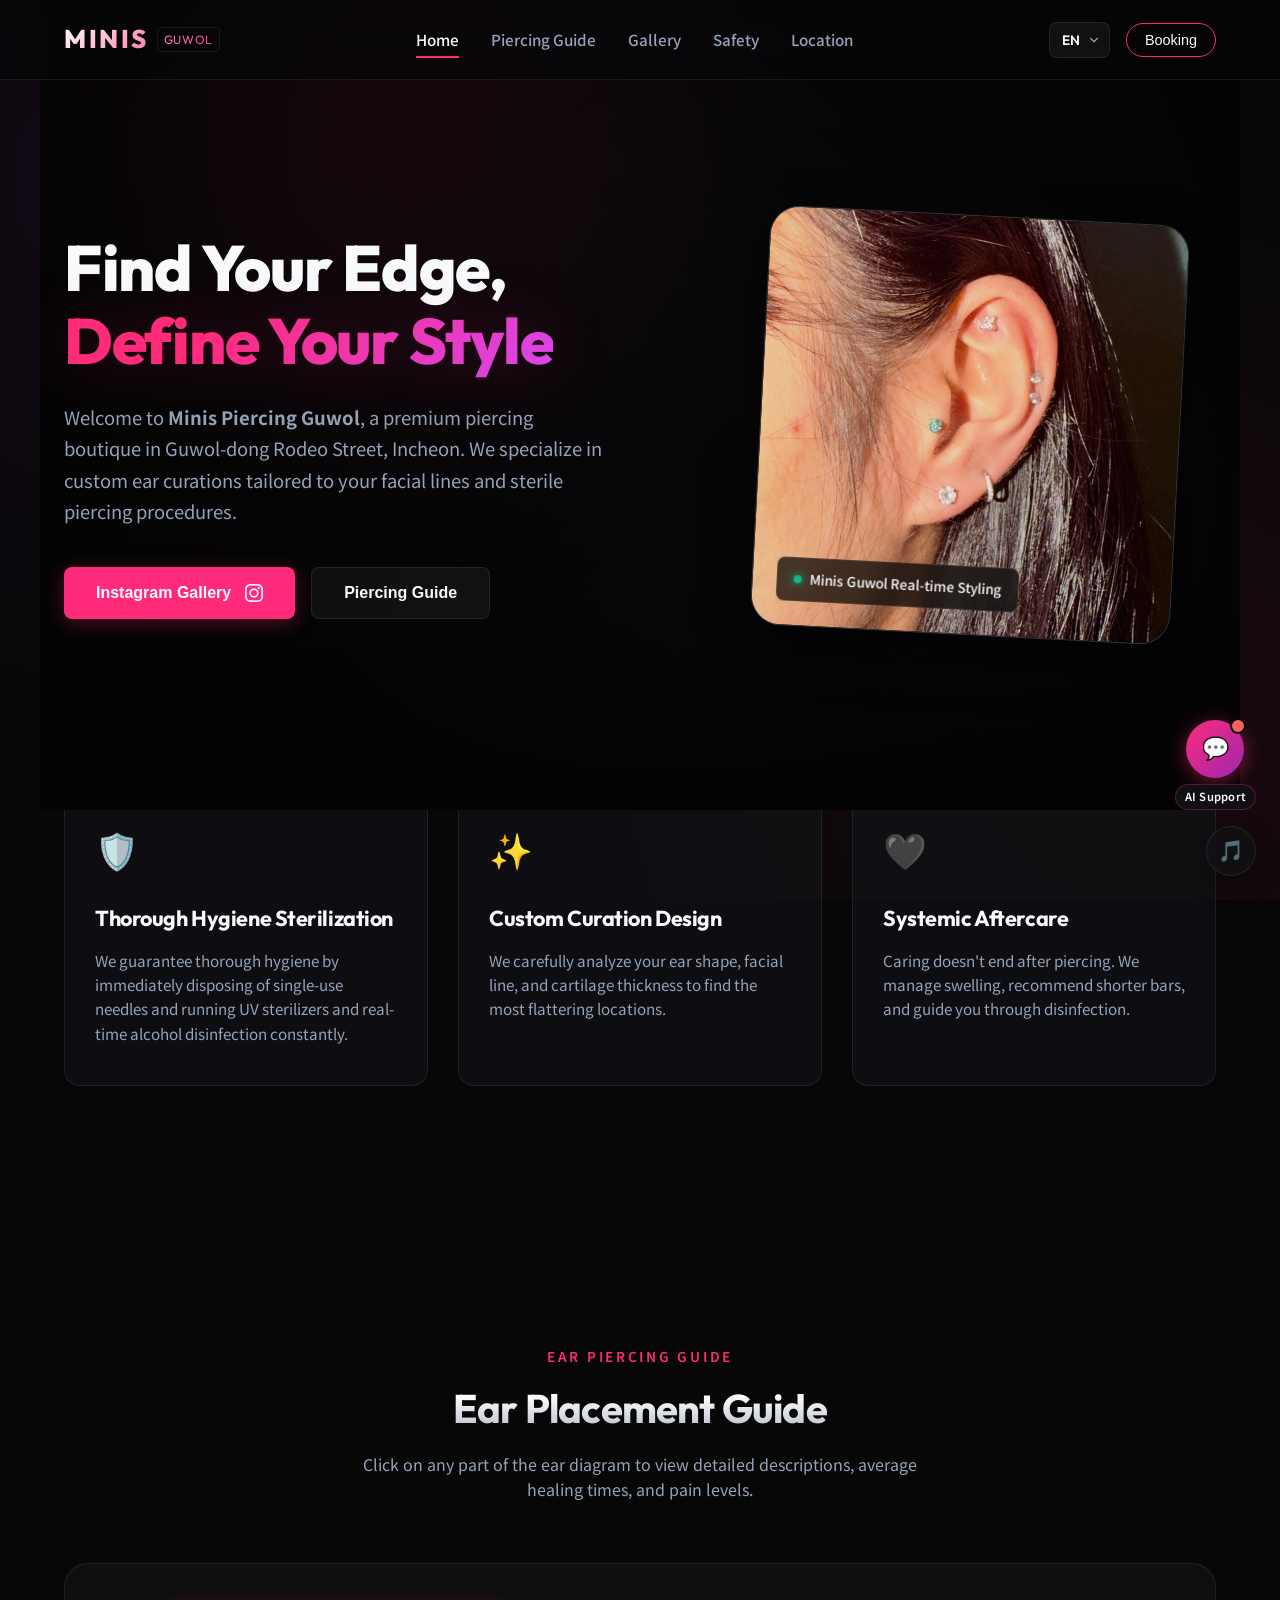
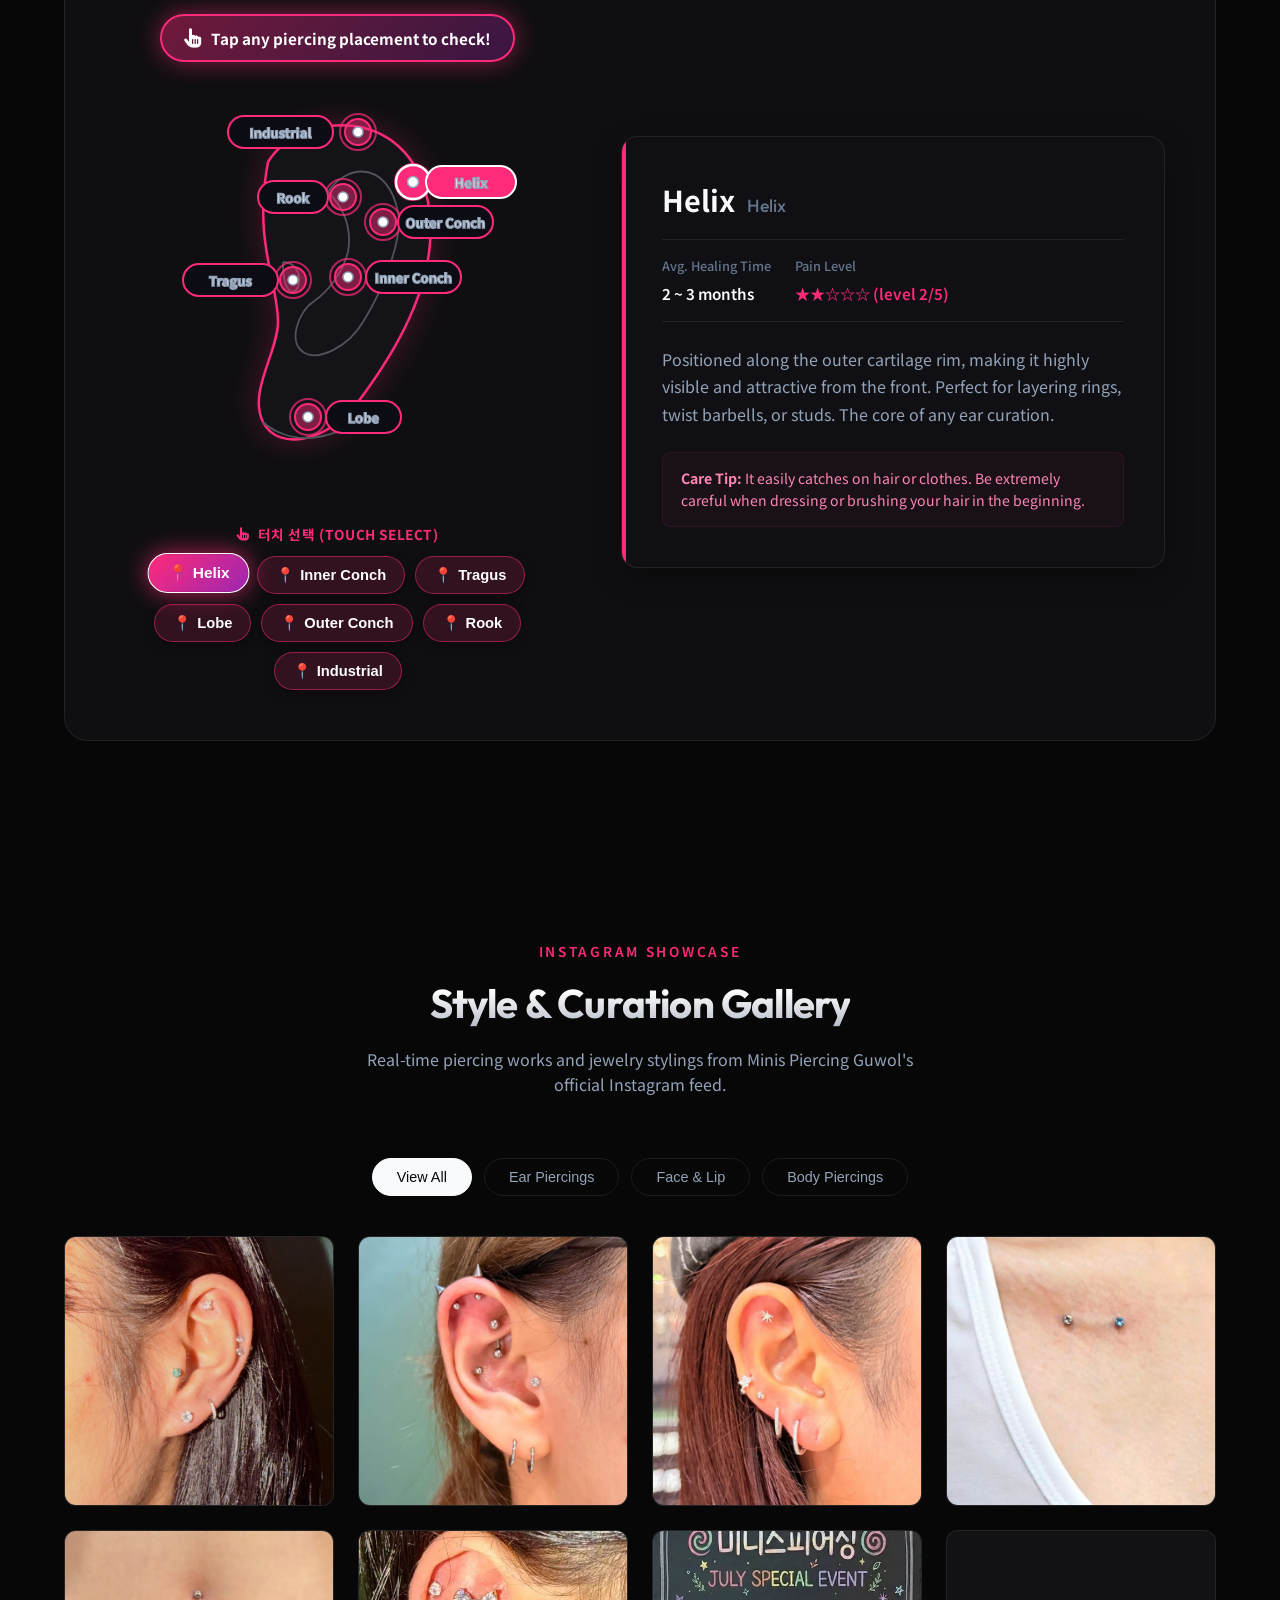
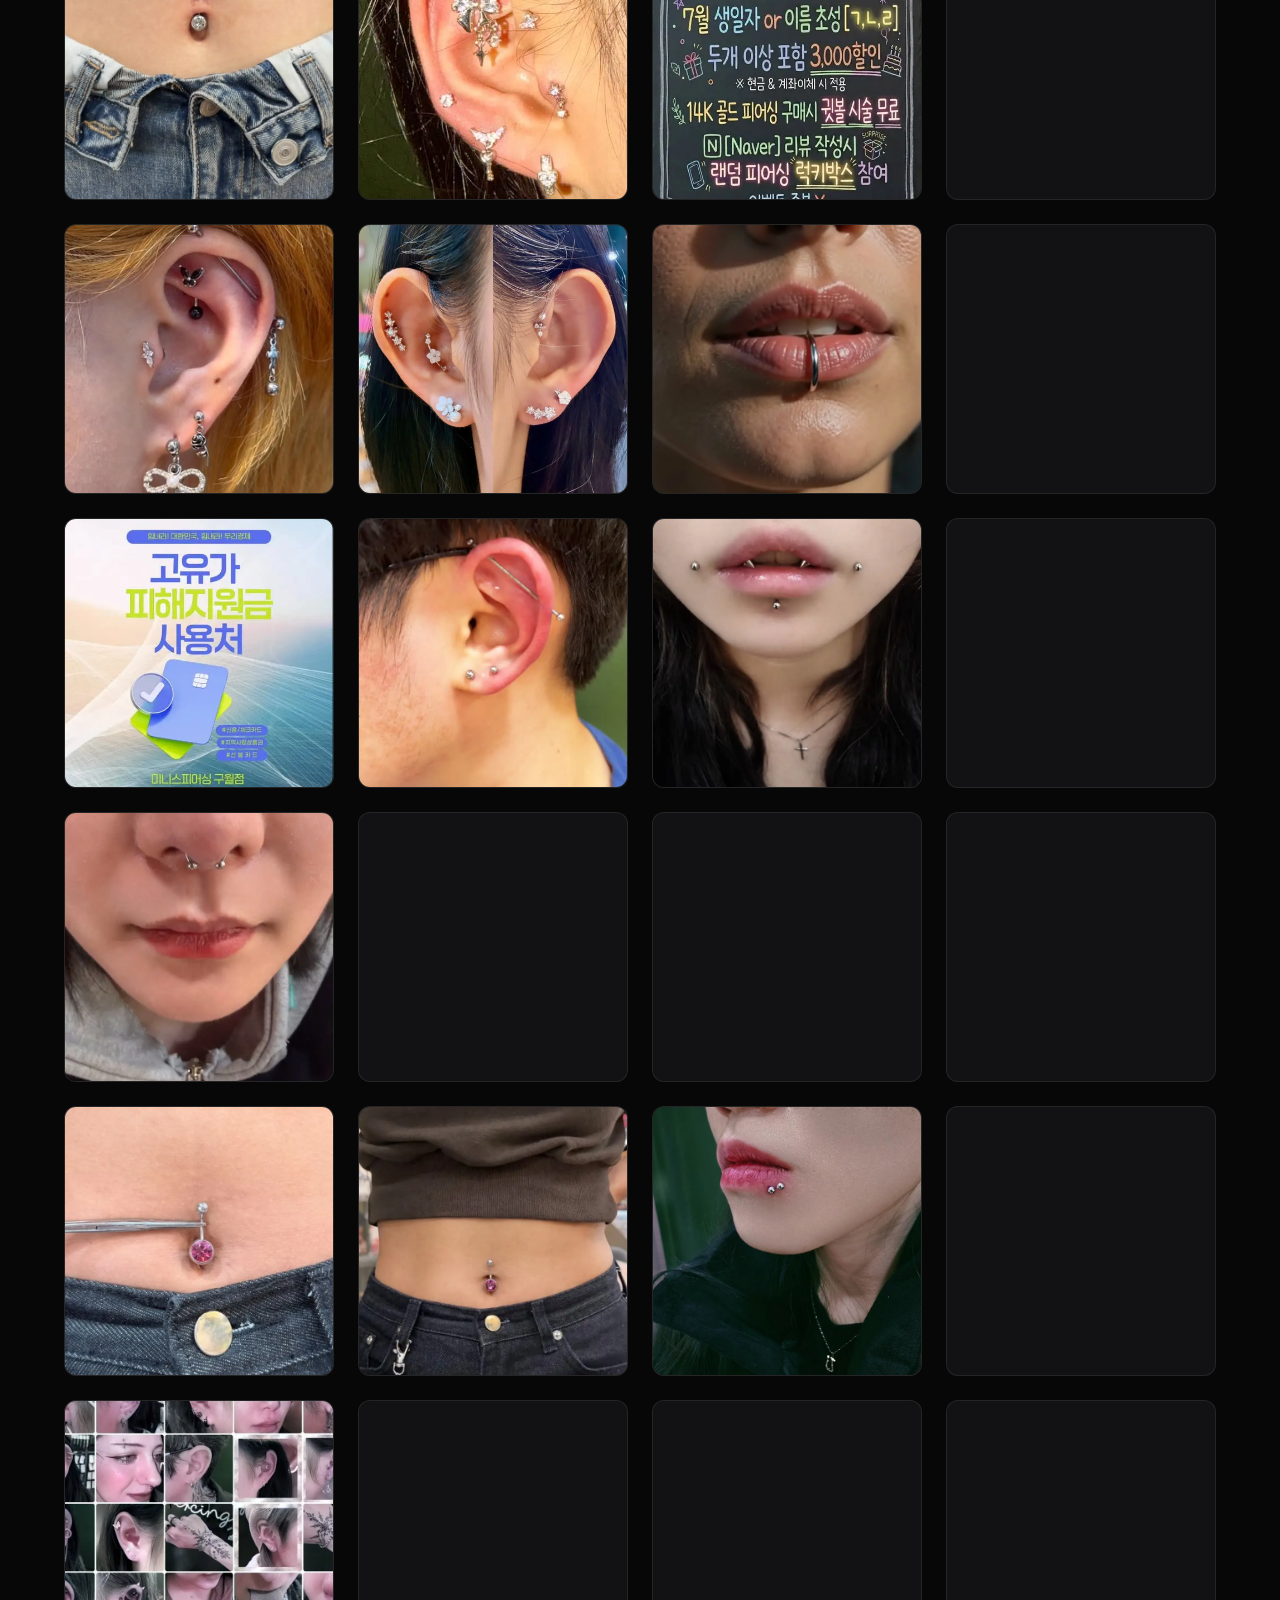
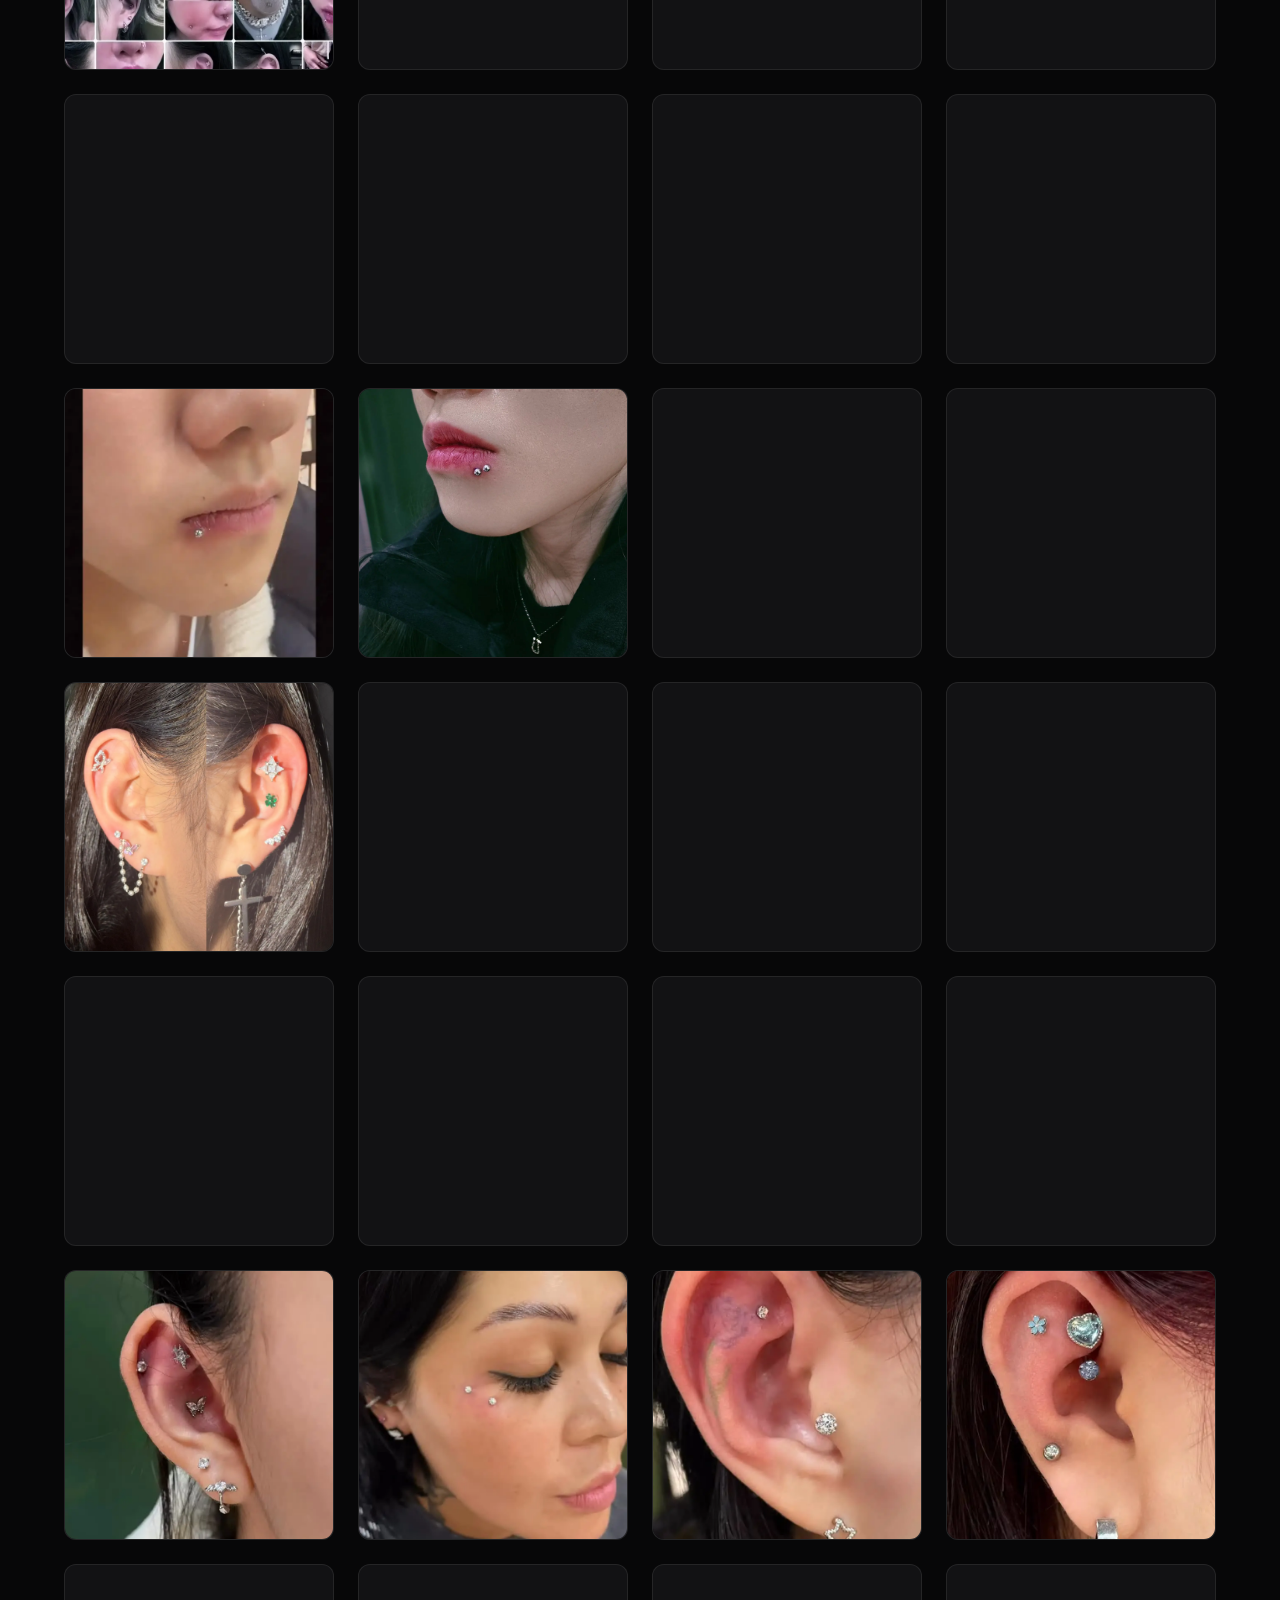
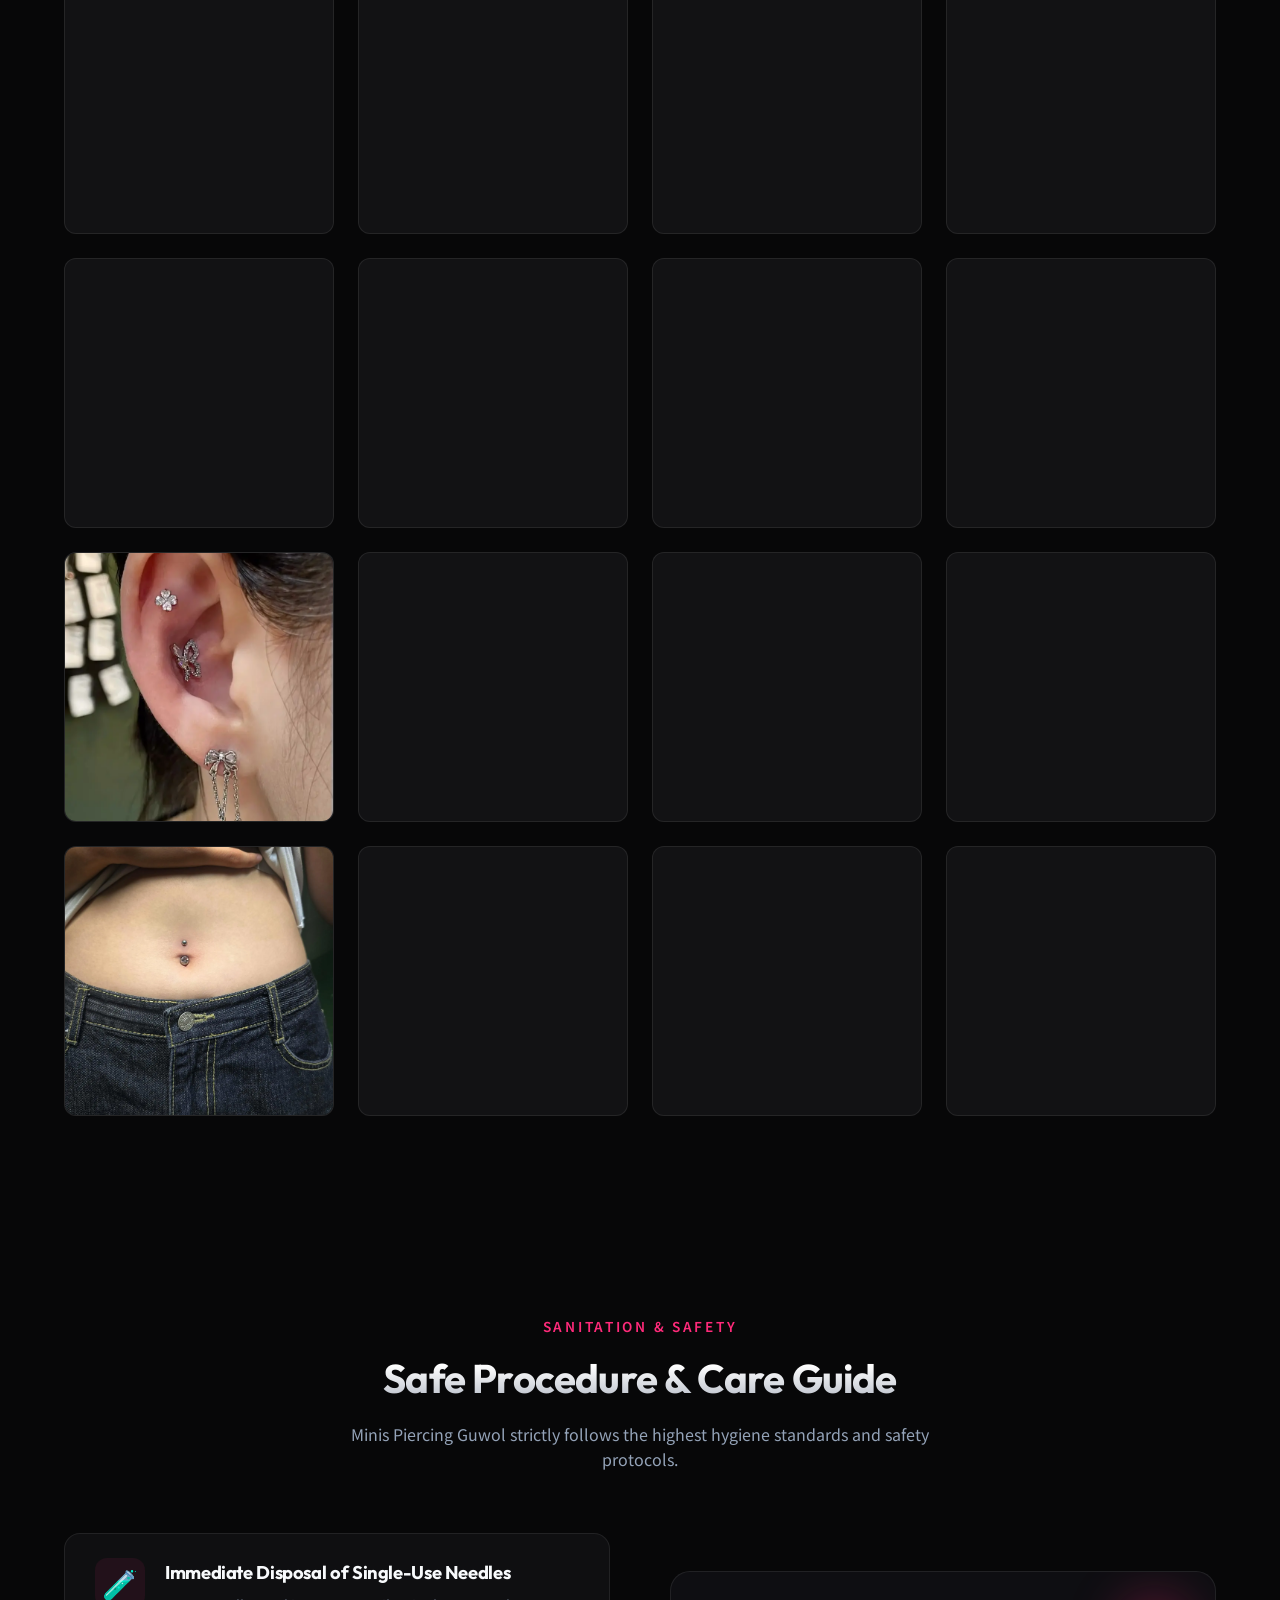
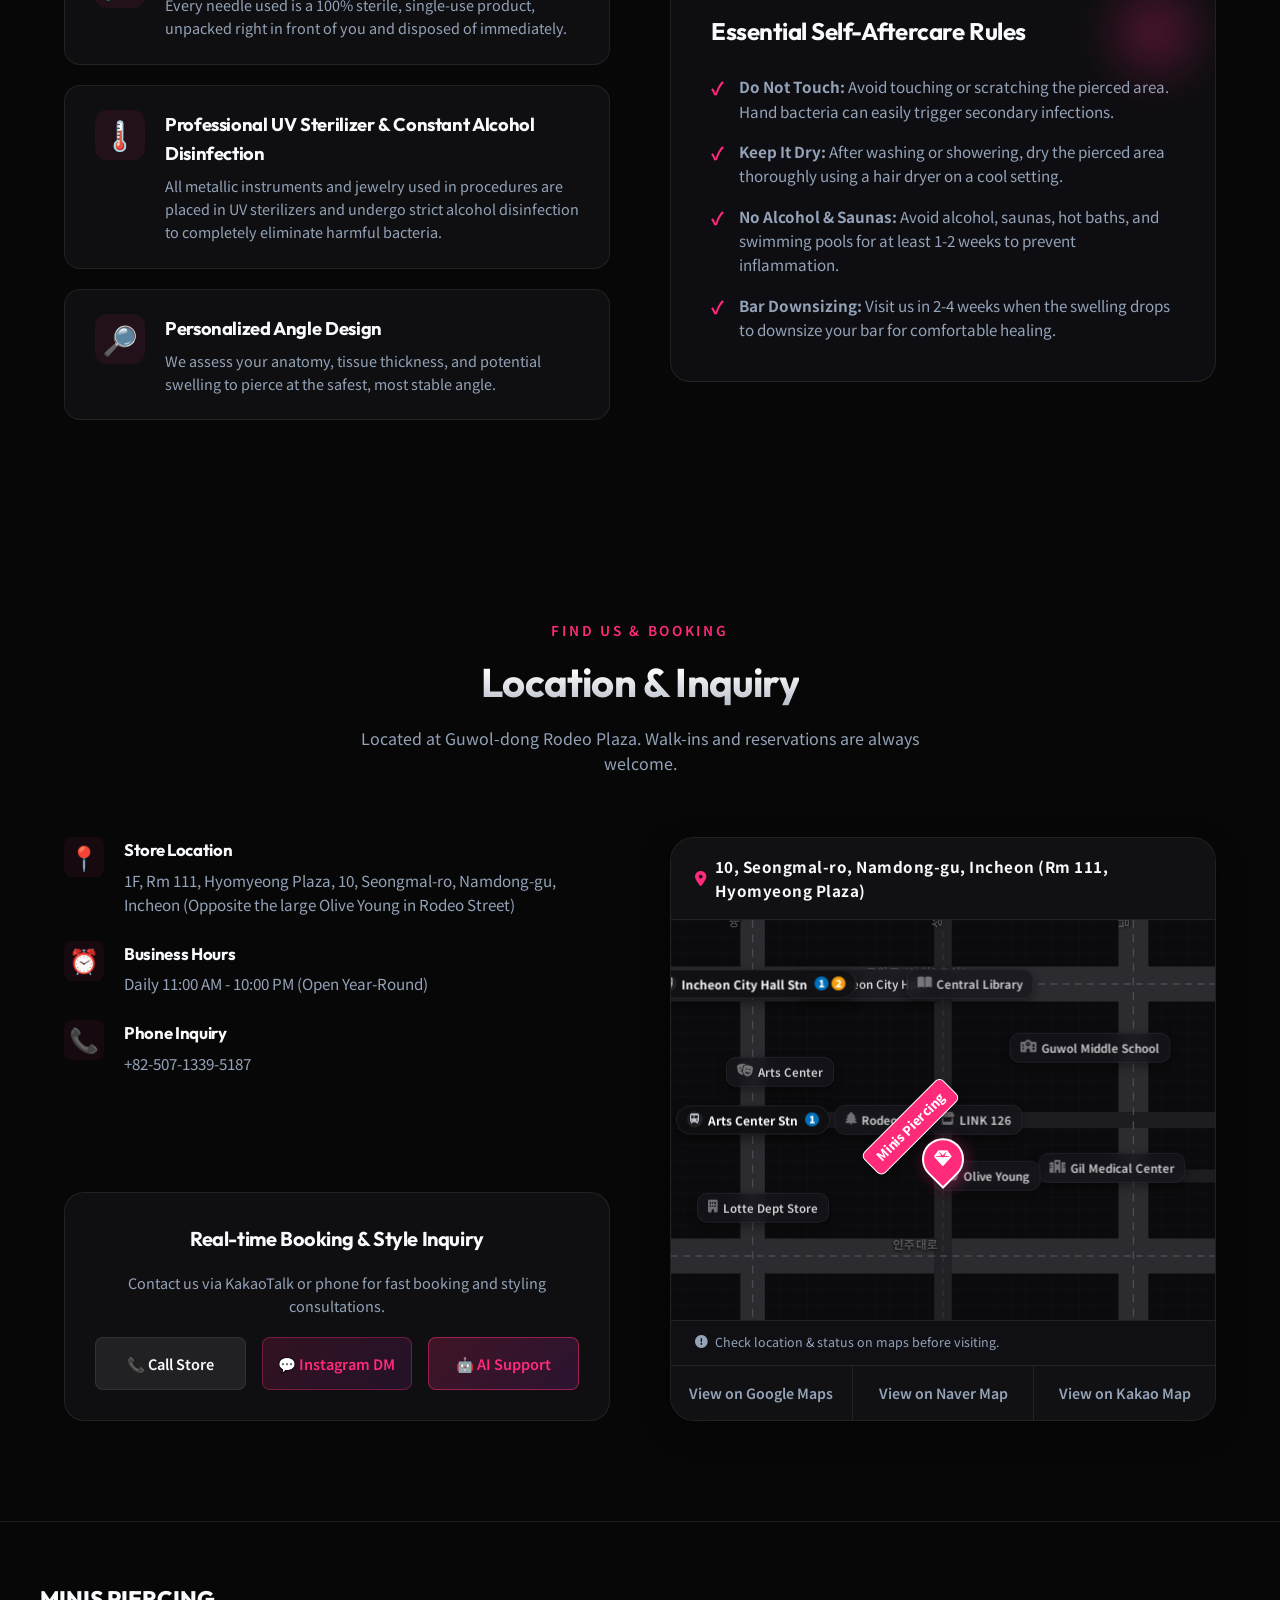
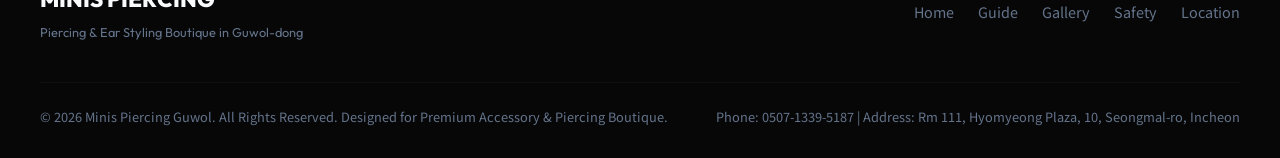
==== index.html @ 32f3a826 "fix: prevent chat window disappearing on input tap by stopping event propagation" ====
<!DOCTYPE html>
<html lang="ko">
<head>
  <meta charset="UTF-8">
  <meta name="viewport" content="width=device-width, initial-scale=1.0">
  <title>미니스 피어싱 구월점 | 인천 구월동 피어싱 & 귀테리어 전문점</title>
  <meta name="description" content="인천 구월동 피어싱 전문점 미니스 피어싱 구월점. 철저한 위생 소독(UV 소독기 및 상시 알코올 소독), 맞춤 귀테리어 디자인, 배꼽·입술·더멀 바디 피어싱 시술 포트폴리오 안내.">
  <meta name="keywords" content="미니스 피어싱, 미니스피어싱, 미니스 피어싱 구월점, 구월동 피어싱, 인천 피어싱, 귀테리어, 귀뚫는곳, 사선피어싱, 이너컨츠, 트라거스, 입술피어싱, 배꼽피어싱, 피어싱전문점, 악세사리숍">
  <meta name="author" content="미니스 피어싱 구월점">
  <link rel="canonical" href="https://minisguwall.shop/">
  
  <!-- Preconnect to Fonts and Preload LCP Image -->
  <link rel="preconnect" href="https://fonts.googleapis.com">
  <link rel="preconnect" href="https://fonts.gstatic.com" crossorigin>
  <link href="https://fonts.googleapis.com/css2?family=Outfit:wght@300;400;500;600;700;800&family=Noto+Sans+KR:wght@300;400;500;700&family=Montserrat:wght@400;500;600;700&display=swap" rel="stylesheet">
  
  <!-- FontAwesome for Icons -->
  <link rel="stylesheet" href="https://cdnjs.cloudflare.com/ajax/libs/font-awesome/6.4.0/css/all.min.css">
  <link rel="preload" href="images/mobile/post_13.webp" as="image" media="(max-width: 768px)">
  <link rel="preload" href="images/post_13.webp" as="image" media="(min-width: 769px)">
  
  <!-- Favicons -->
  <link rel="icon" type="image/png" href="images/favicon.png">
  <link rel="shortcut icon" type="image/png" href="images/favicon.png">

  <!-- Google / Naver / Meta Search & Domain Verification -->
  <meta name="google-site-verification" content="YOUR_GOOGLE_VERIFICATION_CODE" />
  <meta name="naver-site-verification" content="654cbfb017556157a6eae7b5e61bb55433f16418" />
  <meta name="facebook-domain-verification" content="rowsbg283wgoswmbskpe9n1a8mwjzm" />

  <!-- Open Graph / Facebook / Kakao -->
  <meta property="og:type" content="website">
  <meta property="og:title" content="미니스 피어싱 구월점 | 인천 구월동 피어싱 & 귀테리어 전문점">
  <meta property="og:description" content="인천 구월동 피어싱 전문점 미니스 피어싱 구월점. 철저한 위생 소독(UV 소독 및 알코올 소독), 맞춤형 귀테리어 디자인, 배꼽·입술·더멀 바디 피어싱 시술 포트폴리오 안내.">
  <meta property="og:image" content="https://minisguwall.shop/images/post_13.webp">
  <meta property="og:url" content="https://minisguwall.shop/">
  <meta property="og:site_name" content="미니스 피어싱 구월점">

  <!-- Twitter -->
  <meta name="twitter:card" content="summary_large_image">
  <meta name="twitter:title" content="미니스 피어싱 구월점 | 인천 구월동 피어싱 & 귀테리어 전문점">
  <meta name="twitter:description" content="인천 구월동 피어싱 전문점 미니스 피어싱 구월점. 철저한 위생 소독(UV 소독 및 알코올 소독), 맞춤형 귀테리어 디자인, 배꼽·입술·더멀 바디 피어싱 시술 포트폴리오 안내.">
  <meta name="twitter:image" content="https://minisguwall.shop/images/post_13.webp">

  <link rel="stylesheet" href="style.css?v=20260813_2">

  <!-- JSON-LD Structured Data (LocalBusiness) for Search Engines -->
  <script type="application/ld+json">
  {
    "@context": "https://schema.org",
    "@type": "LocalBusiness",
    "name": "미니스 피어싱 구월점",
    "image": "https://minisguwall.shop/images/post_13.webp",
    "@id": "https://minisguwall.shop/#store",
    "url": "https://minisguwall.shop/",
    "telephone": "0507-1339-5187",
    "address": {
      "@type": "PostalAddress",
      "streetAddress": "성말로 10 효명프라자 1층 111호",
      "addressLocality": "남동구",
      "addressRegion": "인천광역시",
      "postalCode": "21581",
      "addressCountry": "KR"
    },
    "geo": {
      "@type": "GeoCoordinates",
      "latitude": 37.444747,
      "longitude": 126.702283
    },
    "openingHoursSpecification": {
      "@type": "OpeningHoursSpecification",
      "dayOfWeek": [
        "Monday",
        "Tuesday",
        "Wednesday",
        "Thursday",
        "Friday",
        "Saturday",
        "Sunday"
      ],
      "opens": "11:00",
      "closes": "22:00"
    },
    "sameAs": [
      "https://www.instagram.com/guwall.minis/"
    ]
  }
  </script>
</head>
<body>

  <!-- Header & Navigation -->
  <header>
    <div class="nav-container">
      <a href="#home" class="logo">MINIS <span>GUWOL</span></a>
      
      <ul class="nav-menu">
        <li><a href="#home" class="nav-link active" data-i18n="nav_home">Home</a></li>
        <li><a href="#ear-guide" class="nav-link" data-i18n="nav_guide">시술 가이드</a></li>
        <li><a href="#gallery" class="nav-link" data-i18n="nav_gallery">갤러리</a></li>
        <li><a href="#safety" class="nav-link" data-i18n="nav_safety">위생 & 안전</a></li>
        <li><a href="#location" class="nav-link" data-i18n="nav_location">매장 안내</a></li>
      </ul>

      <div class="header-right">
        <!-- Language Selector -->
        <div class="lang-select-container">
          <select id="lang-select" class="lang-select">
            <option value="ko">KO</option>
            <option value="en">EN</option>
            <option value="ja">JA</option>
            <option value="ru">RU</option>
            <option value="ar">AR</option>
            <option value="zh">ZH</option>
          </select>
        </div>

        <button class="nav-btn" data-i18n="nav_booking_btn" onclick="document.getElementById('location').scrollIntoView();">예약 / 문의</button>
      </div>
      
      <button class="hamburger" aria-label="Toggle Navigation">
        <span></span>
        <span></span>
        <span></span>
      </button>
    </div>
  </header>

  <!-- Hero Section -->
  <section id="home" class="hero-section">
    <!-- Dynamic background elements -->
    <div class="hero-bg-container">
      <div class="moving-glow-blobs">
        <div class="blob blob1"></div>
        <div class="blob blob2"></div>
        <div class="blob blob3"></div>
      </div>
      <video class="hero-video" autoplay loop muted playsinline>
        <source src="images/hero-bg.mp4" type="video/mp4">
        <source src="https://vjs.zencdn.net/v/oceans.mp4" type="video/mp4">
      </video>
      <div class="hero-overlay"></div>
    </div>

    <div class="hero-grid">
      <div class="hero-content">
        <h1 data-i18n="hero_title">나만의 스타일을 찾다,<br><span class="gradient">Define Your Style</span></h1>
        <p data-i18n="hero_sub">인천 구월동 로데오거리의 피어싱 전문샵, <strong>미니스 피어싱 구월점</strong>입니다. 
           페이스 라인과 귀 모양에 최적화된 맞춤형 귀테리어와 100% 위생 멸균 시술로 당신만의 유니크한 무드를 완성해 드립니다.</p>
        <div class="hero-ctas">
          <button class="btn-primary" onclick="document.getElementById('gallery').scrollIntoView();">
            <span data-i18n="hero_btn_gallery">인스타 갤러리</span>
            <svg style="width: 18px; height: 18px; fill: currentColor; margin-left: 6px;" viewBox="0 0 24 24">
              <path d="M12 2.163c3.204 0 3.584.012 4.85.07 3.252.148 4.771 1.691 4.919 4.919.058 1.265.069 1.645.069 4.849 0 3.205-.012 3.584-.069 4.849-.149 3.225-1.664 4.771-4.919 4.919-1.266.058-1.644.07-4.85.07-3.204 0-3.584-.012-4.849-.07-3.26-.149-4.771-1.699-4.919-4.92-.058-1.265-.07-1.644-.07-4.849 0-3.204.013-3.583.07-4.849.149-3.227 1.664-4.771 4.919-4.919 1.266-.057 1.645-.069 4.849-.069zM12 0C8.741 0 8.333.014 7.053.072 2.695.272.273 2.69.073 7.051.014 8.333 0 8.741 0 12c0 3.259.014 3.668.072 4.948.2 4.358 2.618 6.78 6.98 6.98 1.281.058 1.689.072 4.948.072 3.259 0 3.668-.014 4.948-.072 4.354-.2 6.782-2.618 6.979-6.98.059-1.28.073-1.689.073-4.948 0-3.259-.014-3.667-.072-4.947-.196-4.354-2.617-6.78-6.979-6.98C15.668.014 15.259 0 12 0zm0 5.838a6.162 6.162 0 100 12.324 6.162 6.162 0 000-12.324zM12 16a4 4 0 110-8 4 4 0 010 8zm6.406-11.845a1.44 1.44 0 100 2.881 1.44 1.44 0 000-2.881z"/>
            </svg>
          </button>
          <button class="btn-secondary" data-i18n="hero_btn_guide" onclick="document.getElementById('ear-guide').scrollIntoView();">시술 가이드</button>
        </div>
      </div>
      <div class="hero-visual">
        <div class="visual-glow"></div>
        <div class="visual-image-wrapper">
          <picture id="hero-representative-pic">
            <source id="hero-source-mobile" media="(max-width: 768px)" srcset="images/mobile/sync_DZkMVzZJ-lm.webp">
            <img id="hero-representative-img" src="images/sync_DZkMVzZJ-lm.webp" alt="미니스 피어싱 구월점 대표 귀테리어 셋팅 예시" fetchpriority="high" decoding="async">
          </picture>
          <div class="badge-tag">
            <span class="dot"></span>
            <span class="text" data-i18n="hero_badge">미니스 구월점 실시간 셋팅</span>
          </div>
        </div>
      </div>
    </div>
  </section>

  <!-- Concept Cards Section -->
  <section style="padding-top: 0; padding-bottom: 60px;">
    <div class="concept-grid">
      <div class="concept-card">
        <div class="concept-icon">🛡️</div>
        <h3 data-i18n="concept_title1">철저한 위생 소독</h3>
        <p data-i18n="concept_desc1">1회용 시술 바늘 즉시 폐기 및 전문 UV 자외선 소독기 가동과 상시 정밀 알코올 소독을 통해 위생을 철저하게 보장합니다.</p>
      </div>
      <div class="concept-card">
        <div class="concept-icon">✨</div>
        <h3 data-i18n="concept_title2">개인 맞춤형 디자인</h3>
        <p data-i18n="concept_desc2">개인마다 다른 귀 모양, 페이스 라인, 연골의 두께와 각도를 세심하게 분석하여 가장 돋보이는 위치에 시술해 드립니다.</p>
      </div>
      <div class="concept-card">
        <div class="concept-icon">🖤</div>
        <h3 data-i18n="concept_title3">체계적인 사후 관리</h3>
        <p data-i18n="concept_desc3">시술이 끝이 아닙니다. 붓기 진행 상황에 따른 바길이 교체 케어 및 소독 안내 등 염증 없는 관리를 책임집니다.</p>
      </div>
    </div>
  </section>

  <!-- Interactive Ear Guide Section -->
  <section id="ear-guide">
    <div class="section-header">
      <span class="sub" data-i18n="guide_sub">Ear Piercing Guide</span>
      <h2 data-i18n="guide_title">피어싱 부위별 가이드</h2>
      <p data-i18n="guide_desc">귀 부위의 명칭을 클릭하면 상세 설명, 관리 기간, 그리고 통증 지수를 확인할 수 있습니다.</p>
    </div>

    <div class="ear-map-layout">
      <!-- Ear SVG Diagram Container -->
      <div class="ear-map-wrapper">
        <!-- Floating Interactive Touch Guide Hint Banner -->
        <div class="ear-touch-hint">
          <i class="fa-solid fa-hand-pointer pulse-hand-icon"></i>
          <span data-i18n="guide_touch_hint">원하는 피어싱 부위를 터치해 보세요!</span>
        </div>

        <div class="ear-map-visual">
          <svg class="ear-svg" viewBox="0 0 380 420" xmlns="http://www.w3.org/2000/svg">
            <!-- Stylized Human Ear Vector Path -->
            <path class="ear-bg-path" d="M 120 80 C 150 30, 260 20, 280 120 C 295 200, 240 280, 210 320 C 180 360, 130 370, 115 340 C 100 310, 130 270, 130 240 C 130 200, 105 160, 120 80" />
            <path class="ear-detail-path" d="M 180 110 C 200 80, 240 80, 250 130 C 255 150, 240 200, 215 240 C 200 265, 170 280, 155 270 C 140 260, 150 230, 165 220 C 180 210, 195 190, 200 170 C 205 140, 190 120, 180 110" />
            <path class="ear-detail-path" d="M 135 180 C 145 180, 155 190, 150 205 C 145 215, 135 210, 135 180" />
            <path class="ear-detail-path" d="M 210 320 C 215 325, 205 350, 170 355 C 140 360, 120 345, 115 340" />

            <!-- Interactive Piercing Points with Visual Labels -->
            <!-- Industrial -->
            <g class="piercing-point" data-piercing="industrial">
              <circle class="outer-pulse" cx="210" cy="50" r="18" />
              <circle class="outer" cx="210" cy="50" r="13" />
              <circle class="inner" cx="210" cy="50" r="5" />
              <rect class="label-bg" x="80" y="34" width="105" height="32" rx="16" />
              <text class="label-text" x="132.5" y="50" text-anchor="middle" dominant-baseline="central" data-i18n="p_name_industrial">사선피어싱</text>
            </g>

            <!-- Helix -->
            <g class="piercing-point active" data-piercing="helix">
              <circle class="outer-pulse" cx="265" cy="100" r="18" />
              <circle class="outer" cx="265" cy="100" r="13" />
              <circle class="inner" cx="265" cy="100" r="5" />
              <rect class="label-bg" x="278" y="84" width="90" height="32" rx="16" />
              <text class="label-text" x="323" y="100" text-anchor="middle" dominant-baseline="central" data-i18n="p_name_helix">귓바퀴</text>
            </g>

            <!-- Rook -->
            <g class="piercing-point" data-piercing="rook">
              <circle class="outer-pulse" cx="195" cy="115" r="18" />
              <circle class="outer" cx="195" cy="115" r="13" />
              <circle class="inner" cx="195" cy="115" r="5" />
              <rect class="label-bg" x="110" y="99" width="70" height="32" rx="16" />
              <text class="label-text" x="145" y="115" text-anchor="middle" dominant-baseline="central" data-i18n="p_name_rook">룩</text>
            </g>

            <!-- Outconch -->
            <g class="piercing-point" data-piercing="outconch">
              <circle class="outer-pulse" cx="235" cy="140" r="18" />
              <circle class="outer" cx="235" cy="140" r="13" />
              <circle class="inner" cx="235" cy="140" r="5" />
              <rect class="label-bg" x="250" y="124" width="95" height="32" rx="16" />
              <text class="label-text" x="297.5" y="140" text-anchor="middle" dominant-baseline="central" data-i18n="p_name_outconch">아웃컨츠</text>
            </g>

            <!-- Conch -->
            <g class="piercing-point" data-piercing="conch">
              <circle class="outer-pulse" cx="200" cy="195" r="18" />
              <circle class="outer" cx="200" cy="195" r="13" />
              <circle class="inner" cx="200" cy="195" r="5" />
              <rect class="label-bg" x="218" y="179" width="95" height="32" rx="16" />
              <text class="label-text" x="265.5" y="195" text-anchor="middle" dominant-baseline="central" data-i18n="p_name_conch">이너컨츠</text>
            </g>

            <!-- Tragus -->
            <g class="piercing-point" data-piercing="tragus">
              <circle class="outer-pulse" cx="145" cy="198" r="18" />
              <circle class="outer" cx="145" cy="198" r="13" />
              <circle class="inner" cx="145" cy="198" r="5" />
              <rect class="label-bg" x="35" y="182" width="95" height="32" rx="16" />
              <text class="label-text" x="82.5" y="198" text-anchor="middle" dominant-baseline="central" data-i18n="p_name_tragus">트라거스</text>
            </g>

            <!-- Lobe -->
            <g class="piercing-point" data-piercing="lobe">
              <circle class="outer-pulse" cx="160" cy="335" r="18" />
              <circle class="outer" cx="160" cy="335" r="13" />
              <circle class="inner" cx="160" cy="335" r="5" />
              <rect class="label-bg" x="178" y="319" width="75" height="32" rx="16" />
              <text class="label-text" x="215.5" y="335" text-anchor="middle" dominant-baseline="central" data-i18n="p_name_lobe">귓볼</text>
            </g>
          </svg>
        </div>

        <!-- Quick Select Header & Buttons Bar -->
        <div class="ear-quick-select-header">
          <i class="fa-solid fa-hand-pointer"></i>
          <span>터치 선택 (Touch Select)</span>
        </div>
        <div class="ear-quick-select">
          <button class="ear-select-chip active" data-piercing="helix">📍 <span data-i18n="p_name_helix">귓바퀴</span></button>
          <button class="ear-select-chip" data-piercing="conch">📍 <span data-i18n="p_name_conch">이너컨츠</span></button>
          <button class="ear-select-chip" data-piercing="tragus">📍 <span data-i18n="p_name_tragus">트라거스</span></button>
          <button class="ear-select-chip" data-piercing="lobe">📍 <span data-i18n="p_name_lobe">귓볼</span></button>
          <button class="ear-select-chip" data-piercing="outconch">📍 <span data-i18n="p_name_outconch">아웃컨츠</span></button>
          <button class="ear-select-chip" data-piercing="rook">📍 <span data-i18n="p_name_rook">룩</span></button>
          <button class="ear-select-chip" data-piercing="industrial">📍 <span data-i18n="p_name_industrial">사선피어싱</span></button>
        </div>
      </div>

      <!-- Information Panel -->
      <div class="ear-info-panel">
        <div class="ear-info-card">
          <div class="ear-info-header">
            <div class="ear-info-names">
              <span class="ear-info-kr">귓바퀴</span>
              <span class="ear-info-en">Helix</span>
            </div>
            
            <div class="ear-stats">
              <div class="stat-item">
                <span class="stat-label" data-i18n="stat_healing_label">평균 관리 기간</span>
                <span class="stat-val" id="stat-healing">2 ~ 3개월</span>
              </div>
              <div class="stat-item">
                <span class="stat-label" data-i18n="stat_pain_label">통증 지수</span>
                <span class="stat-val pain-stars" id="stat-pain">★★☆☆☆</span>
              </div>
            </div>
          </div>

          <p class="ear-info-desc">
            귀 외곽 라인을 따라 연출하여 정면에서도 가장 눈에 잘 띄는 매력적인 부위입니다. 링 피어싱이나 트위스터, 큐빅 바벨 등 다채로운 주얼리 레이어드가 가능해 귀테리어의 핵심이 됩니다.
          </p>

          <div class="ear-info-tip">
            <strong>Care Tip:</strong> <span id="ear-tip-text">머리카락이나 옷을 입고 벗을 때 걸리기 쉬우니 시술 초기에는 특히 주의해 주셔야 합니다.</span>
          </div>
        </div>
      </div>
    </div>
  </section>

  <!-- Gallery Section -->
  <section id="gallery">
    <div class="section-header">
      <span class="sub" data-i18n="gallery_sub">Instagram Showcase</span>
      <h2 data-i18n="gallery_title">시술 & 악세사리 갤러리</h2>
      <p data-i18n="gallery_desc">미니스 피어싱 구월점의 공식 인스타그램 실시간 시술 예시와 코디 셋팅 사진입니다.</p>
    </div>

    <div class="gallery-filters">
      <button class="filter-btn active" data-filter="all" data-i18n="filter_all">전체보기</button>
      <button class="filter-btn" data-filter="ear" data-i18n="filter_ear">귀 피어싱</button>
      <button class="filter-btn" data-filter="face" data-i18n="filter_face">페이스 & 립</button>
      <button class="filter-btn" data-filter="body" data-i18n="filter_body">바디 피어싱</button>
    </div>

    <div class="gallery-swiper-container">
      <div id="gallery-grid" class="gallery-grid">
        <!-- Grid items generated dynamically in app.js -->
      </div>
      <div class="gallery-swiper-nav">
        <button class="gallery-swiper-arrow" id="swiper-prev" aria-label="Previous">
          <svg width="18" height="18" fill="none" stroke="currentColor" stroke-width="2.5" stroke-linecap="round" stroke-linejoin="round" viewBox="0 0 24 24"><polyline points="15 18 9 12 15 6"/></svg>
        </button>
        <span class="gallery-swiper-counter" id="swiper-counter">
          <span class="current">1</span>&nbsp;/&nbsp;<span id="swiper-total">1</span>
        </span>
        <button class="gallery-swiper-arrow" id="swiper-next" aria-label="Next">
          <svg width="18" height="18" fill="none" stroke="currentColor" stroke-width="2.5" stroke-linecap="round" stroke-linejoin="round" viewBox="0 0 24 24"><polyline points="9 6 15 12 9 18"/></svg>
        </button>
      </div>
      <div class="gallery-swiper-dots" id="swiper-dots"></div>
    </div>
  </section>

  <!-- Safety & Care Guide Section -->
  <section id="safety">
    <div class="section-header">
      <span class="sub" data-i18n="safety_sub">Sanitation & Safety</span>
      <h2 data-i18n="safety_title">안전한 시술 & 케어 가이드</h2>
      <p data-i18n="safety_desc">미니스 피어싱 구월점은 최고의 위생 기준과 철저한 안전 수칙을 완벽하게 준수합니다.</p>
    </div>

    <div class="safety-layout">
      <div class="safety-cards">
        <div class="safety-card">
          <div class="safety-card-icon">🧪</div>
          <div class="safety-card-content">
            <h3 data-i18n="safety_card_title1">1회용 시술 바늘 및 일체 도구 즉시 폐기</h3>
            <p data-i18n="safety_card_desc1">시술에 사용되는 모든 바늘은 100% 멸균 일회용 제품이며, 개봉 과정을 직접 보여드리고 사용 후 즉시 의료용 폐기물로 분리 파기합니다.</p>
          </div>
        </div>
        <div class="safety-card">
          <div class="safety-card-icon">🌡️</div>
          <div class="safety-card-content">
            <h3 data-i18n="safety_card_title2">전문 UV 자외선 소독기 및 상시 알코올 소독</h3>
            <p data-i18n="safety_card_desc2">시술에 사용하는 모든 금속 도구와 주얼리는 UV 자외선 소독기 배치 및 상시 정밀 알코올 소독을 통해 유해 세균을 100% 차단합니다.</p>
          </div>
        </div>
        <div class="safety-card">
          <div class="safety-card-icon">🔎</div>
          <div class="safety-card-content">
            <h3 data-i18n="safety_card_title3">개인 맞춤형 디자인 설계</h3>
            <p data-i18n="safety_card_desc3">페이스 라인, 연골 구조, 피부 조직 두께를 파악하고 붓기 예측 범위까지 고려하여 통증은 낮추고 안정적인 각도로 시술을 진행합니다.</p>
          </div>
        </div>
      </div>

      <div class="safety-guide-panel">
        <h3 data-i18n="safety_guide_title">시술 후 필수 자가 관리 수칙</h3>
        <ul class="care-list">
          <li data-i18n="care_item1"><strong>시술 부위 터치 금지:</strong> 상처가 아물기 전까지는 손으로 만지거나 자극하지 마세요. 손의 세균이 2차 감염을 유발할 수 있습니다.</li>
          <li data-i18n="care_item2"><strong>물기 완벽 건조:</strong> 세안이나 샤워 후 시술 부위를 찬바람(드라이어)으로 보송하게 말려 주어야 덧나지 않습니다.</li>
          <li data-i18n="care_item3"><strong>음주 및 사우나 자제:</strong> 시술 후 최소 1~2주일 동안은 혈관을 확장해 염증을 유발하는 음주, 사우나, 찜질방, 수영장 방문을 피하세요.</li>
          <li data-i18n="care_item4"><strong>바 길이 교체:</strong> 시술 약 2~4주 후 붓기가 빠지는 시점에 매장을 방문하여 내 귀에 맞는 바 길이(짧은 바)로 무상 체크 및 교체를 권장합니다.</li>
        </ul>
      </div>
    </div>
  </section>

  <!-- Location & Booking Section -->
  <section id="location">
    <div class="section-header">
      <span class="sub" data-i18n="location_sub">Find Us & Booking</span>
      <h2 data-i18n="location_title">매장 안내 & 실시간 문의</h2>
      <p data-i18n="location_desc">구월동 로데오거리 광장에 위치해 있으며 언제든 편하게 방문 및 예약 상담이 가능합니다.</p>
    </div>

    <div class="store-grid">
      <!-- Store Info -->
      <div class="store-info">
        <div class="info-cards">
          <div class="info-row">
            <div class="info-icon">📍</div>
            <div class="info-content">
              <h3 data-i18n="loc_title1">매장 위치</h3>
              <p data-i18n="loc_desc1">인천 남동구 성말로 10 효명프라자 1층 111호 (구월동 로데오거리 / 큰 올리브영 맞은편)</p>
            </div>
          </div>
          <div class="info-row">
            <div class="info-icon">⏰</div>
            <div class="info-content">
              <h3 data-i18n="loc_title2">영업 시간</h3>
              <p data-i18n="loc_desc2">매일 11:00 ~ 22:00 (연중무휴)</p>
            </div>
          </div>
          <div class="info-row">
            <div class="info-icon">📞</div>
            <div class="info-content">
              <h3 data-i18n="loc_title3">전화 문의</h3>
              <p data-i18n="loc_desc3">0507-1339-5187</p>
            </div>
          </div>
        </div>

        <div class="booking-panel">
          <h3 data-i18n="booking_title">실시간 예약 및 스타일 문의</h3>
          <p data-i18n="booking_desc" style="color: var(--text-sub); text-align: center; font-size: 0.9rem; margin-bottom: 20px;">
            AI 매니저가 24시간 바로 답변해드려요. 예약·가격·위치 무엇이든 물어보세요!
          </p>
          <div class="booking-buttons" style="grid-template-columns: 1fr 1fr 1fr;">
            <a href="tel:0507-1339-5187" class="btn-booking phone" data-i18n="btn_call">📞 전화 바로 걸기</a>
            <a href="javascript:void(0)" class="btn-booking instagram-dm" onclick="handleInstaDMClick()" data-i18n="btn_dm">💬 인스타 DM</a>
            <a href="javascript:void(0)" class="btn-booking instagram-dm" onclick="window.openAIChat && window.openAIChat()" style="background: linear-gradient(135deg, rgba(255,42,122,0.2), rgba(156,39,176,0.2)); border-color: rgba(255,42,122,0.5);" data-i18n="btn_ai_chat">🤖 AI 문의</a>
          </div>
        </div>
      </div>

      <!-- Vector Map Panel -->
      <div class="mock-map-box">
        <div class="mock-map-header">
          <i class="fa-solid fa-location-dot" style="color: #ff2a7a; margin-right: 8px;"></i>
          <span data-i18n="map_header_title">인천 남동구 성말로 10 (효명프라자 1층 111호)</span>
        </div>
        <div class="mock-map-visual">
          <!-- SVG Vector Map Layer (800x500 Coordinate System) -->
          <svg class="map-vector-svg" viewBox="0 0 800 500" preserveAspectRatio="none" xmlns="http://www.w3.org/2000/svg">
            <defs>
              <pattern id="grid" width="20" height="20" patternUnits="userSpaceOnUse">
                <path d="M 20 0 L 0 0 0 20" fill="none" stroke="rgba(255,255,255,0.03)" stroke-width="1" />
              </pattern>
              <!-- Neon Glow Filters -->
              <filter id="glow-accent" x="-20%" y="-20%" width="140%" height="140%">
                <feGaussianBlur stdDeviation="3" result="blur" />
                <feComposite in="SourceGraphic" in2="blur" operator="over" />
              </filter>
              <filter id="glow-blue" x="-20%" y="-20%" width="140%" height="140%">
                <feGaussianBlur stdDeviation="3" result="blur" />
                <feComposite in="SourceGraphic" in2="blur" operator="over" />
              </filter>
            </defs>
            <rect width="100%" height="100%" fill="url(#grid)" />
            
            <!-- Main Roads (Broad Gray Paths) -->
            <!-- 구월로 (Guwol-ro) -->
            <path d="M 0 80 L 800 80" stroke="#2c2c30" stroke-width="44" stroke-linecap="square" fill="none" />
            <!-- 인주대로 (Inju-daero) -->
            <path d="M 0 420 L 800 420" stroke="#2c2c30" stroke-width="44" stroke-linecap="square" fill="none" />
            
            <!-- 예술로 (Yesul-ro) -->
            <path d="M 120 0 L 120 500" stroke="#2c2c30" stroke-width="36" stroke-linecap="square" fill="none" />
            <!-- 성말로 (Seongmal-ro) -->
            <path d="M 400 0 L 400 500" stroke="#222226" stroke-width="26" stroke-linecap="square" fill="none" />
            <!-- 남동대로 (Namdong-daero) -->
            <path d="M 680 0 L 680 500" stroke="#2c2c30" stroke-width="44" stroke-linecap="square" fill="none" />
            
            <!-- Sub Roads & Connecting Alleys -->
            <!-- 인하로 (Inha-ro) -->
            <path d="M 120 250 L 800 250" stroke="#1d1d21" stroke-width="20" stroke-linecap="square" fill="none" />
            <!-- 로데오 광장/올리브영 골목 -->
            <path d="M 400 320 L 800 320" stroke="#1d1d21" stroke-width="16" stroke-linecap="square" fill="none" />
            
            <!-- Inner Road Markings (Subtle dashed center lines) -->
            <path d="M 0 80 L 800 80" stroke="#4a4a52" stroke-dasharray="10, 8" stroke-width="2" fill="none" />
            <path d="M 0 420 L 800 420" stroke="#4a4a52" stroke-dasharray="10, 8" stroke-width="2" fill="none" />
            <path d="M 120 0 L 120 500" stroke="#4a4a52" stroke-dasharray="10, 8" stroke-width="2" fill="none" />
            <path d="M 680 0 L 680 500" stroke="#4a4a52" stroke-dasharray="10, 8" stroke-width="2" fill="none" />
            <path d="M 400 0 L 400 500" stroke="#3a3a42" stroke-dasharray="8, 6" stroke-width="1" fill="none" />
            
            <!-- Subway Lines Overlay (Glow Neon) -->
            <!-- Incheon Subway Line 1 (Blue) - under 예술로 -->
            <path d="M 120 0 L 120 500" stroke="#0072bc" stroke-width="4" fill="none" filter="url(#glow-blue)" />
            <!-- Incheon Subway Line 2 (Orange) - under 구월로 -->
            <path d="M 0 80 L 800 80" stroke="#f59e0b" stroke-width="4" fill="none" filter="url(#glow-accent)" />
          </svg>
          
          <!-- Road Name Labels -->
          <div class="map-road-label label-guwol-ro" style="top: 13%; left: 45%;">구월로 (인천2호선)</div>
          <div class="map-road-label label-inju-daero" style="top: 81%; left: 45%;">인주대로</div>
          <div class="map-road-label label-yesul-ro" style="top: 2%; left: 10%; transform: rotate(-90deg); transform-origin: left top;">예술로 (인천1호선)</div>
          <div class="map-road-label label-seongmal-ro" style="top: 2%; left: 47%; transform: rotate(-90deg); transform-origin: left top;">성말로</div>
          <div class="map-road-label label-namdong-daero" style="top: 2%; left: 81.5%; transform: rotate(-90deg); transform-origin: left top;">남동대로</div>
          
          <!-- Subway Stations -->
          <div class="landmark-station city-hall" style="left: 15%; top: 16%;">
            <div class="station-icon-wrap"><i class="fa-solid fa-subway"></i></div>
            <span data-i18n="st_city_hall">인천시청역</span>
            <div class="station-lines">
              <span class="line-badge ln-1">1</span>
              <span class="line-badge ln-2">2</span>
            </div>
          </div>
          <div class="landmark-station arts-center" style="left: 15%; top: 50%;">
            <div class="station-icon-wrap"><i class="fa-solid fa-subway"></i></div>
            <span data-i18n="st_arts_center">예술회관역</span>
            <div class="station-lines">
              <span class="line-badge ln-1">1</span>
            </div>
          </div>
          
          <!-- Major Landmarks & POI Cards -->
          <div class="landmark-poi lotte-dept" style="left: 17%; top: 72%;">
            <i class="fa-solid fa-building"></i> <span data-i18n="poi_lotte">롯데백화점</span>
          </div>
          
          <div class="landmark-poi arts-hall" style="left: 20%; top: 38%;">
            <i class="fa-solid fa-masks-theater"></i> <span data-i18n="poi_arts_hall">예술회관</span>
          </div>
          
          <div class="landmark-poi city-hall-building" style="left: 36%; top: 16%;">
            <i class="fa-solid fa-building-shield"></i> <span data-i18n="poi_city_hall">인천광역시청</span>
          </div>
          
          <div class="landmark-poi central-library" style="left: 55%; top: 16%;">
            <i class="fa-solid fa-book-open"></i> <span data-i18n="poi_library">중앙도서관</span>
          </div>
          
          <div class="landmark-poi gil-hospital" style="left: 81%; top: 62%;">
            <i class="fa-solid fa-hospital"></i> <span data-i18n="poi_hospital">가천대 길병원</span>
          </div>
          
          <div class="landmark-poi rodeo-square" style="left: 40%; top: 50%;">
            <i class="fa-solid fa-tree"></i> <span data-i18n="poi_rodeo">로데오광장</span>
          </div>
          
          <div class="landmark-poi link-126" style="left: 56%; top: 50%;">
            <i class="fa-solid fa-store"></i> <span data-i18n="poi_link126">링크126</span>
          </div>
          
          <div class="landmark-poi olive-young-poi" style="left: 58%; top: 64%;">
            <i class="fa-solid fa-basket-shopping"></i> <span data-i18n="poi_oliveyoung">올리브영</span>
          </div>
          
          <div class="landmark-poi guwol-middle" style="left: 77%; top: 32%;">
            <i class="fa-solid fa-school"></i> <span data-i18n="poi_school">구월중학교</span>
          </div>
          
          <!-- Destination Pin for Minis Piercing (Hyomyeong Plaza) -->
          <div class="pin-wrapper" style="left: 50%; top: 64%;">
            <div class="pulse-ring"></div>
            <div class="map-pin">
              <i class="fa-solid fa-gem"></i>
              <div class="pin-tooltip" data-i18n="map_marker_text">미니스 피어싱</div>
            </div>
          </div>
        </div>
        
        <div class="mock-map-footer">
          <p><i class="fa-solid fa-circle-exclamation"></i> <span data-i18n="map_footer_warning">매장 방문 전 네이버 지도로 현재 혼잡도를 확인하실 수 있습니다.</span></p>
        </div>
        
        <div class="map-actions">
          <a href="https://www.google.com/maps/search/?api=1&query=%EB%AF%B8%EB%8B%88%EC%8A%A4+%ED%94%BC%EC%96%B4%EC%8B%B1+%EA%B5%AC%EC%9B%94%EC%A0%90" target="_blank" rel="noopener noreferrer" data-i18n="map_google">Google 지도에서 보기</a>
          <a href="https://map.naver.com/v5/search/%EB%AF%B8%EB%8B%88%EC%8A%A4%20%ED%94%BC%EC%96%B4%EC%8B%B1%20%EA%B5%AC%EC%9B%94%EC%A0%90" target="_blank" rel="noopener noreferrer" data-i18n="map_naver">네이버 지도에서 보기</a>
          <a href="https://map.kakao.com/?q=%EB%AF%B8%EB%8B%88%EC%8A%A4%20%ED%94%BC%EC%96%B4%EC%8B%B1%20%EA%B5%AC%EC%9B%94%EC%A0%90" target="_blank" rel="noopener noreferrer" data-i18n="map_kakao">카카오 맵에서 보기</a>
        </div>
      </div>
    </div>
  </section>

  <!-- Image Detail Modal Overlay -->
  <div id="modal-overlay" class="modal-overlay">
    <div class="modal-container">
      <button class="modal-close-btn" aria-label="Close Modal">&times;</button>
      
      <div class="modal-image-panel">
        <img id="modal-img" src="" alt="Minis Review Image">
      </div>

      <div class="modal-content-panel">
        <div class="modal-shop-header">
          <div class="modal-shop-avatar">M</div>
          <div class="modal-shop-name">
            guwall.minis
            <span data-i18n="modal_title">미니스 피어싱 구월점</span>
          </div>
        </div>

        <div class="modal-body">
          <p id="modal-desc" class="modal-desc-text"></p>
        </div>

        <div class="modal-footer">
          <a id="modal-insta-link" href="" target="_blank" rel="noopener noreferrer" class="modal-instagram-link" data-i18n="modal_btn_insta">
            <svg style="width: 18px; height: 18px; fill: currentColor;" viewBox="0 0 24 24">
              <path d="M12 2.163c3.204 0 3.584.012 4.85.07 3.252.148 4.771 1.691 4.919 4.919.058 1.265.069 1.645.069 4.849 0 3.205-.012 3.584-.069 4.849-.149 3.225-1.664 4.771-4.919 4.919-1.266.058-1.644.07-4.85.07-3.204 0-3.584-.012-4.849-.07-3.26-.149-4.771-1.699-4.919-4.92-.058-1.265-.07-1.644-.07-4.849 0-3.204.013-3.583.07-4.849.149-3.227 1.664-4.771 4.919-4.919 1.266-.057 1.645-.069 4.849-.069zM12 0C8.741 0 8.333.014 7.053.072 2.695.272.273 2.69.073 7.051.014 8.333 0 8.741 0 12c0 3.259.014 3.668.072 4.948.2 4.358 2.618 6.78 6.98 6.98 1.281.058 1.689.072 4.948.072 3.259 0 3.668-.014 4.948-.072 4.354-.2 6.782-2.618 6.979-6.98.059-1.28.073-1.689.073-4.948 0-3.259-.014-3.667-.072-4.947-.196-4.354-2.617-6.78-6.979-6.98C15.668.014 15.259 0 12 0zm0 5.838a6.162 6.162 0 100 12.324 6.162 6.162 0 000-12.324zM12 16a4 4 0 110-8 4 4 0 010 8zm6.406-11.845a1.44 1.44 0 100 2.881 1.44 1.44 0 000-2.881z"/>
            </svg>
            인스타그램에서 원본 게시글 보기
          </a>
        </div>
      </div>
    </div>
  </div>


  <!-- ═══ AI Chat Widget — Minis AI Manager ═══ -->
  <!-- Floating Action Button -->
  <div class="ai-chat-fab" id="ai-chat-fab">
    <div class="ai-chat-window" id="ai-chat-window" role="dialog" aria-label="AI 문의 채팅">
      <!-- Header -->
      <div class="ai-chat-header">
        <div class="ai-chat-avatar-fallback" id="ai-avatar">
          M
          <span class="ai-online-dot"></span>
        </div>
        <div class="ai-chat-header-info">
          <div class="ai-chat-header-name" data-i18n="ai_chat_title">미니스 AI 매니저 💬</div>
          <div class="ai-chat-header-status" data-i18n="ai_chat_status">온라인 | 24시간 실시간 답변</div>
        </div>
        <button class="ai-chat-close-btn" id="ai-chat-close-btn" aria-label="채팅 닫기">
          <i class="fa-solid fa-xmark"></i>
        </button>
      </div>

      <!-- Messages -->
      <div class="ai-chat-messages" id="ai-chat-messages">
        <!-- Welcome card injected by JS -->
      </div>

      <!-- Quick Questions -->
      <div class="ai-quick-btns" id="ai-quick-btns">
        <button class="ai-quick-btn" data-msg="가격이 궁금해요">💰 가격문의</button>
        <button class="ai-quick-btn" data-msg="예약하고 싶어요">📅 예약</button>
        <button class="ai-quick-btn" data-msg="영업시간 알려주세요">⏰ 영업시간</button>
        <button class="ai-quick-btn" data-msg="위치 알려주세요">📍 위치</button>
      </div>

      <!-- Input Area -->
      <div class="ai-chat-input-area">
        <textarea
          class="ai-chat-input"
          id="ai-chat-input"
          data-i18n-placeholder="ai_chat_placeholder"
          placeholder="피어싱에 대해 뭐든 물어보세요 💬"
          rows="1"
          maxlength="500"
          aria-label="메시지 입력"
        ></textarea>
        <button class="ai-chat-send-btn" id="ai-chat-send-btn" aria-label="전송" data-i18n-title="ai_chat_send" title="전송">
          <i class="fa-solid fa-paper-plane"></i>
        </button>
      </div>
    </div>

    <!-- FAB Button -->
    <button class="ai-chat-fab-btn" id="ai-chat-fab-btn" aria-label="AI 채팅 열기">
      <span class="ai-chat-fab-notif" id="ai-fab-notif"></span>
      <span class="fab-icon">💬</span>
    </button>
    <span class="ai-chat-fab-label" data-i18n="ai_fab_label">AI 문의</span>
  </div>

  <!-- Floating BGM Player Controller -->
  <div class="bgm-player-container">
    <button id="bgm-toggle-btn" class="bgm-btn" aria-label="Toggle Background Music">
      <span class="music-icon">🎵</span>
      <div class="music-wave-container">
        <span class="wave-bar"></span>
        <span class="wave-bar"></span>
        <span class="wave-bar"></span>
        <span class="wave-bar"></span>
      </div>
    </button>
    <audio id="bgm-audio" loop>
      <source src="audio/bgm.mp3" type="audio/mpeg">
    </audio>
  </div>

  <!-- Footer -->
  <footer>
    <div class="footer-content">
      <div class="footer-logo">
        MINIS PIERCING
        <span data-i18n="footer_sub">인천 구월동 피어싱 & 귀테리어 전문</span>
      </div>
      <ul class="footer-links">
        <li><a href="#home">Home</a></li>
        <li><a href="#ear-guide">Guide</a></li>
        <li><a href="#gallery">Gallery</a></li>
        <li><a href="#safety">Safety</a></li>
        <li><a href="#location">Location</a></li>
      </ul>
    </div>
    <div class="footer-bottom">
      <p data-i18n="footer_copy">&copy; 2026 미니스 피어싱 구월점. All Rights Reserved. Designed for Premium Accessory & Piercing Boutique.</p>
      <p data-i18n="footer_info">대표번호: 0507-1339-5187 | 주소: 인천 남동구 성말로 10 1층 111호</p>
    </div>
  </footer>

  <!-- Scripts -->
  <script src="posts_data.js" defer></script>
  <script src="translations.js" defer></script>
  <script src="app.js?v=20260813_2" defer></script>
</body>
</html>
---- style.css ----
/* Style System for Minis Piercing Guwol Homepage */

:root {
  /* Colors */
  --bg-primary: #070708;
  --bg-secondary: #0f0f11;
  --bg-glass: rgba(18, 18, 22, 0.75);
  --border-glass: rgba(255, 255, 255, 0.08);
  --accent-pink: #ff2a7a;
  --accent-pink-glow: rgba(255, 42, 122, 0.35);
  --accent-purple: #9c27b0;
  --accent-silver: #e2e8f0;
  
  --text-main: #f8fafc;
  --text-sub: #94a3b8;
  --text-muted: #64748b;
  
  /* Fonts */
  --font-heading: 'Outfit', 'Montserrat', sans-serif;
  --font-body: 'Noto Sans KR', sans-serif;
  
  /* Layout */
  --header-height: 80px;
  --max-width: 1200px;
  --transition-smooth: all 0.4s cubic-bezier(0.16, 1, 0.3, 1);
  --border-radius: 16px;
}

* {
  margin: 0;
  padding: 0;
  box-sizing: border-box;
}

html {
  scroll-behavior: smooth;
  background-color: var(--bg-primary);
  color: var(--text-main);
  font-family: var(--font-body);
  font-size: 16px;
  line-height: 1.6;
}

body {
  overflow-x: hidden;
  background-image: 
    radial-gradient(circle at 10% 20%, rgba(156, 39, 176, 0.08) 0%, transparent 40%),
    radial-gradient(circle at 90% 80%, rgba(255, 42, 122, 0.08) 0%, transparent 40%);
  background-attachment: fixed;
}

/* Scrollbar */
::-webkit-scrollbar {
  width: 10px;
}
::-webkit-scrollbar-track {
  background: var(--bg-primary);
}
::-webkit-scrollbar-thumb {
  background: #27272a;
  border-radius: 5px;
  border: 2px solid var(--bg-primary);
}
::-webkit-scrollbar-thumb:hover {
  background: var(--accent-pink);
}

/* Typography Utility */
h1, h2, h3, h4, h5, h6 {
  font-family: var(--font-heading);
  letter-spacing: -0.02em;
}

a {
  color: inherit;
  text-decoration: none;
  transition: var(--transition-smooth);
}

/* Header & Navigation */
header {
  position: fixed;
  top: 0;
  left: 0;
  width: 100%;
  height: var(--header-height);
  z-index: 1000;
  background: rgba(7, 7, 8, 0.7);
  backdrop-filter: blur(16px);
  -webkit-backdrop-filter: blur(16px);
  border-bottom: 1px solid var(--border-glass);
  transition: var(--transition-smooth);
}

header.scrolled {
  background: rgba(7, 7, 8, 0.9);
  height: 70px;
  box-shadow: 0 10px 30px rgba(0, 0, 0, 0.5);
}

.nav-container {
  max-width: var(--max-width);
  height: 100%;
  margin: 0 auto;
  padding: 0 24px;
  display: flex;
  justify-content: space-between;
  align-items: center;
}

.logo {
  font-family: var(--font-heading);
  font-weight: 800;
  font-size: 1.6rem;
  letter-spacing: 0.1em;
  background: linear-gradient(135deg, #fff 0%, var(--accent-pink) 100%);
  -webkit-background-clip: text;
  -webkit-text-fill-color: transparent;
  display: flex;
  align-items: center;
  gap: 8px;
}

.logo span {
  font-size: 0.75rem;
  font-weight: 400;
  color: var(--text-sub);
  letter-spacing: 0.05em;
  border: 1px solid var(--border-glass);
  padding: 2px 6px;
  border-radius: 4px;
}

.nav-menu {
  display: flex;
  list-style: none;
  gap: 32px;
}

.nav-link {
  font-weight: 500;
  font-size: 0.95rem;
  color: var(--text-sub);
  position: relative;
  padding: 8px 0;
}

.nav-link:hover, .nav-link.active {
  color: var(--text-main);
}

.nav-link::after {
  content: '';
  position: absolute;
  bottom: 0;
  left: 0;
  width: 0;
  height: 2px;
  background: var(--accent-pink);
  transition: var(--transition-smooth);
}

.nav-link:hover::after, .nav-link.active::after {
  width: 100%;
}

.nav-btn {
  background: transparent;
  color: var(--text-main);
  border: 1px solid var(--accent-pink);
  padding: 8px 18px;
  border-radius: 30px;
  font-weight: 500;
  font-size: 0.9rem;
  cursor: pointer;
  transition: var(--transition-smooth);
}

.nav-btn:hover {
  background: var(--accent-pink);
  box-shadow: 0 0 15px var(--accent-pink-glow);
}

/* Hamburger menu for mobile */
.hamburger {
  display: none;
  cursor: pointer;
  background: none;
  border: none;
}

.hamburger span {
  display: block;
  width: 25px;
  height: 2px;
  background-color: var(--text-main);
  margin: 5px 0;
  transition: 0.3s;
}

/* Sections */
section {
  padding: 100px 24px;
  max-width: var(--max-width);
  margin: 0 auto;
}

.section-header {
  text-align: center;
  margin-bottom: 60px;
}

.section-header .sub {
  color: var(--accent-pink);
  font-weight: 600;
  text-transform: uppercase;
  letter-spacing: 0.2em;
  font-size: 0.85rem;
  margin-bottom: 8px;
  display: block;
}

.section-header h2 {
  font-size: 2.5rem;
  font-weight: 700;
  background: linear-gradient(180deg, #ffffff 30%, #a6adbb 100%);
  -webkit-background-clip: text;
  -webkit-text-fill-color: transparent;
  position: relative;
  display: inline-block;
}

.section-header p {
  color: var(--text-sub);
  margin-top: 12px;
  max-width: 600px;
  margin-left: auto;
  margin-right: auto;
  font-size: 1rem;
}

/* Hero Section */
.hero-section {
  padding-top: calc(var(--header-height) + 60px);
  min-height: 90vh;
  display: flex;
  align-items: center;
  position: relative;
  overflow: hidden;
}

/* Background container */
.hero-bg-container {
  position: absolute;
  top: 0;
  left: 0;
  width: 100%;
  height: 100%;
  z-index: 0;
  pointer-events: none;
  will-change: transform, opacity;
}

/* Moving glow blobs (CSS mesh gradient fallback) */
.moving-glow-blobs {
  position: absolute;
  top: 0;
  left: 0;
  width: 100%;
  height: 100%;
  background: radial-gradient(circle at 50% 50%, #0d0d11 0%, #030303 100%);
  overflow: hidden;
  z-index: 1;
}

.blob {
  position: absolute;
  border-radius: 50%;
  filter: blur(120px);
  opacity: 0.12;
  animation: moveBlob 20s infinite alternate ease-in-out;
}

.blob1 {
  width: 500px;
  height: 500px;
  background: var(--accent-pink);
  top: -10%;
  left: 10%;
  animation-duration: 25s;
}

.blob2 {
  width: 400px;
  height: 400px;
  background: #a855f7; /* Purple */
  bottom: 5%;
  right: 5%;
  animation-duration: 22s;
  animation-delay: -5s;
}

.blob3 {
  width: 300px;
  height: 300px;
  background: #06b6d4; /* Cyan */
  bottom: -10%;
  left: 40%;
  animation-duration: 18s;
  animation-delay: -10s;
}

@keyframes moveBlob {
  0% {
    transform: translate(0, 0) scale(1);
  }
  50% {
    transform: translate(60px, 80px) scale(1.15);
  }
  100% {
    transform: translate(-40px, -60px) scale(0.9);
  }
}

/* Video Background */
.hero-video {
  position: absolute;
  top: 0;
  left: 0;
  width: 100%;
  height: 100%;
  object-fit: cover;
  opacity: 0.28; /* Blended */
  z-index: 2;
}

/* Legibility Overlay */
.hero-overlay {
  position: absolute;
  top: 0;
  left: 0;
  width: 100%;
  height: 100%;
  background: linear-gradient(
    to bottom,
    rgba(3, 3, 3, 0.4) 0%,
    rgba(3, 3, 3, 0.78) 75%,
    #030303 100%
  );
  z-index: 3;
}

.hero-grid {
  display: grid;
  grid-template-columns: 1.1fr 0.9fr;
  gap: 60px;
  align-items: center;
  width: 100%;
  position: relative;
  z-index: 1;
}

.hero-content h1 {
  font-size: 4rem;
  font-weight: 800;
  line-height: 1.15;
  margin-bottom: 24px;
}

.hero-content h1 span.gradient {
  background: linear-gradient(135deg, var(--accent-pink) 30%, #d946ef 100%);
  -webkit-background-clip: text;
  -webkit-text-fill-color: transparent;
  filter: drop-shadow(0 0 30px rgba(255, 42, 122, 0.2));
}

.hero-content p {
  font-size: 1.15rem;
  color: var(--text-sub);
  margin-bottom: 40px;
  max-width: 540px;
  line-height: 1.7;
}

.hero-ctas {
  display: flex;
  gap: 16px;
}

.btn-primary {
  background: var(--accent-pink);
  color: #fff;
  font-weight: 600;
  padding: 16px 32px;
  border-radius: 8px;
  border: none;
  font-size: 1rem;
  cursor: pointer;
  box-shadow: 0 4px 20px rgba(255, 42, 122, 0.3);
  display: inline-flex;
  align-items: center;
  gap: 8px;
  transition: var(--transition-smooth);
}

.btn-primary:hover {
  transform: translateY(-3px);
  box-shadow: 0 10px 25px rgba(255, 42, 122, 0.5);
  background: #ff478c;
}

.btn-secondary {
  background: rgba(255, 255, 255, 0.05);
  color: var(--text-main);
  font-weight: 600;
  padding: 16px 32px;
  border-radius: 8px;
  border: 1px solid var(--border-glass);
  font-size: 1rem;
  cursor: pointer;
  display: inline-flex;
  align-items: center;
  gap: 8px;
  transition: var(--transition-smooth);
}

.btn-secondary:hover {
  background: rgba(255, 255, 255, 0.1);
  border-color: rgba(255, 255, 255, 0.2);
  transform: translateY(-3px);
}

/* Hero Visual Frame */
.hero-visual {
  position: relative;
  display: flex;
  justify-content: center;
  align-items: center;
}

.visual-glow {
  position: absolute;
  width: 400px;
  height: 400px;
  background: radial-gradient(circle, var(--accent-pink-glow) 0%, transparent 70%);
  filter: blur(40px);
  z-index: -1;
  animation: pulse 8s infinite alternate ease-in-out;
}

.visual-image-wrapper {
  width: 100%;
  max-width: 420px;
  aspect-ratio: 1;
  border-radius: 30px;
  overflow: hidden;
  border: 1px solid rgba(255, 255, 255, 0.15);
  box-shadow: 0 20px 50px rgba(0,0,0,0.6);
  position: relative;
  background: #111;
  transform: rotate(3deg);
  transition: var(--transition-smooth);
}

.visual-image-wrapper:hover {
  transform: rotate(0deg) scale(1.03);
}

.visual-image-wrapper img {
  width: 100%;
  height: 100%;
  object-fit: cover;
}

.badge-tag {
  position: absolute;
  bottom: 24px;
  left: 24px;
  background: rgba(0, 0, 0, 0.7);
  backdrop-filter: blur(10px);
  -webkit-backdrop-filter: blur(10px);
  border: 1px solid var(--border-glass);
  padding: 10px 16px;
  border-radius: 8px;
  display: flex;
  align-items: center;
  gap: 8px;
}

.badge-tag span.dot {
  width: 8px;
  height: 8px;
  border-radius: 50%;
  background: #10b981;
  box-shadow: 0 0 8px #10b981;
}

.badge-tag span.text {
  font-size: 0.85rem;
  font-weight: 500;
  color: var(--text-main);
}

/* Concept Cards */
.concept-grid {
  display: grid;
  grid-template-columns: repeat(3, 1fr);
  gap: 30px;
  margin-top: -30px;
  margin-bottom: 100px;
}

.concept-card {
  background: var(--bg-glass);
  border: 1px solid var(--border-glass);
  padding: 40px 30px;
  border-radius: var(--border-radius);
  transition: var(--transition-smooth);
}

.concept-card:hover {
  transform: translateY(-8px);
  border-color: rgba(255, 42, 122, 0.4);
  box-shadow: 0 15px 35px rgba(255, 42, 122, 0.05);
}

.concept-icon {
  font-size: 2.2rem;
  margin-bottom: 24px;
  display: inline-block;
  color: var(--accent-pink);
}

.concept-card h3 {
  font-size: 1.35rem;
  margin-bottom: 12px;
  font-weight: 700;
}

.concept-card p {
  color: var(--text-sub);
  font-size: 0.95rem;
}

/* Interactive Ear Map Section */
.ear-map-layout {
  display: grid;
  grid-template-columns: 0.9fr 1.1fr;
  gap: 60px;
  background: var(--bg-secondary);
  border: 1px solid var(--border-glass);
  border-radius: 24px;
  padding: 50px;
  align-items: center;
}

.ear-map-wrapper {
  display: flex;
  flex-direction: column;
  align-items: center;
  position: relative;
  width: 100%;
}

.ear-touch-hint {
  display: inline-flex;
  align-items: center;
  gap: 10px;
  background: linear-gradient(135deg, rgba(255, 42, 122, 0.4), rgba(156, 39, 176, 0.3));
  border: 2px solid #ff2a7a;
  color: #ffffff;
  padding: 10px 22px;
  border-radius: 30px;
  font-size: 0.95rem;
  font-weight: 700;
  margin-bottom: 20px;
  box-shadow: 0 0 24px rgba(255, 42, 122, 0.5);
  animation: bounceHint 1.8s infinite ease-in-out;
}

.pulse-hand-icon {
  color: #ffffff;
  font-size: 1.2rem;
  animation: tapPulse 1.2s infinite ease-in-out alternate;
}

@keyframes bounceHint {
  0%, 100% { transform: translateY(0); }
  50% { transform: translateY(-5px); }
}

@keyframes tapPulse {
  0% { transform: scale(1) rotate(0deg); }
  100% { transform: scale(1.35) rotate(-15deg); }
}

.ear-map-visual {
  display: flex;
  justify-content: center;
  align-items: center;
  position: relative;
  width: 100%;
}

/* SVG Styling */
.ear-svg {
  width: 100%;
  max-width: 380px;
  height: auto;
  fill: none;
  stroke: var(--text-sub);
  stroke-width: 1.5;
  transition: var(--transition-smooth);
}

.ear-bg-path {
  fill: #141418;
  stroke: #ff2a7a;
  stroke-width: 2.5px;
  filter: drop-shadow(0 0 15px rgba(255, 42, 122, 0.25));
}

.ear-detail-path {
  stroke: #52525b;
  stroke-width: 1.8px;
}

.piercing-point {
  cursor: pointer;
  transition: transform 0.2s ease;
}

.piercing-point circle.outer-pulse {
  fill: none;
  stroke: rgba(255, 42, 122, 0.7);
  stroke-width: 2;
  animation: pingPulse 1.8s infinite ease-out;
}

@keyframes pingPulse {
  0% { r: 12px; opacity: 0.95; stroke-width: 2.5; }
  100% { r: 26px; opacity: 0; stroke-width: 0.5; }
}

.piercing-point circle.outer {
  fill: rgba(255, 42, 122, 0.45);
  stroke: var(--accent-pink);
  stroke-width: 2;
  transition: all 0.3s ease;
}

.piercing-point circle.inner {
  fill: #ffffff;
  transition: all 0.3s ease;
}

.piercing-point .label-bg {
  fill: #0c0d14;
  stroke: #ff2a7a;
  stroke-width: 2;
  transition: fill 0.2s ease, stroke 0.2s ease;
}

.piercing-point .label-text {
  fill: #ffffff;
  font-size: 13px;
  font-weight: 700;
  font-family: 'Pretendard', 'Noto Sans KR', -apple-system, sans-serif;
  letter-spacing: 0px;
  pointer-events: none;
  text-rendering: geometricPrecision;
  -webkit-font-smoothing: antialiased;
}

/* Hover & Active State for Piercing Points */
.piercing-point:hover circle.outer,
.piercing-point.active circle.outer {
  fill: #ff2a7a;
  stroke: #ffffff;
  stroke-width: 2.5;
  r: 17px;
}

.piercing-point:hover circle.inner,
.piercing-point.active circle.inner {
  fill: #ffffff;
  r: 5.5px;
}

.piercing-point:hover .label-bg,
.piercing-point.active .label-bg {
  fill: #ff2a7a;
  stroke: #ffffff;
  stroke-width: 2;
}

.piercing-point:hover .label-text,
.piercing-point.active .label-text {
  fill: #ffffff;
  font-weight: 800;
}

/* Quick Select Header & Buttons Bar */
.ear-quick-select-header {
  font-size: 0.85rem;
  font-weight: 700;
  color: var(--accent-pink);
  text-transform: uppercase;
  letter-spacing: 0.6px;
  margin-top: 22px;
  margin-bottom: 10px;
  display: flex;
  align-items: center;
  gap: 8px;
}

.ear-quick-select {
  display: flex;
  flex-wrap: wrap;
  justify-content: center;
  gap: 10px;
  max-width: 380px;
}

.ear-select-chip {
  background: rgba(255, 42, 122, 0.15);
  border: 1.5px solid rgba(255, 42, 122, 0.5);
  color: #ffffff;
  padding: 9px 18px;
  border-radius: 24px;
  font-size: 0.92rem;
  font-weight: 700;
  cursor: pointer;
  display: inline-flex;
  align-items: center;
  gap: 6px;
  transition: all 0.25s ease;
  box-shadow: 0 4px 12px rgba(0, 0, 0, 0.3);
}

.ear-select-chip:hover {
  background: rgba(255, 42, 122, 0.4);
  border-color: #ff2a7a;
  color: #ffffff;
  transform: translateY(-3px) scale(1.04);
  box-shadow: 0 6px 20px rgba(255, 42, 122, 0.45);
}

.ear-select-chip.active {
  background: linear-gradient(135deg, #ff2a7a, #9c27b0);
  border-color: #ffffff;
  color: #ffffff;
  font-weight: 800;
  box-shadow: 0 0 22px rgba(255, 42, 122, 0.7);
  transform: translateY(-2px) scale(1.05);
}

/* Ear Map Info Panel */
.ear-info-panel {
  display: flex;
  flex-direction: column;
  justify-content: center;
}

.ear-info-card {
  background: var(--bg-glass);
  border: 1px solid var(--border-glass);
  border-radius: var(--border-radius);
  padding: 40px;
  min-height: 350px;
  display: flex;
  flex-direction: column;
  justify-content: space-between;
  box-shadow: 0 10px 30px rgba(0,0,0,0.3);
  position: relative;
  overflow: hidden;
}

.ear-info-card::before {
  content: '';
  position: absolute;
  top: 0;
  left: 0;
  width: 4px;
  height: 100%;
  background: var(--accent-pink);
}

.ear-info-header {
  margin-bottom: 24px;
}

.ear-info-names {
  display: flex;
  align-items: baseline;
  gap: 12px;
  margin-bottom: 8px;
}

.ear-info-kr {
  font-size: 1.8rem;
  font-weight: 700;
  color: var(--text-main);
}

.ear-info-en {
  font-family: var(--font-heading);
  font-size: 1.1rem;
  font-weight: 500;
  color: var(--text-muted);
}

.ear-stats {
  display: flex;
  gap: 24px;
  margin-top: 16px;
  padding: 16px 0;
  border-top: 1px solid var(--border-glass);
  border-bottom: 1px solid var(--border-glass);
}

.stat-item {
  display: flex;
  flex-direction: column;
  gap: 4px;
}

.stat-label {
  font-size: 0.8rem;
  color: var(--text-muted);
  font-weight: 500;
}

.stat-val {
  font-size: 0.95rem;
  font-weight: 600;
  color: var(--text-main);
}

.pain-stars {
  color: var(--accent-pink);
}

.ear-info-desc {
  color: var(--text-sub);
  font-size: 1rem;
  line-height: 1.7;
  margin-bottom: 24px;
}

.ear-info-tip {
  background: rgba(255, 42, 122, 0.04);
  border: 1px solid rgba(255, 42, 122, 0.1);
  padding: 14px 18px;
  border-radius: 8px;
  font-size: 0.88rem;
  color: #ff85b2;
}

/* Gallery Section */
.gallery-filters {
  display: flex;
  justify-content: center;
  gap: 12px;
  margin-bottom: 40px;
  flex-wrap: wrap;
}

.filter-btn {
  background: transparent;
  color: var(--text-sub);
  border: 1px solid var(--border-glass);
  padding: 10px 24px;
  border-radius: 30px;
  cursor: pointer;
  font-weight: 500;
  font-size: 0.9rem;
  transition: var(--transition-smooth);
}

.filter-btn:hover {
  color: var(--text-main);
  border-color: rgba(255, 255, 255, 0.2);
}

.filter-btn.active {
  background: var(--text-main);
  color: var(--bg-primary);
  border-color: var(--text-main);
}

.gallery-grid {
  display: grid;
  grid-template-columns: repeat(auto-fill, minmax(260px, 1fr));
  gap: 24px;
}

.gallery-item {
  position: relative;
  aspect-ratio: 1;
  border-radius: 12px;
  overflow: hidden;
  border: 1px solid var(--border-glass);
  background: #121214;
  cursor: pointer;
  transition: var(--transition-smooth);
}

.gallery-item:hover {
  transform: scale(1.02) translateY(-4px);
  border-color: rgba(255, 42, 122, 0.3);
  box-shadow: 0 10px 25px rgba(0, 0, 0, 0.4);
}

.gallery-img-wrapper {
  width: 100%;
  height: 100%;
}

.gallery-img-wrapper img {
  width: 100%;
  height: 100%;
  object-fit: cover;
  transition: var(--transition-smooth);
}

.gallery-item:hover .gallery-img-wrapper img {
  transform: scale(1.05);
}

.gallery-overlay {
  position: absolute;
  top: 0;
  left: 0;
  width: 100%;
  height: 100%;
  background: linear-gradient(180deg, transparent 40%, rgba(0, 0, 0, 0.85) 100%);
  opacity: 0;
  display: flex;
  flex-direction: column;
  justify-content: flex-end;
  padding: 20px;
  transition: var(--transition-smooth);
}

.gallery-item:hover .gallery-overlay {
  opacity: 1;
}

.gallery-desc-preview {
  font-size: 0.85rem;
  color: #f8fafc;
  display: -webkit-box;
  -webkit-line-clamp: 2;
  -webkit-box-orient: vertical;
  overflow: hidden;
  text-overflow: ellipsis;
  margin-bottom: 8px;
}

.gallery-instagram-icon {
  display: flex;
  align-items: center;
  gap: 6px;
  font-size: 0.75rem;
  font-weight: 500;
  color: var(--accent-pink);
}

/* Gallery Mobile Swiper */
.gallery-swiper-container {
  position: relative;
}

.gallery-swiper-nav {
  display: none;
}

.gallery-swiper-arrow {
  display: none;
}

.gallery-swiper-dots {
  display: none;
}

.gallery-swiper-counter {
  display: none;
}

/* Modal Styling */
.modal-overlay {
  position: fixed;
  top: 0;
  left: 0;
  width: 100vw;
  height: 100vh;
  z-index: 2000;
  background: rgba(7, 7, 8, 0.85);
  backdrop-filter: blur(12px);
  -webkit-backdrop-filter: blur(12px);
  display: none;
  justify-content: center;
  align-items: center;
  padding: 24px;
}

.modal-container {
  background: var(--bg-secondary);
  border: 1px solid var(--border-glass);
  border-radius: 20px;
  max-width: 900px;
  width: 100%;
  max-height: 80vh;
  display: grid;
  grid-template-columns: 1.1fr 0.9fr;
  overflow: hidden;
  box-shadow: 0 25px 60px rgba(0, 0, 0, 0.8);
  position: relative;
  animation: modalIn 0.4s cubic-bezier(0.16, 1, 0.3, 1);
}

@keyframes modalIn {
  from { opacity: 0; transform: scale(0.95) translateY(10px); }
  to { opacity: 1; transform: scale(1) translateY(0); }
}

.modal-close-btn {
  position: absolute;
  top: 20px;
  right: 20px;
  background: rgba(0, 0, 0, 0.6);
  border: 1px solid var(--border-glass);
  width: 36px;
  height: 36px;
  border-radius: 50%;
  color: var(--text-main);
  font-size: 1.2rem;
  cursor: pointer;
  display: flex;
  justify-content: center;
  align-items: center;
  z-index: 10;
  transition: var(--transition-smooth);
}

.modal-close-btn:hover {
  background: var(--accent-pink);
  border-color: var(--accent-pink);
  transform: rotate(90deg);
}

.modal-image-panel {
  width: 100%;
  aspect-ratio: 1;
  background: #000;
  display: flex;
  align-items: center;
  justify-content: center;
  overflow: hidden;
}

.modal-image-panel img {
  width: 100%;
  height: 100%;
  object-fit: cover;
}

.modal-content-panel {
  padding: 40px;
  display: flex;
  flex-direction: column;
  justify-content: space-between;
  max-height: 80vh;
  overflow-y: auto;
}

.modal-shop-header {
  display: flex;
  align-items: center;
  gap: 12px;
  margin-bottom: 24px;
}

.modal-shop-avatar {
  width: 40px;
  height: 40px;
  border-radius: 50%;
  background: var(--bg-glass);
  border: 1px solid var(--accent-pink);
  display: flex;
  align-items: center;
  justify-content: center;
  font-weight: 700;
  color: var(--accent-pink);
  font-size: 0.9rem;
}

.modal-shop-name {
  font-weight: 600;
  font-size: 0.95rem;
}

.modal-shop-name span {
  display: block;
  font-size: 0.75rem;
  color: var(--text-muted);
  font-weight: 400;
}

.modal-body {
  flex-grow: 1;
  margin-bottom: 30px;
}

.modal-desc-text {
  font-size: 0.95rem;
  color: var(--text-sub);
  line-height: 1.7;
  white-space: pre-wrap;
  word-break: break-all;
}

.modal-footer {
  display: flex;
  flex-direction: column;
  gap: 12px;
  border-top: 1px solid var(--border-glass);
  padding-top: 24px;
}

.modal-instagram-link {
  background: linear-gradient(45deg, #f09433 0%, #e6683c 25%, #dc2743 50%, #cc2366 75%, #bc1888 100%);
  color: #fff;
  padding: 12px;
  border-radius: 8px;
  text-align: center;
  font-weight: 600;
  font-size: 0.9rem;
  display: flex;
  align-items: center;
  justify-content: center;
  gap: 8px;
  box-shadow: 0 4px 15px rgba(204, 35, 102, 0.3);
}

.modal-instagram-link:hover {
  transform: translateY(-2px);
  box-shadow: 0 8px 20px rgba(204, 35, 102, 0.5);
}

/* Safety & Sterilization Section */
.safety-layout {
  display: grid;
  grid-template-columns: 1fr 1fr;
  gap: 60px;
  align-items: center;
}

.safety-cards {
  display: flex;
  flex-direction: column;
  gap: 20px;
}

.safety-card {
  background: var(--bg-secondary);
  border: 1px solid var(--border-glass);
  border-radius: var(--border-radius);
  padding: 24px 30px;
  display: flex;
  gap: 20px;
  align-items: flex-start;
  transition: var(--transition-smooth);
}

.safety-card:hover {
  border-color: rgba(255, 42, 122, 0.2);
  transform: translateX(6px);
}

.safety-card-icon {
  font-size: 1.8rem;
  background: rgba(255, 42, 122, 0.08);
  width: 50px;
  height: 50px;
  border-radius: 12px;
  display: flex;
  align-items: center;
  justify-content: center;
  color: var(--accent-pink);
  flex-shrink: 0;
}

.safety-card-content h3 {
  font-size: 1.15rem;
  margin-bottom: 6px;
}

.safety-card-content p {
  font-size: 0.9rem;
  color: var(--text-sub);
}

.safety-guide-panel {
  background: var(--bg-glass);
  border: 1px solid var(--border-glass);
  border-radius: 20px;
  padding: 40px;
  position: relative;
  overflow: hidden;
}

.safety-guide-panel::after {
  content: '';
  position: absolute;
  top: 0;
  right: 0;
  width: 120px;
  height: 120px;
  background: radial-gradient(circle, var(--accent-pink-glow) 0%, transparent 70%);
  filter: blur(20px);
}

.safety-guide-panel h3 {
  font-size: 1.5rem;
  margin-bottom: 24px;
}

.care-list {
  list-style: none;
  display: flex;
  flex-direction: column;
  gap: 16px;
}

.care-list li {
  position: relative;
  padding-left: 28px;
  font-size: 0.95rem;
  color: var(--text-sub);
}

.care-list li::before {
  content: '✓';
  position: absolute;
  left: 0;
  top: 0;
  color: var(--accent-pink);
  font-weight: 800;
  font-size: 1.1rem;
}

/* Location Section */
.store-grid {
  display: grid;
  grid-template-columns: 1fr 1fr;
  gap: 60px;
  align-items: stretch;
}

.store-info {
  display: flex;
  flex-direction: column;
  justify-content: space-between;
}

.info-cards {
  display: flex;
  flex-direction: column;
  gap: 24px;
}

.info-row {
  display: flex;
  gap: 20px;
  align-items: flex-start;
}

.info-icon {
  font-size: 1.5rem;
  color: var(--accent-pink);
  width: 40px;
  height: 40px;
  background: rgba(255, 42, 122, 0.06);
  border-radius: 8px;
  display: flex;
  align-items: center;
  justify-content: center;
  flex-shrink: 0;
}

.info-content h3 {
  font-size: 1.05rem;
  margin-bottom: 4px;
  color: var(--text-main);
}

.info-content p {
  font-size: 0.95rem;
  color: var(--text-sub);
}

.booking-panel {
  background: var(--bg-secondary);
  border: 1px solid var(--border-glass);
  border-radius: 20px;
  padding: 30px;
  margin-top: 40px;
}

.booking-panel h3 {
  font-size: 1.25rem;
  margin-bottom: 16px;
  text-align: center;
}

.booking-buttons {
  display: grid;
  grid-template-columns: 1fr 1fr;
  gap: 16px;
}

.btn-booking {
  padding: 14px;
  border-radius: 8px;
  font-weight: 600;
  font-size: 0.9rem;
  display: flex;
  align-items: center;
  justify-content: center;
  gap: 8px;
  transition: var(--transition-smooth);
}

.btn-booking.kakaotalk {
  background: #fee500;
  color: #191919;
}

.btn-booking.kakaotalk:hover {
  transform: translateY(-2px);
  background: #fdd835;
}

.btn-booking.phone {
  background: rgba(255, 255, 255, 0.08);
  border: 1px solid var(--border-glass);
  color: var(--text-main);
}

.btn-booking.phone:hover {
  transform: translateY(-2px);
  background: rgba(255, 255, 255, 0.12);
}

/* Mock Map Display (Premium Vector Mock Map Styling) */
.mock-map-box {
  background: var(--bg-secondary);
  border: 1px solid var(--border-glass);
  border-radius: 24px;
  overflow: hidden;
  box-shadow: 0 10px 30px rgba(0, 0, 0, 0.4);
}

.mock-map-header {
  background: rgba(18, 18, 22, 0.8);
  padding: 16px 24px;
  font-size: 0.95rem;
  font-weight: 700;
  border-bottom: 1px solid var(--border-glass);
  display: flex;
  align-items: center;
  color: var(--text-main);
  letter-spacing: 0.5px;
}

.mock-map-visual {
  height: 400px;
  background-color: #0b0b0d;
  position: relative;
  overflow: hidden;
}

.map-vector-svg {
  width: 100%;
  height: 100%;
  position: absolute;
  top: 0;
  left: 0;
  pointer-events: none;
}

/* Glowing Neon Lines styling */
#glow-accent feGaussianBlur,
#glow-blue feGaussianBlur {
  animation: glow-pulse-accent 3s infinite alternate;
}

@keyframes glow-pulse-accent {
  0% { stdDeviation: 2; }
  100% { stdDeviation: 4.5; }
}

/* Road labels styling */
.map-road-label {
  position: absolute;
  font-size: 0.72rem;
  color: rgba(255, 255, 255, 0.25);
  font-weight: 700;
  pointer-events: none;
  text-shadow: 0 1px 3px rgba(0, 0, 0, 0.9);
  transform: translate(-50%, -50%);
  letter-spacing: 0.5px;
  white-space: nowrap;
}

/* Subway Stations (Pill-shaped glassmorphic cards) */
.landmark-station {
  position: absolute;
  background: rgba(15, 15, 18, 0.9);
  border: 1px solid rgba(255, 255, 255, 0.08);
  backdrop-filter: blur(8px);
  -webkit-backdrop-filter: blur(8px);
  padding: 4px 10px;
  border-radius: 30px;
  font-size: 0.75rem;
  font-weight: 700;
  display: flex;
  align-items: center;
  gap: 5px;
  box-shadow: 0 4px 12px rgba(0, 0, 0, 0.5);
  transform: translate(-50%, -50%);
  z-index: 10;
  color: var(--text-main);
  transition: var(--transition-smooth);
}

.landmark-station:hover {
  background: rgba(25, 25, 30, 0.95);
  border-color: rgba(255, 255, 255, 0.2);
  transform: translate(-50%, -52%) scale(1.05);
  box-shadow: 0 6px 18px rgba(0, 0, 0, 0.6);
}

.station-icon-wrap {
  width: 16px;
  height: 16px;
  border-radius: 50%;
  background: rgba(255, 255, 255, 0.08);
  display: flex;
  align-items: center;
  justify-content: center;
  font-size: 0.65rem;
  color: #c0c4cc;
}

.station-lines {
  display: flex;
  gap: 3px;
  margin-left: 2px;
}

.line-badge {
  display: inline-flex;
  align-items: center;
  justify-content: center;
  width: 14px;
  height: 14px;
  border-radius: 50%;
  font-size: 0.65rem;
  font-weight: 900;
  color: #ffffff;
}

.line-badge.ln-1 {
  background: #0072bc; /* Incheon Line 1 Blue */
}

.line-badge.ln-2 {
  background: #f59e0b; /* Incheon Line 2 Orange */
}

/* Major POI Landmark Cards (Glassmorphism & Interactive) */
.landmark-poi {
  position: absolute;
  background: rgba(22, 22, 28, 0.75);
  border: 1px solid rgba(255, 255, 255, 0.06);
  backdrop-filter: blur(6px);
  -webkit-backdrop-filter: blur(6px);
  padding: 5px 10px;
  border-radius: 10px;
  font-size: 0.72rem;
  font-weight: 600;
  color: rgba(255, 255, 255, 0.8);
  display: flex;
  align-items: center;
  gap: 5px;
  box-shadow: 0 4px 10px rgba(0, 0, 0, 0.4);
  transform: translate(-50%, -50%);
  z-index: 5;
  transition: all 0.2s cubic-bezier(0.25, 0.8, 0.25, 1);
  cursor: default;
  white-space: nowrap;
}

.landmark-poi i {
  font-size: 0.8rem;
  color: rgba(255, 255, 255, 0.4);
  transition: color 0.2s ease;
}

.landmark-poi:hover {
  background: rgba(30, 30, 38, 0.95);
  border-color: rgba(255, 255, 255, 0.15);
  transform: translate(-50%, -53%) scale(1.05);
  box-shadow: 0 6px 15px rgba(0, 0, 0, 0.5);
  color: #ffffff;
}

/* Dynamic Hover colors for landmarks */
.landmark-poi.city-hall-building:hover i {
  color: #10b981;
}
.landmark-poi.gil-hospital:hover i {
  color: #3b82f6;
}
.landmark-poi.rodeo-square:hover i {
  color: var(--accent-pink);
}
.landmark-poi.arts-hall:hover i {
  color: #f59e0b;
}
.landmark-poi.lotte-dept:hover i {
  color: #ef4444;
}
.landmark-poi.olive-young-poi:hover i {
  color: #a3e635;
}

/* Pin for Minis Piercing */
.pin-wrapper {
  position: absolute;
  transform: translate(-50%, -90%);
  z-index: 20;
}

.map-pin {
  width: 42px;
  height: 42px;
  background: var(--accent-pink);
  color: #ffffff;
  border-radius: 50% 50% 50% 0;
  transform: rotate(-45deg);
  display: flex;
  align-items: center;
  justify-content: center;
  font-size: 1.1rem;
  box-shadow: 0 4px 15px var(--accent-pink-glow);
  border: 2px solid #ffffff;
  cursor: pointer;
  animation: bounce-pin-effect 2s infinite;
  position: relative;
}

.map-pin i {
  transform: rotate(45deg);
}

.pulse-ring {
  position: absolute;
  top: 9px;
  left: 9px;
  width: 24px;
  height: 24px;
  border: 3px solid var(--accent-pink);
  border-radius: 50%;
  transform: scale(1);
  opacity: 1;
  animation: map-pulse-effect 2s infinite;
  z-index: -1;
}

.pin-tooltip {
  position: absolute;
  background: var(--accent-pink);
  color: #ffffff;
  border: 1px solid #ffffff;
  padding: 4px 10px;
  border-radius: 6px;
  font-size: 0.8rem;
  font-weight: 800;
  white-space: nowrap;
  top: -42px;
  left: 50%;
  transform: translateX(-50%);
  box-shadow: 0 4px 8px rgba(0, 0, 0, 0.4);
}

@keyframes bounce-pin-effect {
  0%, 100% { transform: rotate(-45deg) translate(0, 0); }
  50% { transform: rotate(-45deg) translate(-5px, -5px); }
}

@keyframes map-pulse-effect {
  0% { transform: scale(0.6); opacity: 1; }
  100% { transform: scale(2.6); opacity: 0; }
}

.mock-map-footer {
  background: rgba(18, 18, 22, 0.6);
  padding: 12px 24px;
  font-size: 0.78rem;
  color: var(--text-sub);
  border-top: 1px solid var(--border-glass);
}

.mock-map-footer p {
  display: flex;
  align-items: center;
  gap: 8px;
  margin: 0;
}

/* Map Actions Footer */
.map-actions {
  display: flex;
  border-top: 1px solid var(--border-glass);
  background: rgba(18, 18, 22, 0.8);
}

.map-actions a {
  flex: 1;
  text-align: center;
  padding: 16px;
  font-size: 0.88rem;
  font-weight: 600;
  color: var(--text-sub);
  border-right: 1px solid var(--border-glass);
  transition: var(--transition-smooth);
}

.map-actions a:last-child {
  border-right: none;
}

.map-actions a:hover {
  background: rgba(255, 42, 122, 0.08);
  color: var(--accent-pink);
}

/* Toast Notification (Glassmorphism popup) */
.toast-notification {
  position: fixed;
  bottom: 40px;
  left: 50%;
  transform: translateX(-50%) translateY(100px);
  background: rgba(18, 18, 22, 0.88);
  backdrop-filter: blur(16px);
  -webkit-backdrop-filter: blur(16px);
  border: 1px solid rgba(255, 42, 122, 0.3);
  padding: 14px 28px;
  border-radius: 50px;
  color: var(--text-main);
  font-size: 0.88rem;
  font-weight: 600;
  box-shadow: 0 10px 30px rgba(0, 0, 0, 0.5), 0 0 15px rgba(255, 42, 122, 0.2);
  z-index: 9999;
  display: flex;
  align-items: center;
  gap: 10px;
  opacity: 0;
  transition: all 0.4s cubic-bezier(0.175, 0.885, 0.32, 1.275);
  pointer-events: none;
  white-space: nowrap;
}

.toast-notification.show {
  transform: translateX(-50%) translateY(0);
  opacity: 1;
}

.toast-icon {
  color: var(--accent-pink);
  font-size: 1.1rem;
}

/* Footer Section */
footer {
  border-top: 1px solid var(--border-glass);
  background: var(--bg-primary);
  padding: 60px 24px 30px;
}

.footer-content {
  max-width: var(--max-width);
  margin: 0 auto;
  display: flex;
  justify-content: space-between;
  align-items: center;
  flex-wrap: wrap;
  gap: 30px;
}

.footer-logo {
  font-family: var(--font-heading);
  font-weight: 800;
  font-size: 1.4rem;
  color: var(--text-main);
  display: flex;
  flex-direction: column;
}

.footer-logo span {
  font-size: 0.8rem;
  color: var(--text-muted);
  font-weight: 400;
  letter-spacing: 0;
  margin-top: 4px;
}

.footer-links {
  display: flex;
  list-style: none;
  gap: 24px;
}

.footer-links a {
  color: var(--text-muted);
  font-size: 0.9rem;
}

.footer-links a:hover {
  color: var(--text-main);
}

.footer-bottom {
  max-width: var(--max-width);
  margin: 40px auto 0;
  padding-top: 24px;
  border-top: 1px solid rgba(255, 255, 255, 0.03);
  display: flex;
  justify-content: space-between;
  align-items: center;
  color: var(--text-muted);
  font-size: 0.8rem;
  flex-wrap: wrap;
  gap: 16px;
}

/* Keyframes & Animations */
@keyframes pulse {
  0% { transform: scale(1); opacity: 0.8; }
  100% { transform: scale(1.08); opacity: 1; }
}

@keyframes pulsePoint {
  0% { r: 6px; opacity: 1; }
  100% { r: 15px; opacity: 0; }
}

@keyframes bounce {
  0%, 100% { transform: translateY(0); }
  50% { transform: translateY(-8px); }
}

/* Responsive Design */
@media (max-width: 992px) {
  .hero-grid {
    grid-template-columns: 1fr;
    text-align: center;
    gap: 40px;
  }
  
  .hero-content h1 {
    font-size: 3rem;
  }
  
  .hero-content p {
    margin-left: auto;
    margin-right: auto;
  }
  
  .hero-ctas {
    justify-content: center;
  }
  
  .concept-grid {
    grid-template-columns: 1fr;
    margin-top: 40px;
  }
  
  .ear-map-layout {
    grid-template-columns: 1fr;
    padding: 30px;
  }
  
  .modal-container {
    grid-template-columns: 1fr;
    max-height: 90vh;
  }
  
  .modal-image-panel {
    aspect-ratio: 1.5;
  }
  
  .modal-content-panel {
    padding: 24px;
  }
  
  .safety-layout {
    grid-template-columns: 1fr;
  }
  
  .store-grid {
    grid-template-columns: 1fr;
    gap: 40px;
  }
}

@media (max-width: 768px) {
  section {
    padding: 60px 16px;
  }
  
  .nav-menu {
    position: fixed;
    top: var(--header-height);
    left: -100%;
    width: 100%;
    height: calc(100vh - var(--header-height));
    background: rgba(7, 7, 8, 0.95);
    backdrop-filter: blur(10px);
    flex-direction: column;
    align-items: center;
    padding-top: 50px;
    transition: var(--transition-smooth);
    z-index: 999;
  }
  
  .nav-menu.active {
    left: 0;
  }
  
  .hamburger {
    display: block;
  }
  
  .hamburger.active span:nth-child(1) {
    transform: rotate(45deg) translate(5px, 5px);
  }
  
  .hamburger.active span:nth-child(2) {
    opacity: 0;
  }
  
  .hamburger.active span:nth-child(3) {
    transform: rotate(-45deg) translate(7px, -8px);
  }
  
  .ear-svg {
    max-width: 260px;
  }
  
  .ear-info-card {
    padding: 24px;
  }
  
  .ear-info-kr {
    font-size: 1.5rem;
  }
  
  .booking-buttons {
    grid-template-columns: 1fr;
  }

  /* Mobile Gallery Swiper */
  .gallery-swiper-container {
    overflow: hidden;
  }

  .gallery-grid {
    display: flex;
    overflow-x: auto;
    scroll-snap-type: x mandatory;
    -webkit-overflow-scrolling: touch;
    gap: 16px;
    padding: 4px 0 20px;
    scrollbar-width: none;
  }

  .gallery-grid::-webkit-scrollbar {
    display: none;
  }

  .gallery-item {
    flex: 0 0 calc(100vw - 52px);
    max-width: calc(100vw - 52px);
    scroll-snap-align: center;
    aspect-ratio: 1;
    border-radius: 16px;
  }

  .gallery-item:first-child {
    margin-left: 10px;
  }

  .gallery-item:last-child {
    margin-right: 10px;
  }

  /* Always show overlay on mobile (no hover) */
  .gallery-overlay {
    opacity: 1;
    background: linear-gradient(180deg, transparent 50%, rgba(0, 0, 0, 0.8) 100%);
  }

  /* Swiper Arrow Buttons */
  .gallery-swiper-nav {
    display: flex;
    justify-content: center;
    align-items: center;
    gap: 16px;
    margin-top: 16px;
  }

  .gallery-swiper-arrow {
    display: flex;
    align-items: center;
    justify-content: center;
    width: 40px;
    height: 40px;
    border-radius: 50%;
    background: rgba(255, 255, 255, 0.06);
    border: 1px solid var(--border-glass);
    color: var(--text-main);
    font-size: 1.1rem;
    cursor: pointer;
    transition: var(--transition-smooth);
    -webkit-tap-highlight-color: transparent;
    backdrop-filter: blur(8px);
  }

  .gallery-swiper-arrow:active {
    background: rgba(255, 42, 122, 0.15);
    border-color: var(--accent-pink);
    transform: scale(0.92);
  }

  .gallery-swiper-arrow:disabled {
    opacity: 0.3;
    pointer-events: none;
  }

  /* Counter (e.g., "3 / 12") */
  .gallery-swiper-counter {
    display: inline-flex;
    align-items: center;
    font-family: var(--font-heading);
    font-size: 0.85rem;
    font-weight: 600;
    color: var(--text-sub);
    letter-spacing: 0.5px;
    min-width: 60px;
    justify-content: center;
  }

  .gallery-swiper-counter .current {
    color: var(--accent-pink);
    font-size: 1rem;
  }

  /* Dot indicators */
  .gallery-swiper-dots {
    display: flex;
    justify-content: center;
    gap: 6px;
    margin-top: 12px;
    flex-wrap: wrap;
    max-width: 100%;
    padding: 0 20px;
  }

  .gallery-swiper-dot {
    width: 6px;
    height: 6px;
    border-radius: 50%;
    background: rgba(255, 255, 255, 0.15);
    border: none;
    cursor: pointer;
    transition: all 0.3s ease;
    padding: 0;
    -webkit-tap-highlight-color: transparent;
  }

  .gallery-swiper-dot.active {
    width: 20px;
    border-radius: 4px;
    background: var(--accent-pink);
  }

  /* Gallery filters: horizontal scroll on mobile */
  .gallery-filters {
    flex-wrap: nowrap;
    overflow-x: auto;
    justify-content: flex-start;
    padding: 0 16px 12px;
    scrollbar-width: none;
    -webkit-overflow-scrolling: touch;
  }

  .gallery-filters::-webkit-scrollbar {
    display: none;
  }

  .filter-btn {
    white-space: nowrap;
    flex-shrink: 0;
    padding: 8px 18px;
    font-size: 0.82rem;
  }
}

/* Header Right Area */
.header-right {
  display: flex;
  align-items: center;
  gap: 16px;
}

/* Language Selector styling */
.lang-select-container {
  position: relative;
}

.lang-select {
  background: rgba(255, 255, 255, 0.05);
  border: 1px solid var(--border-glass);
  color: var(--text-main);
  padding: 8px 12px;
  border-radius: 8px;
  font-family: var(--font-heading);
  font-weight: 600;
  font-size: 0.85rem;
  cursor: pointer;
  outline: none;
  transition: var(--transition-smooth);
  appearance: none; /* Hide default arrow */
  -webkit-appearance: none;
  padding-right: 28px;
  background-image: url("data:image/svg+xml;charset=utf-8,%3Csvg xmlns='http://www.w3.org/2000/svg' viewBox='0 0 24 24' fill='none' stroke='%2394a3b8' stroke-width='2' stroke-linecap='round' stroke-linejoin='round'%3E%3Cpolyline points='6 9 12 15 18 9'%3E%3C/polyline%3E%3C/svg%3E");
  background-repeat: no-repeat;
  background-position: right 8px center;
  background-size: 14px;
}

.lang-select:hover, .lang-select:focus {
  background-color: rgba(255, 255, 255, 0.1);
  border-color: rgba(255, 255, 255, 0.25);
}

.lang-select option {
  background-color: var(--bg-secondary);
  color: var(--text-main);
}

/* Floating BGM Player styling */
.bgm-player-container {
  position: fixed;
  bottom: 24px;
  right: 24px;
  z-index: 999;
}

.bgm-btn {
  background: var(--bg-glass);
  backdrop-filter: blur(12px);
  -webkit-backdrop-filter: blur(12px);
  border: 1px solid var(--border-glass);
  width: 50px;
  height: 50px;
  border-radius: 50%;
  display: flex;
  align-items: center;
  justify-content: center;
  cursor: pointer;
  box-shadow: 0 8px 24px rgba(0, 0, 0, 0.4);
  transition: var(--transition-smooth);
  position: relative;
  overflow: hidden;
}

.bgm-btn:hover {
  transform: scale(1.08);
  border-color: var(--accent-pink);
  box-shadow: 0 0 15px var(--accent-pink-glow);
}

.bgm-btn .music-icon {
  font-size: 1.3rem;
  transition: var(--transition-smooth);
}

.bgm-btn.playing .music-icon {
  display: none;
}

/* Music Wave Animation */
.music-wave-container {
  display: none;
  align-items: flex-end;
  gap: 3px;
  height: 18px;
}

.bgm-btn.playing .music-wave-container {
  display: flex;
}

.wave-bar {
  width: 3px;
  height: 4px;
  background-color: var(--accent-pink);
  border-radius: 2px;
  animation: bounceBar 1s ease-in-out infinite alternate;
}

.wave-bar:nth-child(2) {
  animation-delay: 0.15s;
}

.wave-bar:nth-child(3) {
  animation-delay: 0.3s;
}

.wave-bar:nth-child(4) {
  animation-delay: 0.45s;
}

@keyframes bounceBar {
  0% { height: 4px; }
  100% { height: 18px; }
}



/* ─── Instagram DM 문의 버튼 ─────────────────────────────── */
.btn-booking.instagram-dm {
  background: linear-gradient(135deg, rgba(255,42,122,0.15), rgba(156,39,176,0.15));
  border: 1px solid rgba(255, 42, 122, 0.35);
  color: var(--accent-pink);
  text-decoration: none;
}

.btn-booking.instagram-dm:hover {
  transform: translateY(-2px);
  background: linear-gradient(135deg, rgba(255,42,122,0.25), rgba(156,39,176,0.25));
  border-color: var(--accent-pink);
  box-shadow: 0 4px 16px rgba(255, 42, 122, 0.3);
}

/* ═══════════════════════════════════════════════════════════
   AI 채팅 위젯 — Minis AI Manager
═══════════════════════════════════════════════════════════ */

/* ── 플로팅 채팅 버튼 ── */
.ai-chat-fab {
  position: fixed;
  bottom: 90px;
  right: 24px;
  z-index: 9000;
  display: flex;
  flex-direction: column;
  align-items: center;
  gap: 6px;
}

.ai-chat-fab-btn {
  width: 58px;
  height: 58px;
  border-radius: 50%;
  border: none;
  cursor: pointer;
  background: linear-gradient(135deg, #ff2a7a 0%, #9c27b0 100%);
  box-shadow: 0 4px 20px rgba(255, 42, 122, 0.45), 0 0 0 0 rgba(255, 42, 122, 0.4);
  display: flex;
  align-items: center;
  justify-content: center;
  transition: var(--transition-smooth);
  animation: fabPulse 2.5s ease-in-out infinite;
  position: relative;
  overflow: visible;
}

.ai-chat-fab-btn:hover {
  transform: scale(1.12);
  box-shadow: 0 6px 28px rgba(255, 42, 122, 0.6), 0 0 0 8px rgba(255, 42, 122, 0.12);
}

.ai-chat-fab-btn .fab-icon {
  font-size: 22px;
  transition: all 0.3s ease;
  line-height: 1;
}

.ai-chat-fab-btn.is-open .fab-icon {
  transform: rotate(45deg);
}

.ai-chat-fab-label {
  background: rgba(18, 18, 22, 0.92);
  backdrop-filter: blur(8px);
  border: 1px solid rgba(255, 42, 122, 0.3);
  color: var(--text-main);
  font-size: 0.7rem;
  font-weight: 600;
  letter-spacing: 0.02em;
  padding: 3px 9px;
  border-radius: 20px;
  white-space: nowrap;
  font-family: var(--font-body);
}

.ai-chat-fab-notif {
  position: absolute;
  top: -2px;
  right: -2px;
  width: 16px;
  height: 16px;
  background: #ff5f5f;
  border-radius: 50%;
  border: 2px solid var(--bg-primary);
  animation: notifBlink 1.5s ease-in-out infinite;
}

@keyframes fabPulse {
  0%, 100% { box-shadow: 0 4px 20px rgba(255, 42, 122, 0.45), 0 0 0 0 rgba(255, 42, 122, 0.4); }
  50% { box-shadow: 0 4px 20px rgba(255, 42, 122, 0.6), 0 0 0 10px rgba(255, 42, 122, 0); }
}

@keyframes notifBlink {
  0%, 100% { opacity: 1; transform: scale(1); }
  50% { opacity: 0.6; transform: scale(0.82); }
}

/* ── 채팅 창 ── */
.ai-chat-window {
  position: fixed;
  bottom: 160px;
  right: 24px;
  width: 360px;
  height: 540px;
  max-height: calc(100vh - 200px);
  z-index: 8999;
  border-radius: 22px;
  overflow: hidden;
  display: flex;
  flex-direction: column;
  background: var(--bg-secondary);
  border: 1px solid rgba(255, 42, 122, 0.18);
  box-shadow:
    0 24px 60px rgba(0, 0, 0, 0.65),
    0 0 0 1px rgba(255, 42, 122, 0.08),
    inset 0 1px 0 rgba(255, 255, 255, 0.04);
  transform: scale(0.85) translateY(20px);
  opacity: 0;
  pointer-events: none;
  transition: transform 0.35s cubic-bezier(0.16, 1, 0.3, 1), opacity 0.28s ease;
  transform-origin: bottom right;
}

.ai-chat-window.is-open {
  transform: scale(1) translateY(0);
  opacity: 1;
  pointer-events: all;
}

/* ── 채팅 헤더 ── */
.ai-chat-header {
  padding: 14px 16px;
  background: linear-gradient(135deg, rgba(255,42,122,0.1) 0%, rgba(156,39,176,0.1) 100%);
  border-bottom: 1px solid rgba(255, 42, 122, 0.12);
  display: flex;
  align-items: center;
  gap: 12px;
  flex-shrink: 0;
}

.ai-chat-avatar-fallback {
  width: 40px;
  height: 40px;
  border-radius: 50%;
  background: linear-gradient(135deg, #ff2a7a, #9c27b0);
  display: flex;
  align-items: center;
  justify-content: center;
  font-size: 1.1rem;
  font-weight: 700;
  color: #fff;
  border: 2px solid rgba(255, 42, 122, 0.4);
  flex-shrink: 0;
  position: relative;
}

.ai-online-dot {
  position: absolute;
  bottom: 1px;
  right: 1px;
  width: 11px;
  height: 11px;
  background: #22c55e;
  border-radius: 50%;
  border: 2px solid var(--bg-secondary);
}

.ai-chat-header-info {
  flex: 1;
  min-width: 0;
}

.ai-chat-header-name {
  font-size: 0.88rem;
  font-weight: 700;
  color: var(--text-main);
  font-family: var(--font-heading);
  white-space: nowrap;
  overflow: hidden;
  text-overflow: ellipsis;
}

.ai-chat-header-status {
  font-size: 0.7rem;
  color: #22c55e;
  display: flex;
  align-items: center;
  gap: 4px;
  margin-top: 2px;
  font-family: var(--font-body);
}

.ai-chat-header-status::before {
  content: '';
  display: inline-block;
  width: 6px;
  height: 6px;
  background: #22c55e;
  border-radius: 50%;
  animation: onlinePulse 2s ease-in-out infinite;
  flex-shrink: 0;
}

@keyframes onlinePulse {
  0%, 100% { opacity: 1; }
  50% { opacity: 0.35; }
}

.ai-chat-close-btn {
  background: rgba(255,255,255,0.07);
  border: none;
  color: var(--text-sub);
  width: 30px;
  height: 30px;
  border-radius: 50%;
  cursor: pointer;
  font-size: 0.95rem;
  display: flex;
  align-items: center;
  justify-content: center;
  transition: all 0.2s ease;
  flex-shrink: 0;
}

.ai-chat-close-btn:hover {
  background: rgba(255, 42, 122, 0.18);
  color: var(--accent-pink);
}

/* ── 메시지 리스트 ── */
.ai-chat-messages {
  flex: 1;
  overflow-y: auto;
  padding: 14px 12px;
  display: flex;
  flex-direction: column;
  gap: 8px;
  scrollbar-width: thin;
  scrollbar-color: rgba(255,42,122,0.18) transparent;
}

.ai-chat-messages::-webkit-scrollbar { width: 3px; }
.ai-chat-messages::-webkit-scrollbar-track { background: transparent; }
.ai-chat-messages::-webkit-scrollbar-thumb {
  background: rgba(255,42,122,0.25);
  border-radius: 4px;
}

/* ── 메시지 그룹 ── */
.ai-msg-group {
  display: flex;
  flex-direction: column;
  gap: 3px;
  animation: msgSlideIn 0.28s cubic-bezier(0.16, 1, 0.3, 1);
}

@keyframes msgSlideIn {
  from { opacity: 0; transform: translateY(10px); }
  to   { opacity: 1; transform: translateY(0); }
}

.ai-msg-group.from-user  { align-items: flex-end; }
.ai-msg-group.from-ai    { align-items: flex-start; }

/* ── 말풍선 ── */
.ai-msg-bubble {
  max-width: 85%;
  padding: 9px 13px;
  border-radius: 18px;
  font-size: 0.85rem;
  line-height: 1.55;
  word-break: keep-all;
  overflow-wrap: break-word;
  white-space: pre-wrap;
  font-family: var(--font-body);
}

.from-user .ai-msg-bubble {
  background: linear-gradient(135deg, #ff2a7a, #c0206a);
  color: #fff;
  border-bottom-right-radius: 4px;
}

.from-ai .ai-msg-bubble {
  background: rgba(255, 255, 255, 0.07);
  color: var(--text-main);
  border: 1px solid rgba(255,255,255,0.07);
  border-bottom-left-radius: 4px;
}

/* ── 포트폴리오 카드 이미지 ── */
.ai-card-images {
  display: flex;
  gap: 5px;
  flex-wrap: wrap;
  max-width: 250px;
  margin-top: 4px;
}

.ai-card-img {
  width: 75px;
  height: 75px;
  border-radius: 10px;
  object-fit: cover;
  border: 1px solid rgba(255, 42, 122, 0.22);
  cursor: pointer;
  transition: all 0.2s ease;
}

.ai-card-img:hover {
  border-color: var(--accent-pink);
  transform: scale(1.06);
}

/* ── 타이핑 인디케이터 ── */
.ai-typing-indicator {
  display: flex;
  align-items: center;
  gap: 5px;
  padding: 9px 13px;
  background: rgba(255,255,255,0.07);
  border: 1px solid rgba(255,255,255,0.07);
  border-radius: 18px;
  border-bottom-left-radius: 4px;
  width: fit-content;
  animation: msgSlideIn 0.28s ease;
}

.ai-typing-dot {
  width: 7px;
  height: 7px;
  background: var(--text-sub);
  border-radius: 50%;
  animation: typingBounce 1.2s ease-in-out infinite;
}

.ai-typing-dot:nth-child(2) { animation-delay: 0.2s; }
.ai-typing-dot:nth-child(3) { animation-delay: 0.4s; }

@keyframes typingBounce {
  0%, 80%, 100% { transform: translateY(0); opacity: 0.4; }
  40%           { transform: translateY(-5px); opacity: 1; }
}

/* ── 빠른 질문 버튼 ── */
.ai-quick-btns {
  display: flex;
  gap: 5px;
  flex-wrap: wrap;
  padding: 8px 12px 4px;
  flex-shrink: 0;
  border-top: 1px solid rgba(255,255,255,0.05);
}

.ai-quick-btn {
  background: rgba(255, 42, 122, 0.09);
  border: 1px solid rgba(255, 42, 122, 0.22);
  color: var(--accent-pink);
  font-size: 0.73rem;
  padding: 5px 10px;
  border-radius: 20px;
  cursor: pointer;
  transition: all 0.2s ease;
  white-space: nowrap;
  font-family: var(--font-body);
}

.ai-quick-btn:hover {
  background: rgba(255, 42, 122, 0.2);
  border-color: var(--accent-pink);
  transform: translateY(-1px);
}

/* ── 입력 폼 ── */
.ai-chat-input-area {
  padding: 9px 11px 11px;
  display: flex;
  align-items: center;
  gap: 7px;
  border-top: 1px solid rgba(255,255,255,0.05);
  background: rgba(0,0,0,0.18);
  flex-shrink: 0;
}

.ai-chat-input {
  flex: 1;
  background: rgba(255,255,255,0.06);
  border: 1px solid rgba(255,255,255,0.09);
  color: var(--text-main);
  font-size: 16px;
  padding: 9px 13px;
  border-radius: 22px;
  outline: none;
  transition: border-color 0.2s ease;
  font-family: var(--font-body);
  resize: none;
  min-height: 38px;
  max-height: 100px;
  overflow-y: auto;
  -webkit-user-select: text;
  user-select: text;
  touch-action: manipulation;
  -webkit-tap-highlight-color: transparent;
}

.ai-chat-input::placeholder { color: var(--text-muted); }

.ai-chat-input:focus {
  border-color: rgba(255, 42, 122, 0.45);
  background: rgba(255,255,255,0.08);
}

.ai-chat-send-btn {
  width: 38px;
  height: 38px;
  border-radius: 50%;
  border: none;
  background: linear-gradient(135deg, #ff2a7a, #9c27b0);
  color: #fff;
  font-size: 0.95rem;
  cursor: pointer;
  display: flex;
  align-items: center;
  justify-content: center;
  transition: all 0.2s ease;
  flex-shrink: 0;
}

.ai-chat-send-btn:hover {
  transform: scale(1.1);
  box-shadow: 0 4px 16px rgba(255, 42, 122, 0.4);
}

.ai-chat-send-btn:disabled {
  opacity: 0.4;
  cursor: not-allowed;
  transform: none;
}

/* ── 환영 카드 ── */
.ai-welcome-card {
  background: linear-gradient(135deg, rgba(255,42,122,0.07), rgba(156,39,176,0.07));
  border: 1px solid rgba(255, 42, 122, 0.13);
  border-radius: 16px;
  padding: 14px 12px;
  margin-bottom: 4px;
  text-align: center;
}

.ai-welcome-card .ai-welcome-emoji { font-size: 1.8rem; margin-bottom: 7px; }
.ai-welcome-card .ai-welcome-title {
  font-size: 0.86rem; font-weight: 700; color: var(--text-main); margin-bottom: 4px;
  font-family: var(--font-heading);
}
.ai-welcome-card .ai-welcome-desc {
  font-size: 0.76rem; color: var(--text-sub); line-height: 1.5;
  font-family: var(--font-body);
}

/* ── 반응형 ── */
@media (max-width: 480px) {
  .ai-chat-window {
    bottom: 0;
    right: 0;
    left: 0;
    width: 100%;
    height: 72vh;
    border-radius: 22px 22px 0 0;
    transform-origin: bottom center;
    max-height: 72vh;
  }

  .ai-chat-input {
    font-size: 16px !important;
  }

  .ai-chat-fab {
    bottom: 18px;
    right: 18px;
  }
}
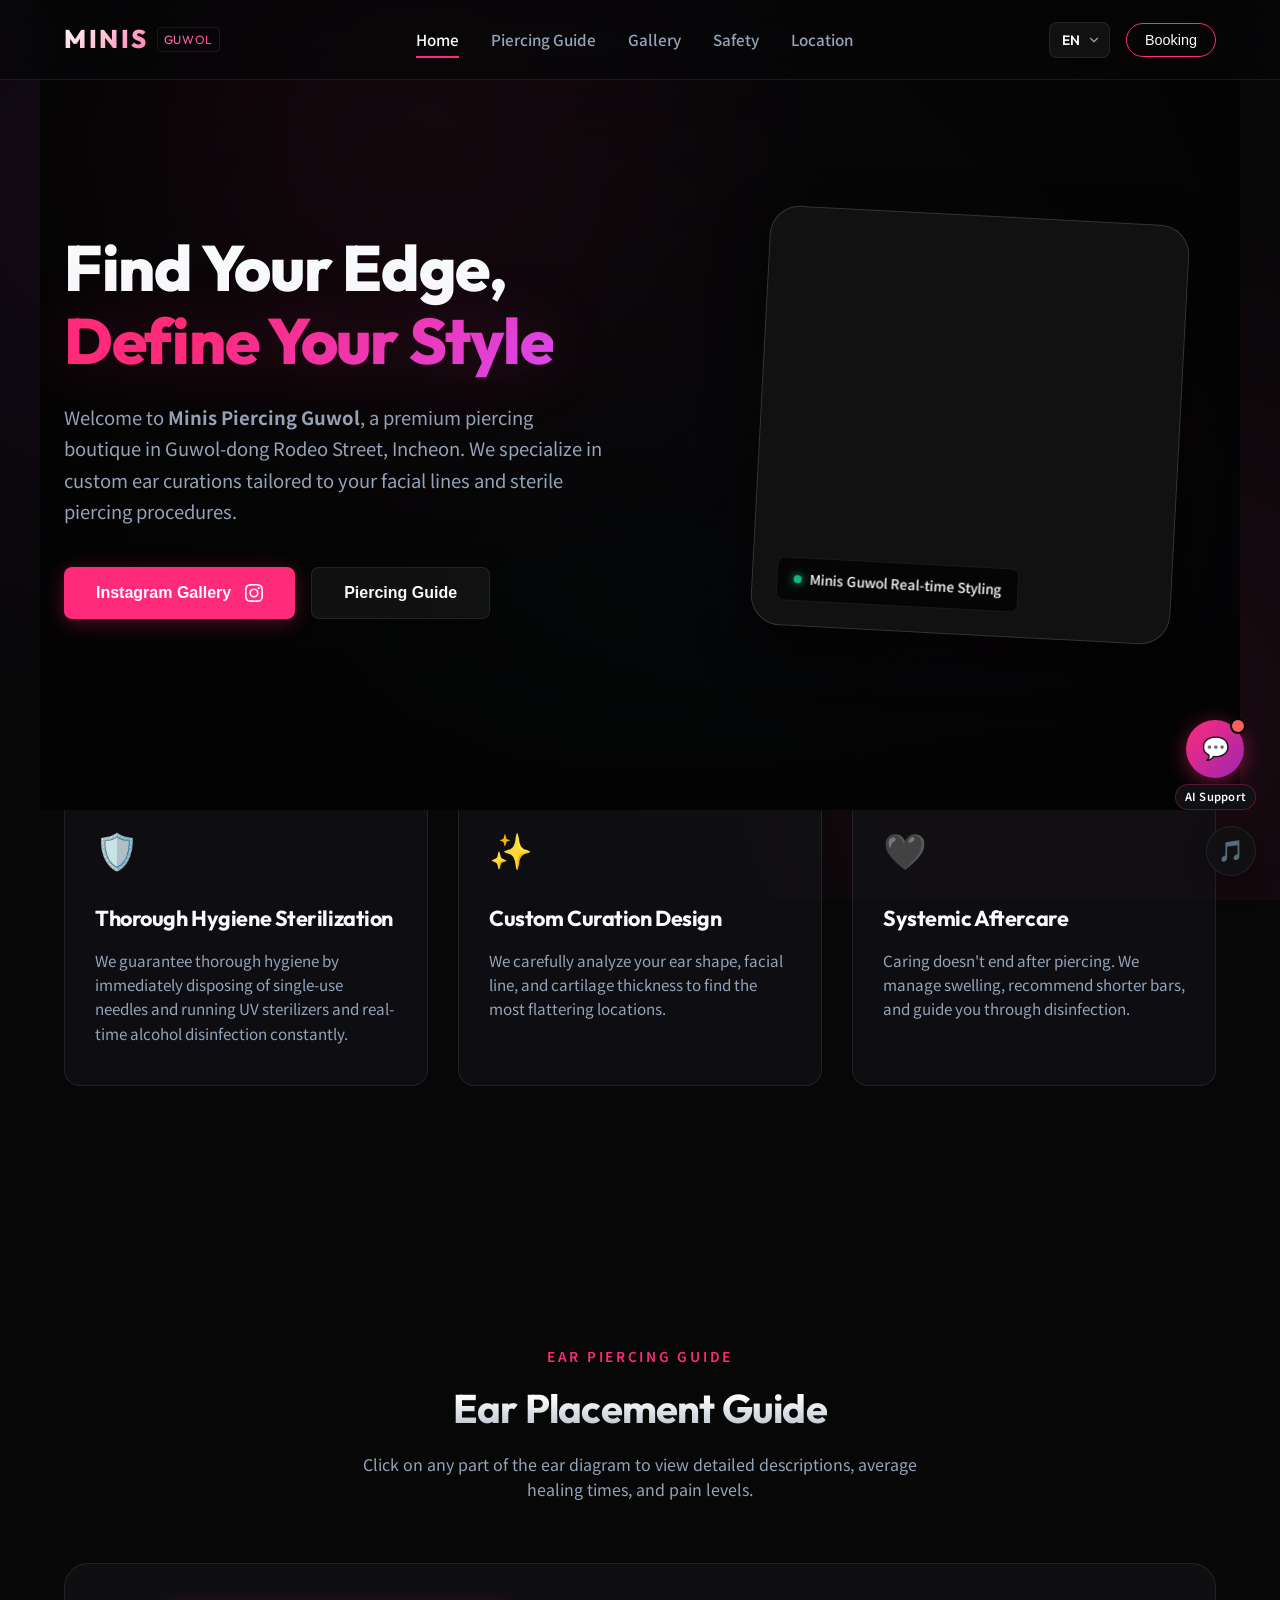
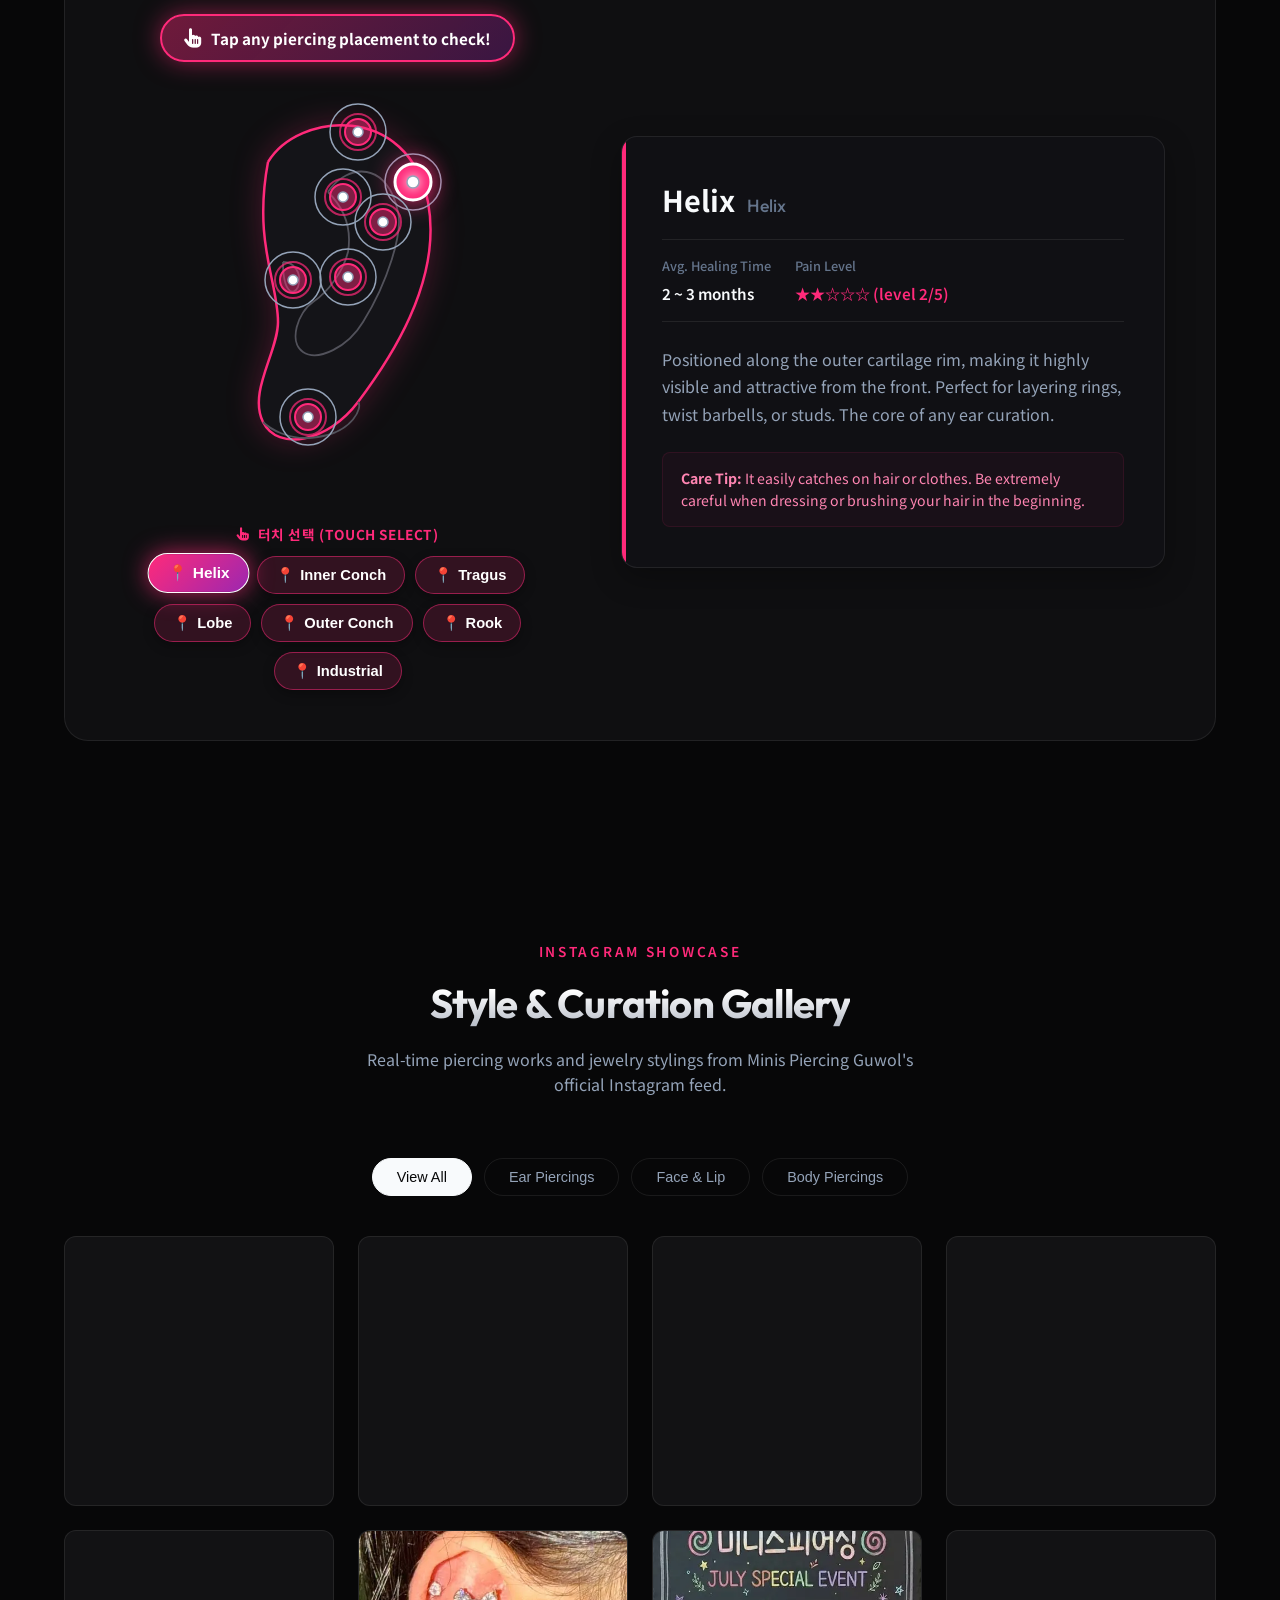
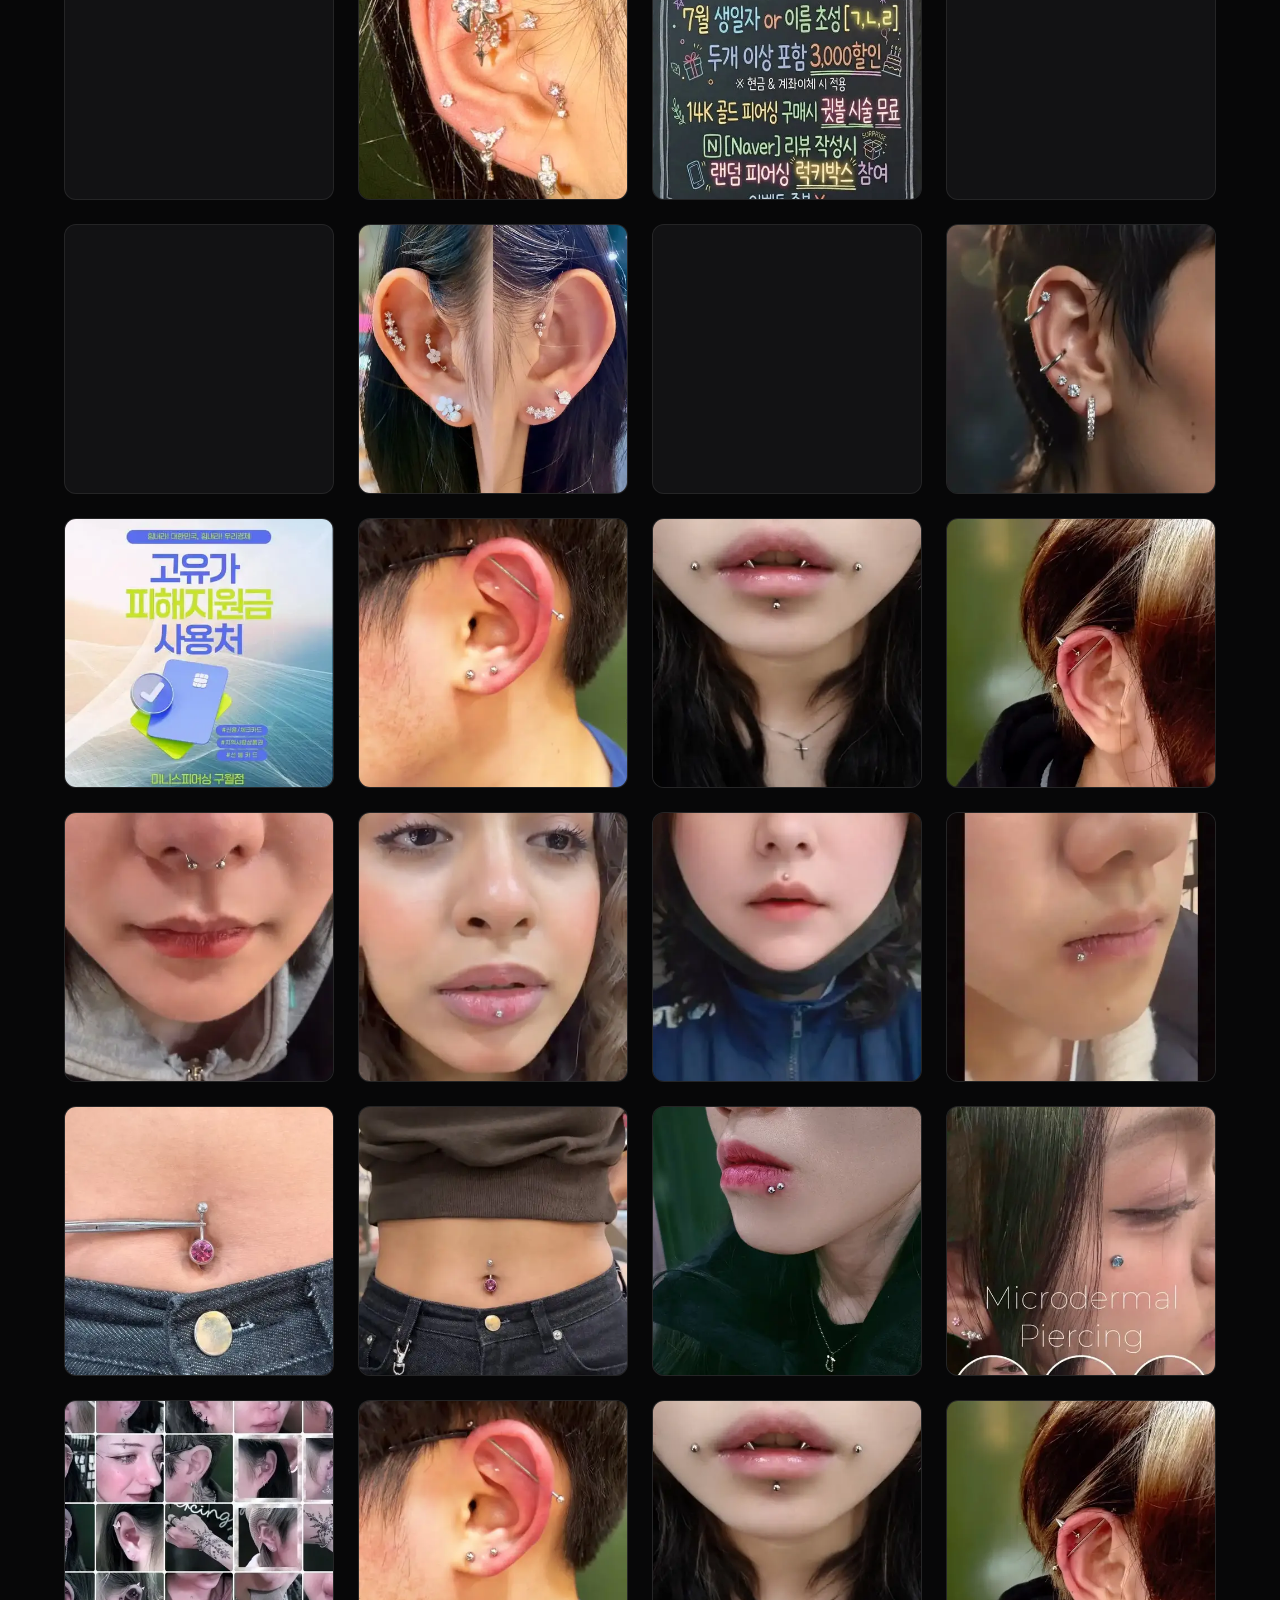
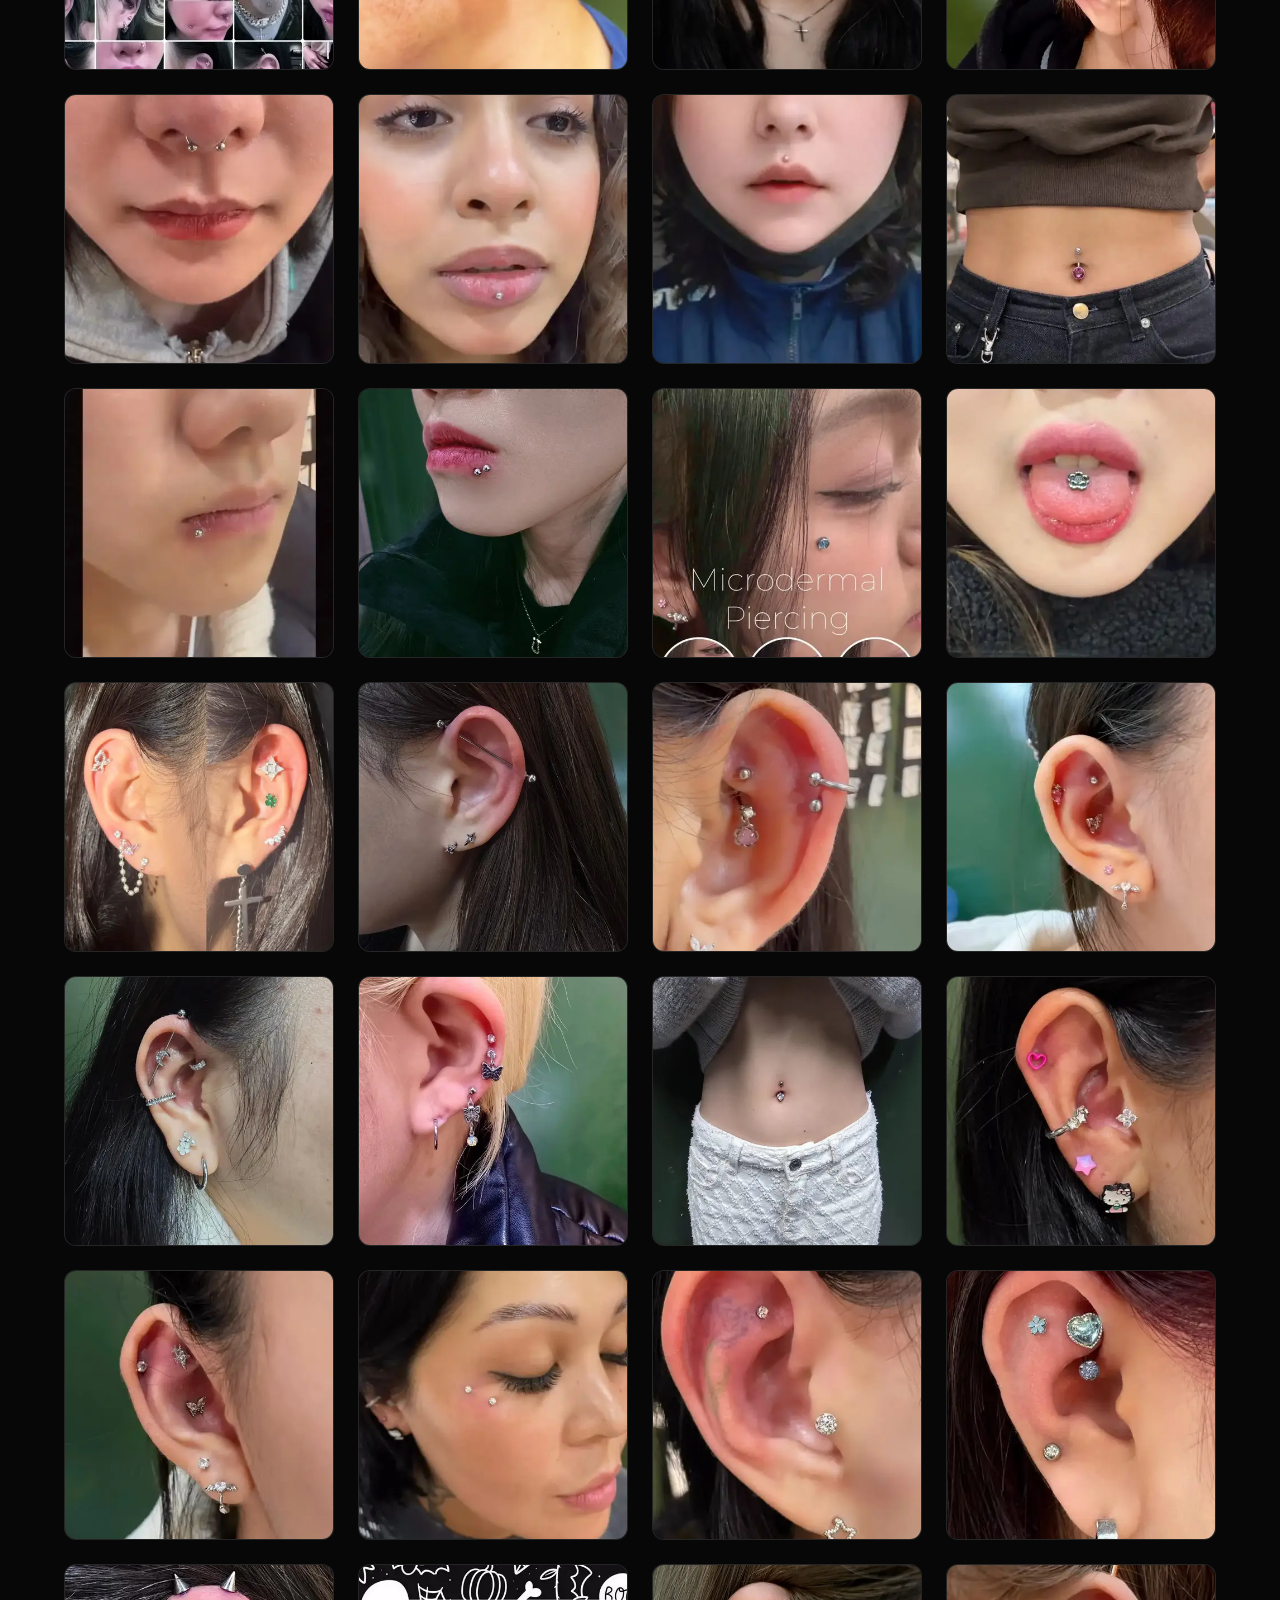
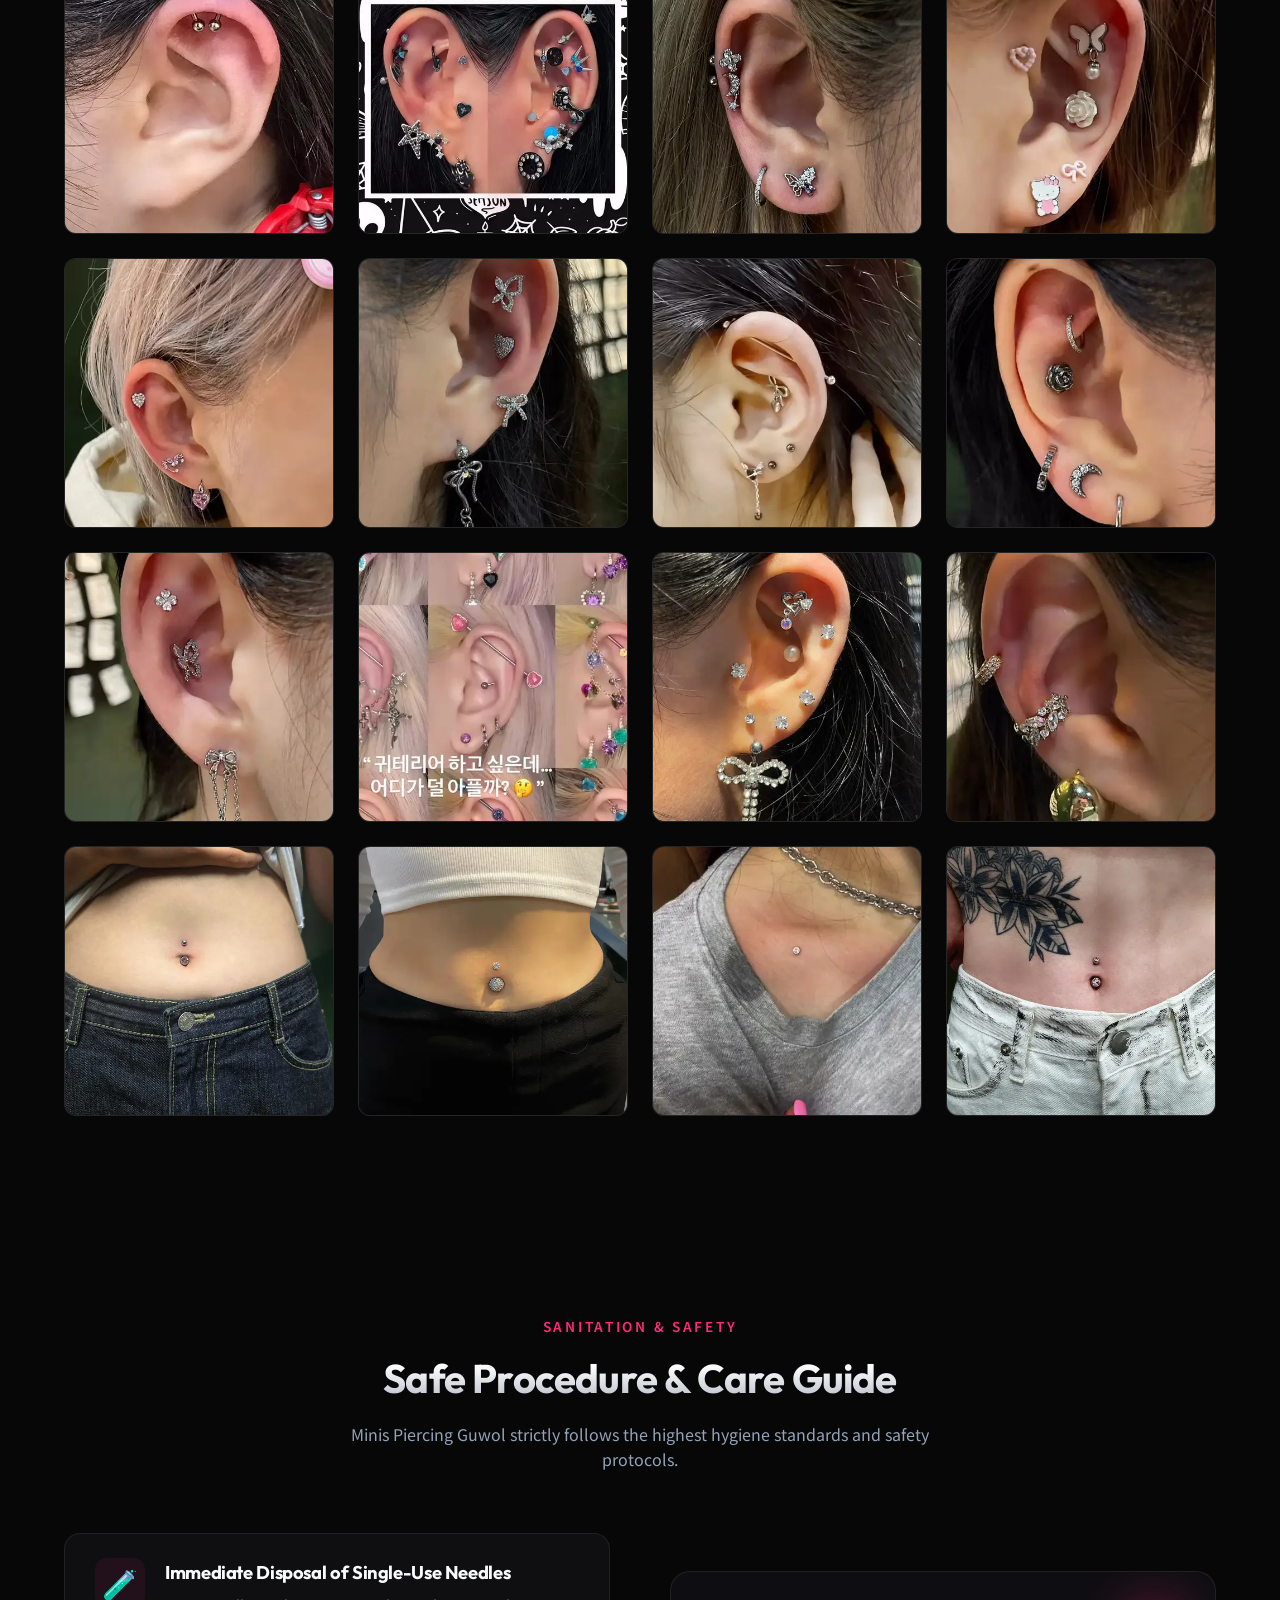
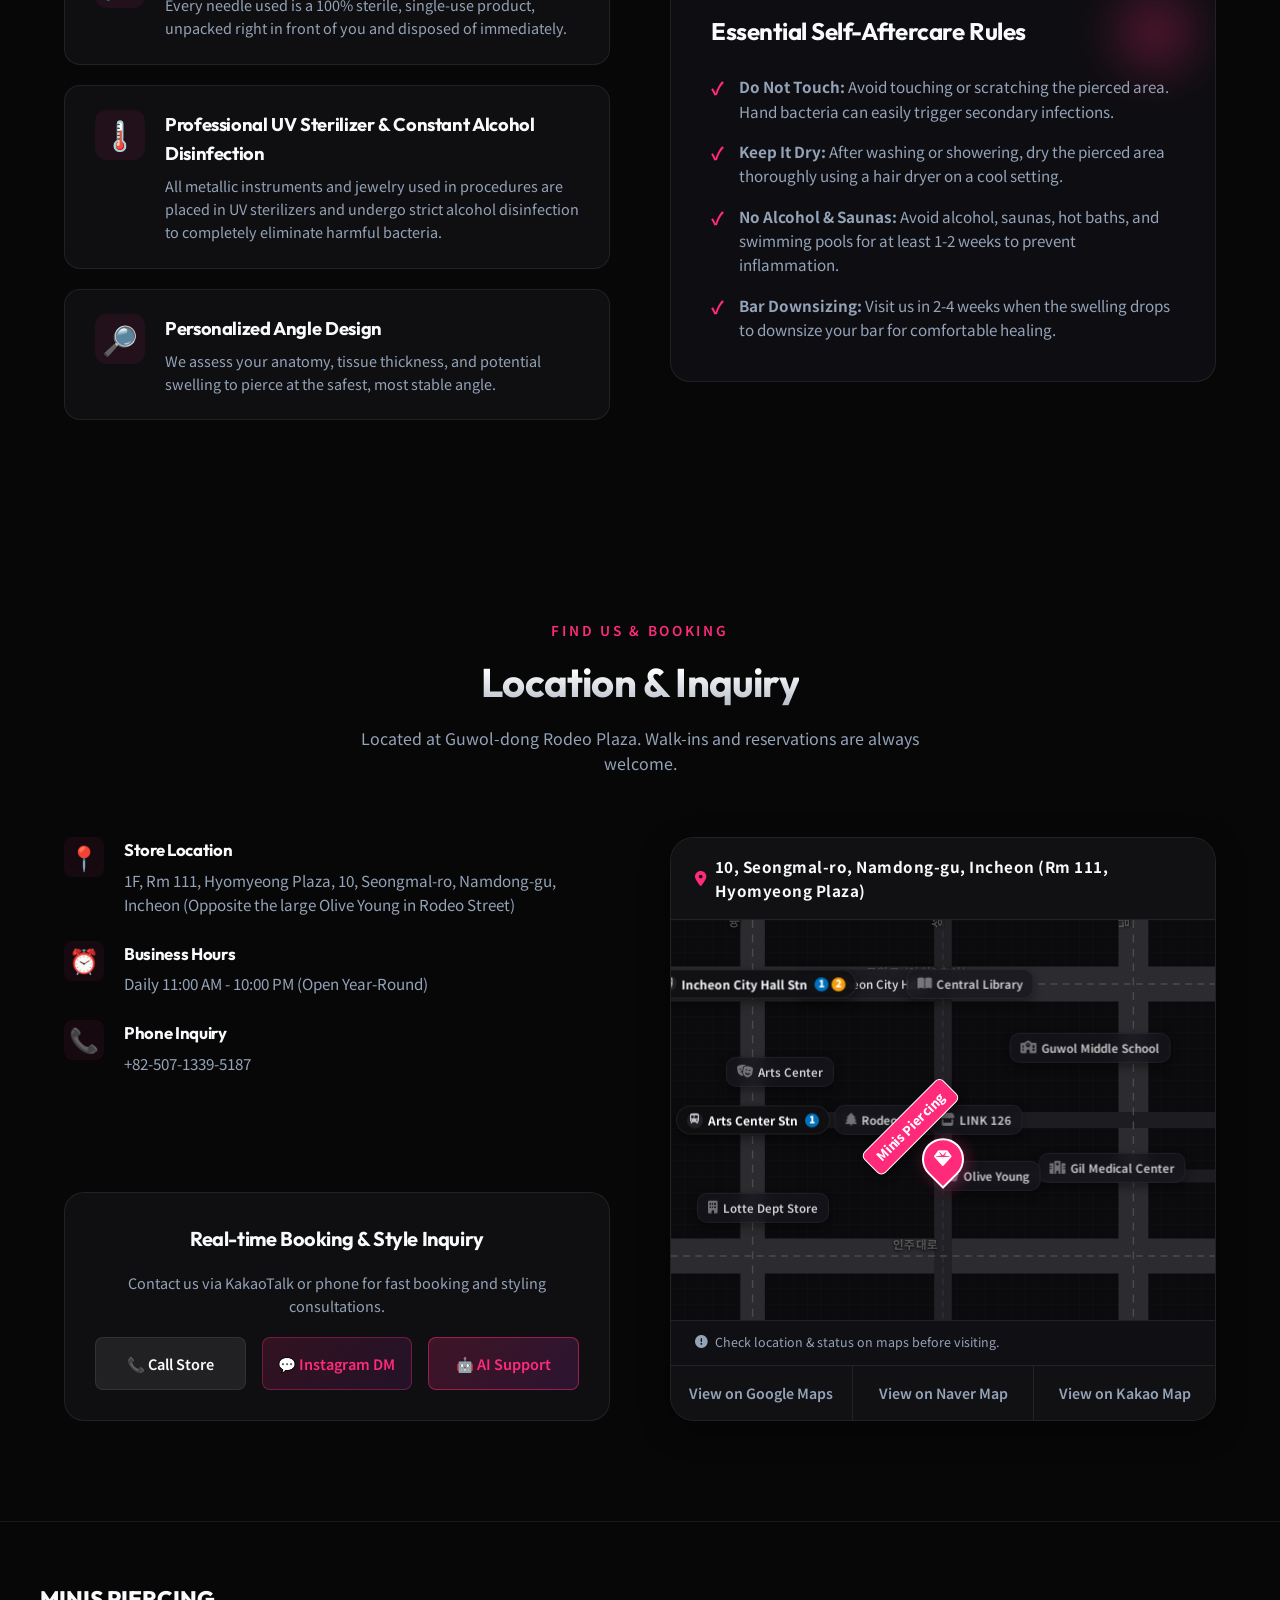
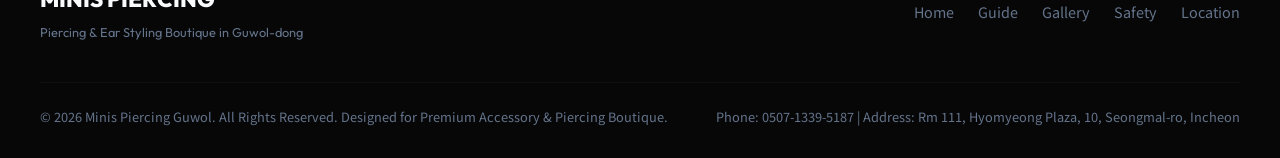
==== commit 6d858a0e: "refactor: simplify ear SVG diagram with pure glowing touch hotspots and complete 6-language translat" ====
--- a/index.html
+++ b/index.html
@@ -42,7 +42,7 @@
   <meta name="twitter:description" content="인천 구월동 피어싱 전문점 미니스 피어싱 구월점. 철저한 위생 소독(UV 소독 및 알코올 소독), 맞춤형 귀테리어 디자인, 배꼽·입술·더멀 바디 피어싱 시술 포트폴리오 안내.">
   <meta name="twitter:image" content="https://minisguwall.shop/images/post_13.webp">
 
-  <link rel="stylesheet" href="style.css?v=20260813_2">
+  <link rel="stylesheet" href="style.css?v=20260815_1">
 
   <!-- JSON-LD Structured Data (LocalBusiness) for Search Engines -->
   <script type="application/ld+json">
@@ -219,68 +219,61 @@
             <path class="ear-detail-path" d="M 135 180 C 145 180, 155 190, 150 205 C 145 215, 135 210, 135 180" />
             <path class="ear-detail-path" d="M 210 320 C 215 325, 205 350, 170 355 C 140 360, 120 345, 115 340" />
 
-            <!-- Interactive Piercing Points with Visual Labels -->
+            <!-- Interactive Piercing Points (Touch-optimized glowing hotspots) -->
             <!-- Industrial -->
             <g class="piercing-point" data-piercing="industrial">
+              <circle class="touch-target" cx="210" cy="50" r="28" fill="transparent" />
               <circle class="outer-pulse" cx="210" cy="50" r="18" />
               <circle class="outer" cx="210" cy="50" r="13" />
               <circle class="inner" cx="210" cy="50" r="5" />
-              <rect class="label-bg" x="80" y="34" width="105" height="32" rx="16" />
-              <text class="label-text" x="132.5" y="50" text-anchor="middle" dominant-baseline="central" data-i18n="p_name_industrial">사선피어싱</text>
             </g>
 
             <!-- Helix -->
             <g class="piercing-point active" data-piercing="helix">
+              <circle class="touch-target" cx="265" cy="100" r="28" fill="transparent" />
               <circle class="outer-pulse" cx="265" cy="100" r="18" />
               <circle class="outer" cx="265" cy="100" r="13" />
               <circle class="inner" cx="265" cy="100" r="5" />
-              <rect class="label-bg" x="278" y="84" width="90" height="32" rx="16" />
-              <text class="label-text" x="323" y="100" text-anchor="middle" dominant-baseline="central" data-i18n="p_name_helix">귓바퀴</text>
             </g>
 
             <!-- Rook -->
             <g class="piercing-point" data-piercing="rook">
+              <circle class="touch-target" cx="195" cy="115" r="28" fill="transparent" />
               <circle class="outer-pulse" cx="195" cy="115" r="18" />
               <circle class="outer" cx="195" cy="115" r="13" />
               <circle class="inner" cx="195" cy="115" r="5" />
-              <rect class="label-bg" x="110" y="99" width="70" height="32" rx="16" />
-              <text class="label-text" x="145" y="115" text-anchor="middle" dominant-baseline="central" data-i18n="p_name_rook">룩</text>
             </g>
 
             <!-- Outconch -->
             <g class="piercing-point" data-piercing="outconch">
+              <circle class="touch-target" cx="235" cy="140" r="28" fill="transparent" />
               <circle class="outer-pulse" cx="235" cy="140" r="18" />
               <circle class="outer" cx="235" cy="140" r="13" />
               <circle class="inner" cx="235" cy="140" r="5" />
-              <rect class="label-bg" x="250" y="124" width="95" height="32" rx="16" />
-              <text class="label-text" x="297.5" y="140" text-anchor="middle" dominant-baseline="central" data-i18n="p_name_outconch">아웃컨츠</text>
             </g>
 
             <!-- Conch -->
             <g class="piercing-point" data-piercing="conch">
+              <circle class="touch-target" cx="200" cy="195" r="28" fill="transparent" />
               <circle class="outer-pulse" cx="200" cy="195" r="18" />
               <circle class="outer" cx="200" cy="195" r="13" />
               <circle class="inner" cx="200" cy="195" r="5" />
-              <rect class="label-bg" x="218" y="179" width="95" height="32" rx="16" />
-              <text class="label-text" x="265.5" y="195" text-anchor="middle" dominant-baseline="central" data-i18n="p_name_conch">이너컨츠</text>
             </g>
 
             <!-- Tragus -->
             <g class="piercing-point" data-piercing="tragus">
+              <circle class="touch-target" cx="145" cy="198" r="28" fill="transparent" />
               <circle class="outer-pulse" cx="145" cy="198" r="18" />
               <circle class="outer" cx="145" cy="198" r="13" />
               <circle class="inner" cx="145" cy="198" r="5" />
-              <rect class="label-bg" x="35" y="182" width="95" height="32" rx="16" />
-              <text class="label-text" x="82.5" y="198" text-anchor="middle" dominant-baseline="central" data-i18n="p_name_tragus">트라거스</text>
             </g>
 
             <!-- Lobe -->
             <g class="piercing-point" data-piercing="lobe">
+              <circle class="touch-target" cx="160" cy="335" r="28" fill="transparent" />
               <circle class="outer-pulse" cx="160" cy="335" r="18" />
               <circle class="outer" cx="160" cy="335" r="13" />
               <circle class="inner" cx="160" cy="335" r="5" />
-              <rect class="label-bg" x="178" y="319" width="75" height="32" rx="16" />
-              <text class="label-text" x="215.5" y="335" text-anchor="middle" dominant-baseline="central" data-i18n="p_name_lobe">귓볼</text>
             </g>
           </svg>
         </div>
@@ -735,6 +728,6 @@
   <!-- Scripts -->
   <script src="posts_data.js" defer></script>
   <script src="translations.js" defer></script>
-  <script src="app.js?v=20260813_2" defer></script>
+  <script src="app.js?v=20260815_1" defer></script>
 </body>
 </html>
--- a/style.css
+++ b/style.css
@@ -672,32 +672,25 @@
   -webkit-font-smoothing: antialiased;
 }
 
-/* Hover & Active State for Piercing Points */
+/* Hover & Active State for Piercing Points (Touch-focused glowing design) */
+.piercing-point .touch-target {
+  cursor: pointer;
+}
+
 .piercing-point:hover circle.outer,
 .piercing-point.active circle.outer {
   fill: #ff2a7a;
   stroke: #ffffff;
-  stroke-width: 2.5;
-  r: 17px;
+  stroke-width: 3;
+  r: 18px;
+  filter: drop-shadow(0 0 12px #ff2a7a);
 }
 
 .piercing-point:hover circle.inner,
 .piercing-point.active circle.inner {
   fill: #ffffff;
-  r: 5.5px;
-}
-
-.piercing-point:hover .label-bg,
-.piercing-point.active .label-bg {
-  fill: #ff2a7a;
-  stroke: #ffffff;
-  stroke-width: 2;
-}
-
-.piercing-point:hover .label-text,
-.piercing-point.active .label-text {
-  fill: #ffffff;
-  font-weight: 800;
+  r: 6px;
+  filter: drop-shadow(0 0 6px #ffffff);
 }
 
 /* Quick Select Header & Buttons Bar */
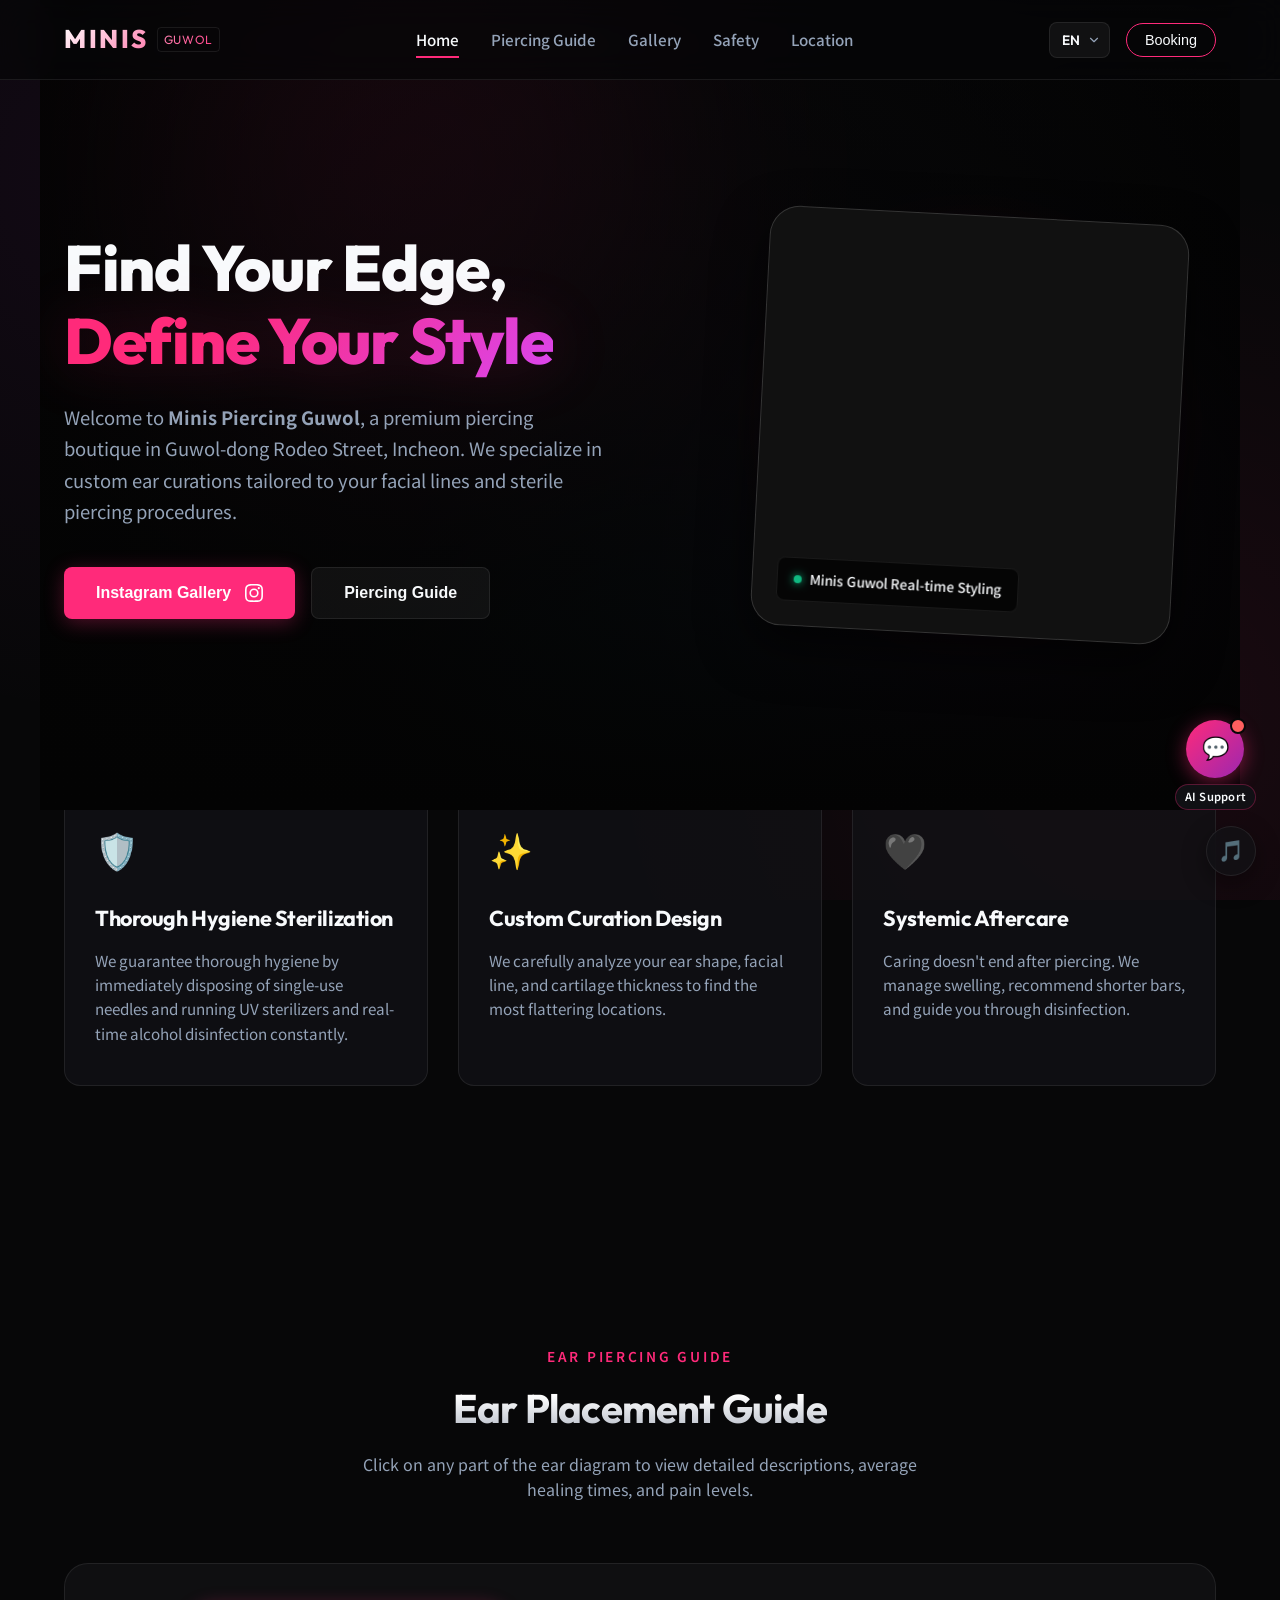
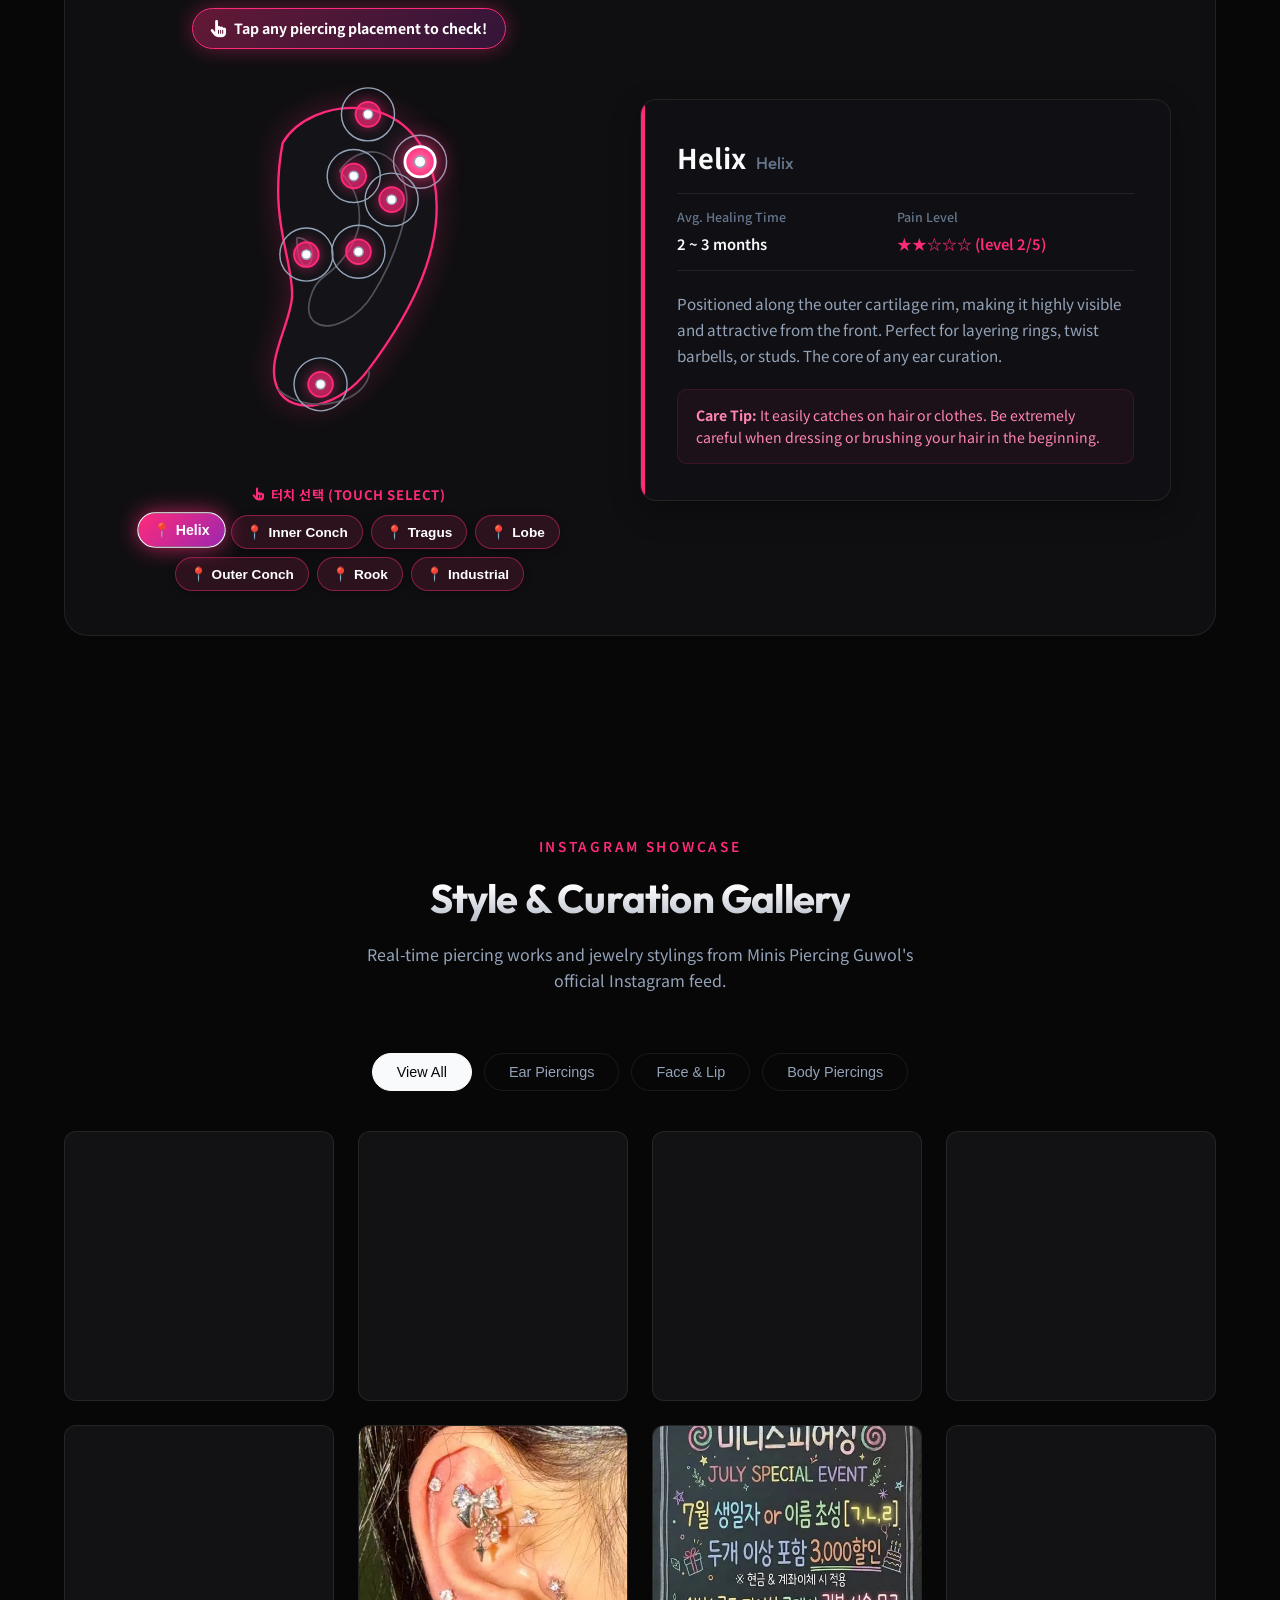
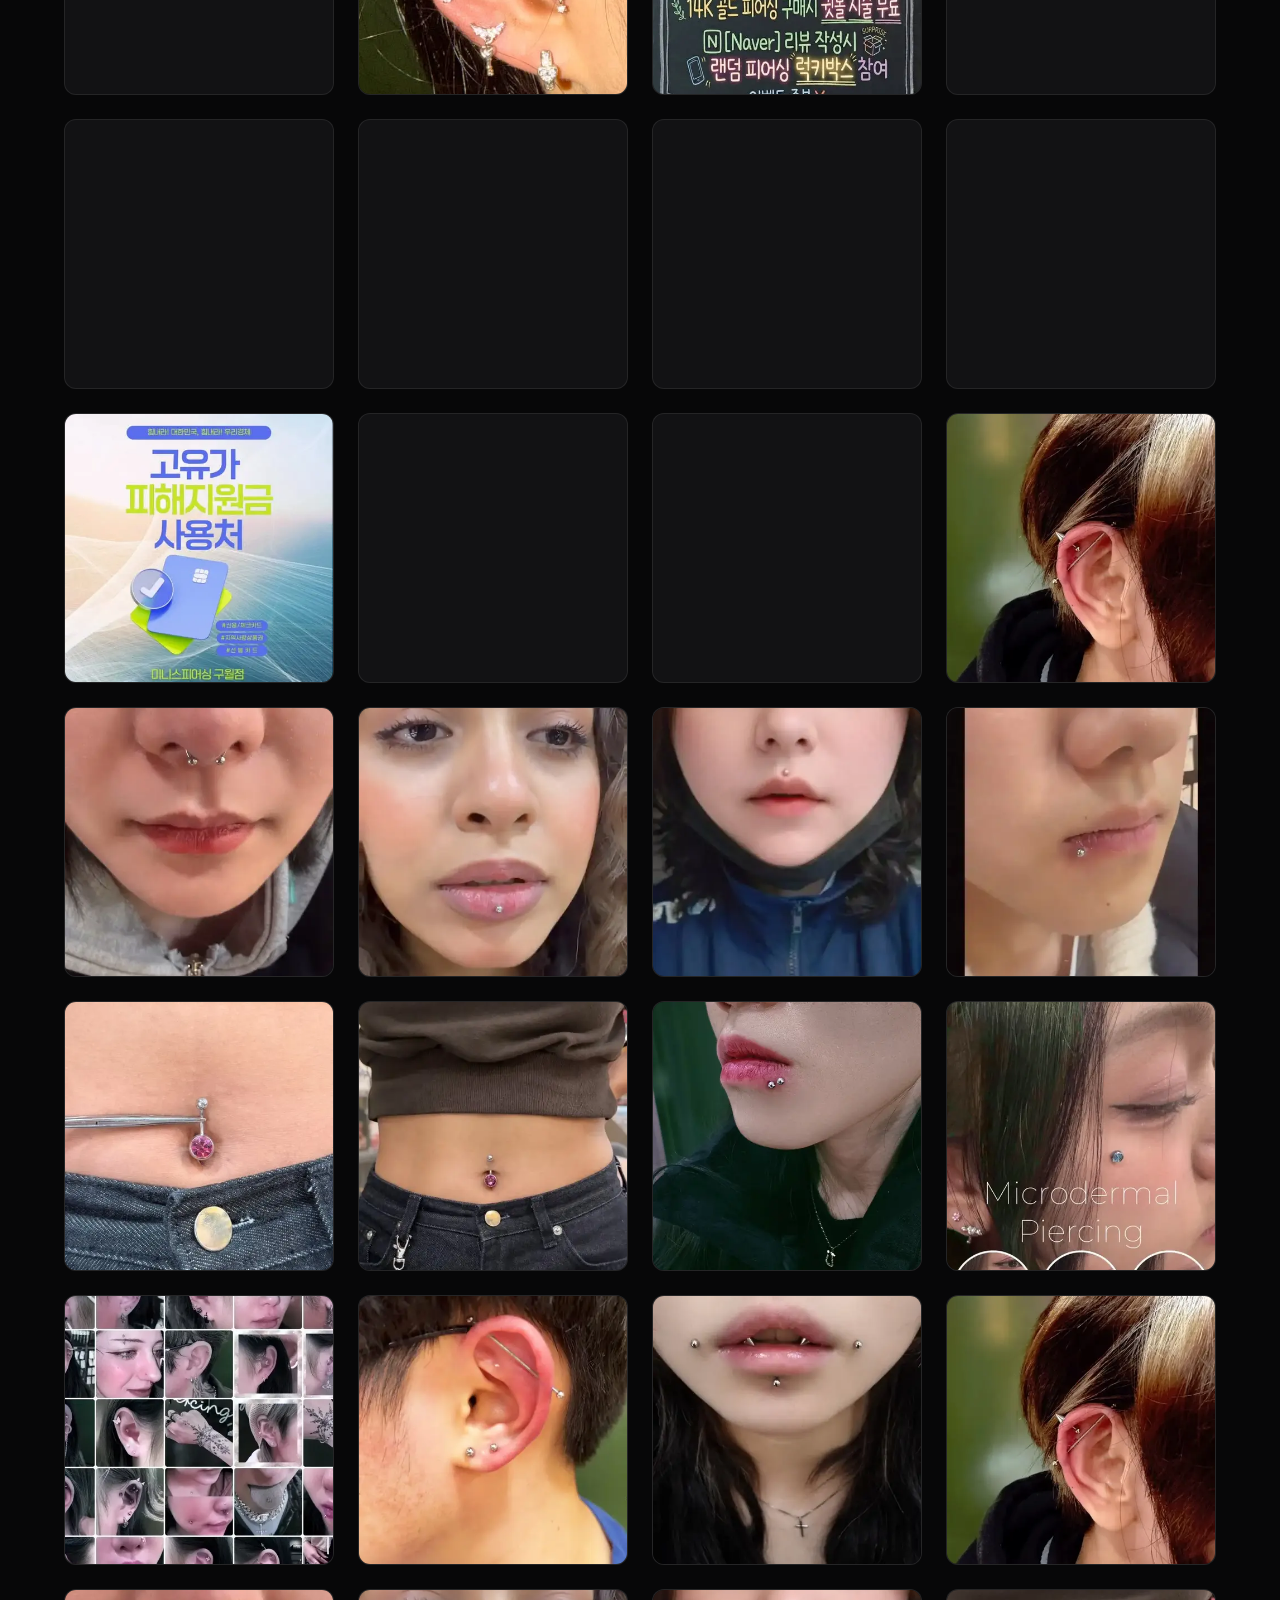
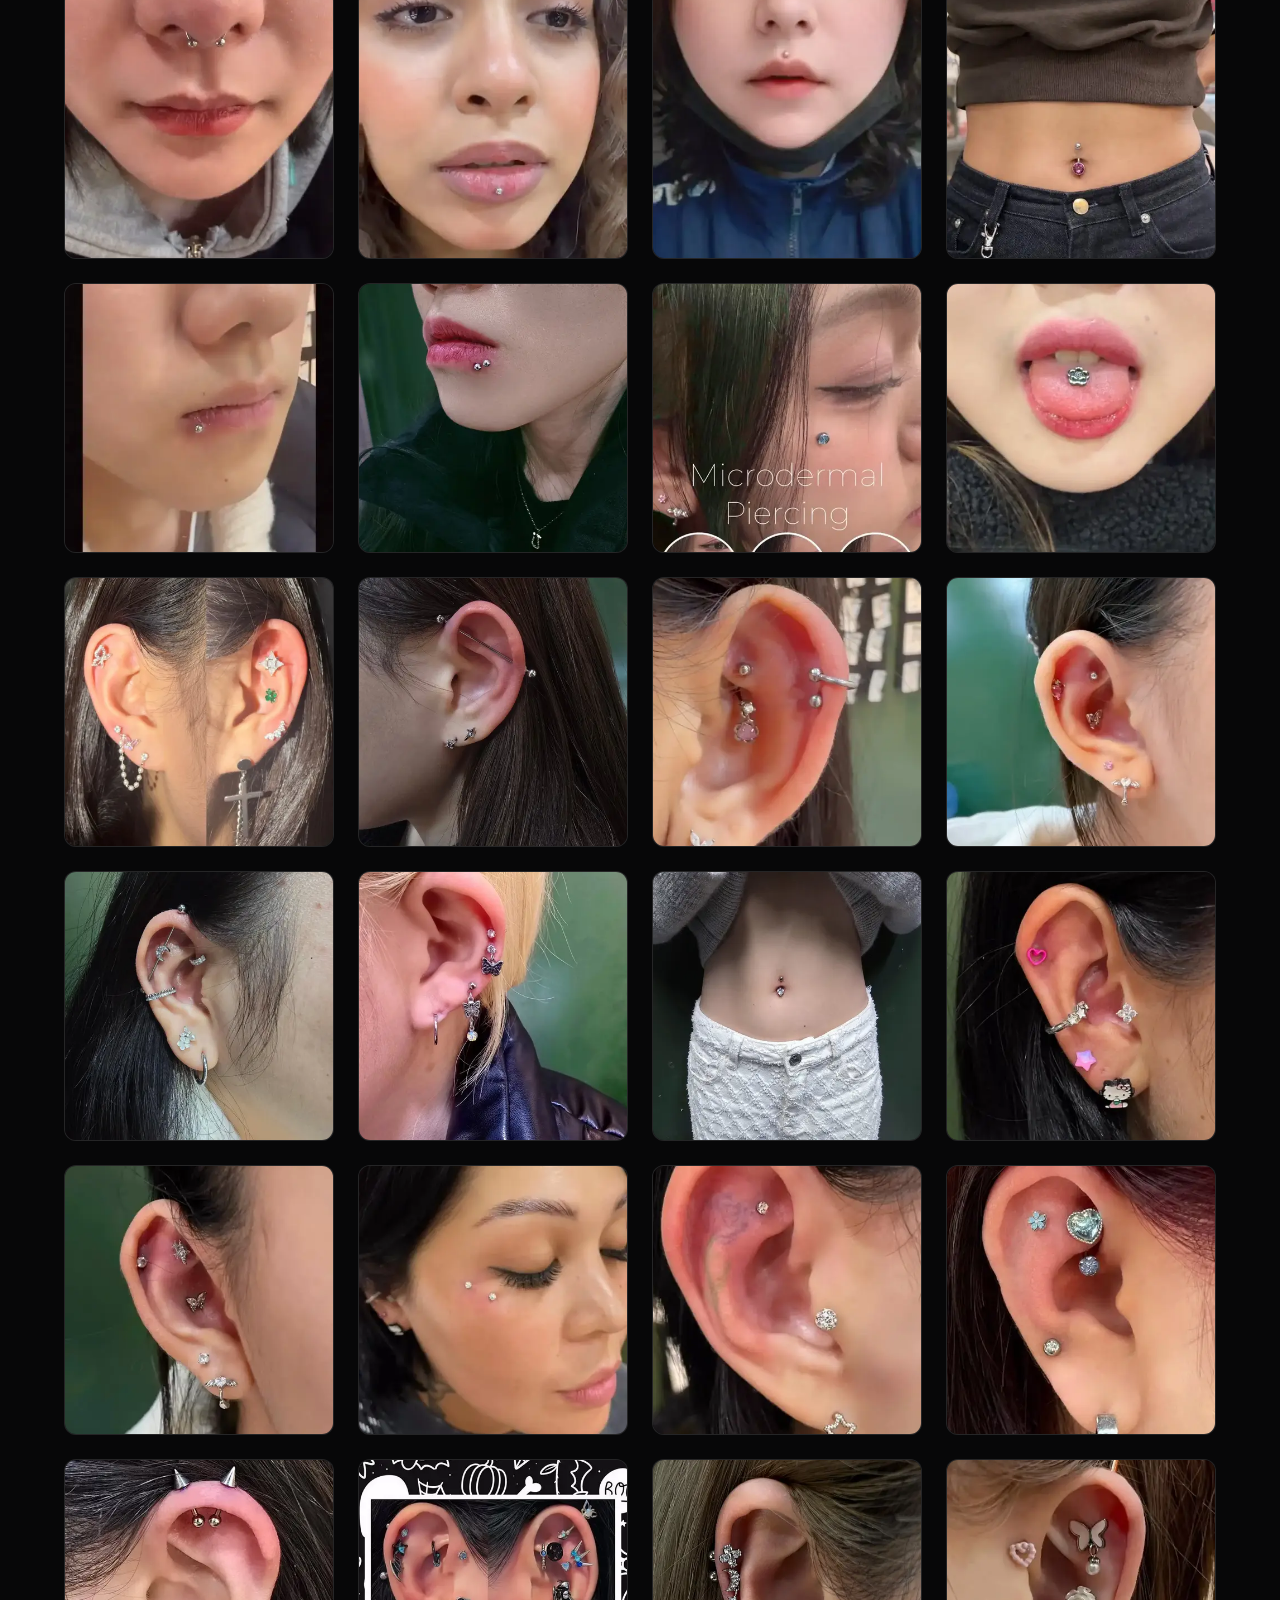
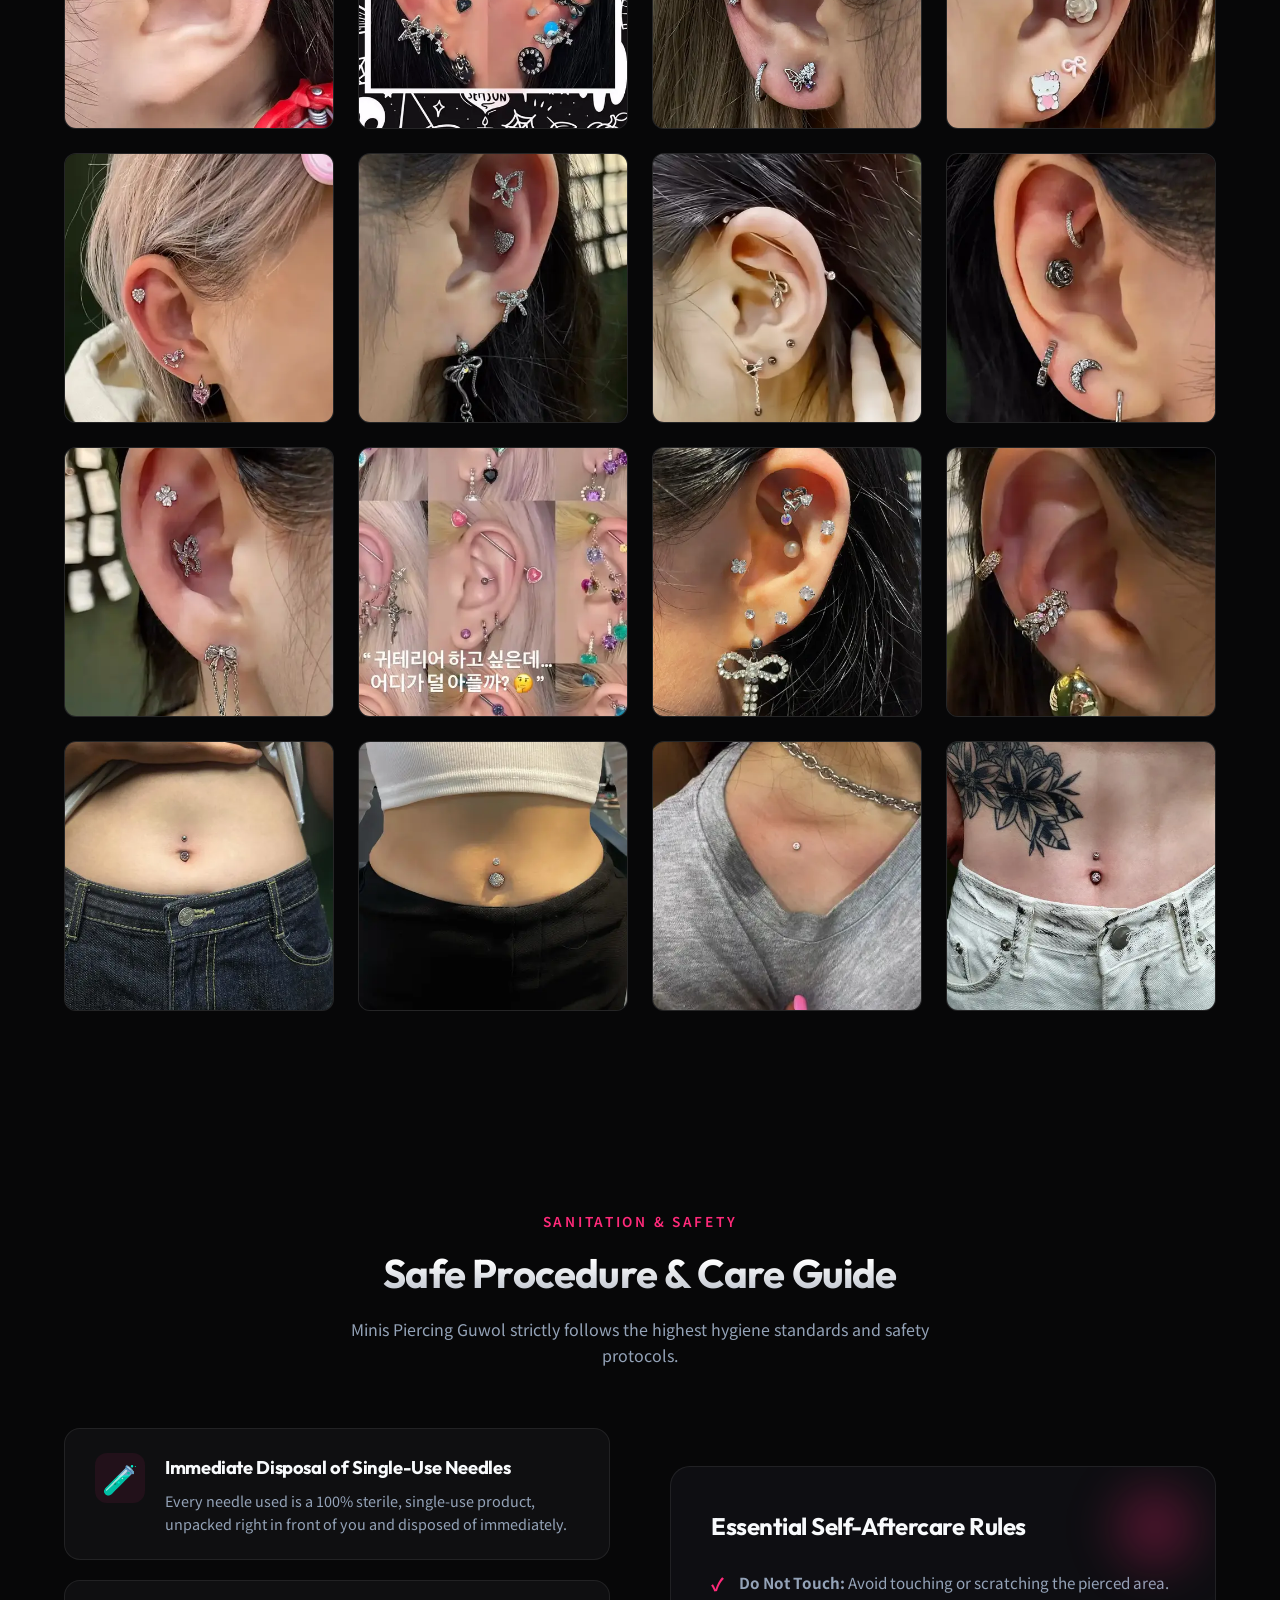
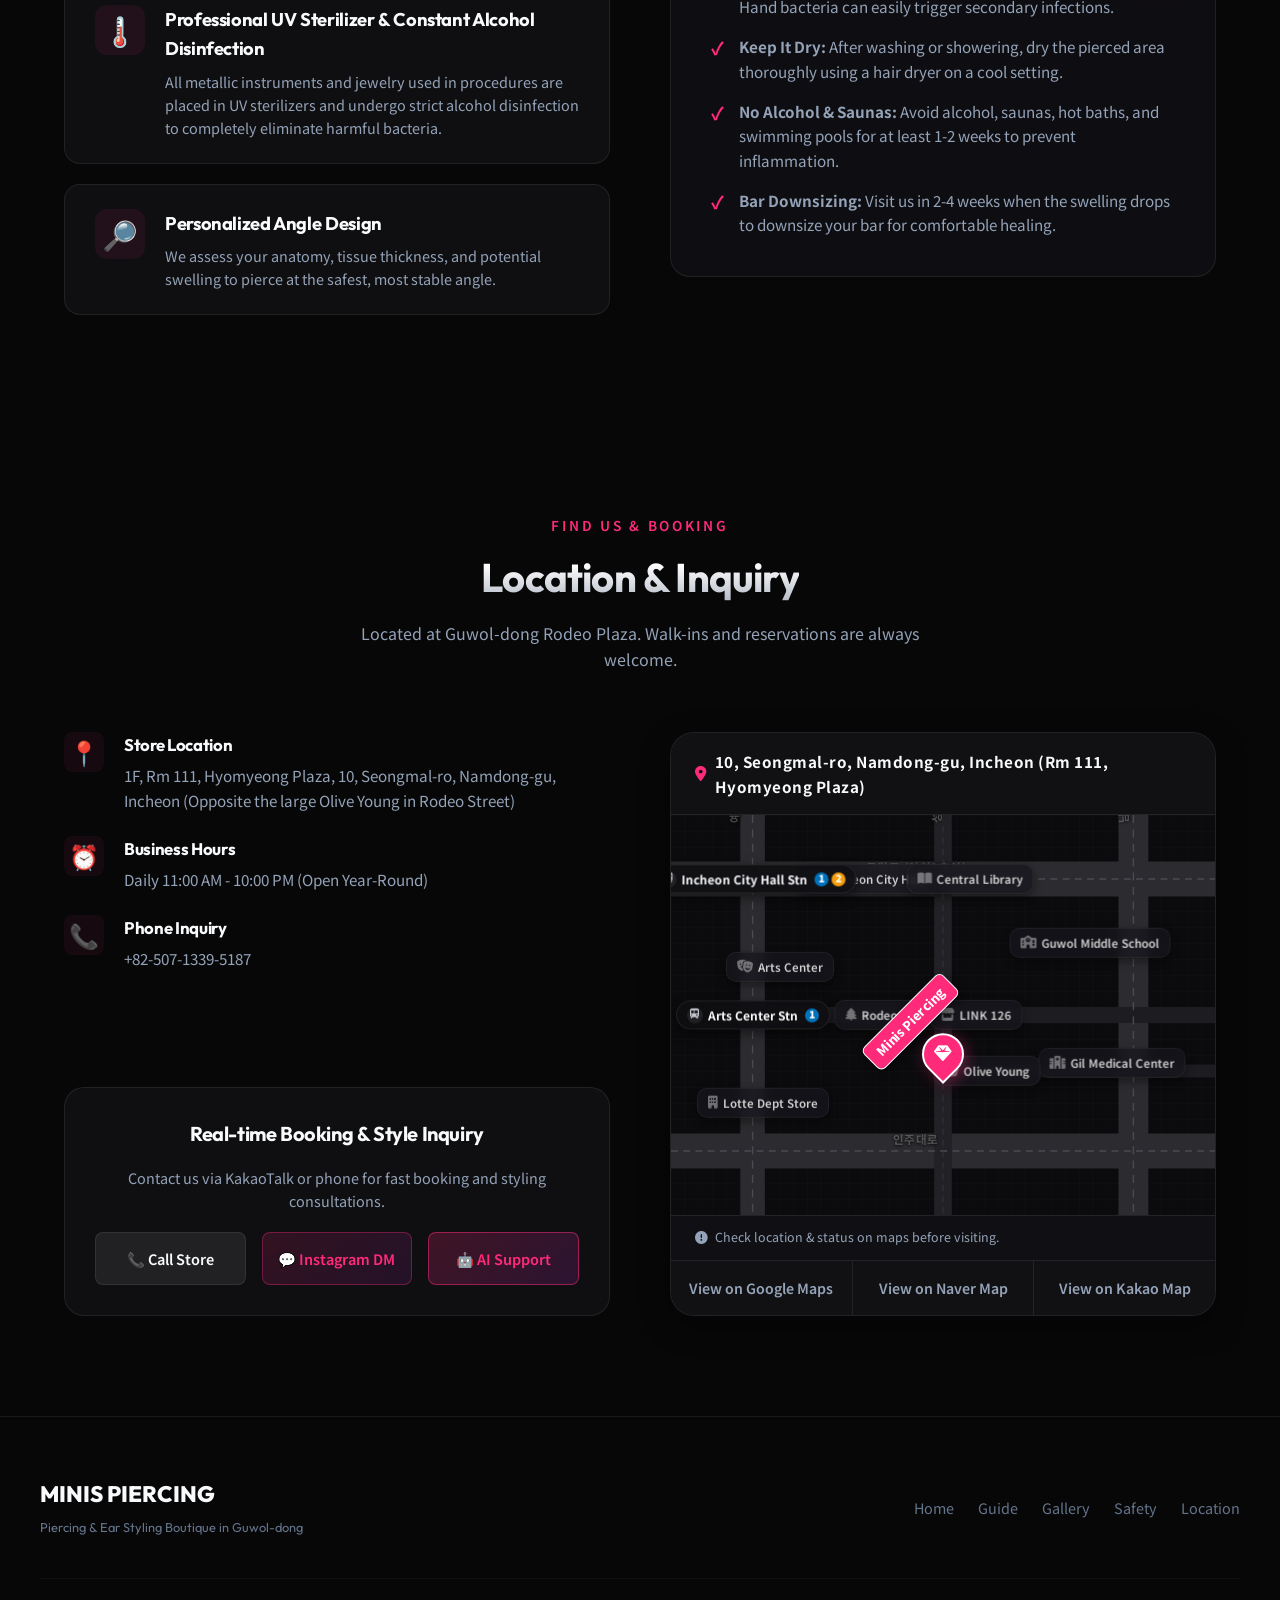
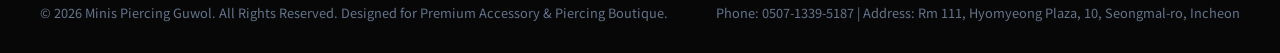
==== commit 463125d5: "refactor: remove outer-pulse double ring on ear SVG and enhance global layout resilience across 6 la" ====
--- a/index.html
+++ b/index.html
@@ -42,7 +42,7 @@
   <meta name="twitter:description" content="인천 구월동 피어싱 전문점 미니스 피어싱 구월점. 철저한 위생 소독(UV 소독 및 알코올 소독), 맞춤형 귀테리어 디자인, 배꼽·입술·더멀 바디 피어싱 시술 포트폴리오 안내.">
   <meta name="twitter:image" content="https://minisguwall.shop/images/post_13.webp">
 
-  <link rel="stylesheet" href="style.css?v=20260815_1">
+  <link rel="stylesheet" href="style.css?v=20260815_2">
 
   <!-- JSON-LD Structured Data (LocalBusiness) for Search Engines -->
   <script type="application/ld+json">
@@ -223,7 +223,6 @@
             <!-- Industrial -->
             <g class="piercing-point" data-piercing="industrial">
               <circle class="touch-target" cx="210" cy="50" r="28" fill="transparent" />
-              <circle class="outer-pulse" cx="210" cy="50" r="18" />
               <circle class="outer" cx="210" cy="50" r="13" />
               <circle class="inner" cx="210" cy="50" r="5" />
             </g>
@@ -231,7 +230,6 @@
             <!-- Helix -->
             <g class="piercing-point active" data-piercing="helix">
               <circle class="touch-target" cx="265" cy="100" r="28" fill="transparent" />
-              <circle class="outer-pulse" cx="265" cy="100" r="18" />
               <circle class="outer" cx="265" cy="100" r="13" />
               <circle class="inner" cx="265" cy="100" r="5" />
             </g>
@@ -239,7 +237,6 @@
             <!-- Rook -->
             <g class="piercing-point" data-piercing="rook">
               <circle class="touch-target" cx="195" cy="115" r="28" fill="transparent" />
-              <circle class="outer-pulse" cx="195" cy="115" r="18" />
               <circle class="outer" cx="195" cy="115" r="13" />
               <circle class="inner" cx="195" cy="115" r="5" />
             </g>
@@ -247,7 +244,6 @@
             <!-- Outconch -->
             <g class="piercing-point" data-piercing="outconch">
               <circle class="touch-target" cx="235" cy="140" r="28" fill="transparent" />
-              <circle class="outer-pulse" cx="235" cy="140" r="18" />
               <circle class="outer" cx="235" cy="140" r="13" />
               <circle class="inner" cx="235" cy="140" r="5" />
             </g>
@@ -255,7 +251,6 @@
             <!-- Conch -->
             <g class="piercing-point" data-piercing="conch">
               <circle class="touch-target" cx="200" cy="195" r="28" fill="transparent" />
-              <circle class="outer-pulse" cx="200" cy="195" r="18" />
               <circle class="outer" cx="200" cy="195" r="13" />
               <circle class="inner" cx="200" cy="195" r="5" />
             </g>
@@ -263,7 +258,6 @@
             <!-- Tragus -->
             <g class="piercing-point" data-piercing="tragus">
               <circle class="touch-target" cx="145" cy="198" r="28" fill="transparent" />
-              <circle class="outer-pulse" cx="145" cy="198" r="18" />
               <circle class="outer" cx="145" cy="198" r="13" />
               <circle class="inner" cx="145" cy="198" r="5" />
             </g>
@@ -271,7 +265,6 @@
             <!-- Lobe -->
             <g class="piercing-point" data-piercing="lobe">
               <circle class="touch-target" cx="160" cy="335" r="28" fill="transparent" />
-              <circle class="outer-pulse" cx="160" cy="335" r="18" />
               <circle class="outer" cx="160" cy="335" r="13" />
               <circle class="inner" cx="160" cy="335" r="5" />
             </g>
@@ -728,6 +721,6 @@
   <!-- Scripts -->
   <script src="posts_data.js" defer></script>
   <script src="translations.js" defer></script>
-  <script src="app.js?v=20260815_1" defer></script>
+  <script src="app.js?v=20260815_2" defer></script>
 </body>
 </html>
--- a/style.css
+++ b/style.css
@@ -545,12 +545,12 @@
 /* Interactive Ear Map Section */
 .ear-map-layout {
   display: grid;
-  grid-template-columns: 0.9fr 1.1fr;
-  gap: 60px;
+  grid-template-columns: 0.95fr 1.05fr;
+  gap: 50px;
   background: var(--bg-secondary);
   border: 1px solid var(--border-glass);
   border-radius: 24px;
-  padding: 50px;
+  padding: 44px;
   align-items: center;
 }
 
@@ -565,23 +565,26 @@
 .ear-touch-hint {
   display: inline-flex;
   align-items: center;
-  gap: 10px;
-  background: linear-gradient(135deg, rgba(255, 42, 122, 0.4), rgba(156, 39, 176, 0.3));
-  border: 2px solid #ff2a7a;
+  gap: 8px;
+  background: linear-gradient(135deg, rgba(255, 42, 122, 0.35), rgba(156, 39, 176, 0.25));
+  border: 1.5px solid #ff2a7a;
   color: #ffffff;
-  padding: 10px 22px;
+  padding: 8px 18px;
   border-radius: 30px;
-  font-size: 0.95rem;
+  font-size: 0.88rem;
   font-weight: 700;
-  margin-bottom: 20px;
-  box-shadow: 0 0 24px rgba(255, 42, 122, 0.5);
+  margin-bottom: 18px;
+  box-shadow: 0 0 20px rgba(255, 42, 122, 0.4);
   animation: bounceHint 1.8s infinite ease-in-out;
+  word-break: keep-all;
+  text-align: center;
 }
 
 .pulse-hand-icon {
   color: #ffffff;
-  font-size: 1.2rem;
+  font-size: 1.1rem;
   animation: tapPulse 1.2s infinite ease-in-out alternate;
+  flex-shrink: 0;
 }
 
 @keyframes bounceHint {
@@ -591,7 +594,7 @@
 
 @keyframes tapPulse {
   0% { transform: scale(1) rotate(0deg); }
-  100% { transform: scale(1.35) rotate(-15deg); }
+  100% { transform: scale(1.3) rotate(-15deg); }
 }
 
 .ear-map-visual {
@@ -605,7 +608,7 @@
 /* SVG Styling */
 .ear-svg {
   width: 100%;
-  max-width: 380px;
+  max-width: 360px;
   height: auto;
   fill: none;
   stroke: var(--text-sub);
@@ -625,118 +628,94 @@
   stroke-width: 1.8px;
 }
 
+/* Piercing Point - Clean Single Glowing Hotspot */
 .piercing-point {
   cursor: pointer;
-  transition: transform 0.2s ease;
-}
-
-.piercing-point circle.outer-pulse {
-  fill: none;
-  stroke: rgba(255, 42, 122, 0.7);
-  stroke-width: 2;
-  animation: pingPulse 1.8s infinite ease-out;
-}
-
-@keyframes pingPulse {
-  0% { r: 12px; opacity: 0.95; stroke-width: 2.5; }
-  100% { r: 26px; opacity: 0; stroke-width: 0.5; }
+  transition: transform 0.25s ease;
+}
+
+.piercing-point .touch-target {
+  cursor: pointer;
 }
 
 .piercing-point circle.outer {
-  fill: rgba(255, 42, 122, 0.45);
+  fill: rgba(255, 42, 122, 0.55);
   stroke: var(--accent-pink);
-  stroke-width: 2;
-  transition: all 0.3s ease;
+  stroke-width: 2px;
+  transition: all 0.25s cubic-bezier(0.16, 1, 0.3, 1);
+  filter: drop-shadow(0 0 6px rgba(255, 42, 122, 0.7));
 }
 
 .piercing-point circle.inner {
   fill: #ffffff;
-  transition: all 0.3s ease;
-}
-
-.piercing-point .label-bg {
-  fill: #0c0d14;
-  stroke: #ff2a7a;
-  stroke-width: 2;
-  transition: fill 0.2s ease, stroke 0.2s ease;
-}
-
-.piercing-point .label-text {
-  fill: #ffffff;
-  font-size: 13px;
-  font-weight: 700;
-  font-family: 'Pretendard', 'Noto Sans KR', -apple-system, sans-serif;
-  letter-spacing: 0px;
-  pointer-events: none;
-  text-rendering: geometricPrecision;
-  -webkit-font-smoothing: antialiased;
-}
-
-/* Hover & Active State for Piercing Points (Touch-focused glowing design) */
-.piercing-point .touch-target {
-  cursor: pointer;
-}
-
+  transition: all 0.25s cubic-bezier(0.16, 1, 0.3, 1);
+}
+
+/* Hover & Active State for Piercing Points (Clean, single, vibrant glow) */
 .piercing-point:hover circle.outer,
 .piercing-point.active circle.outer {
   fill: #ff2a7a;
   stroke: #ffffff;
-  stroke-width: 3;
-  r: 18px;
-  filter: drop-shadow(0 0 12px #ff2a7a);
+  stroke-width: 3px;
+  r: 16px;
+  filter: drop-shadow(0 0 14px #ff2a7a);
 }
 
 .piercing-point:hover circle.inner,
 .piercing-point.active circle.inner {
   fill: #ffffff;
   r: 6px;
-  filter: drop-shadow(0 0 6px #ffffff);
+  filter: drop-shadow(0 0 8px #ffffff);
 }
 
 /* Quick Select Header & Buttons Bar */
 .ear-quick-select-header {
-  font-size: 0.85rem;
+  font-size: 0.82rem;
   font-weight: 700;
   color: var(--accent-pink);
   text-transform: uppercase;
   letter-spacing: 0.6px;
-  margin-top: 22px;
+  margin-top: 20px;
   margin-bottom: 10px;
   display: flex;
   align-items: center;
-  gap: 8px;
+  gap: 6px;
+  word-break: keep-all;
 }
 
 .ear-quick-select {
   display: flex;
   flex-wrap: wrap;
   justify-content: center;
-  gap: 10px;
-  max-width: 380px;
+  gap: 8px;
+  width: 100%;
+  max-width: 440px;
 }
 
 .ear-select-chip {
-  background: rgba(255, 42, 122, 0.15);
-  border: 1.5px solid rgba(255, 42, 122, 0.5);
+  background: rgba(255, 42, 122, 0.12);
+  border: 1.5px solid rgba(255, 42, 122, 0.45);
   color: #ffffff;
-  padding: 9px 18px;
-  border-radius: 24px;
-  font-size: 0.92rem;
+  padding: 8px 14px;
+  border-radius: 20px;
+  font-size: 0.85rem;
   font-weight: 700;
   cursor: pointer;
   display: inline-flex;
   align-items: center;
-  gap: 6px;
+  gap: 5px;
+  white-space: nowrap;
+  word-break: keep-all;
   transition: all 0.25s ease;
-  box-shadow: 0 4px 12px rgba(0, 0, 0, 0.3);
+  box-shadow: 0 2px 8px rgba(0, 0, 0, 0.3);
 }
 
 .ear-select-chip:hover {
-  background: rgba(255, 42, 122, 0.4);
+  background: rgba(255, 42, 122, 0.35);
   border-color: #ff2a7a;
   color: #ffffff;
-  transform: translateY(-3px) scale(1.04);
-  box-shadow: 0 6px 20px rgba(255, 42, 122, 0.45);
+  transform: translateY(-2px) scale(1.03);
+  box-shadow: 0 4px 16px rgba(255, 42, 122, 0.4);
 }
 
 .ear-select-chip.active {
@@ -744,8 +723,8 @@
   border-color: #ffffff;
   color: #ffffff;
   font-weight: 800;
-  box-shadow: 0 0 22px rgba(255, 42, 122, 0.7);
-  transform: translateY(-2px) scale(1.05);
+  box-shadow: 0 0 20px rgba(255, 42, 122, 0.7);
+  transform: translateY(-2px) scale(1.04);
 }
 
 /* Ear Map Info Panel */
@@ -759,7 +738,7 @@
   background: var(--bg-glass);
   border: 1px solid var(--border-glass);
   border-radius: var(--border-radius);
-  padding: 40px;
+  padding: 36px;
   min-height: 350px;
   display: flex;
   flex-direction: column;
@@ -780,34 +759,40 @@
 }
 
 .ear-info-header {
-  margin-bottom: 24px;
+  margin-bottom: 20px;
 }
 
 .ear-info-names {
   display: flex;
   align-items: baseline;
-  gap: 12px;
+  gap: 10px;
+  flex-wrap: wrap;
   margin-bottom: 8px;
 }
 
 .ear-info-kr {
-  font-size: 1.8rem;
+  font-size: 1.7rem;
   font-weight: 700;
   color: var(--text-main);
+  word-break: keep-all;
+  overflow-wrap: break-word;
 }
 
 .ear-info-en {
   font-family: var(--font-heading);
-  font-size: 1.1rem;
+  font-size: 1.05rem;
   font-weight: 500;
   color: var(--text-muted);
+  word-break: keep-all;
+  overflow-wrap: break-word;
 }
 
 .ear-stats {
   display: flex;
-  gap: 24px;
-  margin-top: 16px;
-  padding: 16px 0;
+  flex-wrap: wrap;
+  gap: 16px 24px;
+  margin-top: 14px;
+  padding: 14px 0;
   border-top: 1px solid var(--border-glass);
   border-bottom: 1px solid var(--border-glass);
 }
@@ -816,18 +801,22 @@
   display: flex;
   flex-direction: column;
   gap: 4px;
+  min-width: 110px;
+  flex: 1 1 auto;
 }
 
 .stat-label {
-  font-size: 0.8rem;
+  font-size: 0.78rem;
   color: var(--text-muted);
   font-weight: 500;
+  word-break: keep-all;
 }
 
 .stat-val {
-  font-size: 0.95rem;
+  font-size: 0.92rem;
   font-weight: 600;
   color: var(--text-main);
+  word-break: keep-all;
 }
 
 .pain-stars {
@@ -836,18 +825,23 @@
 
 .ear-info-desc {
   color: var(--text-sub);
-  font-size: 1rem;
+  font-size: 0.95rem;
   line-height: 1.7;
-  margin-bottom: 24px;
+  margin-bottom: 20px;
+  word-break: keep-all;
+  overflow-wrap: break-word;
 }
 
 .ear-info-tip {
-  background: rgba(255, 42, 122, 0.04);
-  border: 1px solid rgba(255, 42, 122, 0.1);
+  background: rgba(255, 42, 122, 0.05);
+  border: 1px solid rgba(255, 42, 122, 0.15);
   padding: 14px 18px;
-  border-radius: 8px;
+  border-radius: 10px;
   font-size: 0.88rem;
   color: #ff85b2;
+  line-height: 1.6;
+  word-break: keep-all;
+  overflow-wrap: break-word;
 }
 
 /* Gallery Section */
@@ -2620,3 +2614,89 @@
     right: 18px;
   }
 }
+
+/* ═══════════════════════════════════════════════════════════
+   Multilingual & RTL Layout Resilience Engine
+═══════════════════════════════════════════════════════════ */
+p, h1, h2, h3, h4, span, a, button, li {
+  word-break: keep-all;
+  overflow-wrap: break-word;
+}
+
+/* RTL Support for Arabic */
+html[lang="ar"] {
+  direction: rtl;
+  text-align: right;
+}
+
+html[lang="ar"] .ear-info-card::before {
+  left: auto;
+  right: 0;
+}
+
+html[lang="ar"] .care-list li {
+  padding-left: 0;
+  padding-right: 28px;
+}
+
+html[lang="ar"] .care-list li::before {
+  left: auto;
+  right: 0;
+}
+
+html[lang="ar"] .nav-link::after {
+  left: auto;
+  right: 0;
+}
+
+html[lang="ar"] .info-row {
+  flex-direction: row-reverse;
+}
+
+html[lang="ar"] .safety-card {
+  flex-direction: row-reverse;
+}
+
+html[lang="ar"] .header-right {
+  flex-direction: row-reverse;
+}
+
+/* Responsive adjustment for 992px breakpoint */
+@media (max-width: 992px) {
+  .hero-grid {
+    grid-template-columns: 1fr;
+    gap: 40px;
+    text-align: center;
+  }
+
+  .hero-content p {
+    margin-left: auto;
+    margin-right: auto;
+  }
+
+  .hero-ctas {
+    justify-content: center;
+  }
+
+  .ear-map-layout {
+    grid-template-columns: 1fr;
+    gap: 36px;
+    padding: 30px 20px;
+  }
+
+  .concept-grid {
+    grid-template-columns: 1fr;
+    gap: 20px;
+    margin-top: 0;
+  }
+
+  .safety-layout {
+    grid-template-columns: 1fr;
+    gap: 36px;
+  }
+
+  .store-grid {
+    grid-template-columns: 1fr;
+    gap: 36px;
+  }
+}
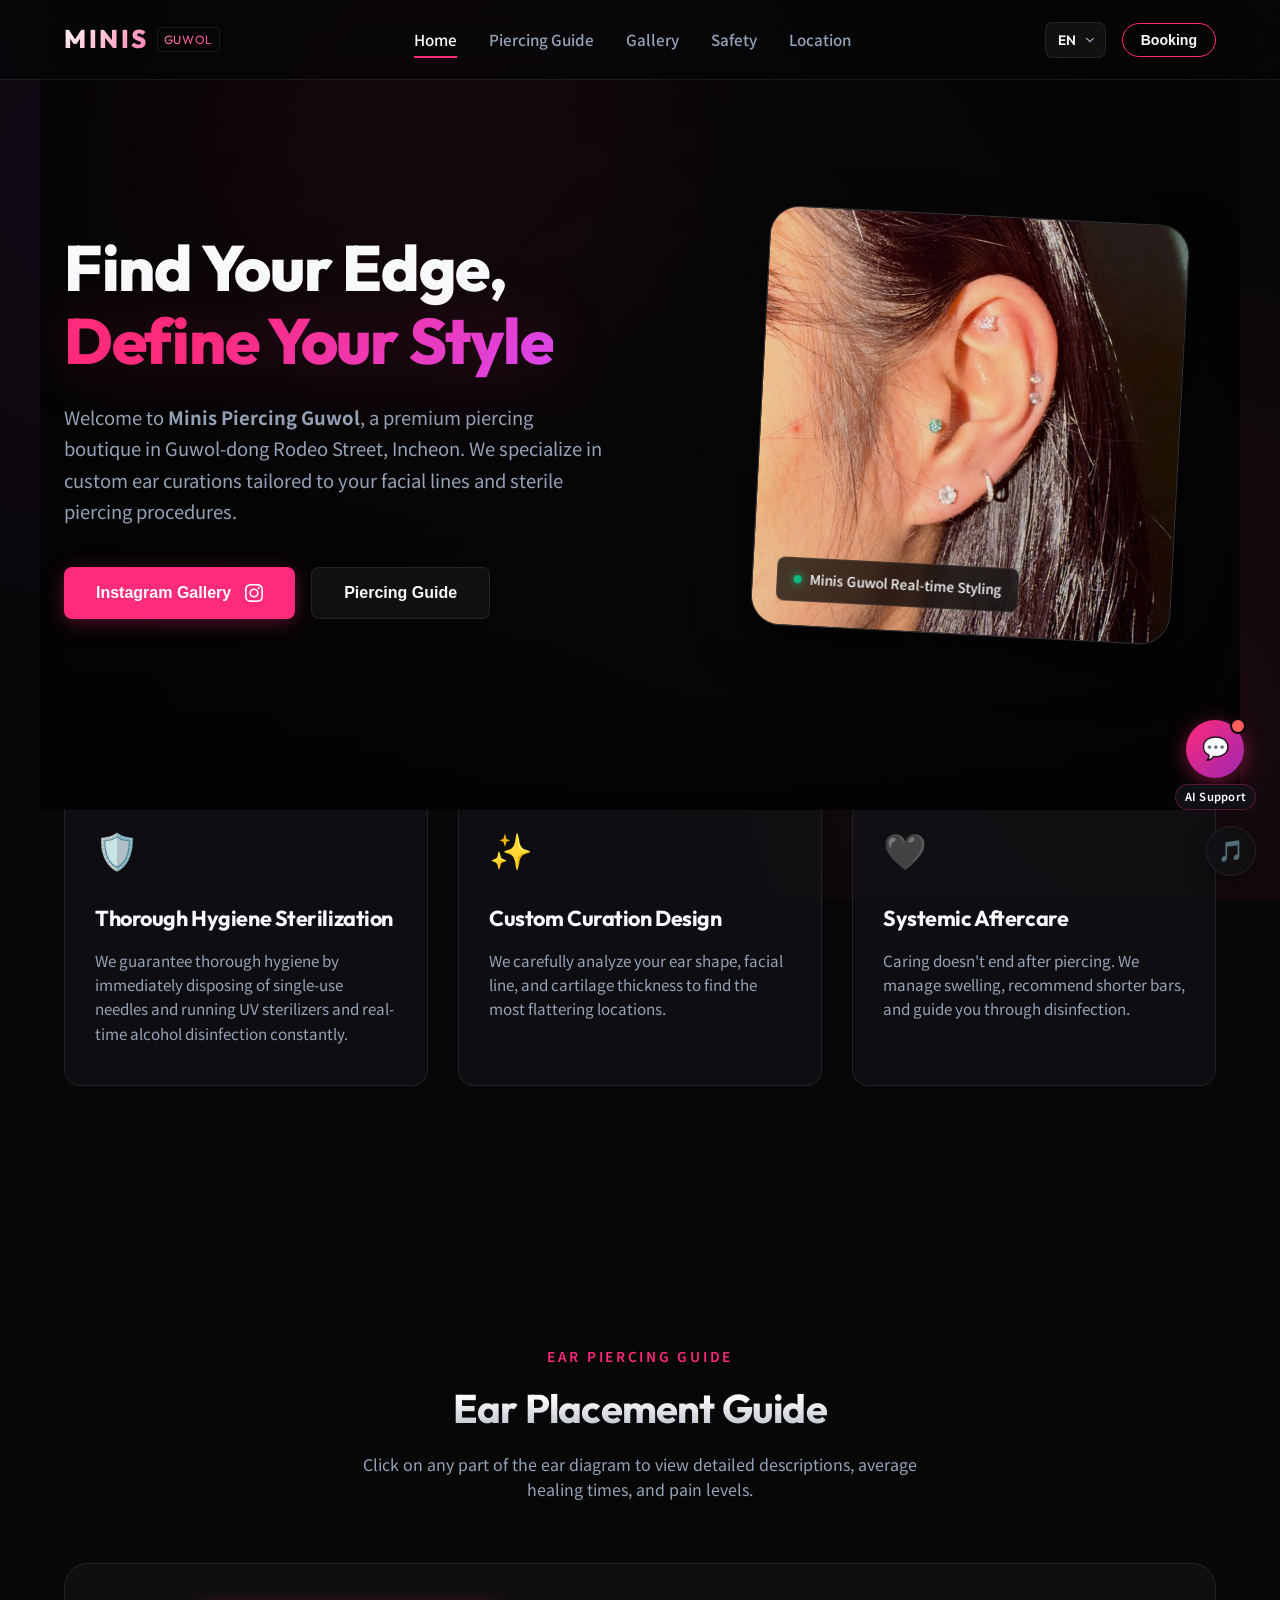
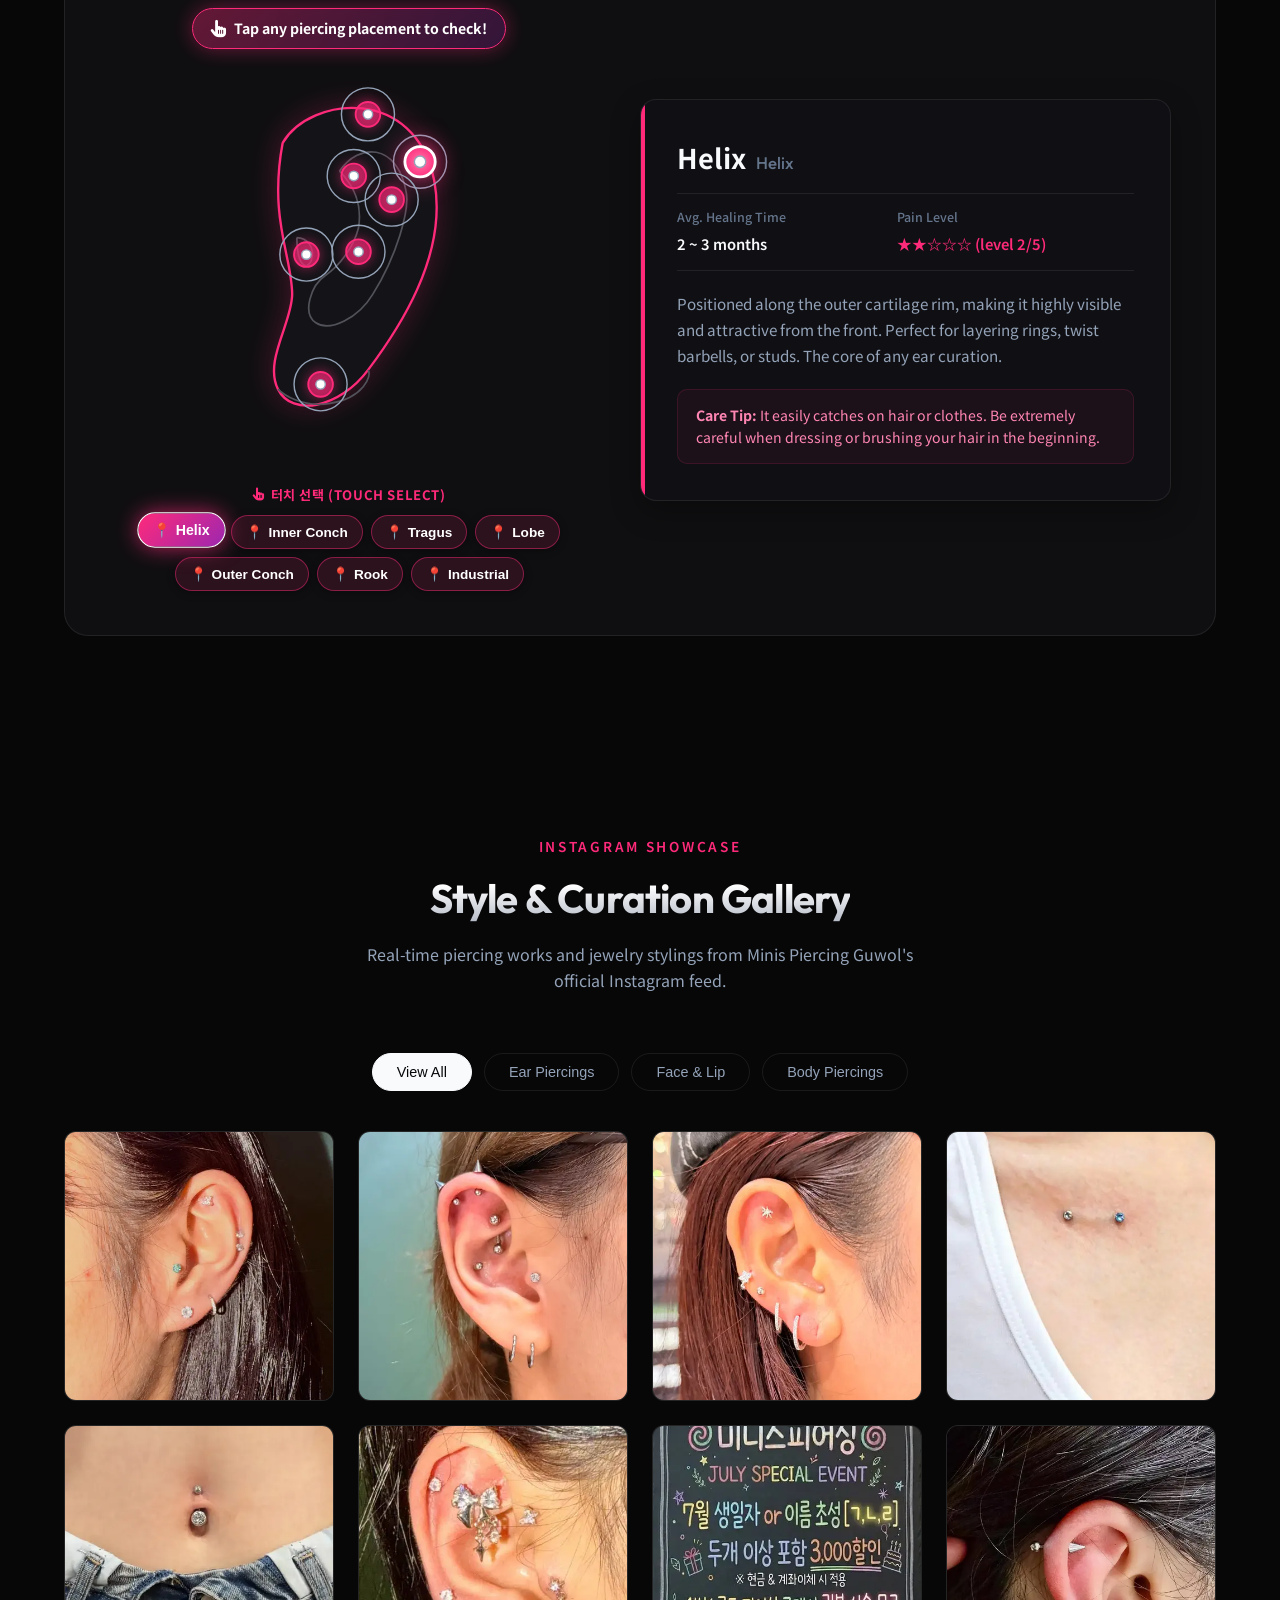
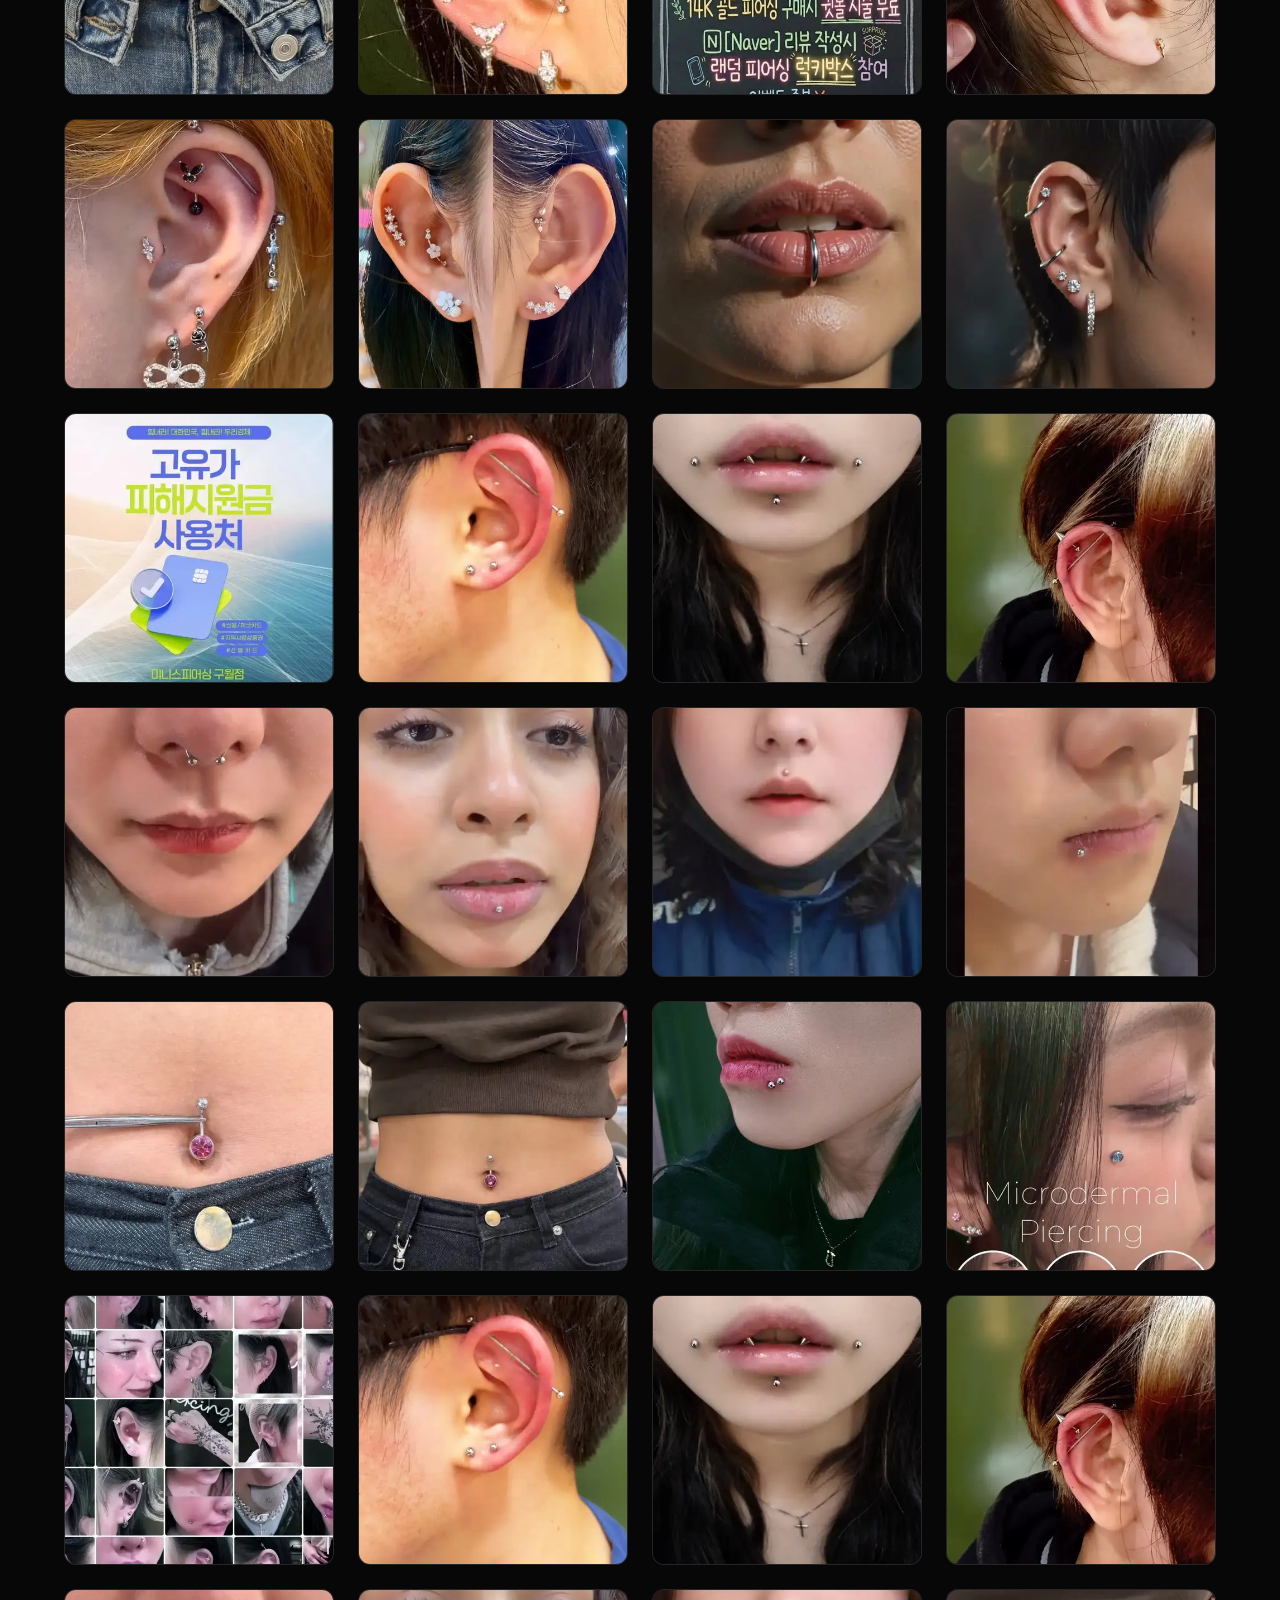
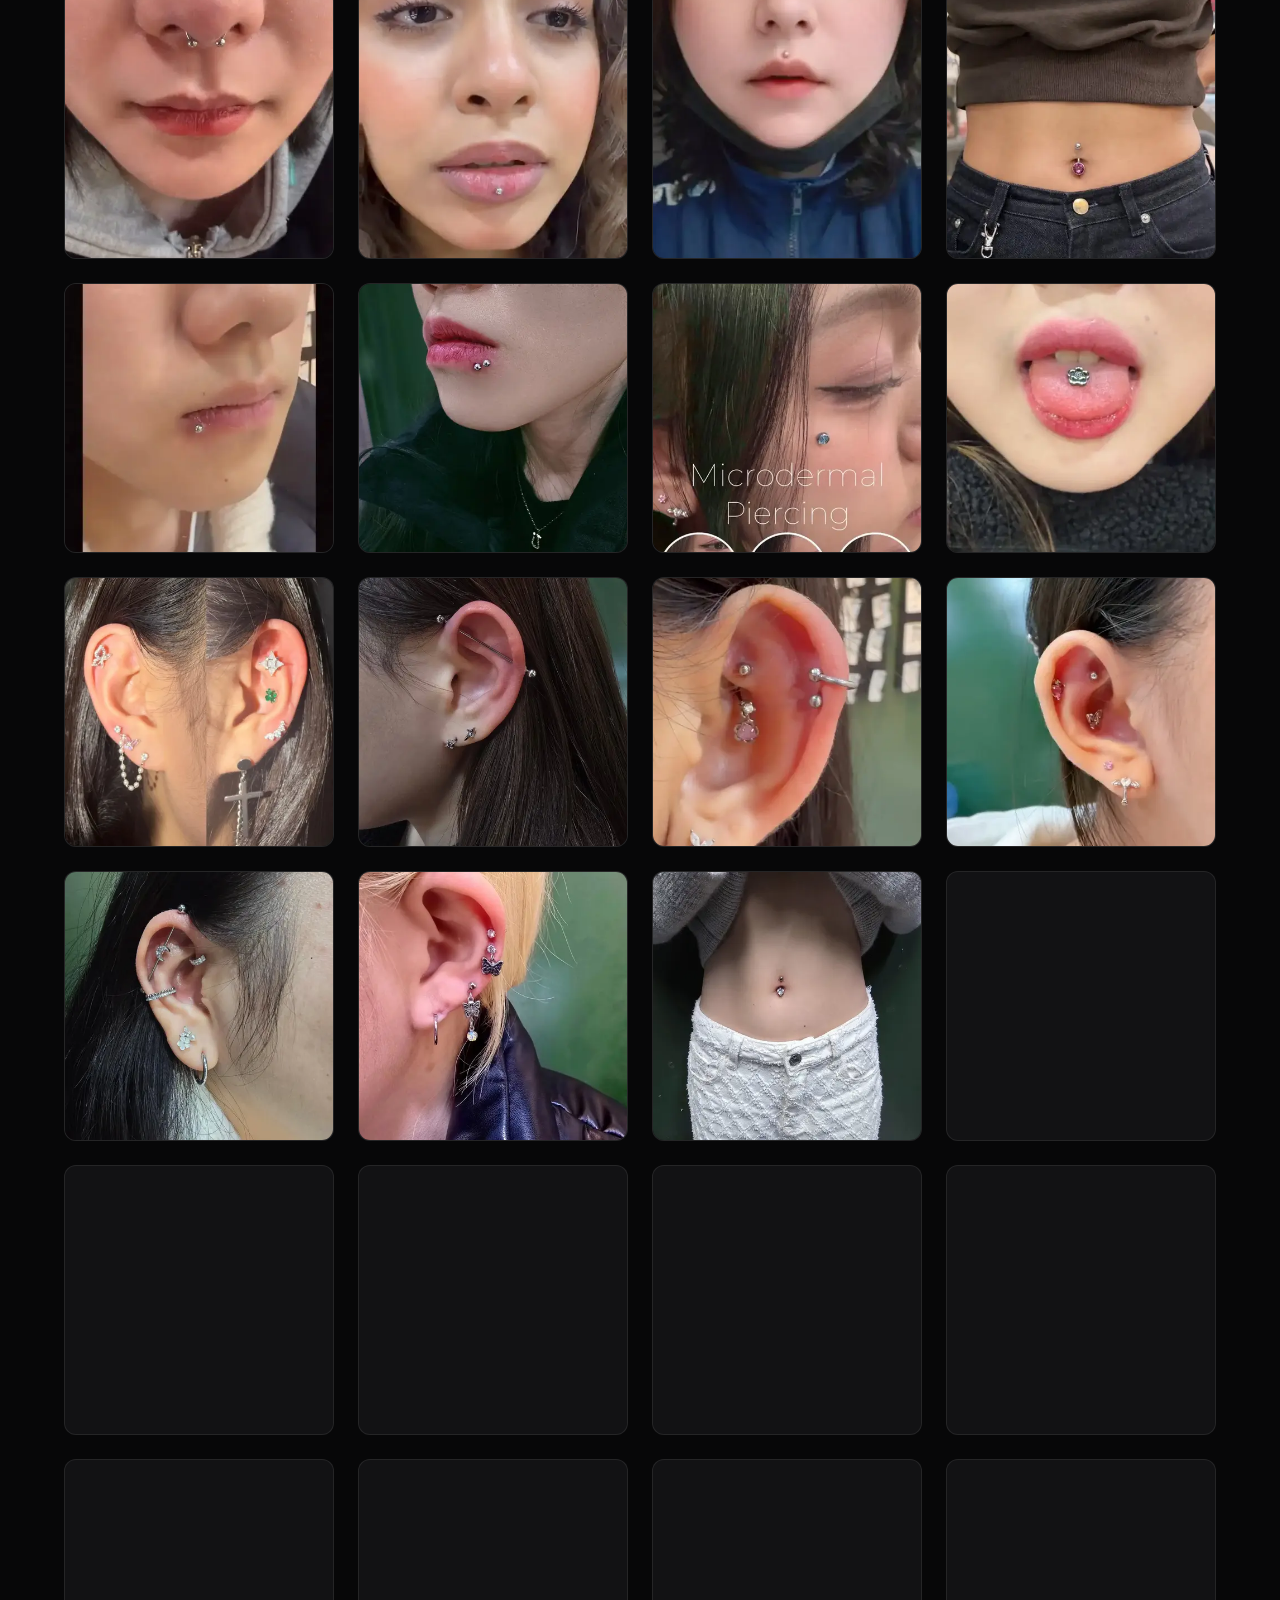
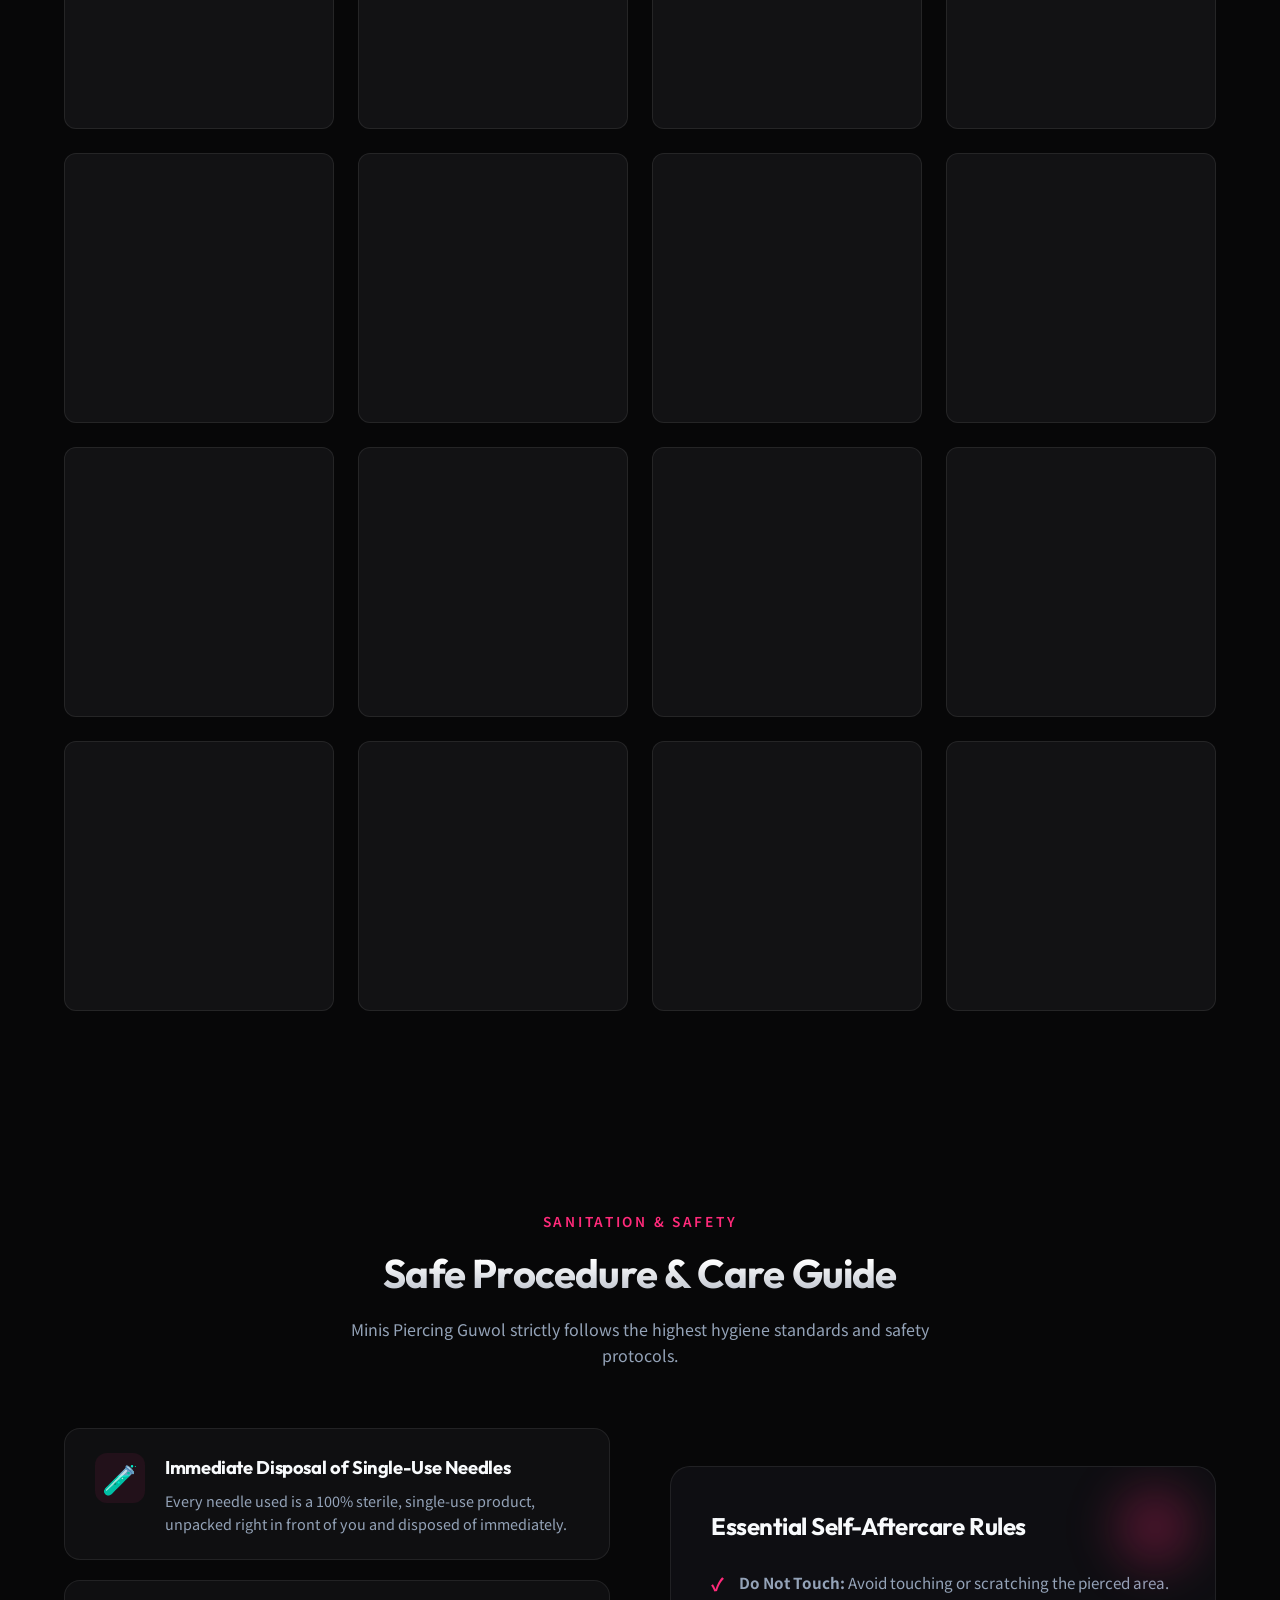
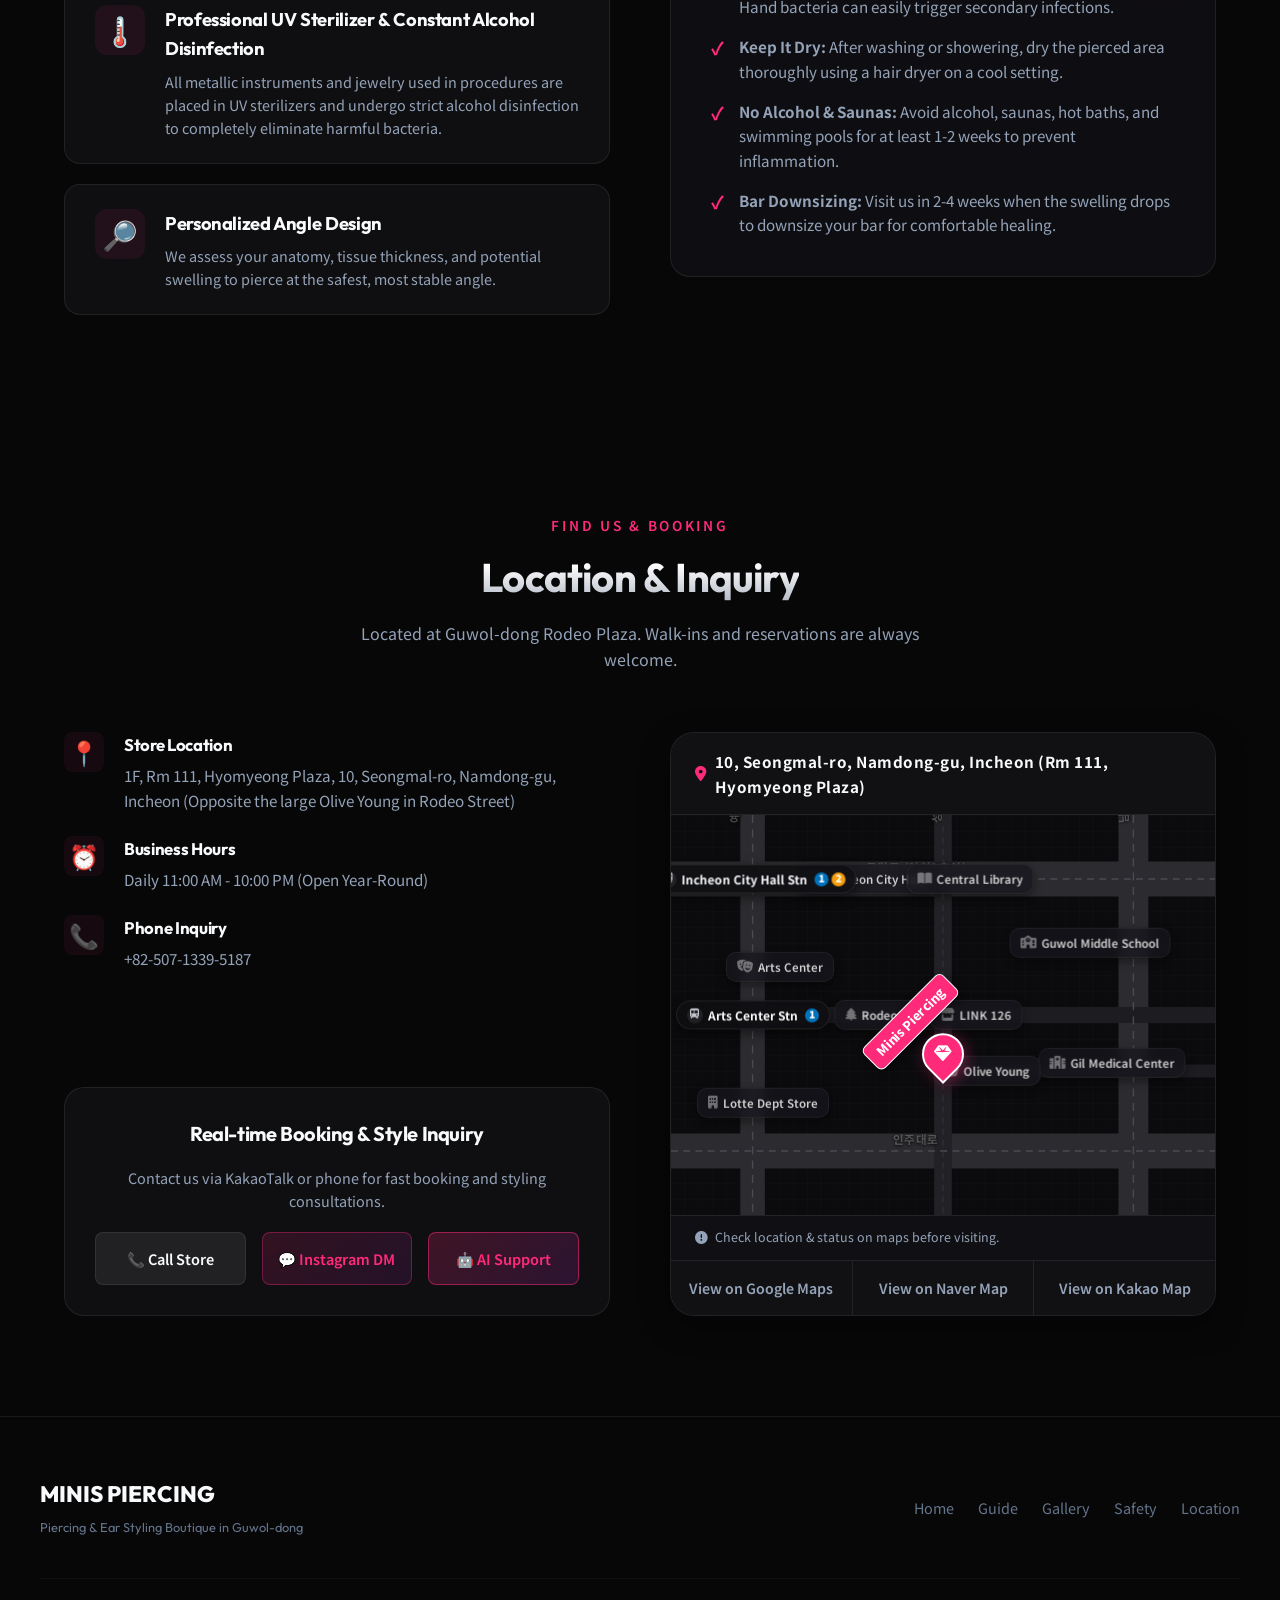
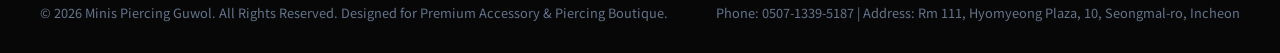
==== commit 9d736502: "fix: prevent nav-btn wrapping on iPhone and optimize mobile header spacing" ====
--- a/index.html
+++ b/index.html
@@ -42,7 +42,7 @@
   <meta name="twitter:description" content="인천 구월동 피어싱 전문점 미니스 피어싱 구월점. 철저한 위생 소독(UV 소독 및 알코올 소독), 맞춤형 귀테리어 디자인, 배꼽·입술·더멀 바디 피어싱 시술 포트폴리오 안내.">
   <meta name="twitter:image" content="https://minisguwall.shop/images/post_13.webp">
 
-  <link rel="stylesheet" href="style.css?v=20260815_2">
+  <link rel="stylesheet" href="style.css?v=20260815_3">
 
   <!-- JSON-LD Structured Data (LocalBusiness) for Search Engines -->
   <script type="application/ld+json">
@@ -721,6 +721,6 @@
   <!-- Scripts -->
   <script src="posts_data.js" defer></script>
   <script src="translations.js" defer></script>
-  <script src="app.js?v=20260815_2" defer></script>
+  <script src="app.js?v=20260815_3" defer></script>
 </body>
 </html>
--- a/style.css
+++ b/style.css
@@ -170,10 +170,15 @@
   border: 1px solid var(--accent-pink);
   padding: 8px 18px;
   border-radius: 30px;
-  font-weight: 500;
-  font-size: 0.9rem;
+  font-weight: 600;
+  font-size: 0.88rem;
   cursor: pointer;
   transition: var(--transition-smooth);
+  white-space: nowrap;
+  flex-shrink: 0;
+  display: inline-flex;
+  align-items: center;
+  justify-content: center;
 }
 
 .nav-btn:hover {
@@ -1806,6 +1811,40 @@
 }
 
 @media (max-width: 768px) {
+  .nav-container {
+    padding: 0 12px;
+  }
+
+  .logo {
+    font-size: 1.25rem;
+    gap: 4px;
+  }
+
+  .logo span {
+    font-size: 0.65rem;
+    padding: 1px 4px;
+  }
+
+  .header-right {
+    gap: 6px;
+    flex-shrink: 0;
+  }
+
+  .lang-select {
+    padding: 6px 20px 6px 7px;
+    font-size: 0.76rem;
+  }
+
+  .nav-btn {
+    padding: 6px 11px;
+    font-size: 0.78rem;
+    white-space: nowrap;
+    border-radius: 20px;
+  }
+
+  .hamburger {
+    margin-left: 2px;
+  }
   section {
     padding: 60px 16px;
   }
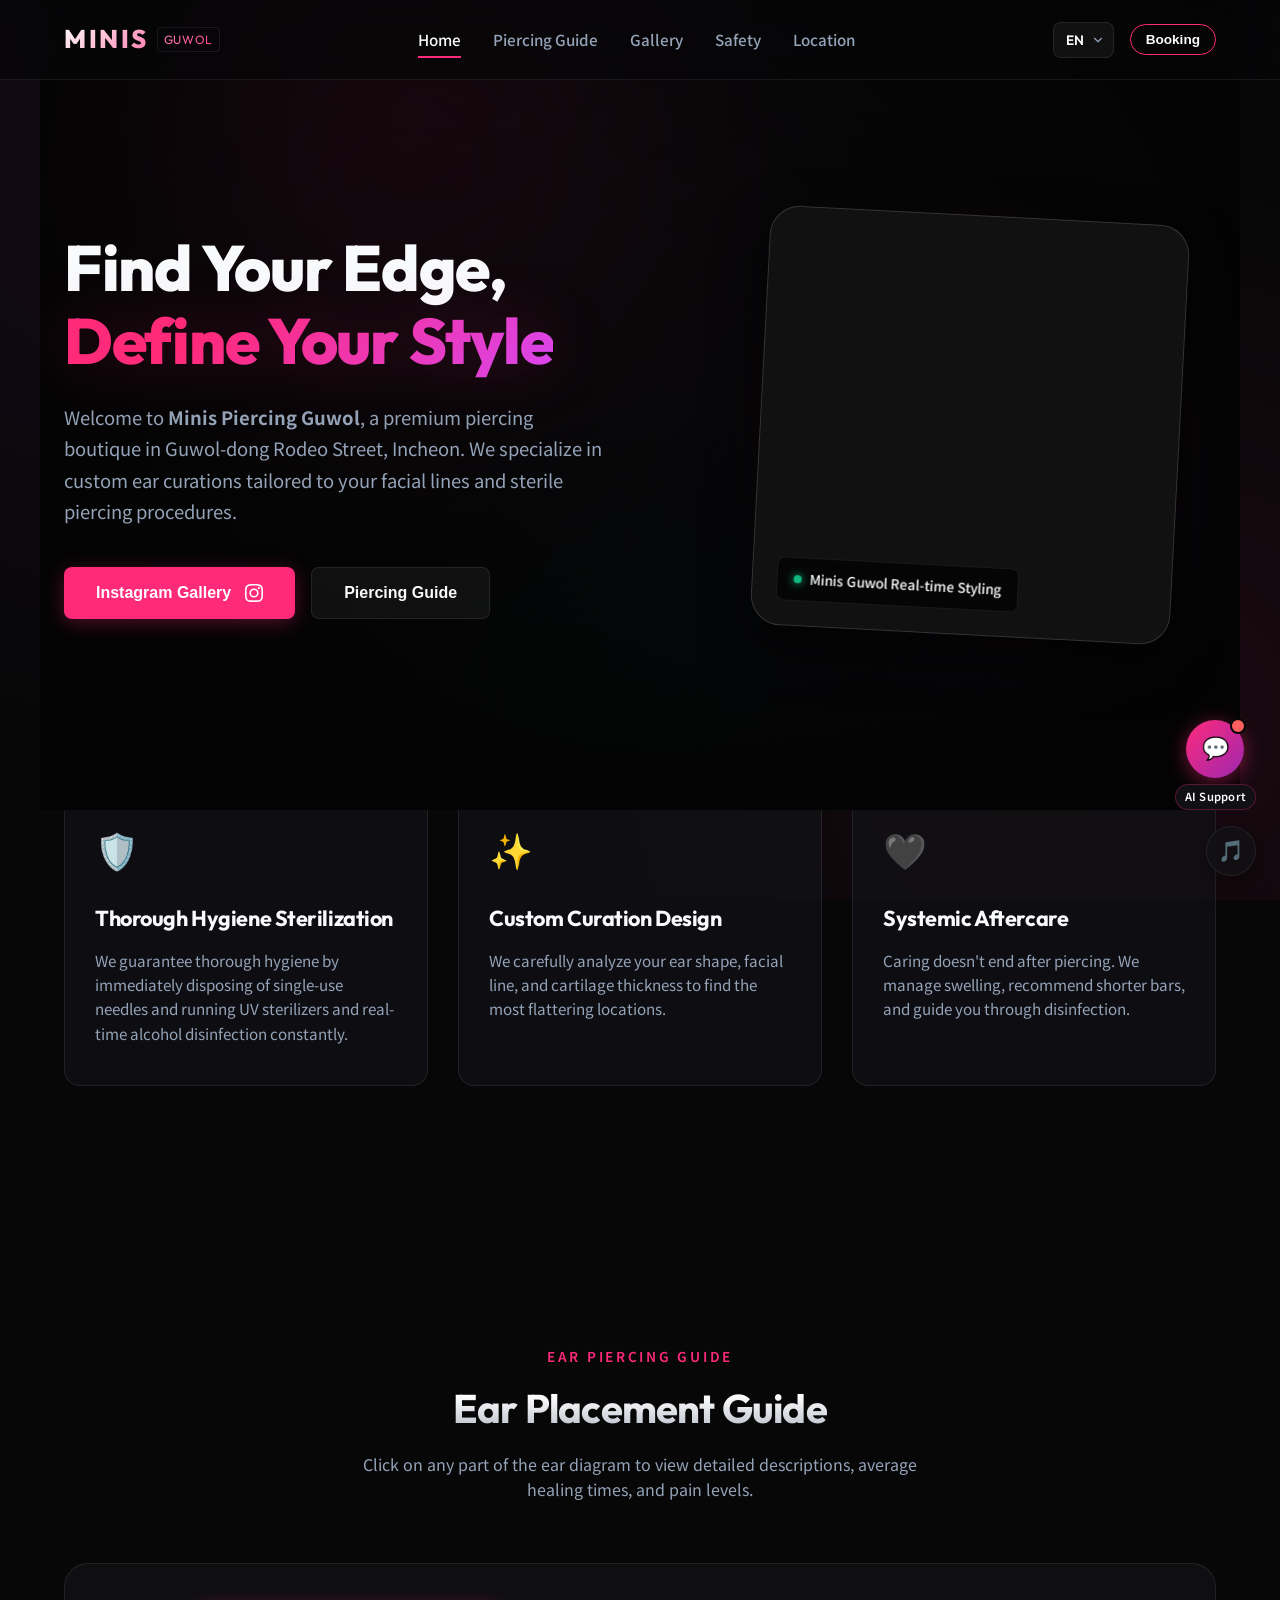
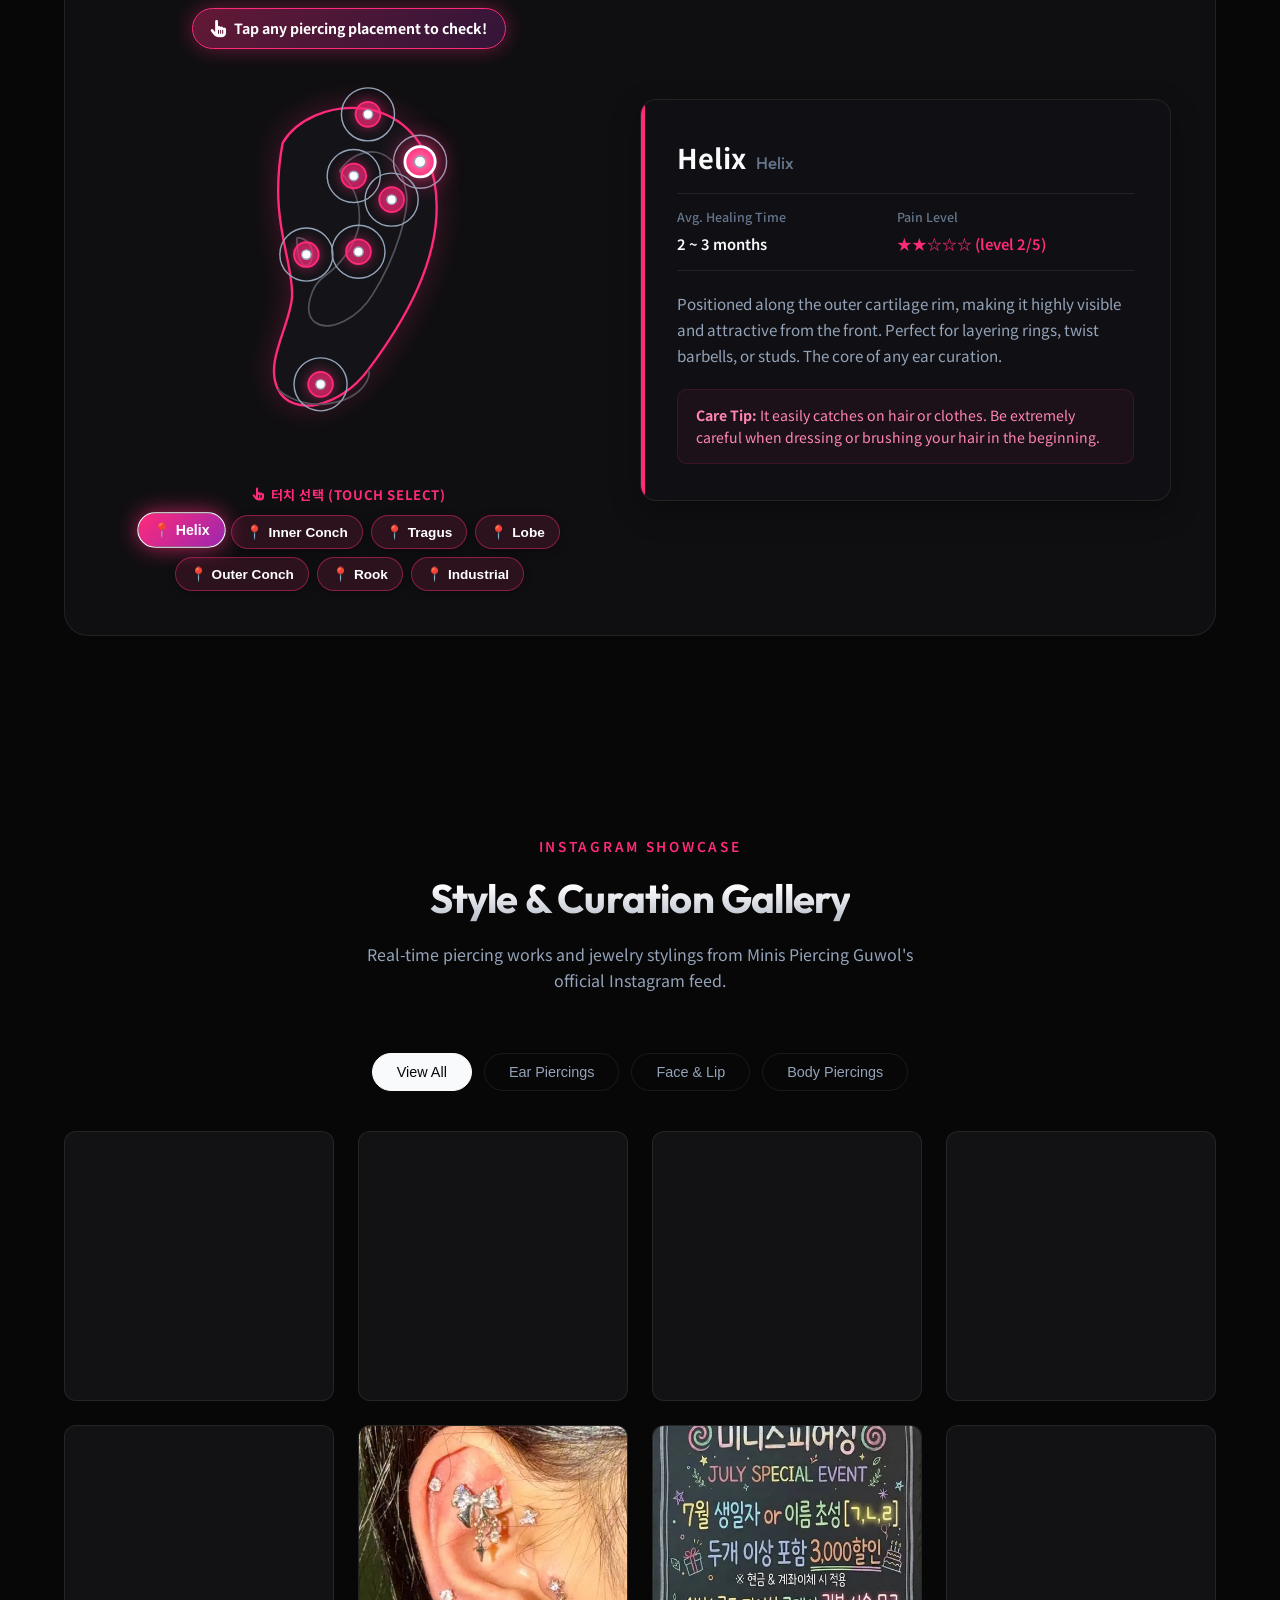
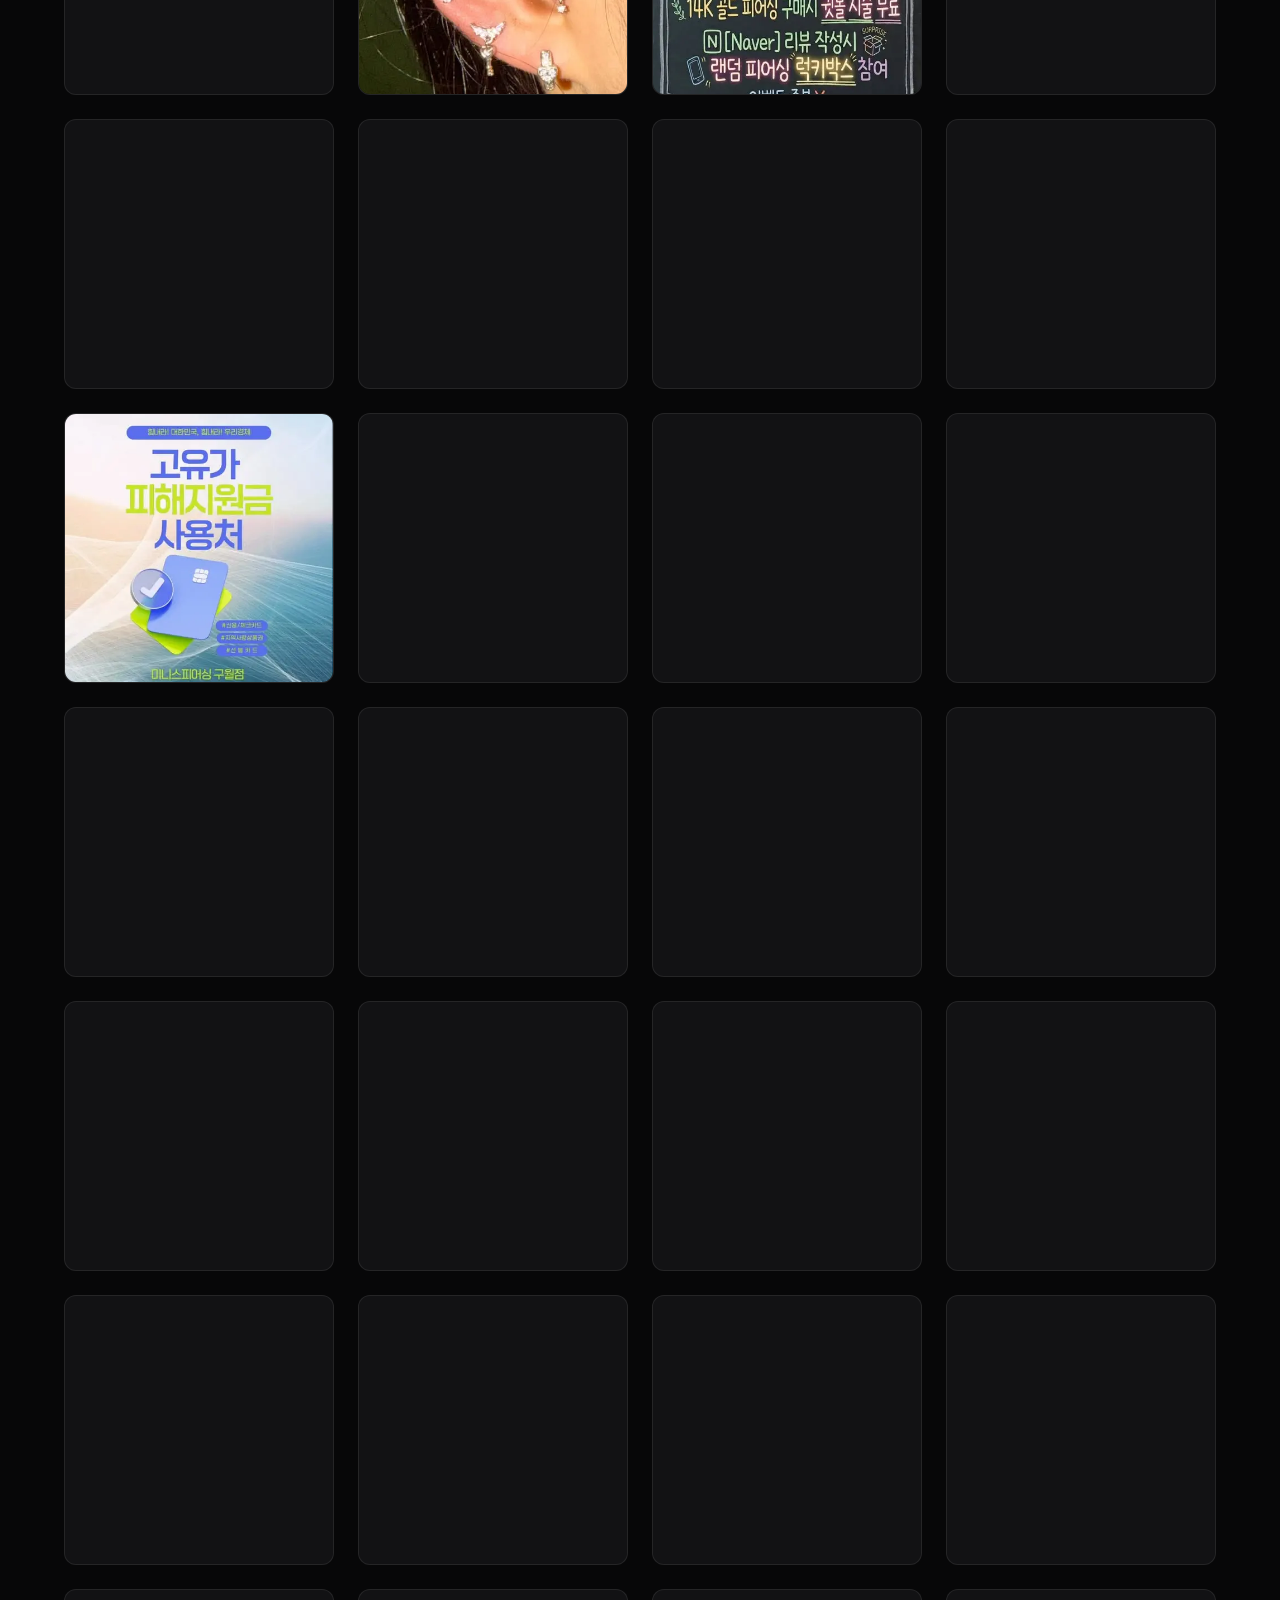
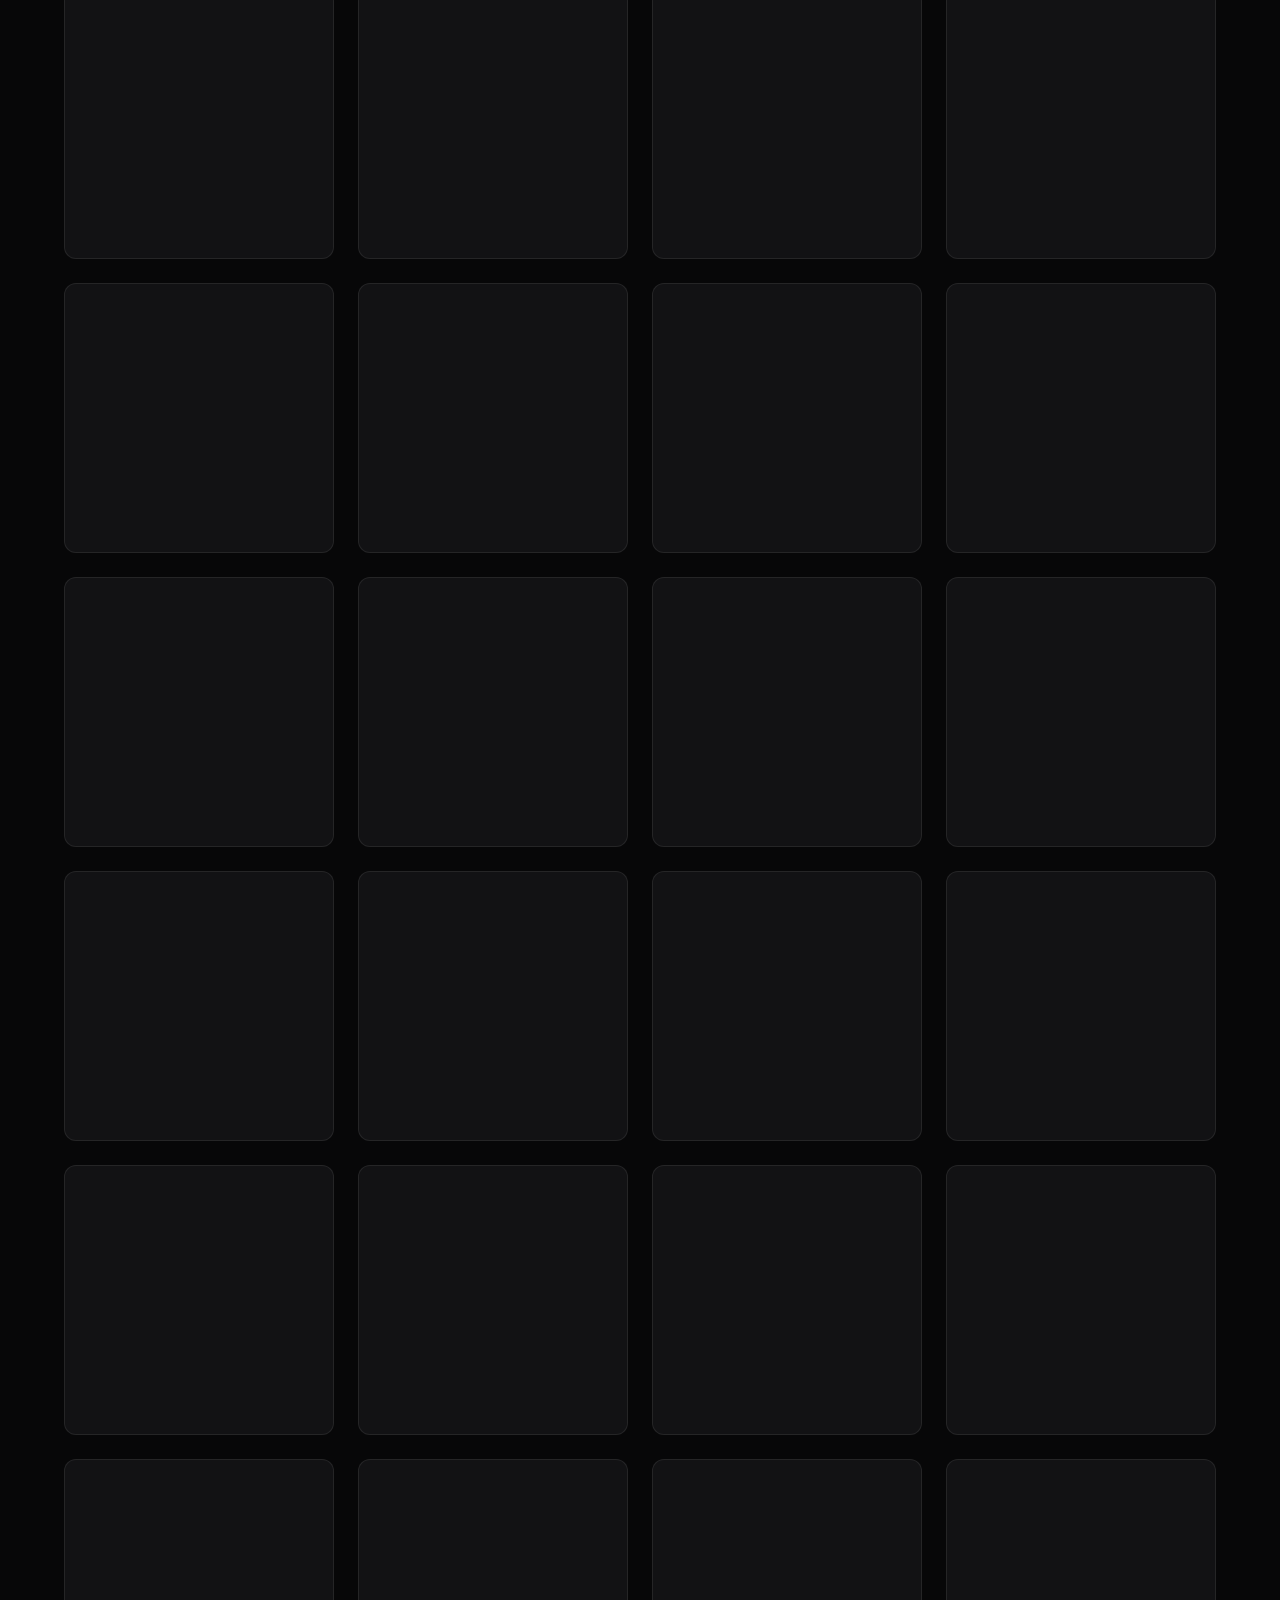
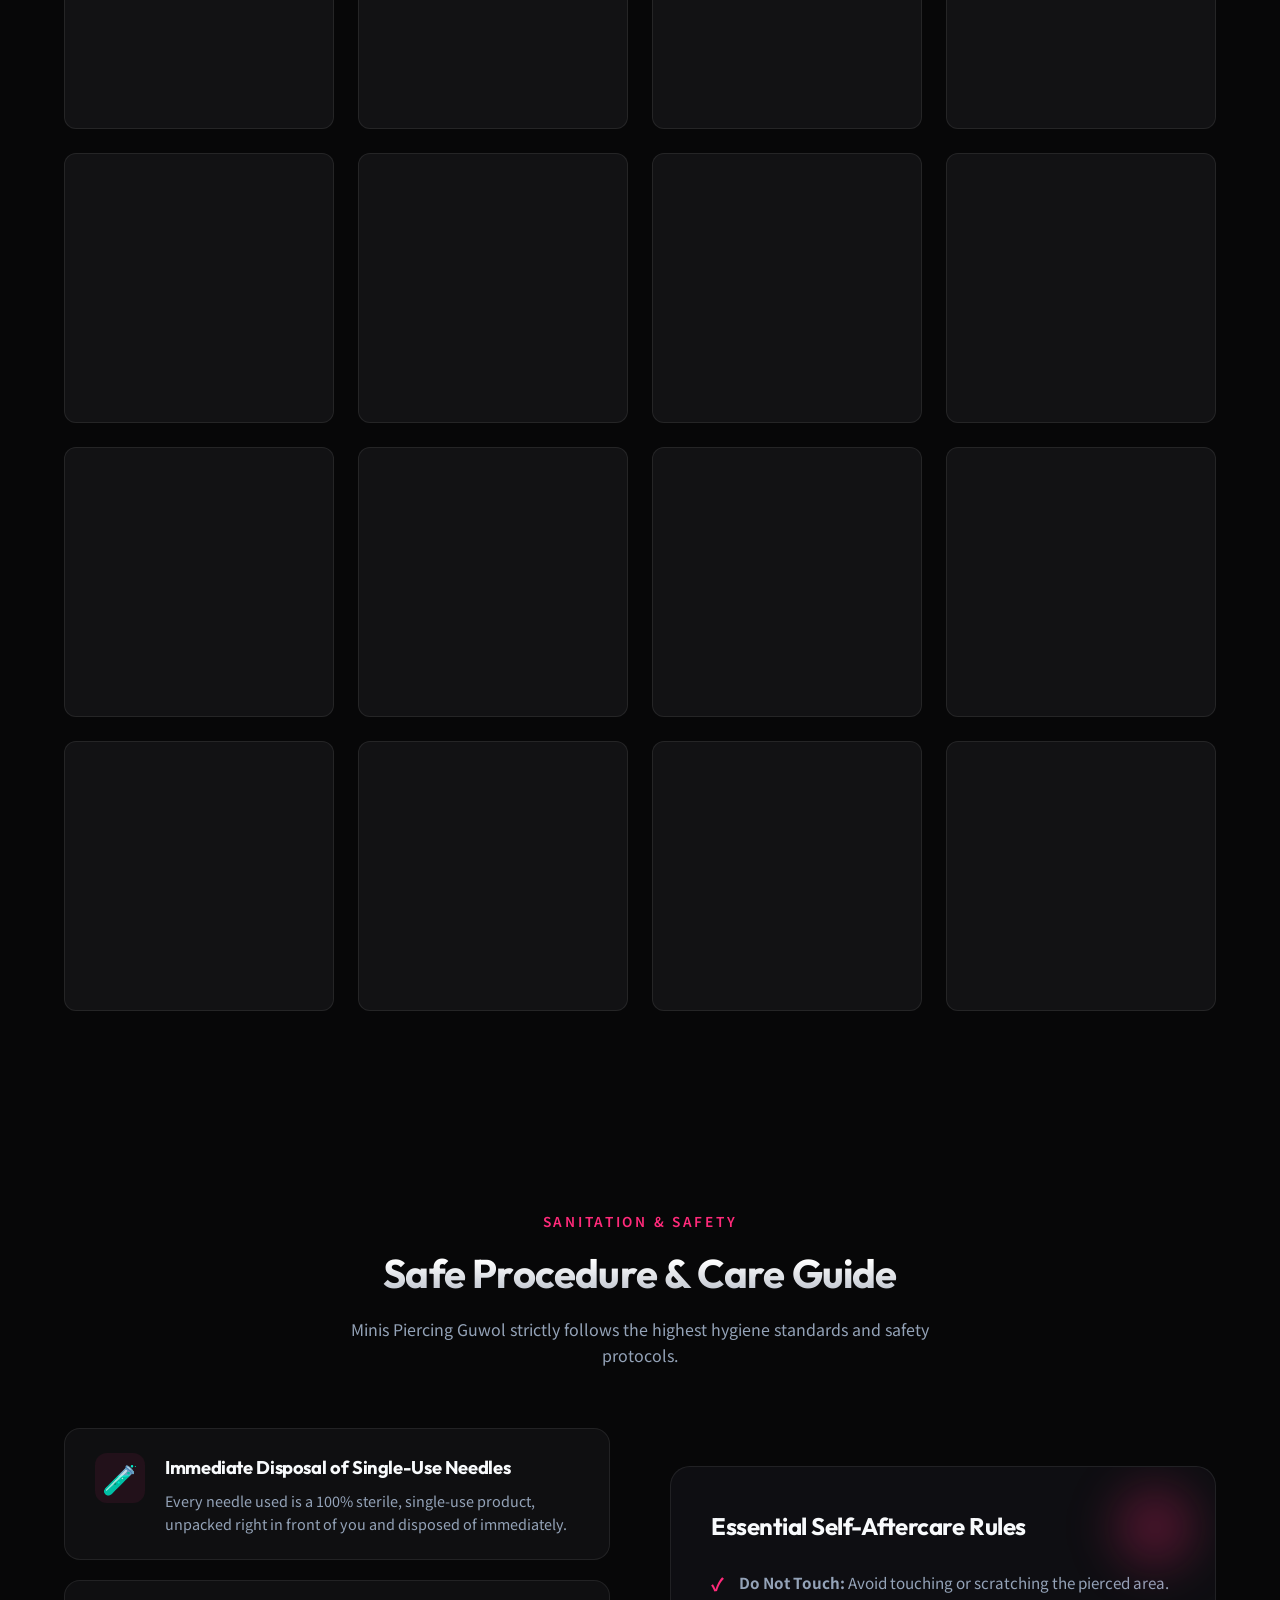
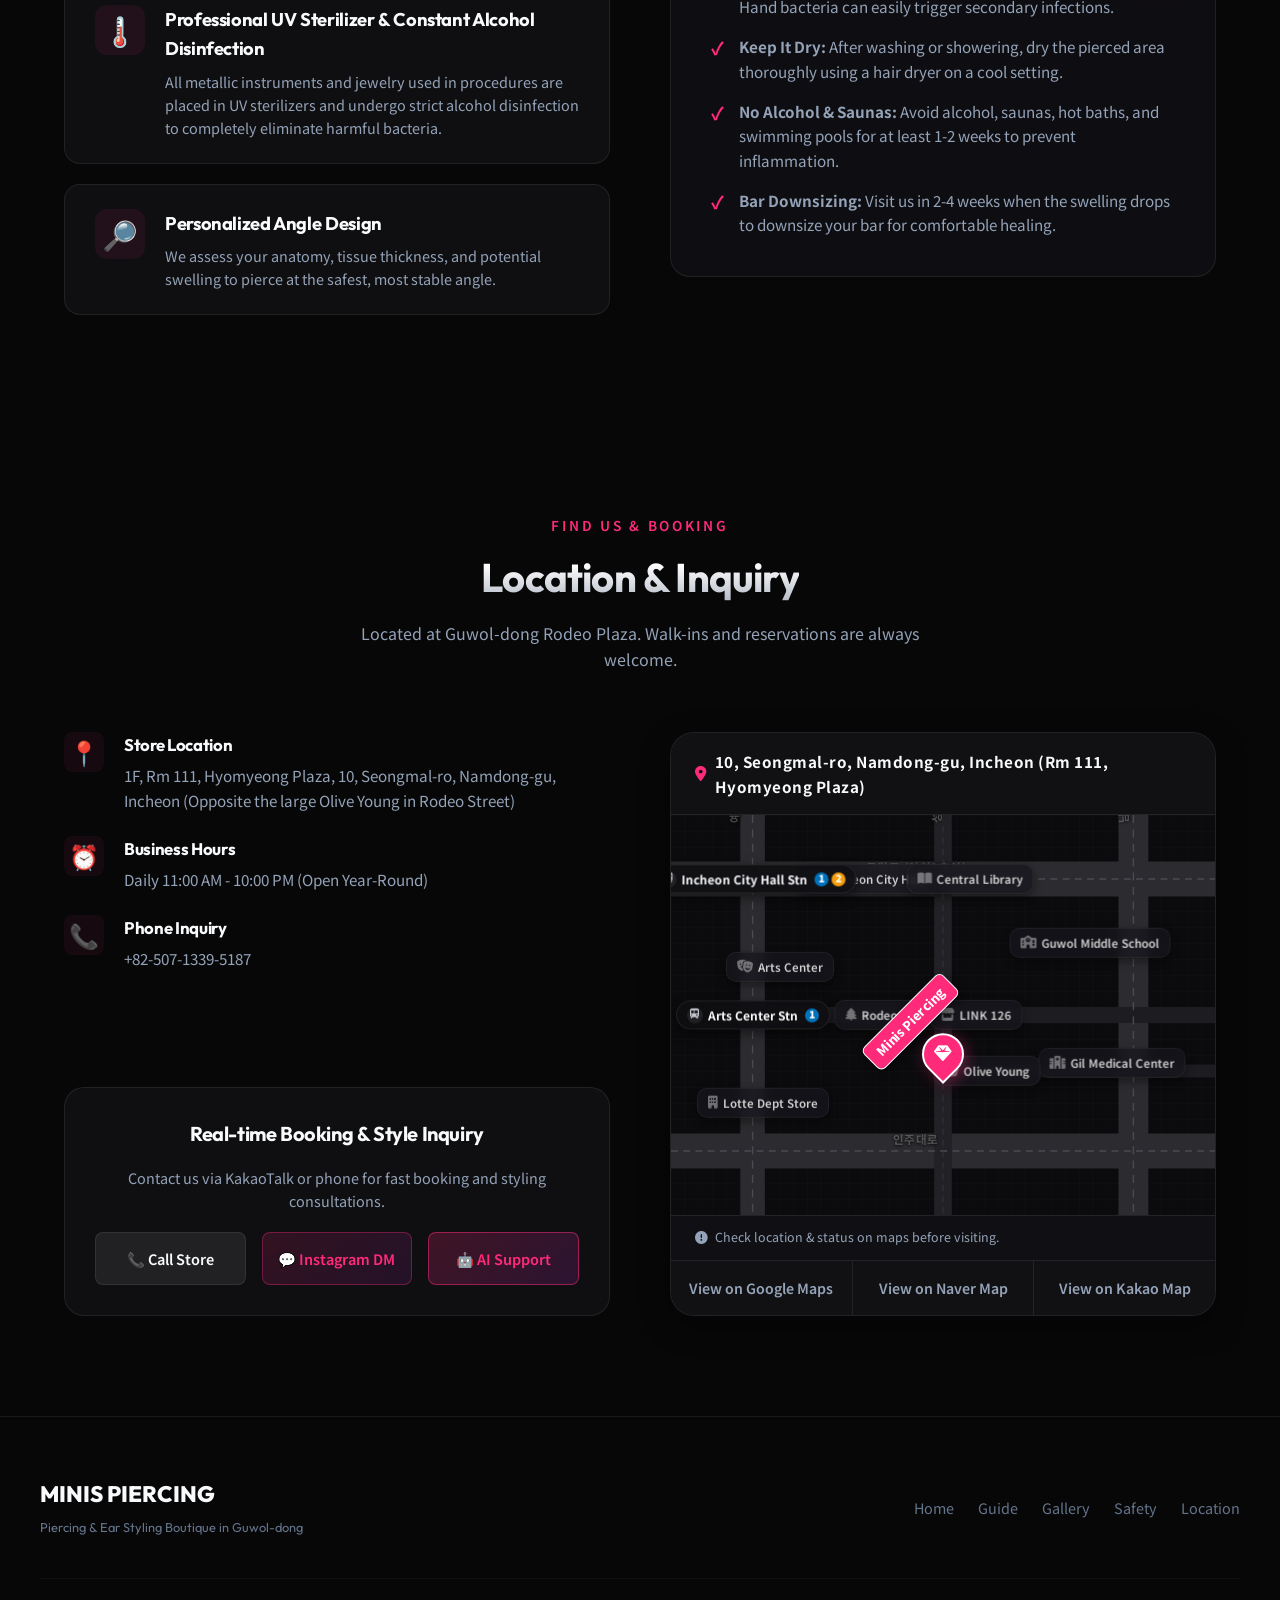
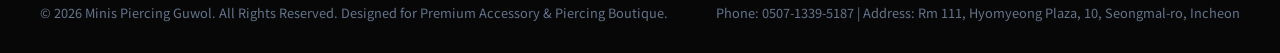
==== commit 88f71018: "fix: enforce single-line 예약·문의 in header with white-space nowrap and clean middle dot formatting" ====
--- a/index.html
+++ b/index.html
@@ -42,7 +42,7 @@
   <meta name="twitter:description" content="인천 구월동 피어싱 전문점 미니스 피어싱 구월점. 철저한 위생 소독(UV 소독 및 알코올 소독), 맞춤형 귀테리어 디자인, 배꼽·입술·더멀 바디 피어싱 시술 포트폴리오 안내.">
   <meta name="twitter:image" content="https://minisguwall.shop/images/post_13.webp">
 
-  <link rel="stylesheet" href="style.css?v=20260815_3">
+  <link rel="stylesheet" href="style.css?v=20260815_4">
 
   <!-- JSON-LD Structured Data (LocalBusiness) for Search Engines -->
   <script type="application/ld+json">
@@ -115,7 +115,7 @@
           </select>
         </div>
 
-        <button class="nav-btn" data-i18n="nav_booking_btn" onclick="document.getElementById('location').scrollIntoView();">예약 / 문의</button>
+        <button class="nav-btn" data-i18n="nav_booking_btn" onclick="document.getElementById('location').scrollIntoView();">예약·문의</button>
       </div>
       
       <button class="hamburger" aria-label="Toggle Navigation">
@@ -721,6 +721,6 @@
   <!-- Scripts -->
   <script src="posts_data.js" defer></script>
   <script src="translations.js" defer></script>
-  <script src="app.js?v=20260815_3" defer></script>
+  <script src="app.js?v=20260815_4" defer></script>
 </body>
 </html>
--- a/style.css
+++ b/style.css
@@ -168,17 +168,19 @@
   background: transparent;
   color: var(--text-main);
   border: 1px solid var(--accent-pink);
-  padding: 8px 18px;
+  padding: 7px 15px;
   border-radius: 30px;
-  font-weight: 600;
-  font-size: 0.88rem;
+  font-weight: 700;
+  font-size: 0.85rem;
   cursor: pointer;
   transition: var(--transition-smooth);
-  white-space: nowrap;
-  flex-shrink: 0;
-  display: inline-flex;
+  white-space: nowrap !important;
+  word-break: keep-all !important;
+  flex-shrink: 0 !important;
+  display: inline-flex !important;
   align-items: center;
   justify-content: center;
+  min-width: fit-content;
 }
 
 .nav-btn:hover {
@@ -1836,10 +1838,13 @@
   }
 
   .nav-btn {
-    padding: 6px 11px;
-    font-size: 0.78rem;
-    white-space: nowrap;
-    border-radius: 20px;
+    padding: 5px 11px !important;
+    font-size: 0.78rem !important;
+    white-space: nowrap !important;
+    word-break: keep-all !important;
+    flex-shrink: 0 !important;
+    display: inline-flex !important;
+    border-radius: 20px !important;
   }
 
   .hamburger {
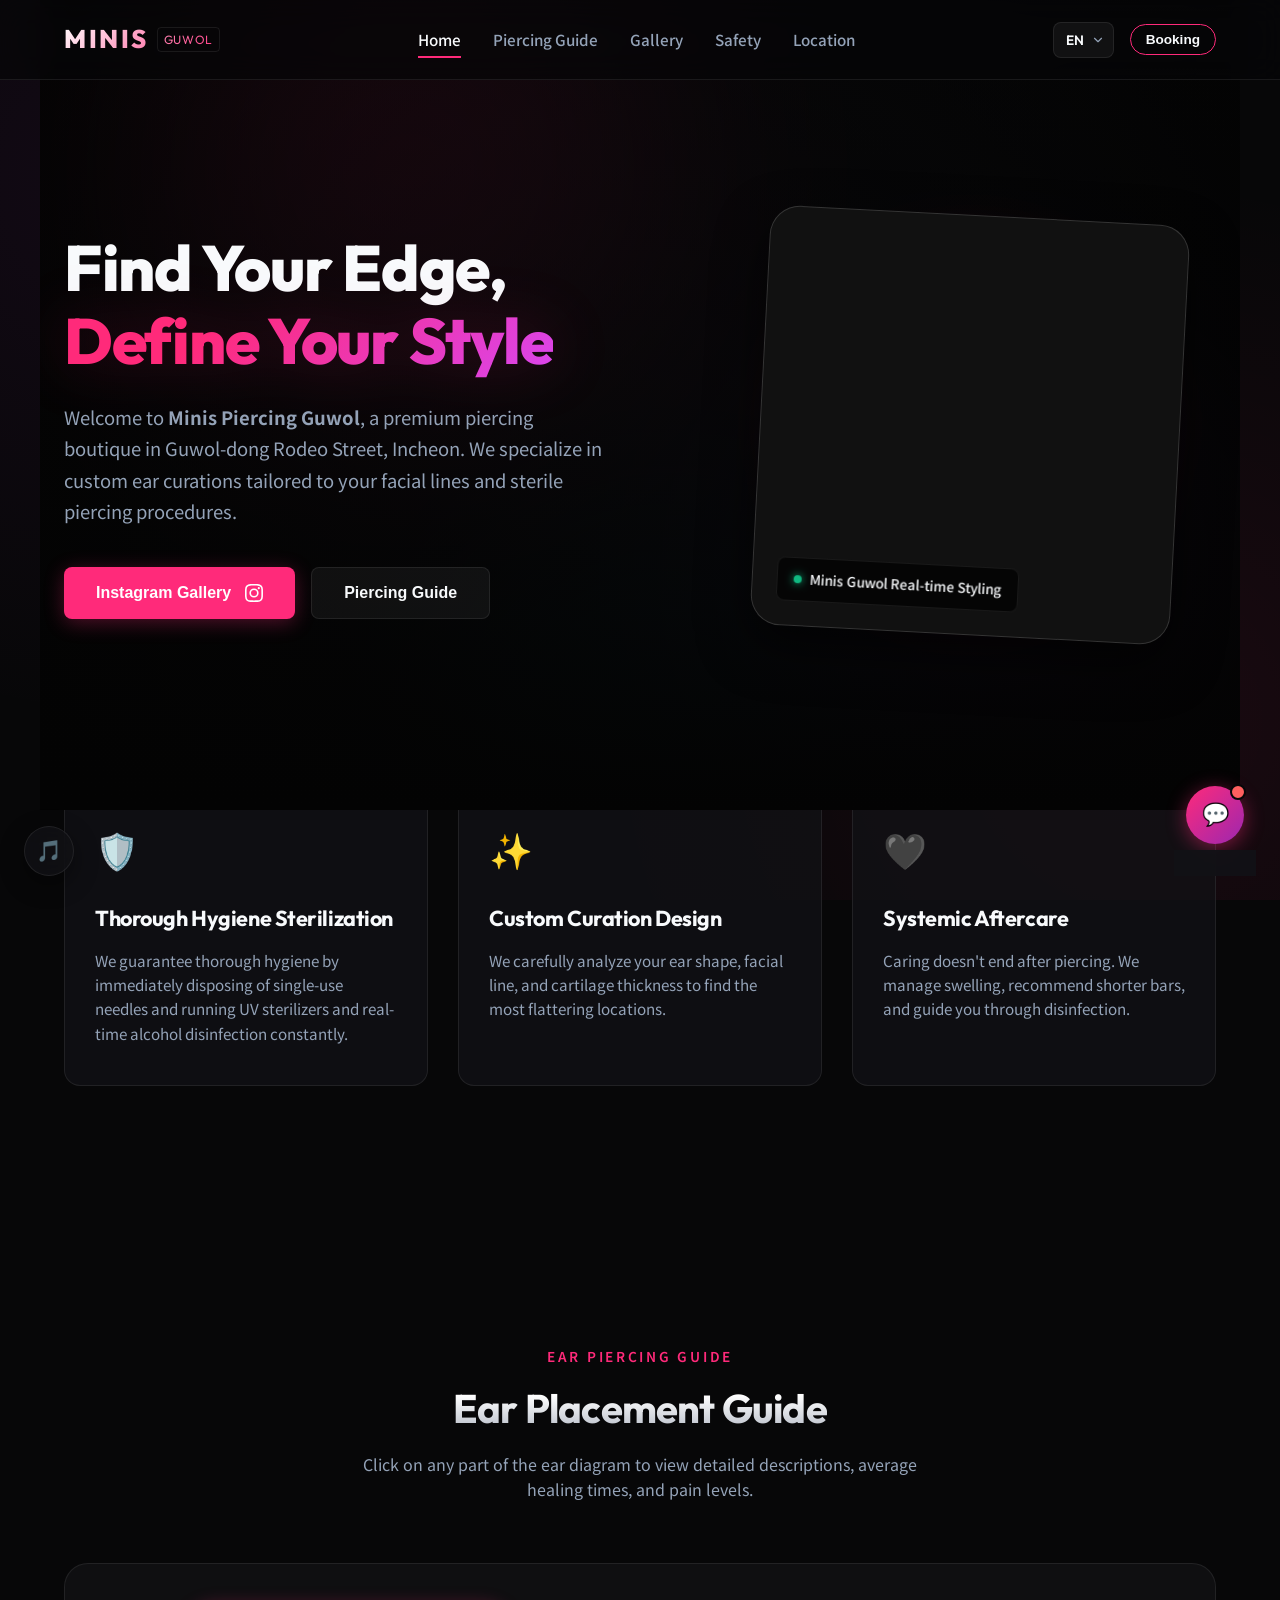
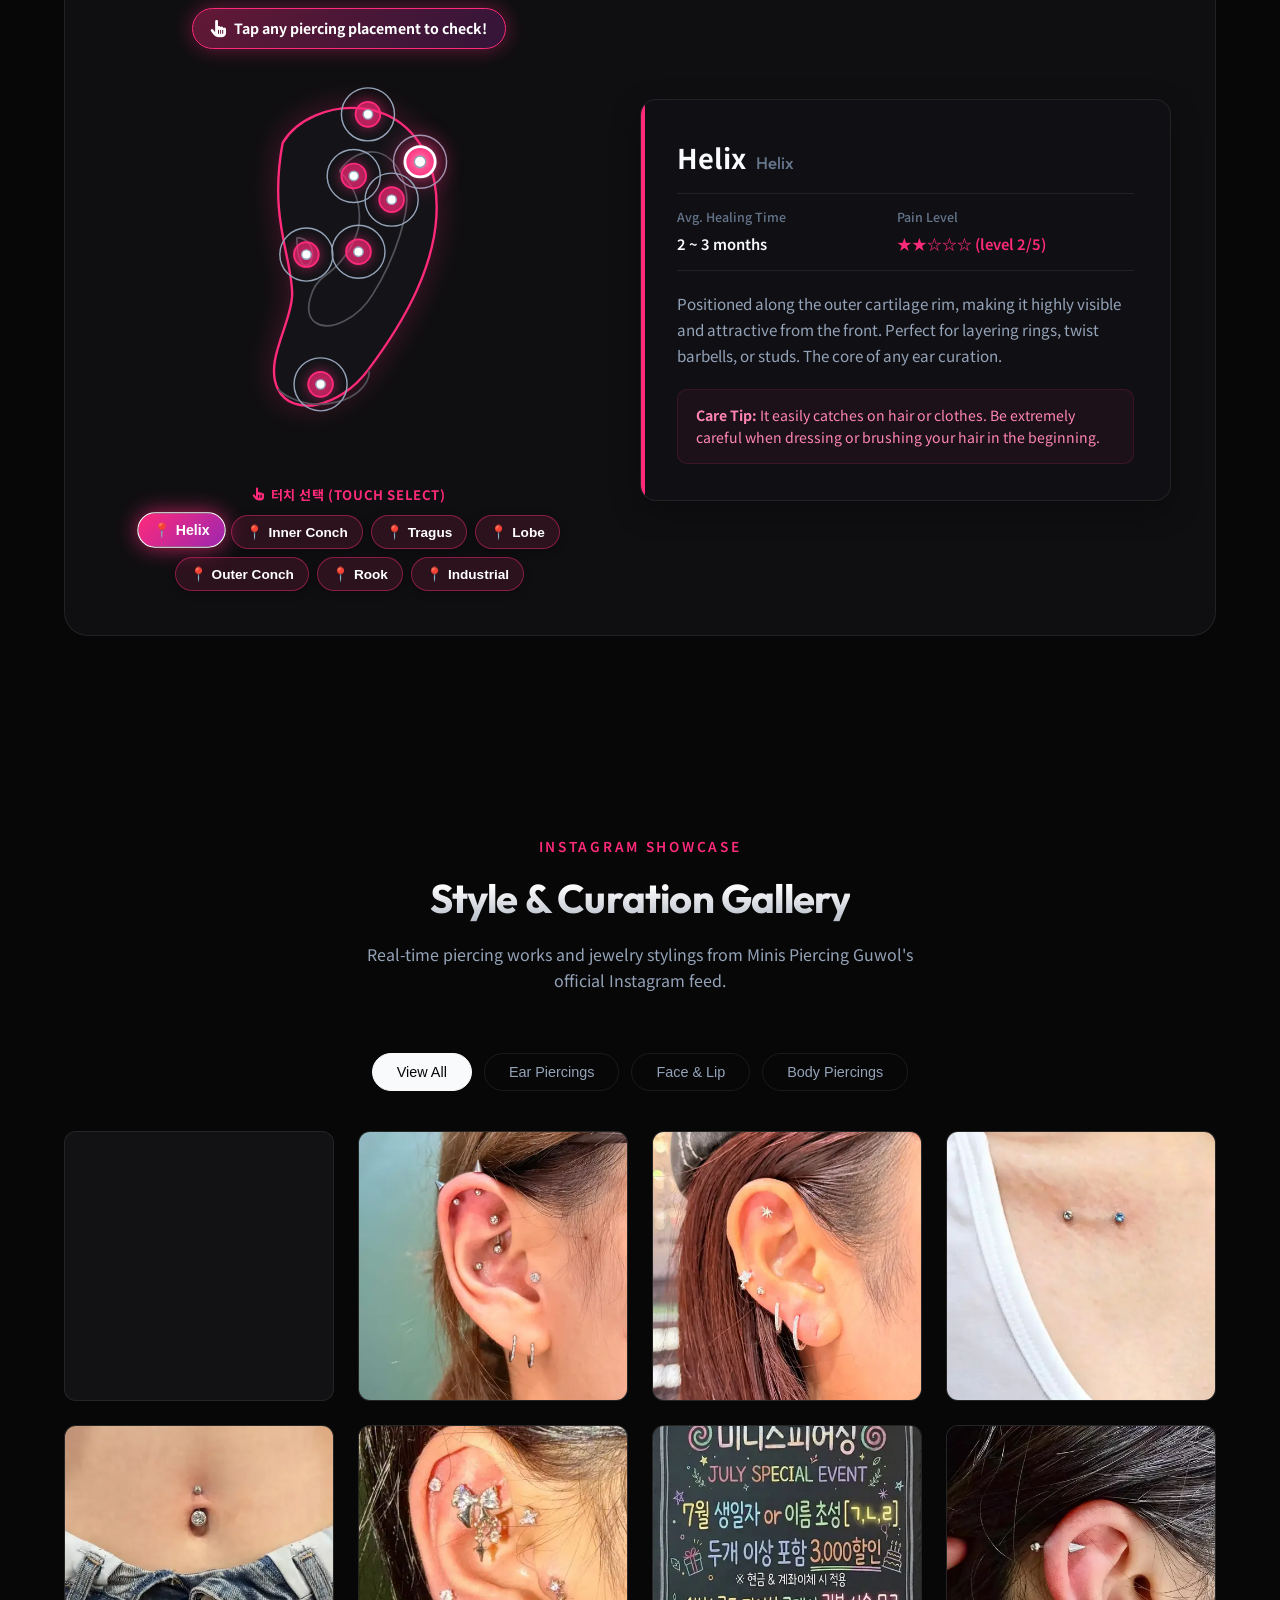
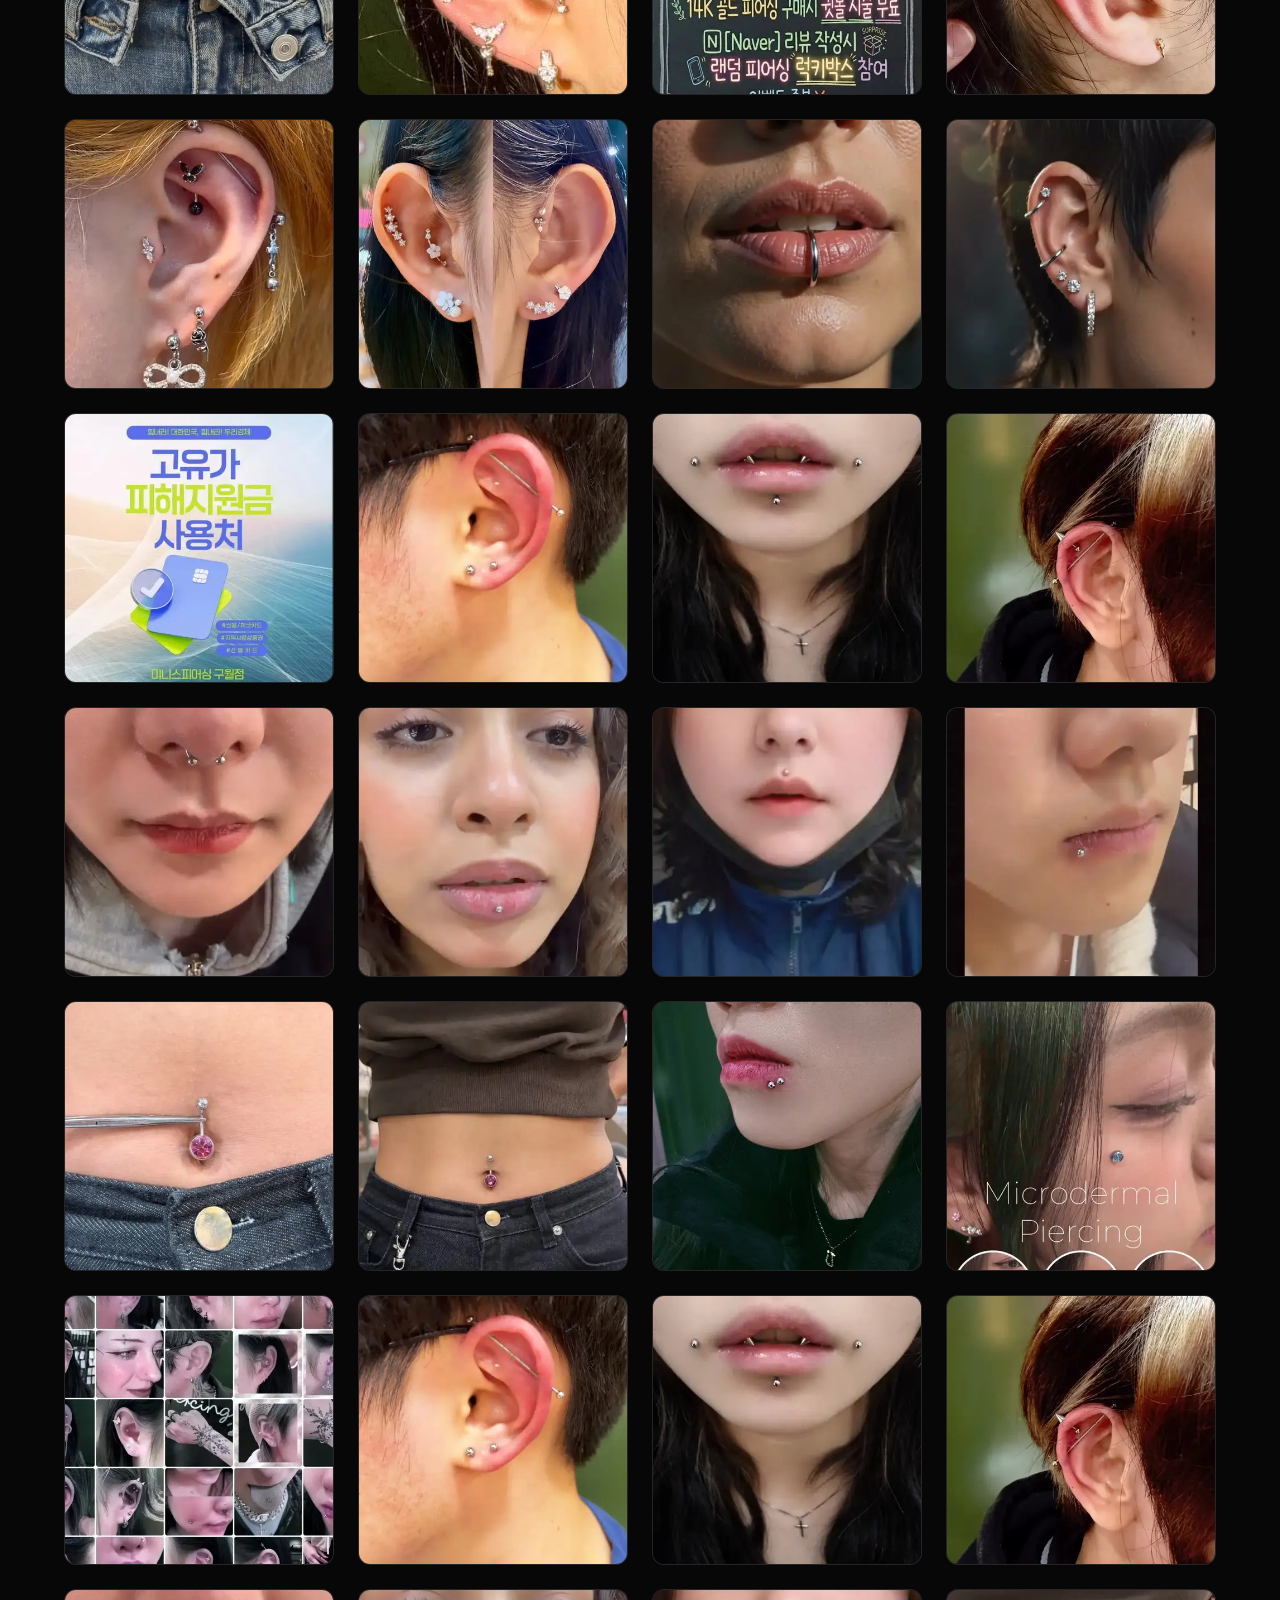
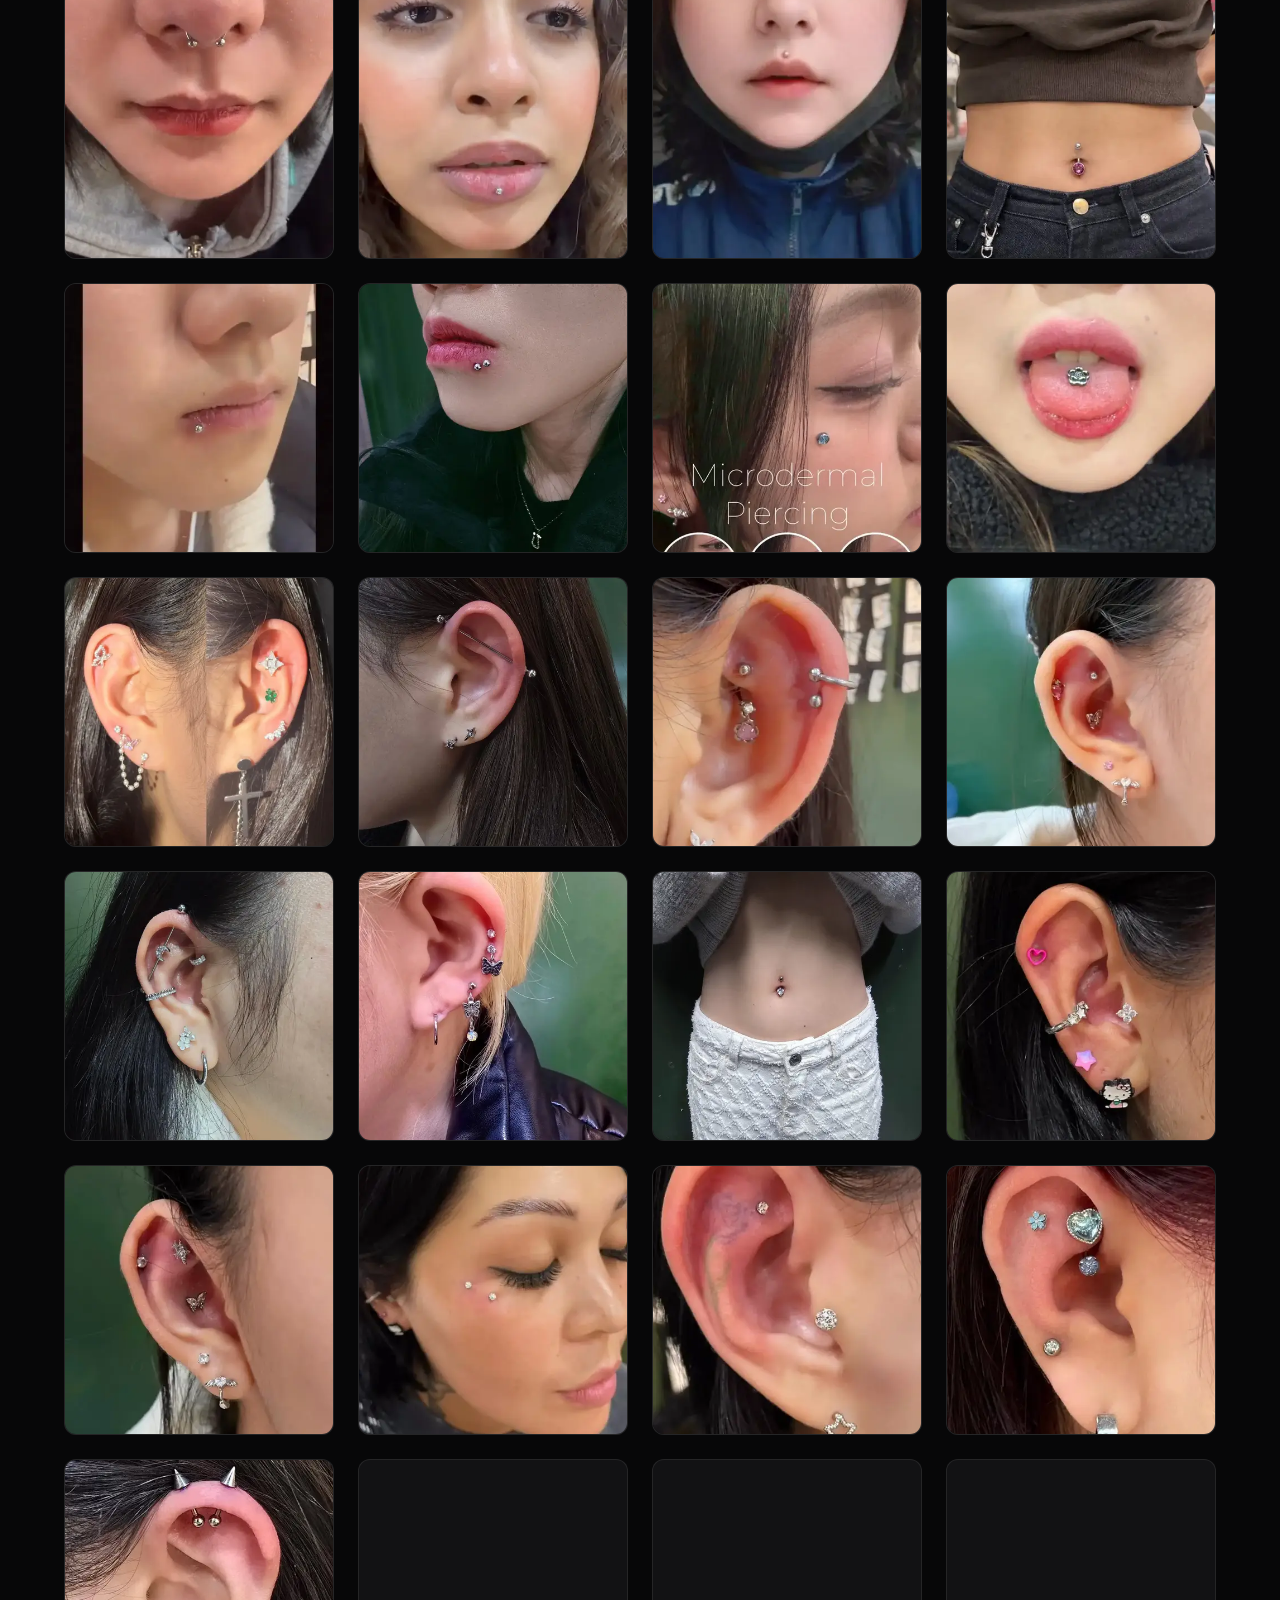
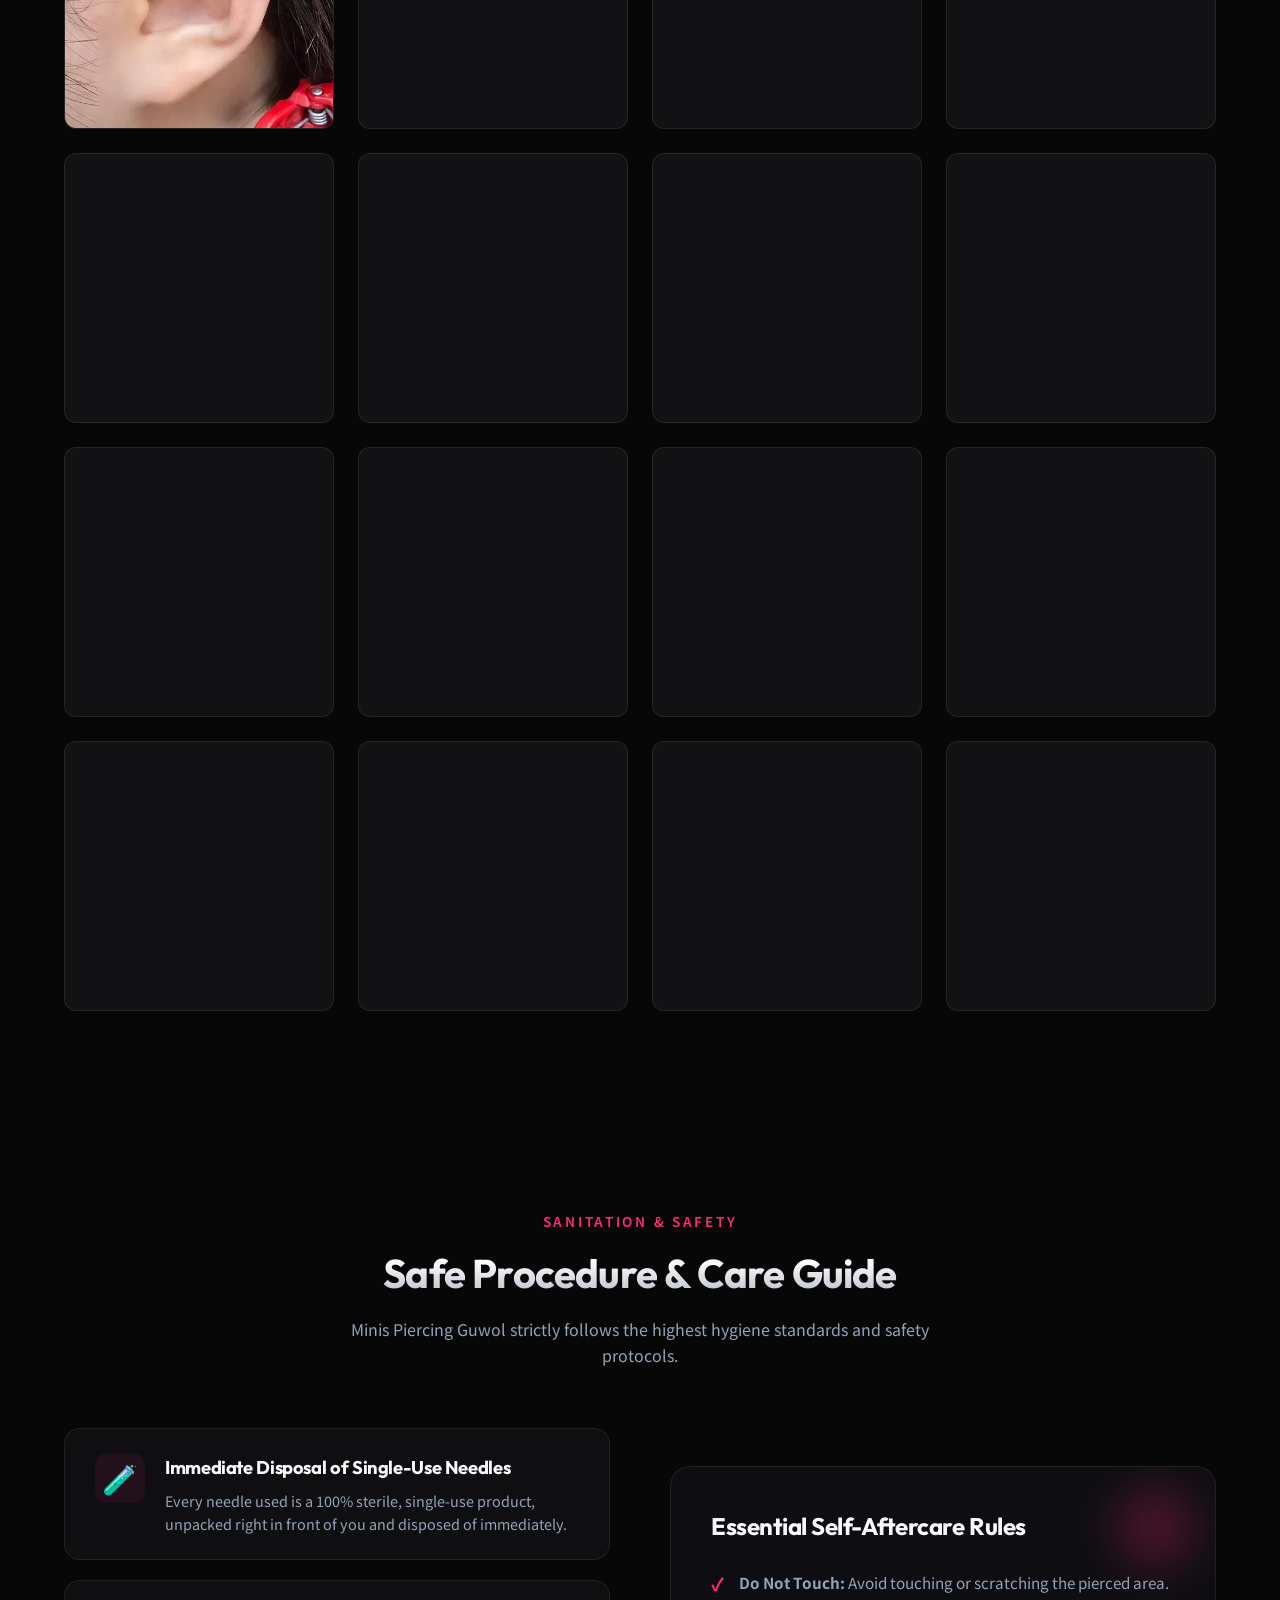
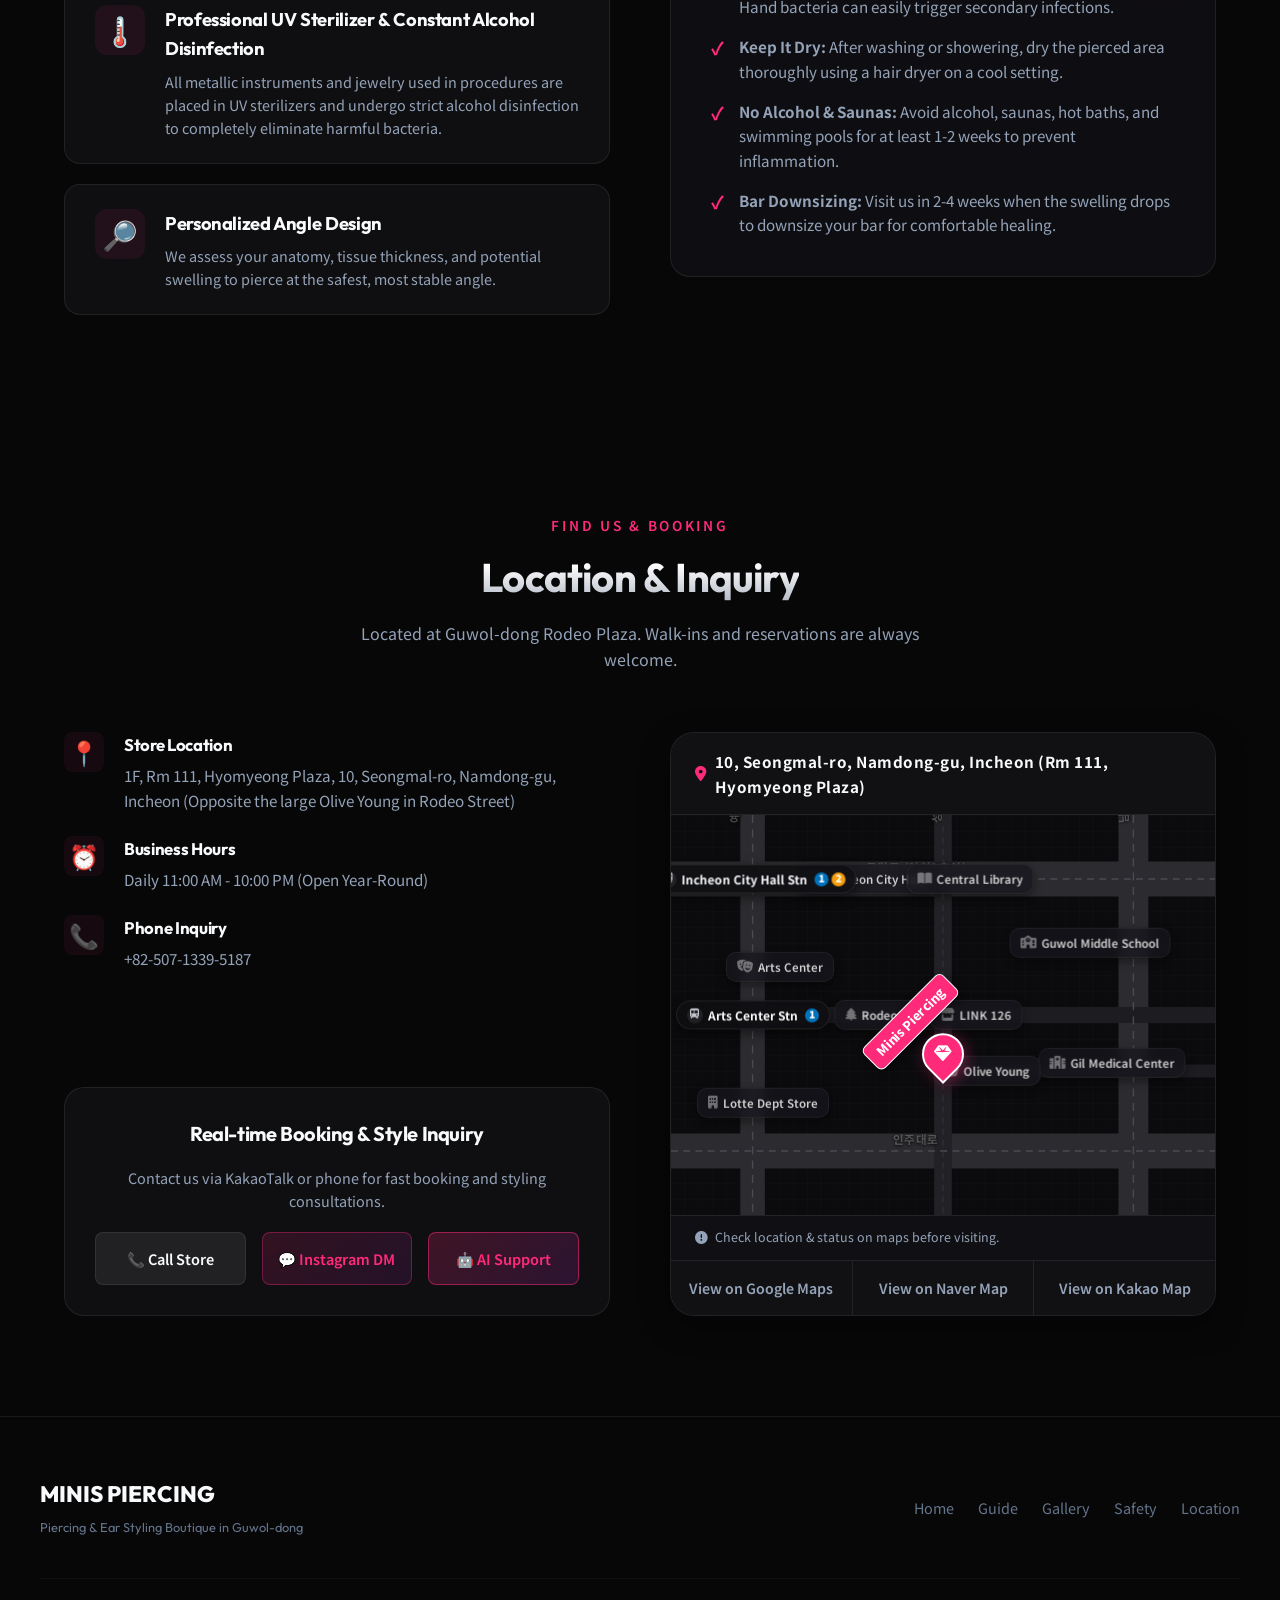
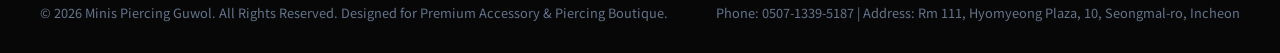
==== commit 424d351d: "feat: separate floating buttons to avoid overlap and add smart auto-play BGM on initial scroll/inter" ====
--- a/index.html
+++ b/index.html
@@ -42,7 +42,7 @@
   <meta name="twitter:description" content="인천 구월동 피어싱 전문점 미니스 피어싱 구월점. 철저한 위생 소독(UV 소독 및 알코올 소독), 맞춤형 귀테리어 디자인, 배꼽·입술·더멀 바디 피어싱 시술 포트폴리오 안내.">
   <meta name="twitter:image" content="https://minisguwall.shop/images/post_13.webp">
 
-  <link rel="stylesheet" href="style.css?v=20260815_4">
+  <link rel="stylesheet" href="style.css?v=20260815_5">
 
   <!-- JSON-LD Structured Data (LocalBusiness) for Search Engines -->
   <script type="application/ld+json">
@@ -721,6 +721,6 @@
   <!-- Scripts -->
   <script src="posts_data.js" defer></script>
   <script src="translations.js" defer></script>
-  <script src="app.js?v=20260815_4" defer></script>
+  <script src="app.js?v=20260815_5" defer></script>
 </body>
 </html>
--- a/style.css
+++ b/style.css
@@ -2099,8 +2099,8 @@
 .bgm-player-container {
   position: fixed;
   bottom: 24px;
-  right: 24px;
-  z-index: 999;
+  left: 24px;
+  z-index: 8990;
 }
 
 .bgm-btn {
@@ -2197,7 +2197,7 @@
 /* ── 플로팅 채팅 버튼 ── */
 .ai-chat-fab {
   position: fixed;
-  bottom: 90px;
+  bottom: 24px;
   right: 24px;
   z-index: 9000;
   display: flex;
@@ -2657,6 +2657,16 @@
     bottom: 18px;
     right: 18px;
   }
+
+  .bgm-player-container {
+    bottom: 18px;
+    left: 18px;
+  }
+
+  .bgm-btn {
+    width: 46px;
+    height: 46px;
+  }
 }
 
 /* ═══════════════════════════════════════════════════════════
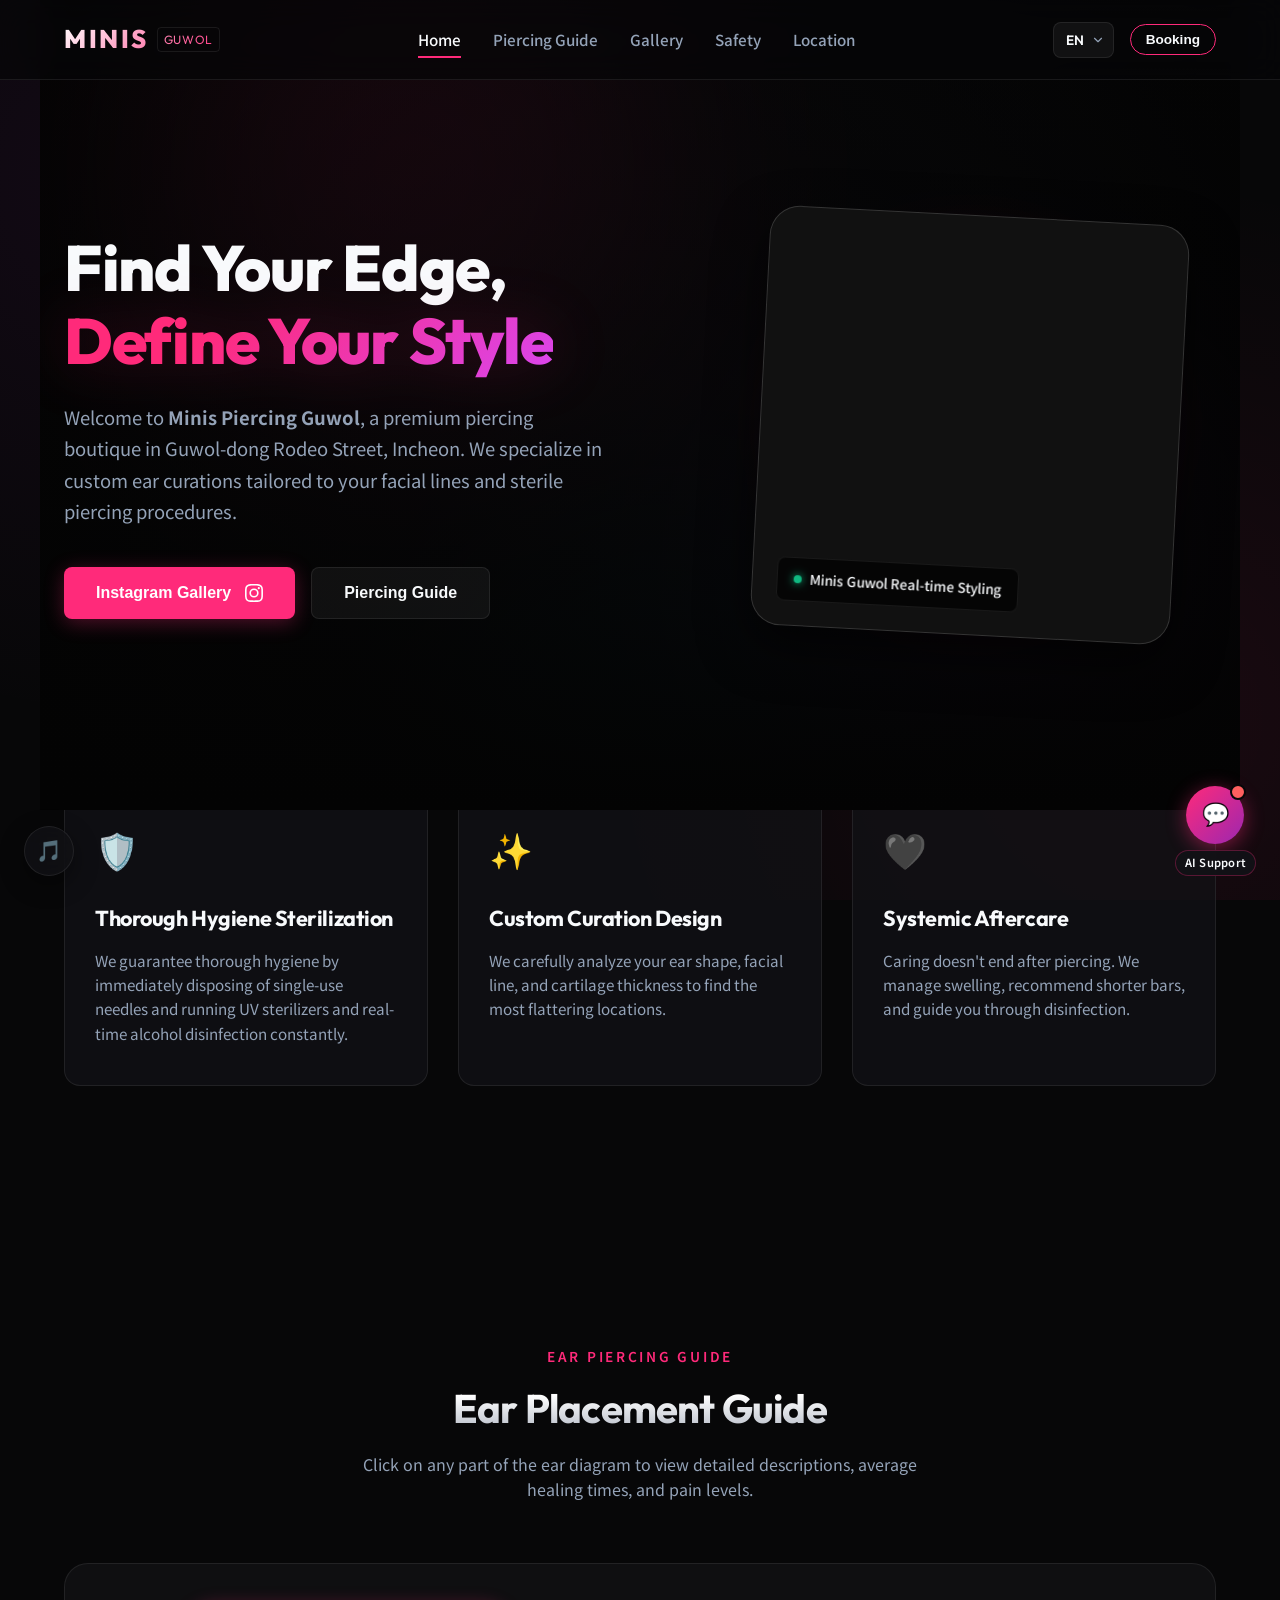
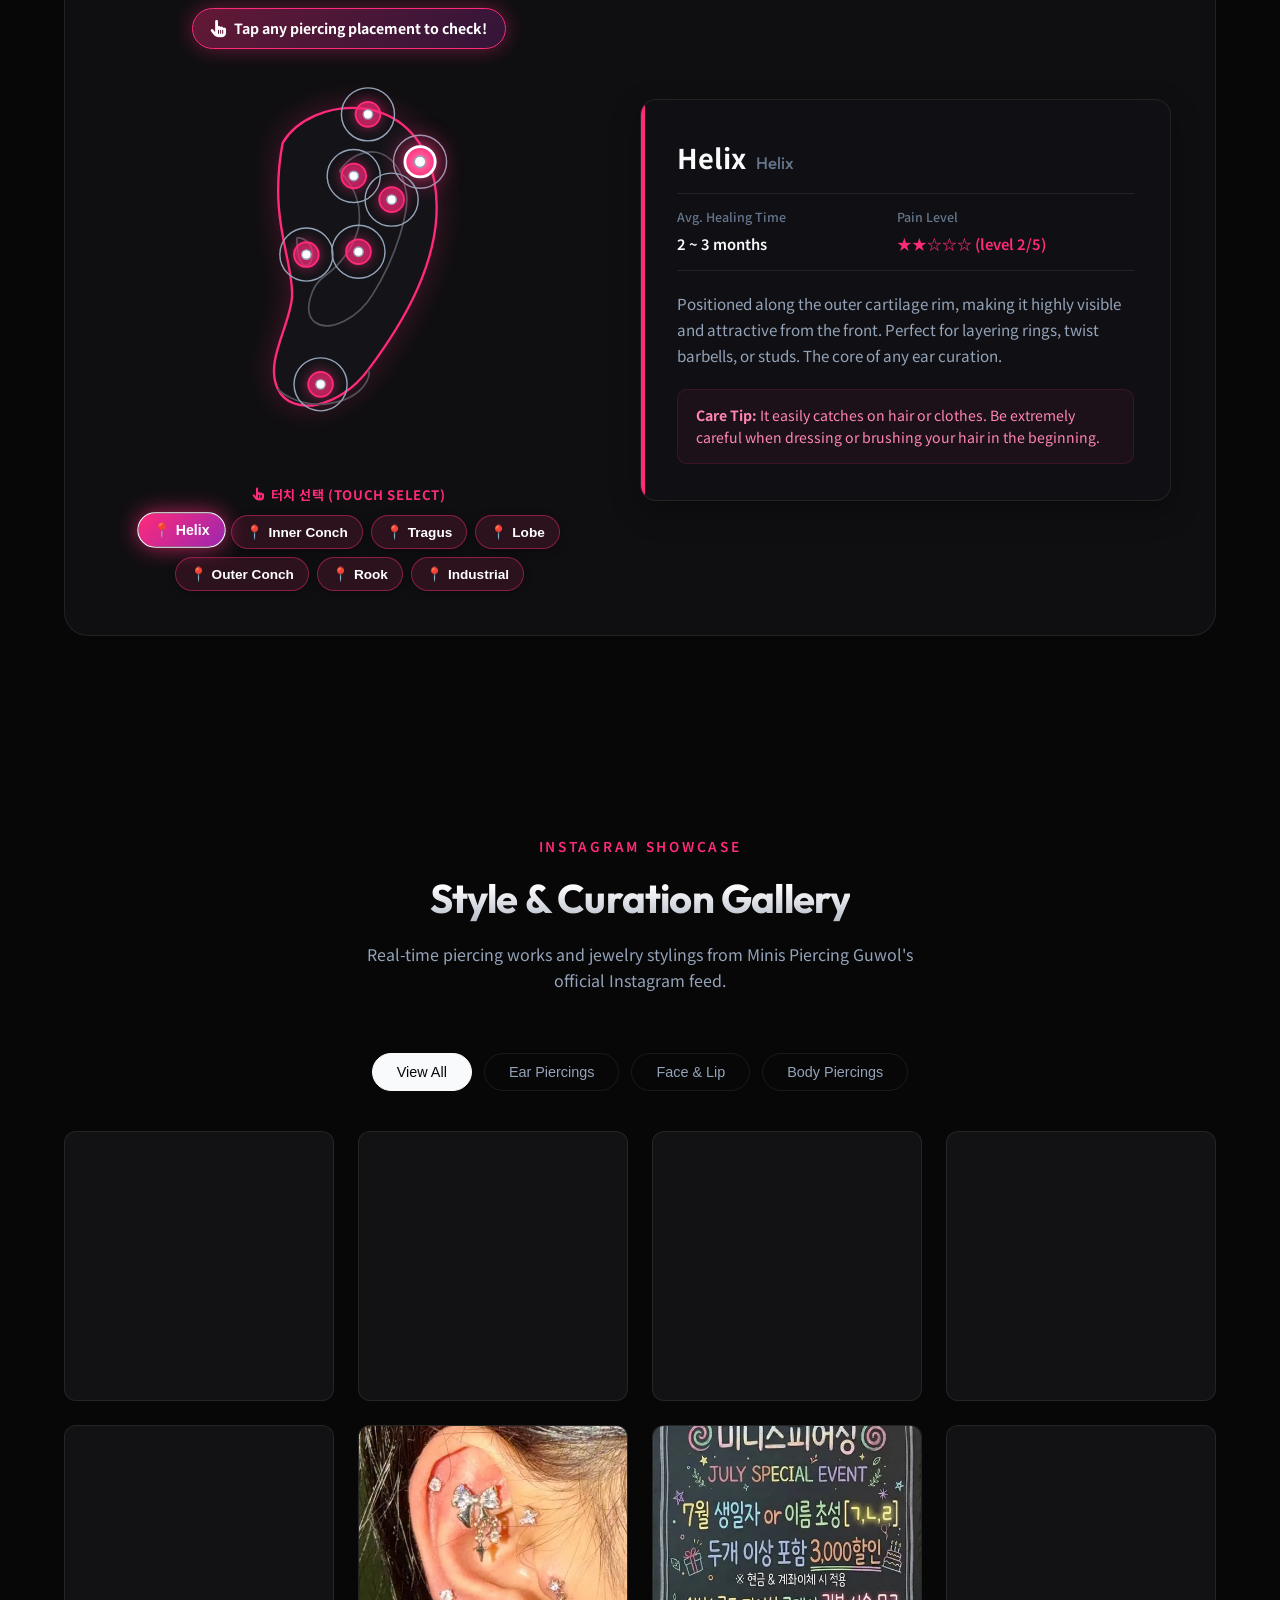
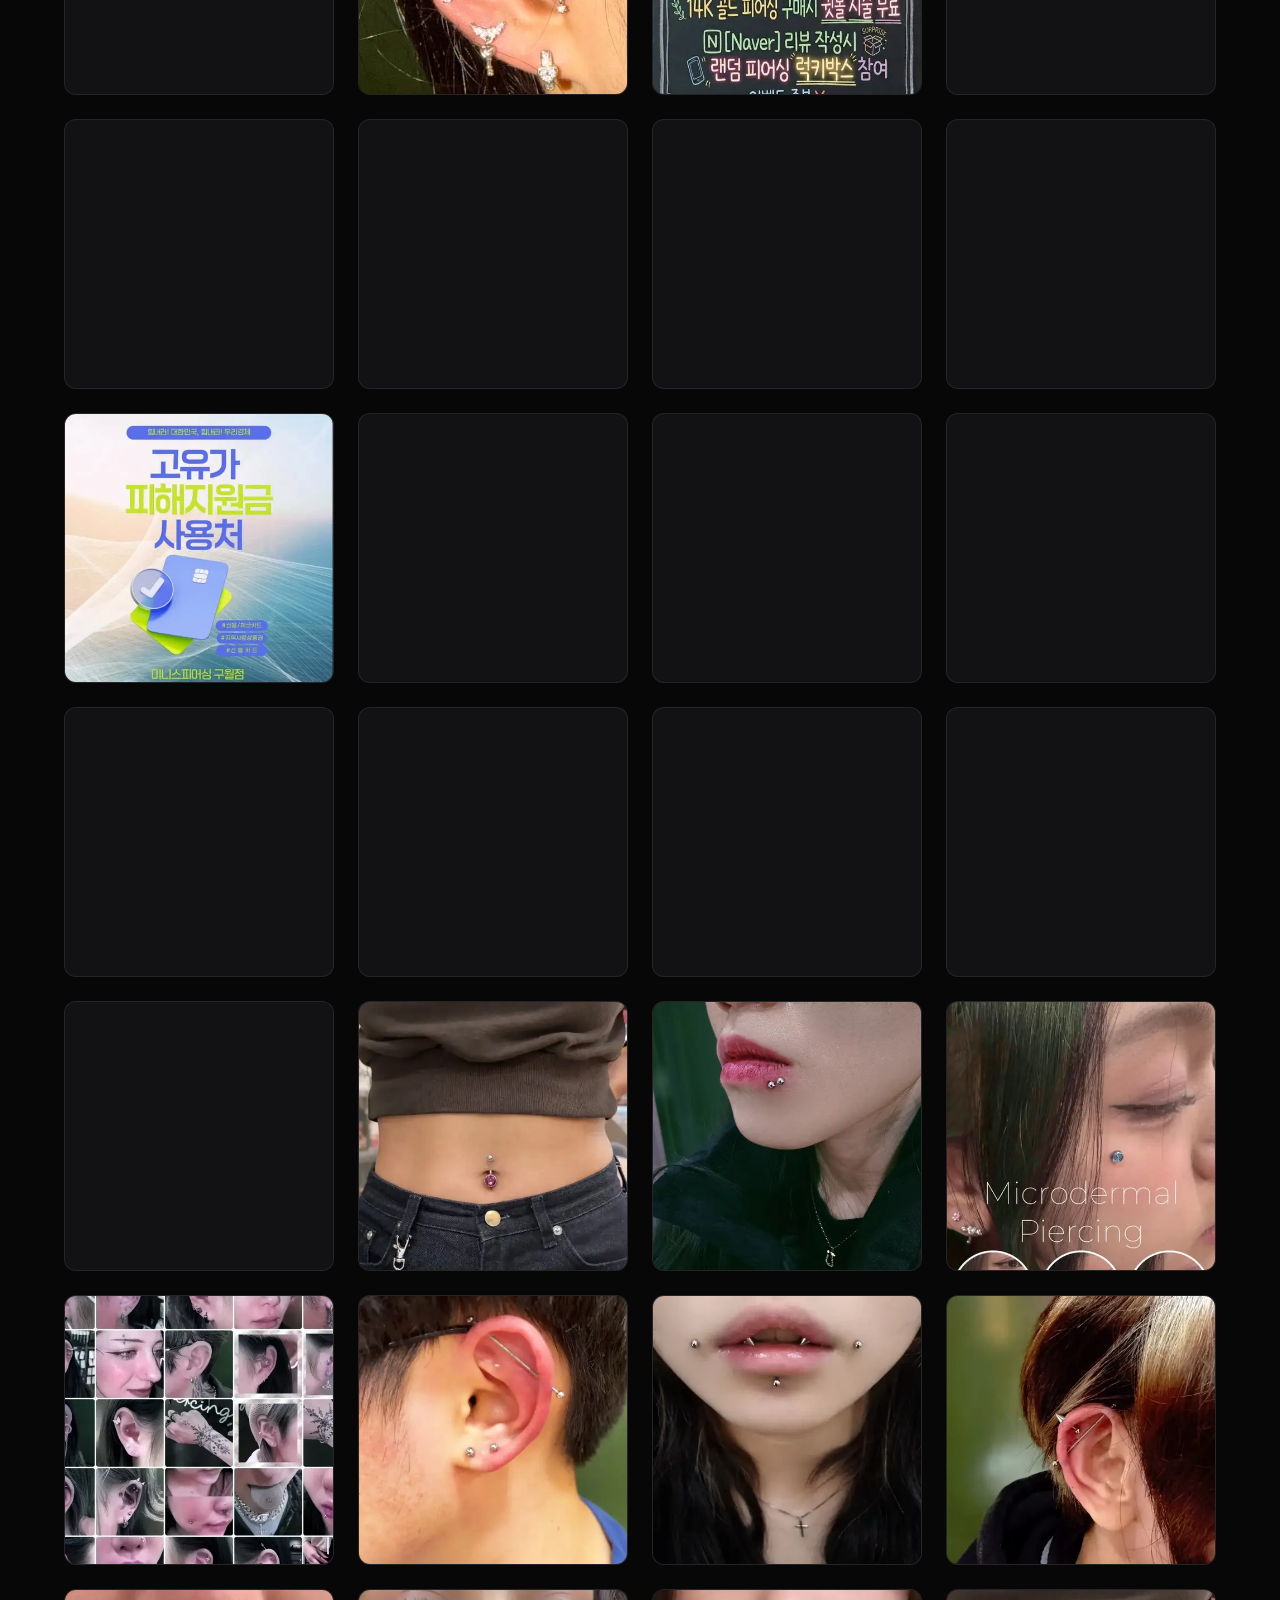
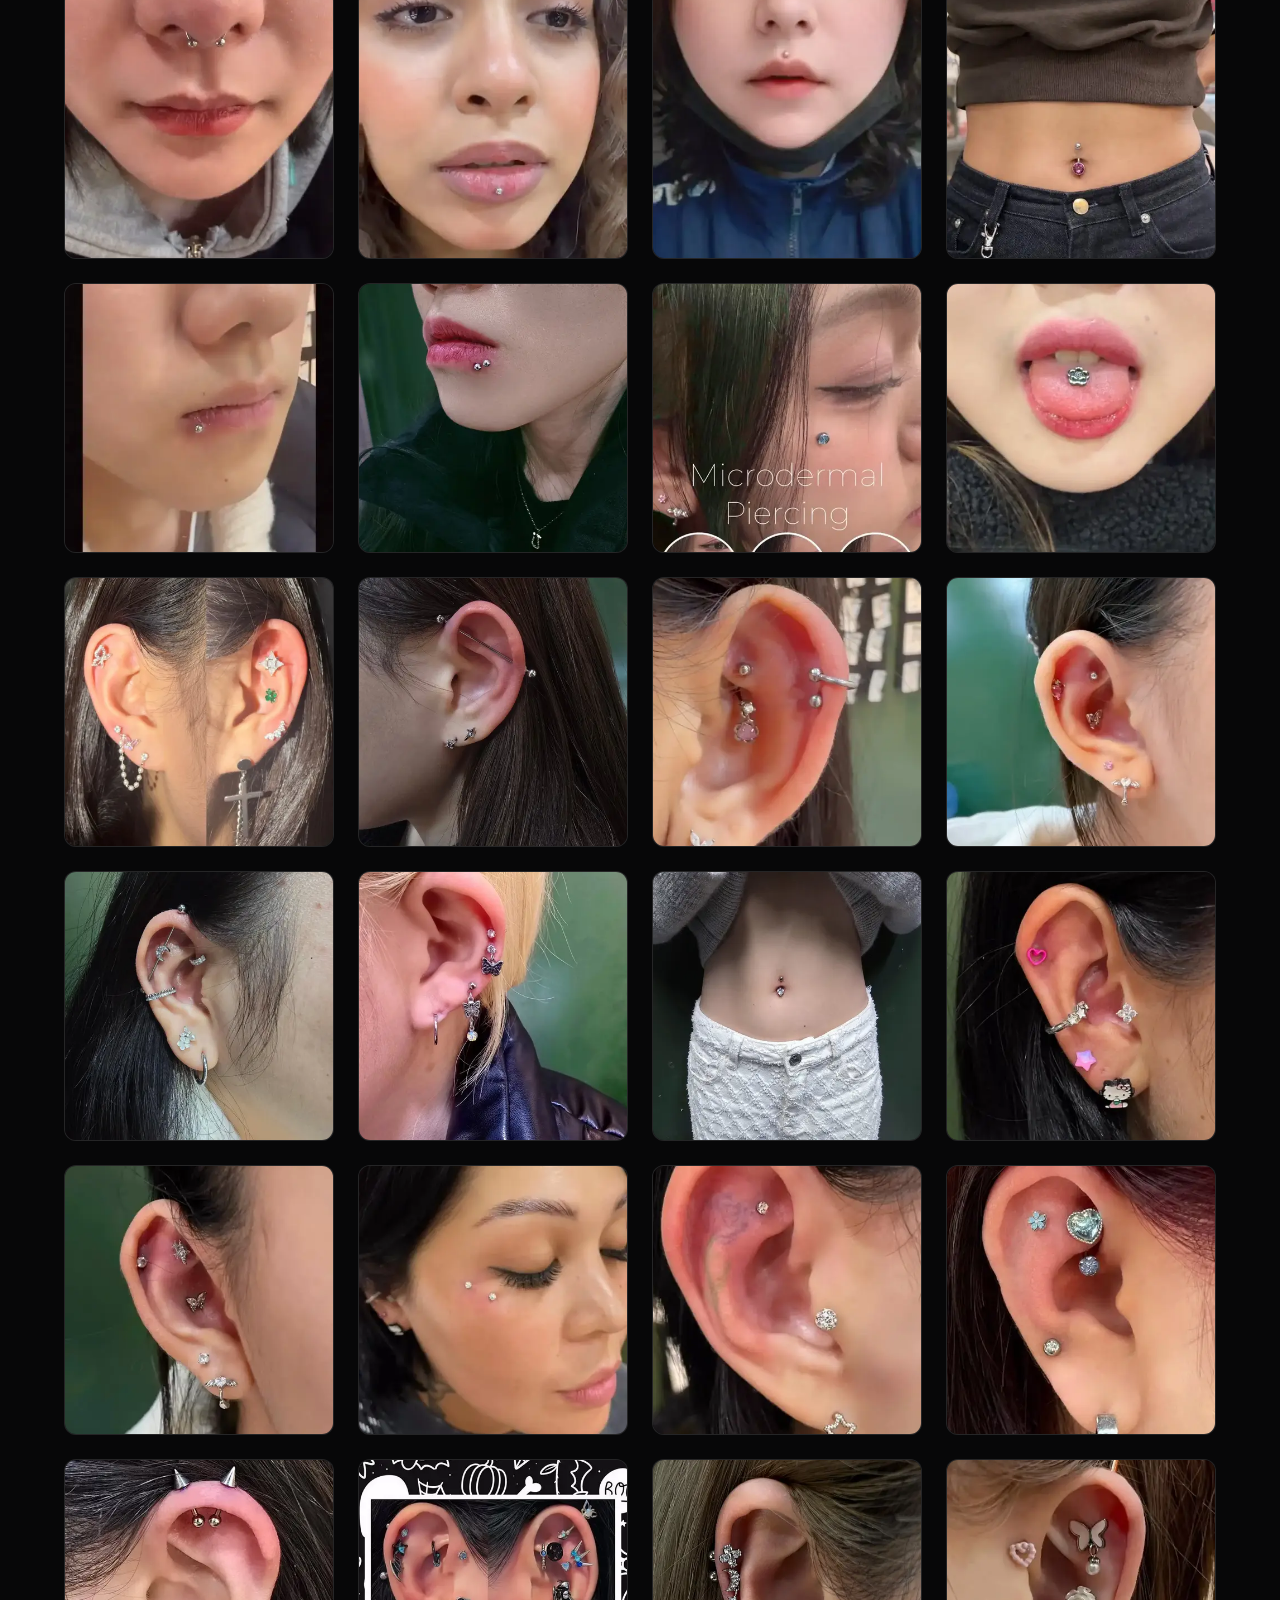
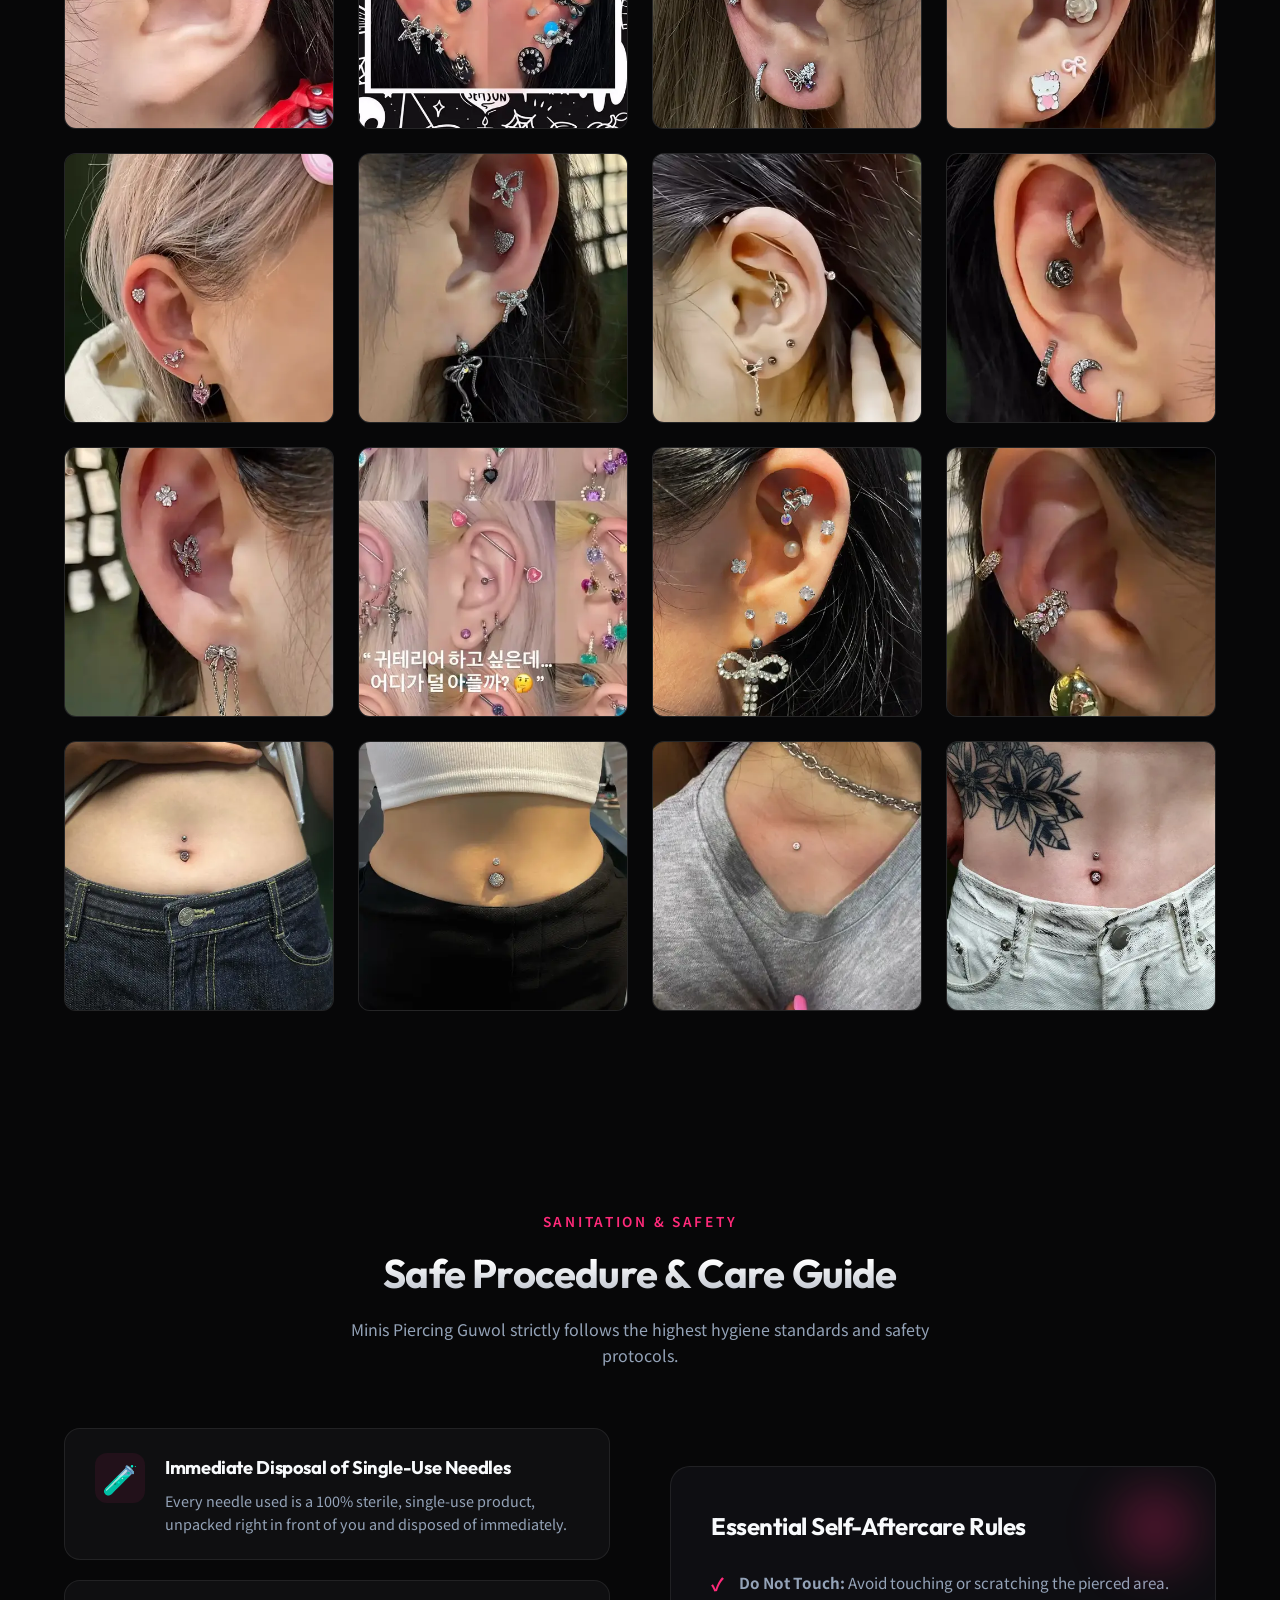
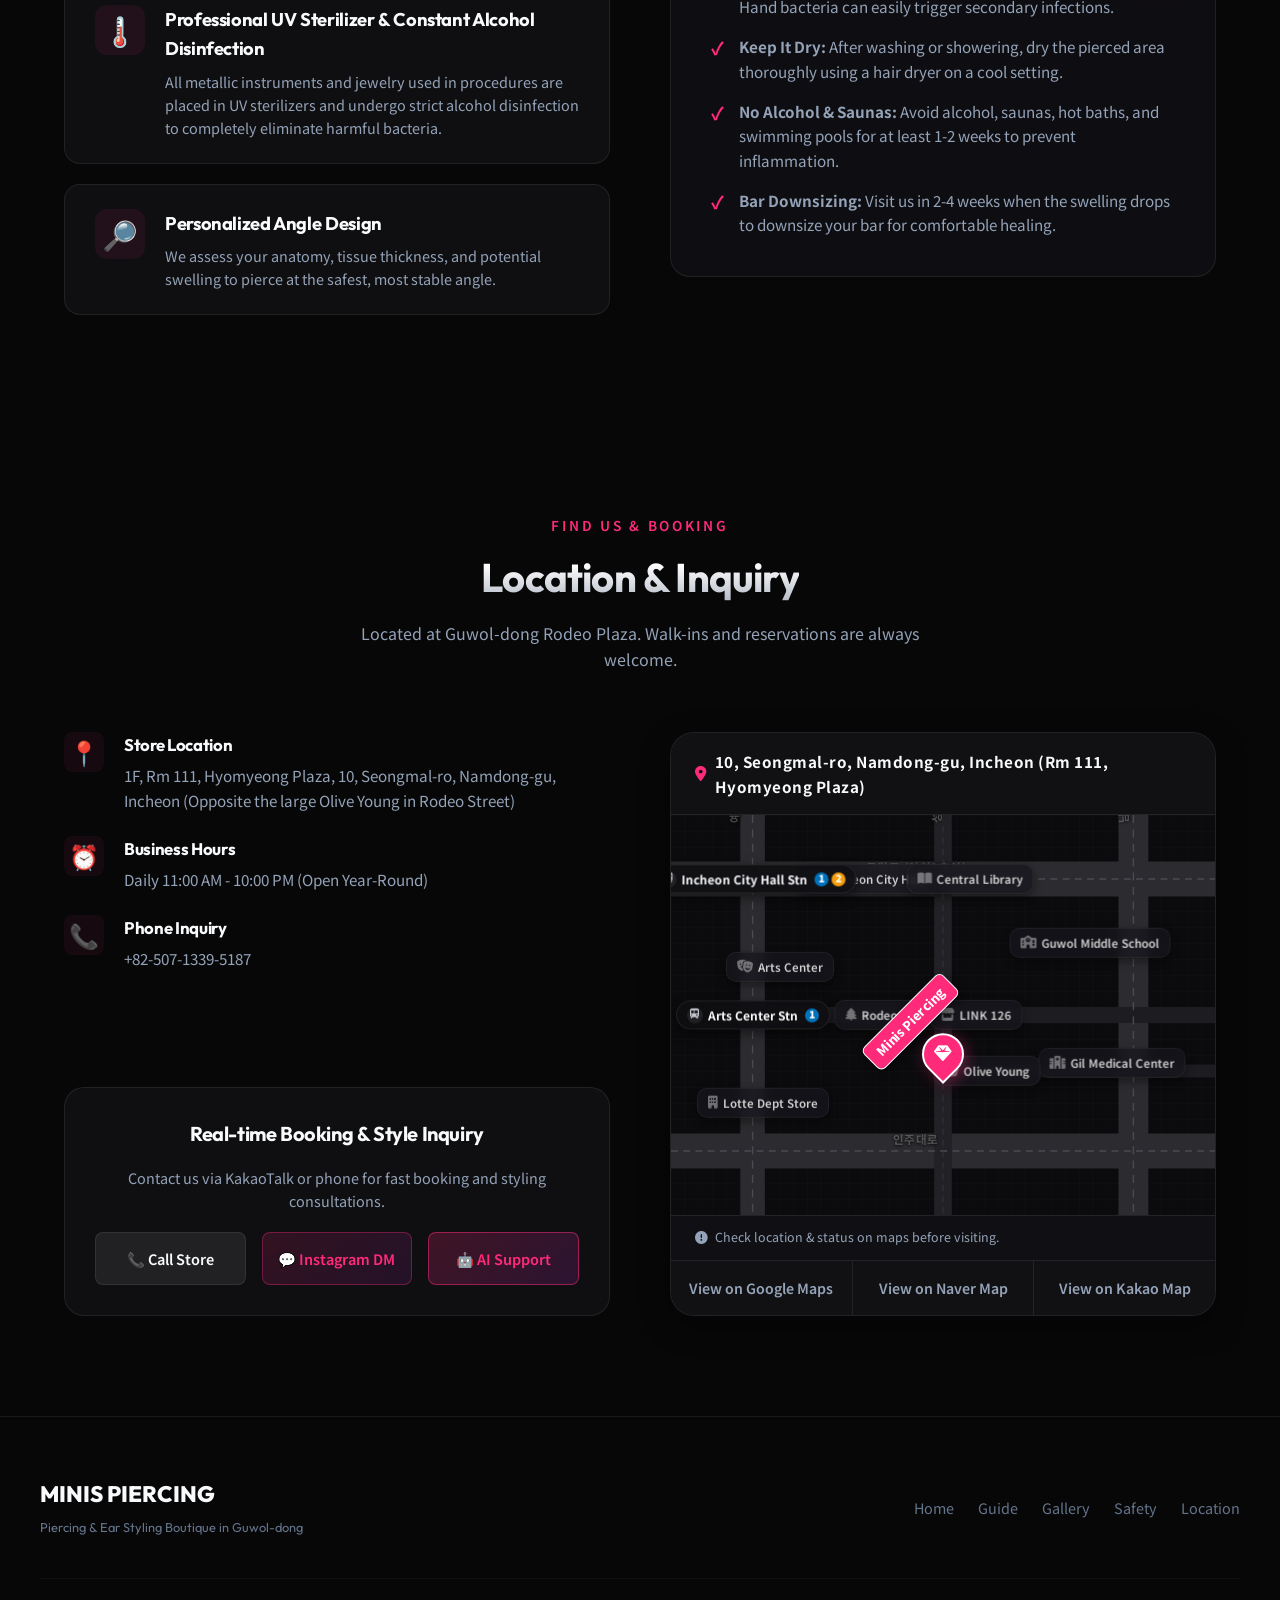
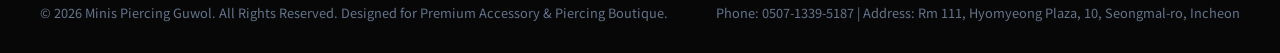
==== commit dc45b1be: "fix: strictly separate floating buttons into bottom-left BGM and bottom-right AI chat with explicit " ====
--- a/index.html
+++ b/index.html
@@ -42,7 +42,7 @@
   <meta name="twitter:description" content="인천 구월동 피어싱 전문점 미니스 피어싱 구월점. 철저한 위생 소독(UV 소독 및 알코올 소독), 맞춤형 귀테리어 디자인, 배꼽·입술·더멀 바디 피어싱 시술 포트폴리오 안내.">
   <meta name="twitter:image" content="https://minisguwall.shop/images/post_13.webp">
 
-  <link rel="stylesheet" href="style.css?v=20260815_5">
+  <link rel="stylesheet" href="style.css?v=20260815_6">
 
   <!-- JSON-LD Structured Data (LocalBusiness) for Search Engines -->
   <script type="application/ld+json">
@@ -721,6 +721,6 @@
   <!-- Scripts -->
   <script src="posts_data.js" defer></script>
   <script src="translations.js" defer></script>
-  <script src="app.js?v=20260815_5" defer></script>
+  <script src="app.js?v=20260815_6" defer></script>
 </body>
 </html>
--- a/style.css
+++ b/style.css
@@ -2097,10 +2097,11 @@
 
 /* Floating BGM Player styling */
 .bgm-player-container {
-  position: fixed;
-  bottom: 24px;
-  left: 24px;
-  z-index: 8990;
+  position: fixed !important;
+  bottom: 24px !important;
+  left: 24px !important;
+  right: auto !important;
+  z-index: 8990 !important;
 }
 
 .bgm-btn {
@@ -2196,14 +2197,15 @@
 
 /* ── 플로팅 채팅 버튼 ── */
 .ai-chat-fab {
-  position: fixed;
-  bottom: 24px;
-  right: 24px;
-  z-index: 9000;
-  display: flex;
-  flex-direction: column;
-  align-items: center;
-  gap: 6px;
+  position: fixed !important;
+  bottom: 24px !important;
+  right: 24px !important;
+  left: auto !important;
+  z-index: 9000 !important;
+  display: flex !important;
+  flex-direction: column !important;
+  align-items: center !important;
+  gap: 6px !important;
 }
 
 .ai-chat-fab-btn {
@@ -2654,13 +2656,15 @@
   }
 
   .ai-chat-fab {
-    bottom: 18px;
-    right: 18px;
+    bottom: 18px !important;
+    right: 18px !important;
+    left: auto !important;
   }
 
   .bgm-player-container {
-    bottom: 18px;
-    left: 18px;
+    bottom: 18px !important;
+    left: 18px !important;
+    right: auto !important;
   }
 
   .bgm-btn {
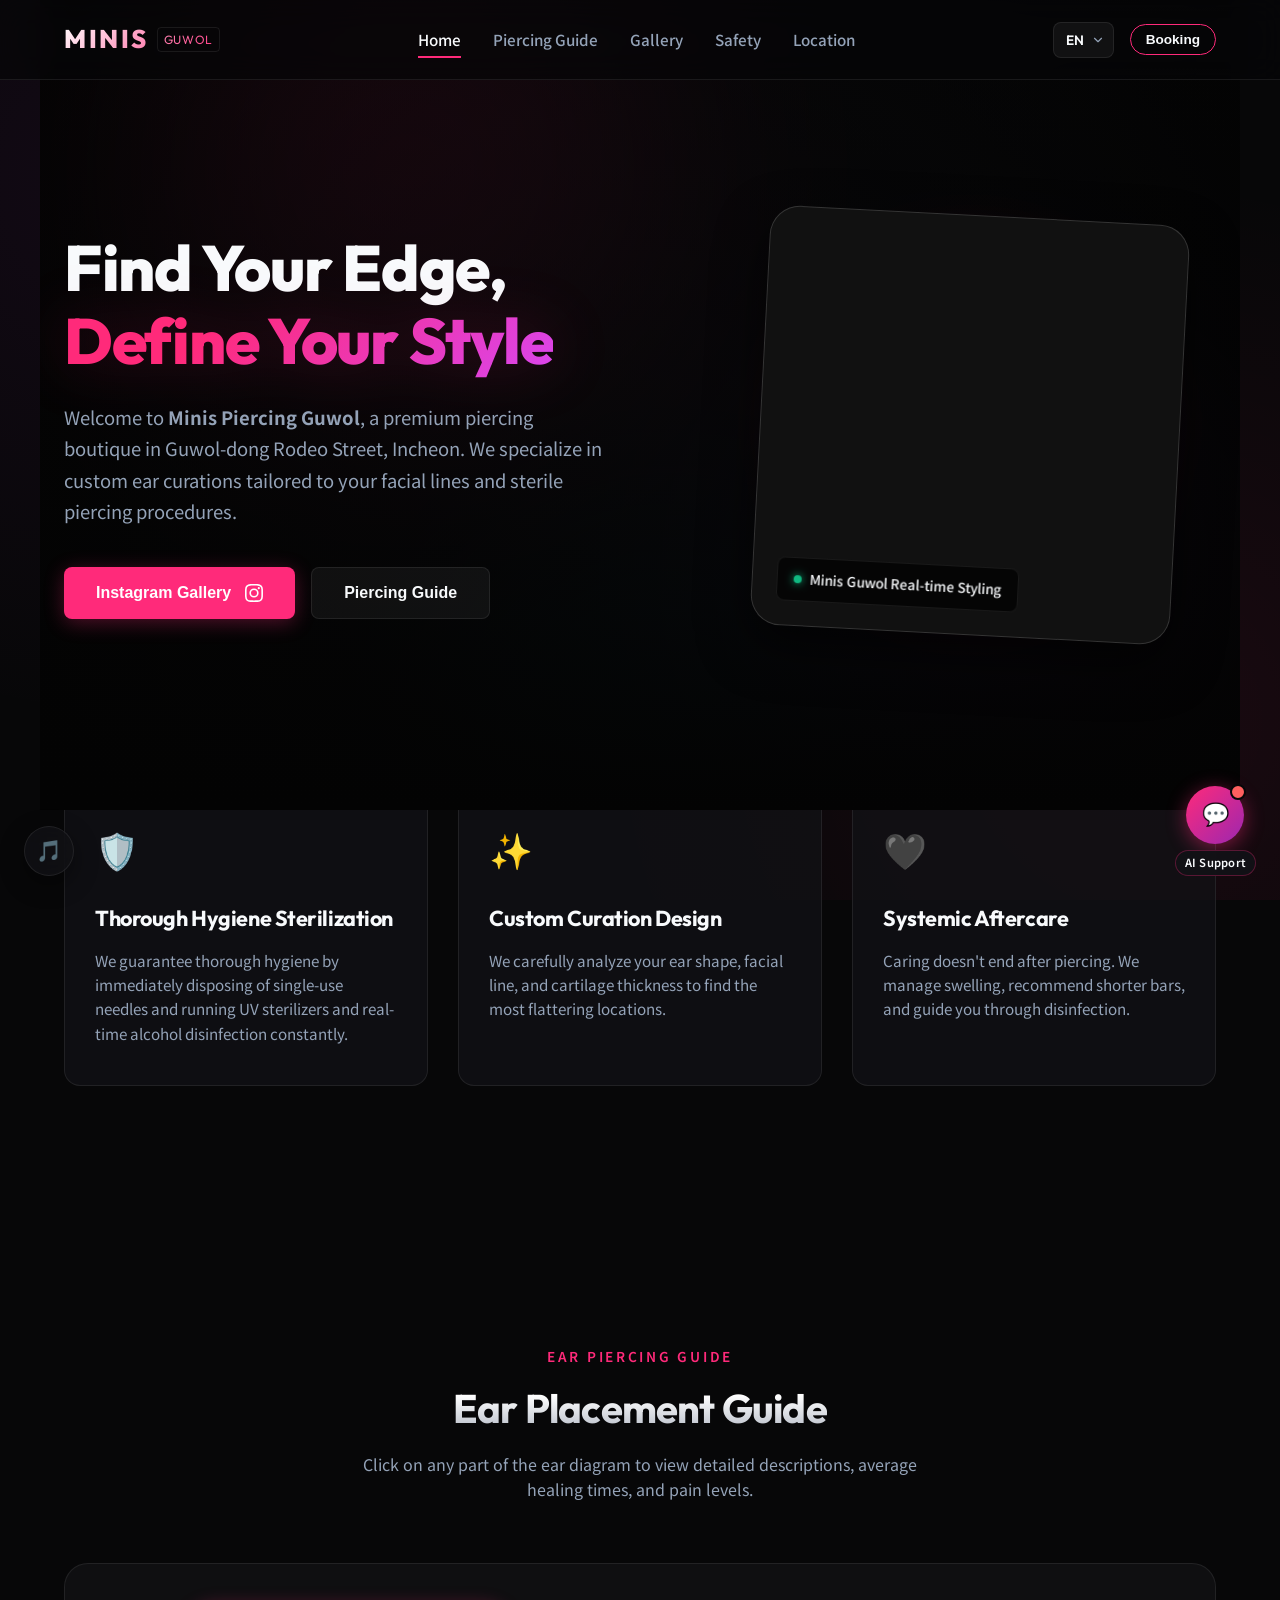
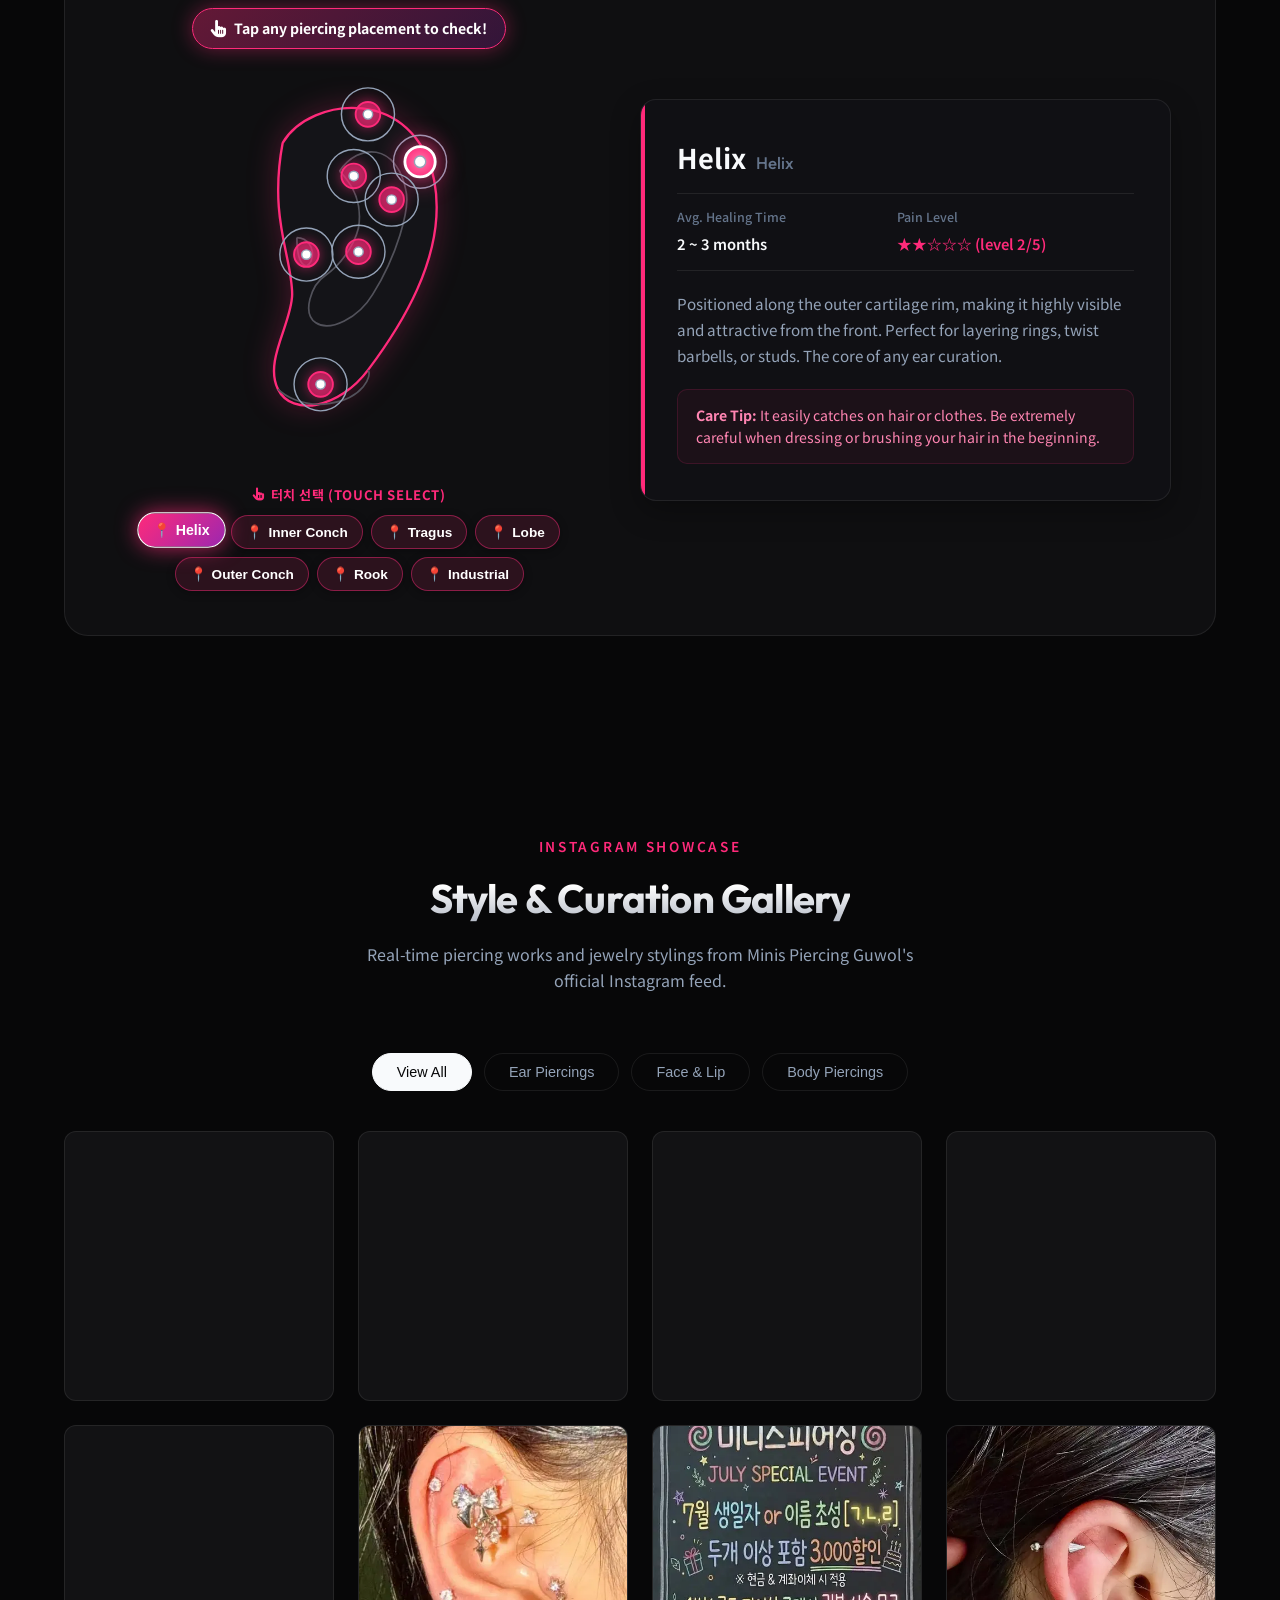
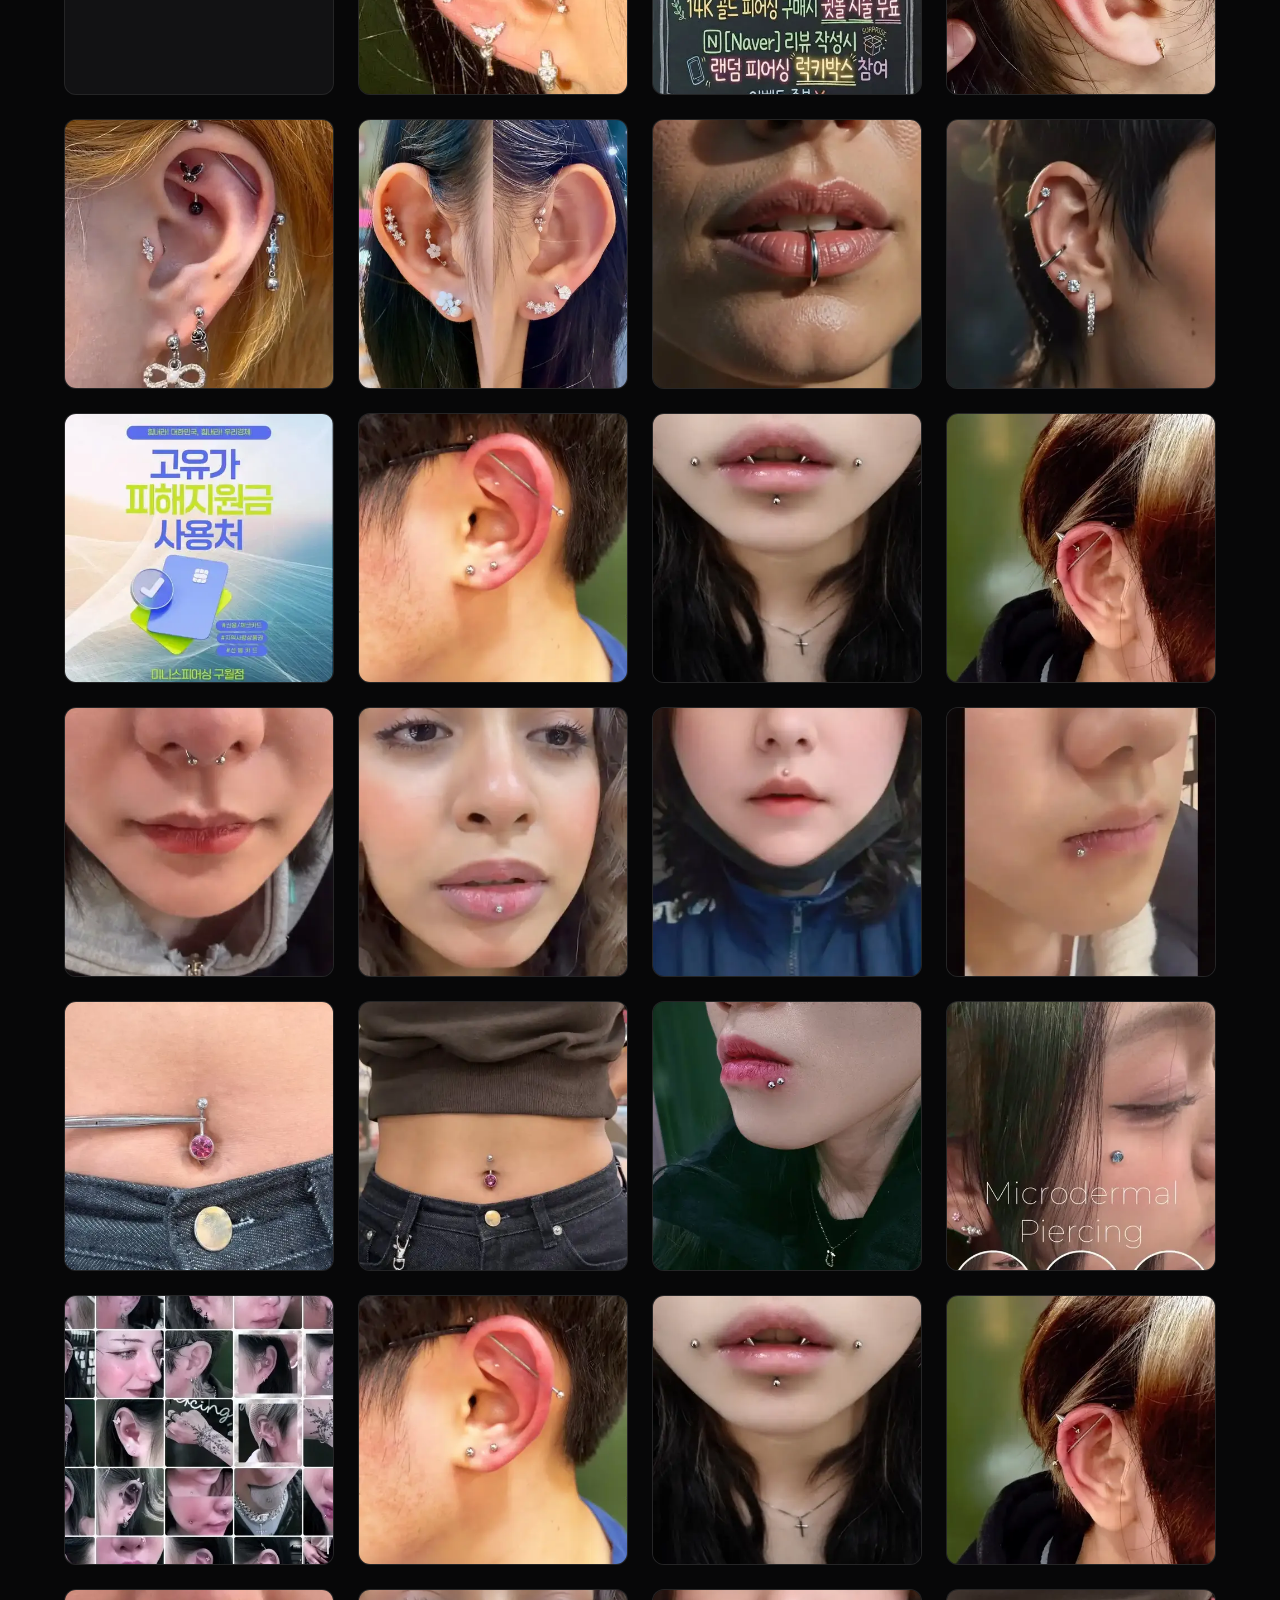
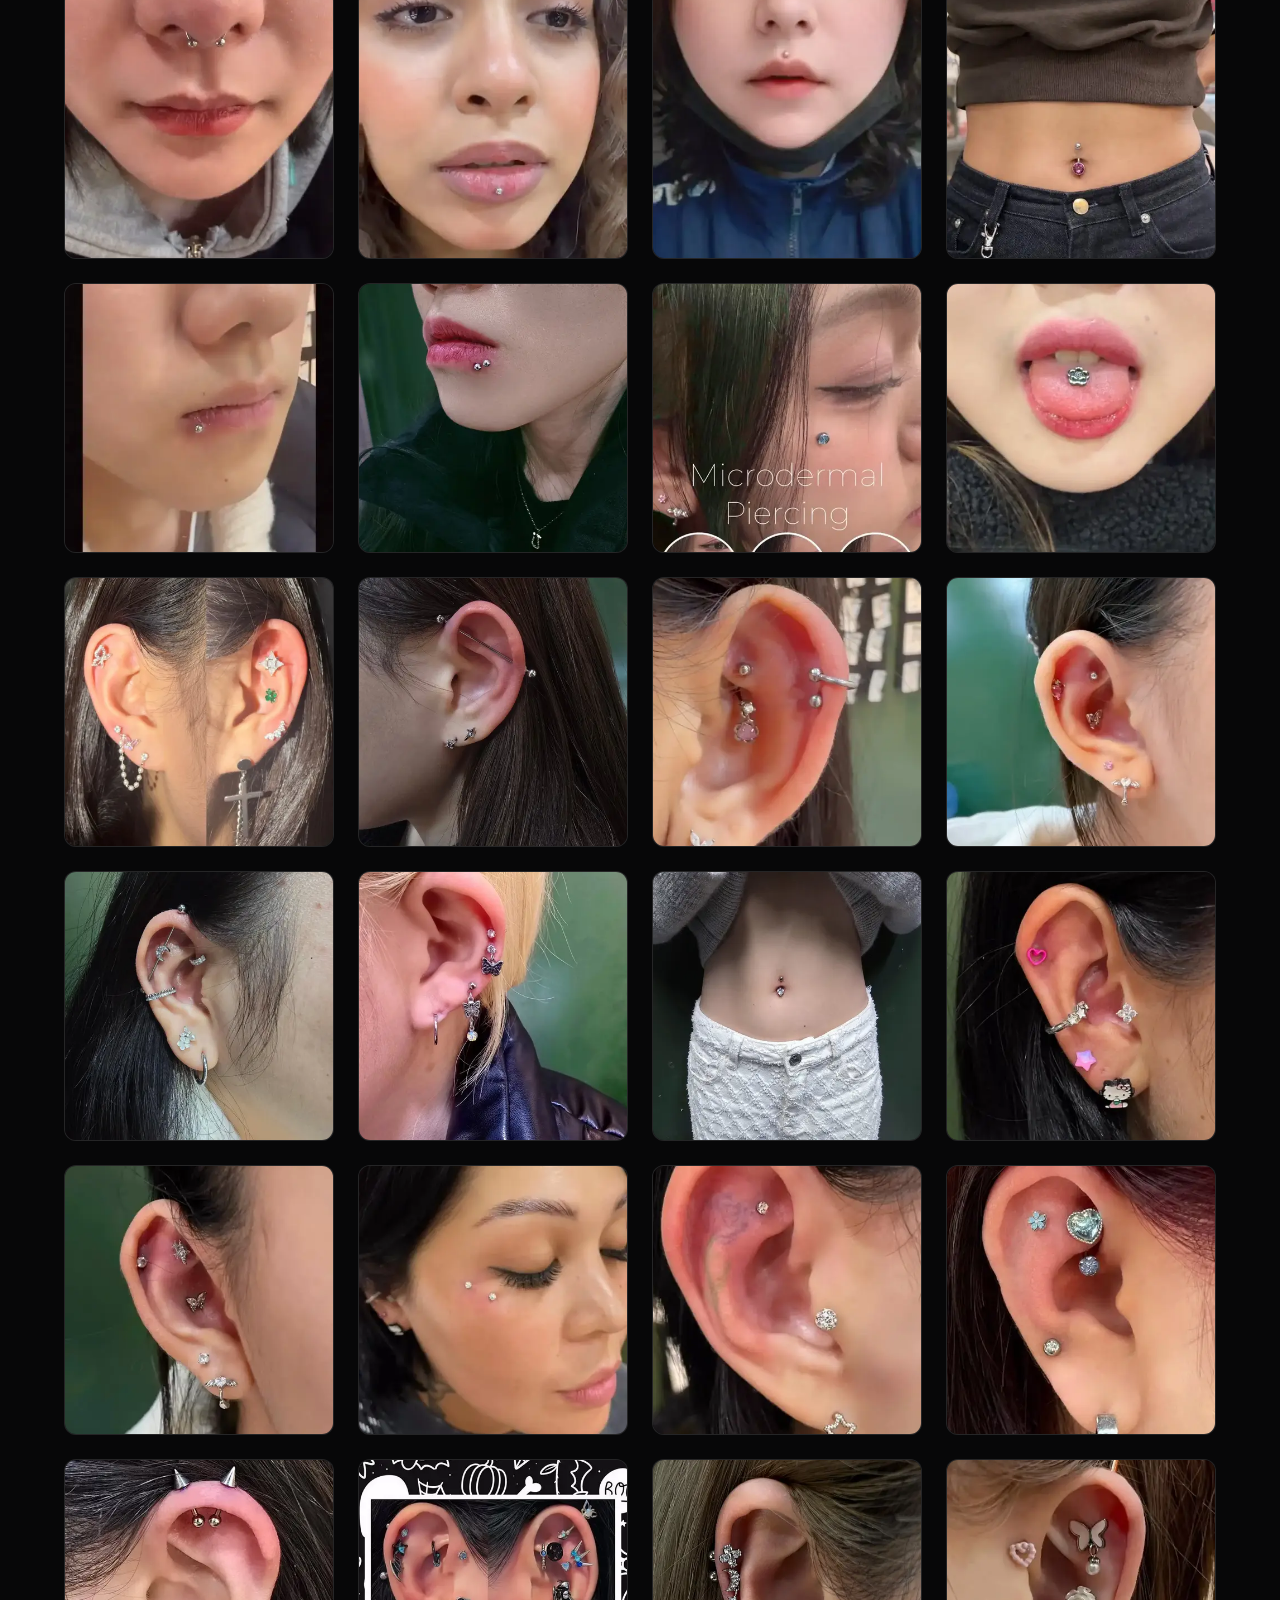
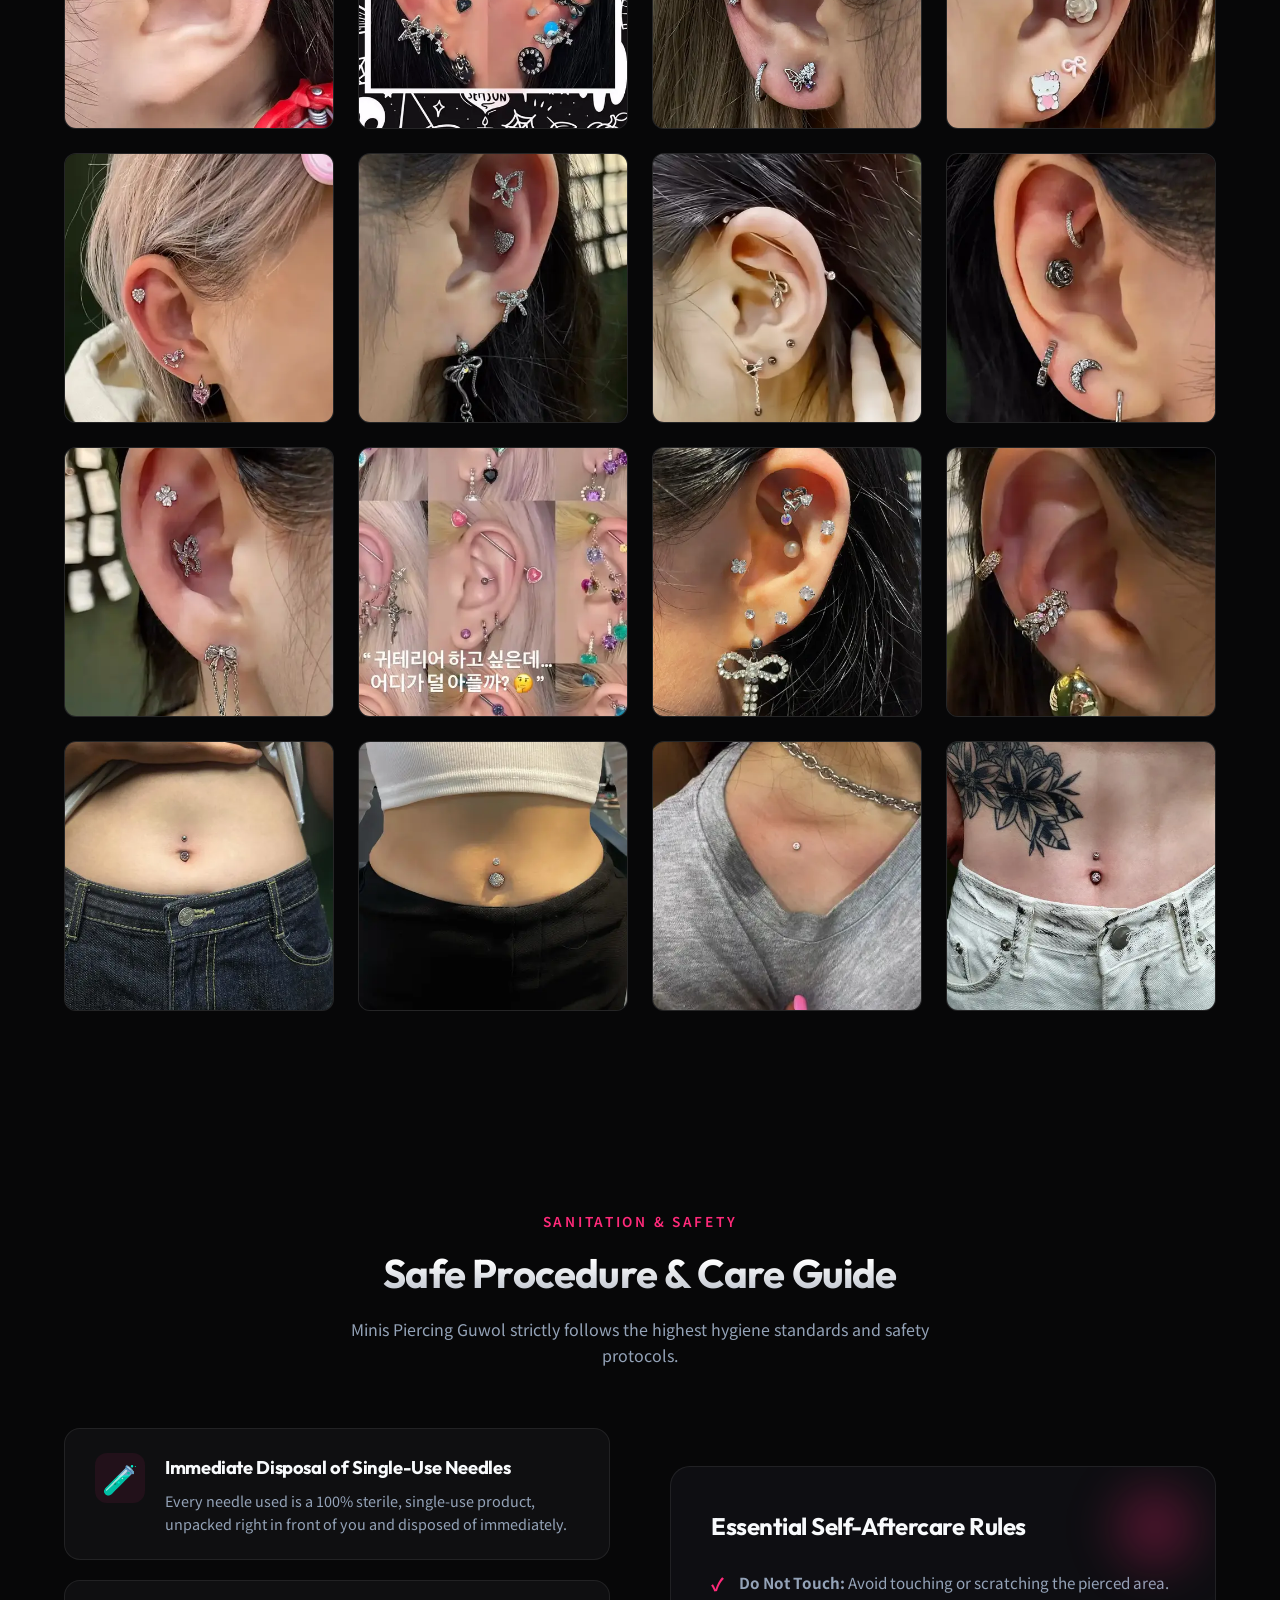
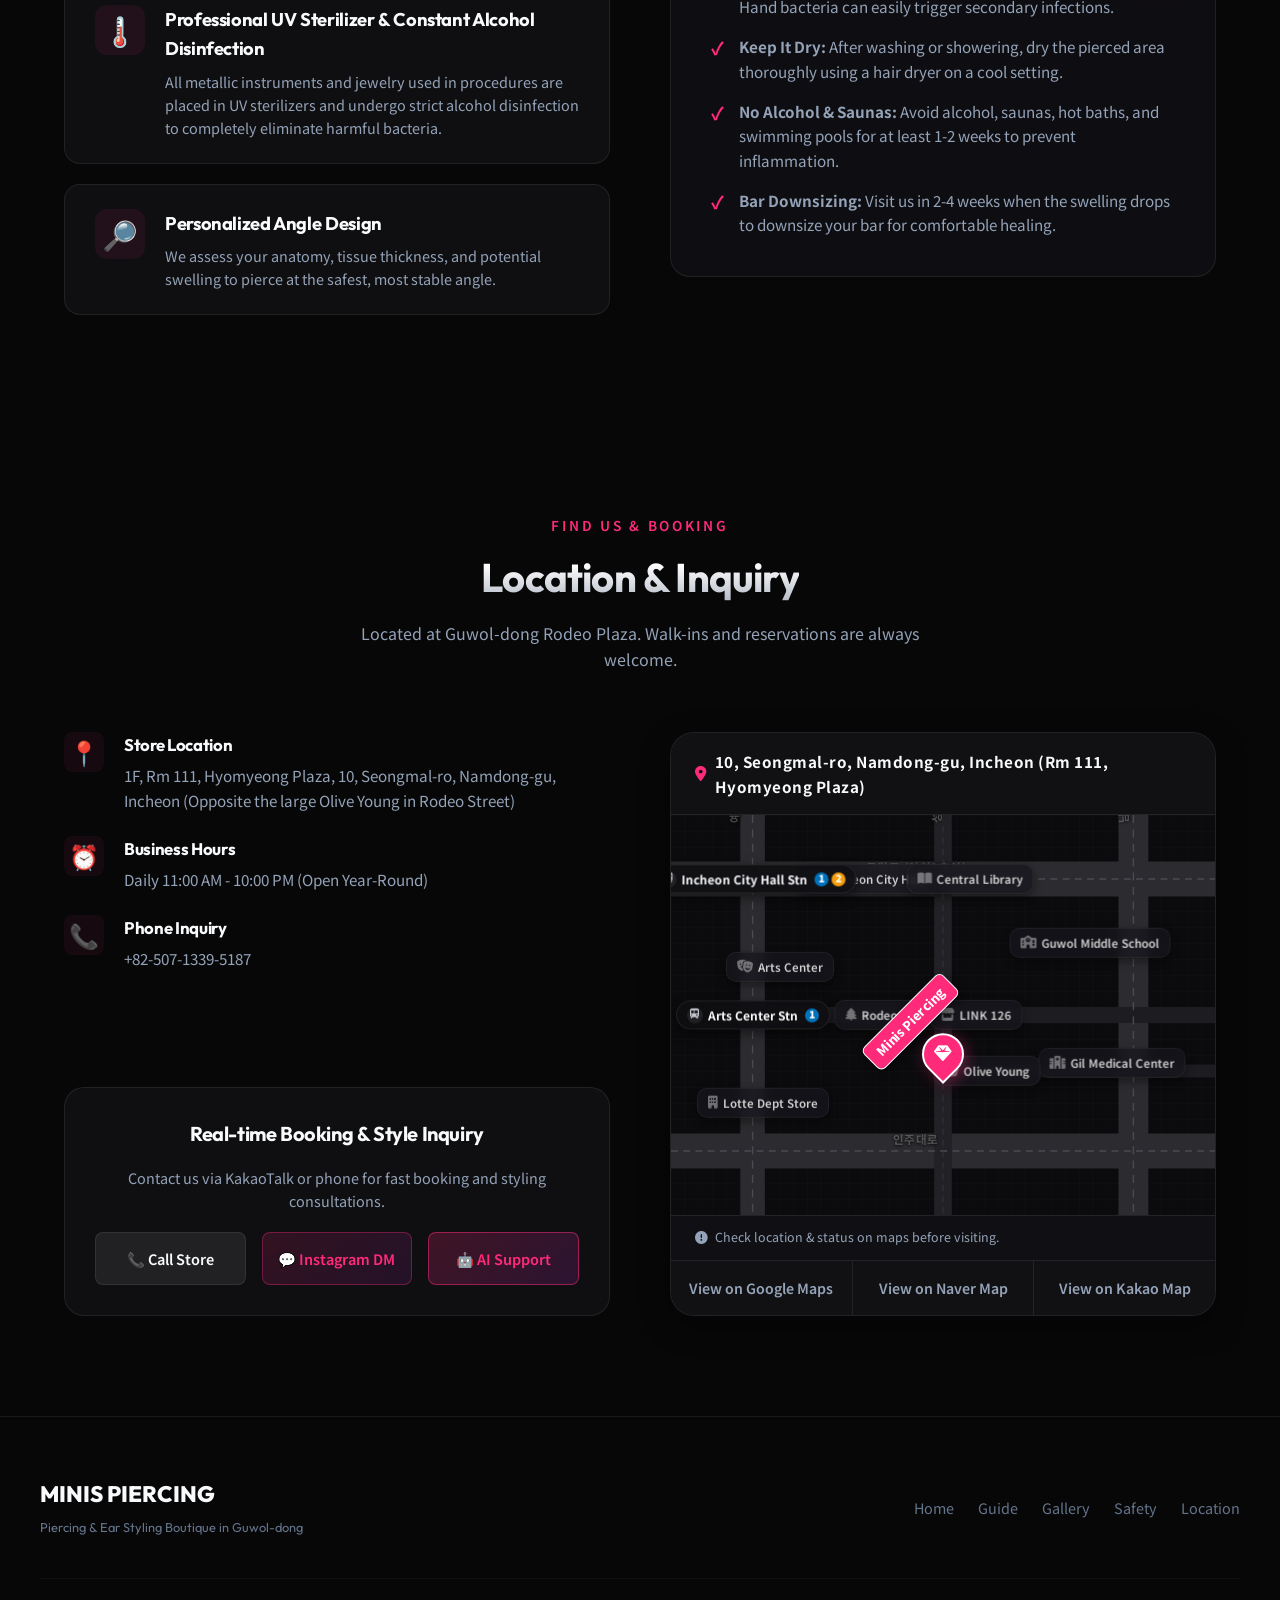
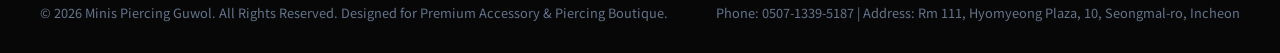
==== commit 9a32215c: "fix: resolve iOS Safari audio playback unlock and touch response on BGM button" ====
--- a/index.html
+++ b/index.html
@@ -42,7 +42,7 @@
   <meta name="twitter:description" content="인천 구월동 피어싱 전문점 미니스 피어싱 구월점. 철저한 위생 소독(UV 소독 및 알코올 소독), 맞춤형 귀테리어 디자인, 배꼽·입술·더멀 바디 피어싱 시술 포트폴리오 안내.">
   <meta name="twitter:image" content="https://minisguwall.shop/images/post_13.webp">
 
-  <link rel="stylesheet" href="style.css?v=20260815_6">
+  <link rel="stylesheet" href="style.css?v=20260815_7">
 
   <!-- JSON-LD Structured Data (LocalBusiness) for Search Engines -->
   <script type="application/ld+json">
@@ -692,9 +692,7 @@
         <span class="wave-bar"></span>
       </div>
     </button>
-    <audio id="bgm-audio" loop>
-      <source src="audio/bgm.mp3" type="audio/mpeg">
-    </audio>
+    <audio id="bgm-audio" src="audio/bgm.mp3" preload="auto" playsinline webkit-playsinline loop></audio>
   </div>
 
   <!-- Footer -->
@@ -721,6 +719,6 @@
   <!-- Scripts -->
   <script src="posts_data.js" defer></script>
   <script src="translations.js" defer></script>
-  <script src="app.js?v=20260815_6" defer></script>
+  <script src="app.js?v=20260815_7" defer></script>
 </body>
 </html>
--- a/style.css
+++ b/style.css
@@ -2120,6 +2120,9 @@
   transition: var(--transition-smooth);
   position: relative;
   overflow: hidden;
+  touch-action: manipulation;
+  -webkit-tap-highlight-color: transparent;
+  pointer-events: auto;
 }
 
 .bgm-btn:hover {
